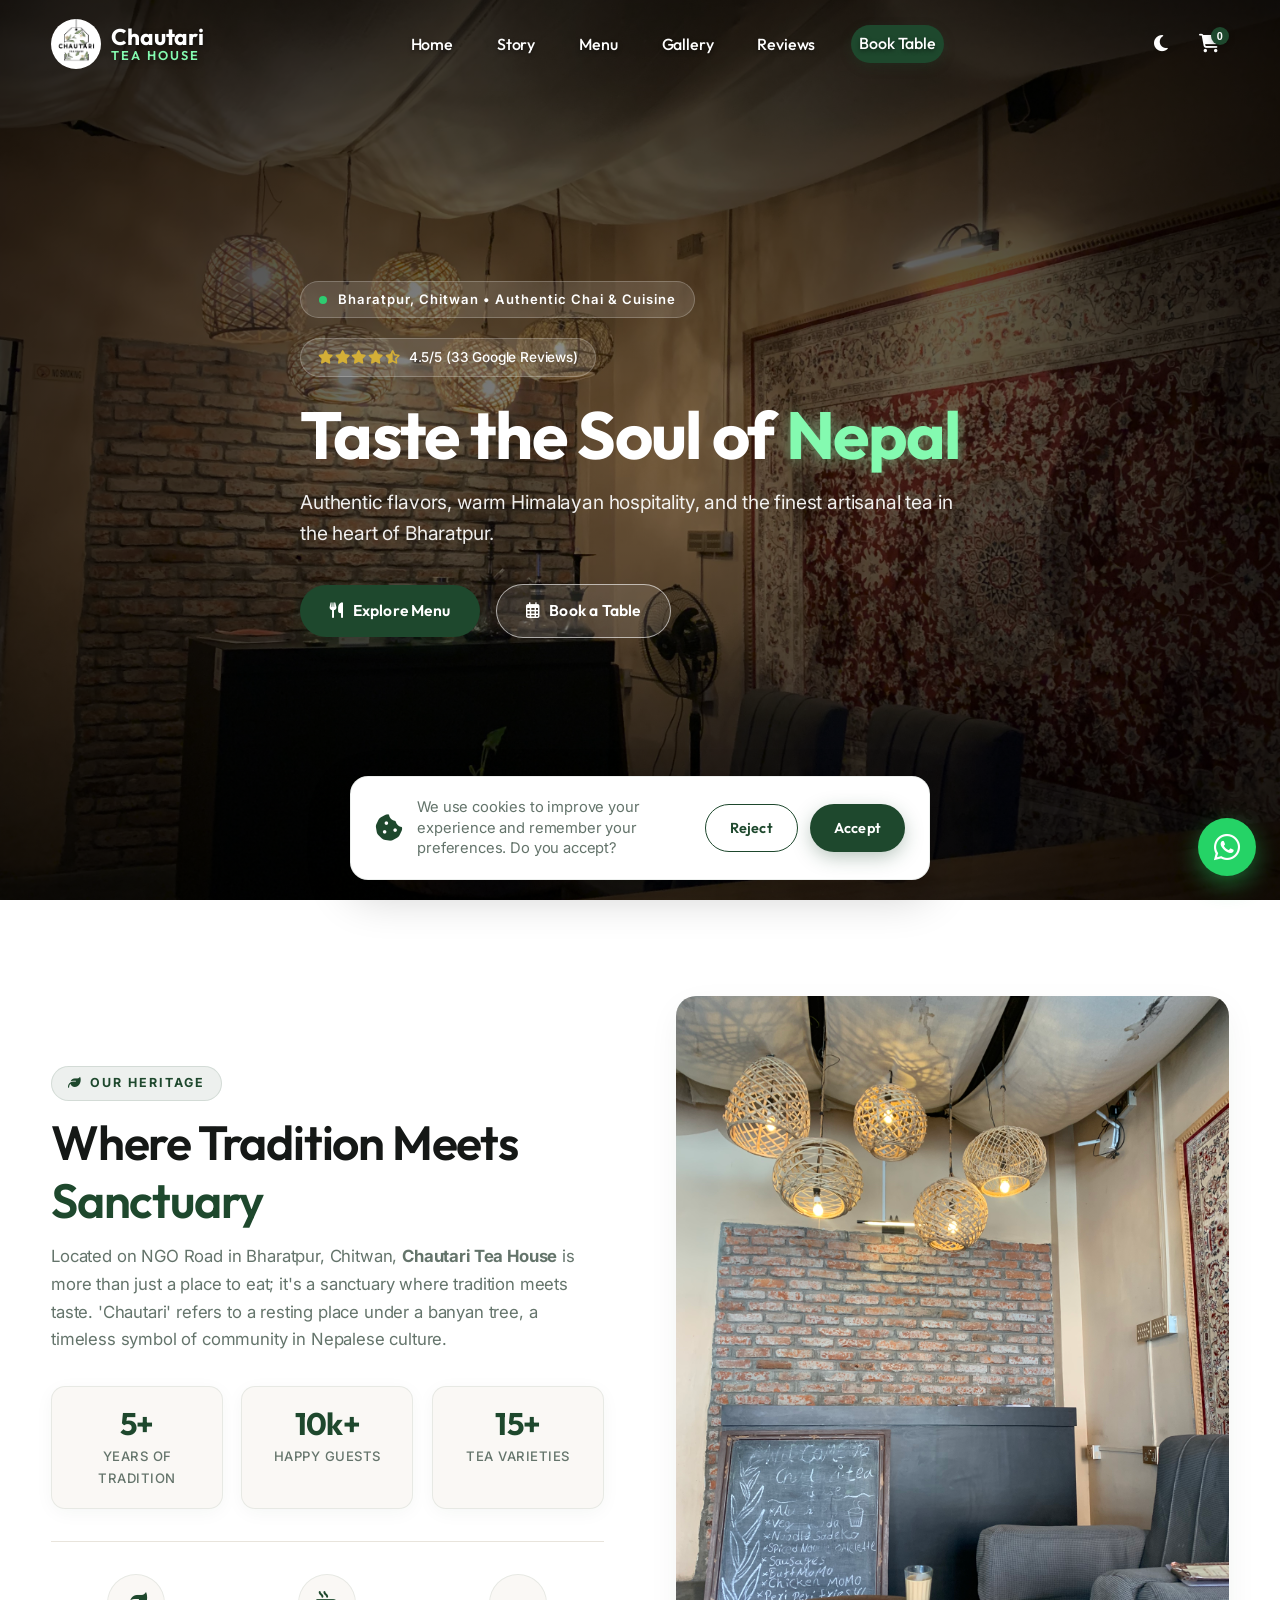
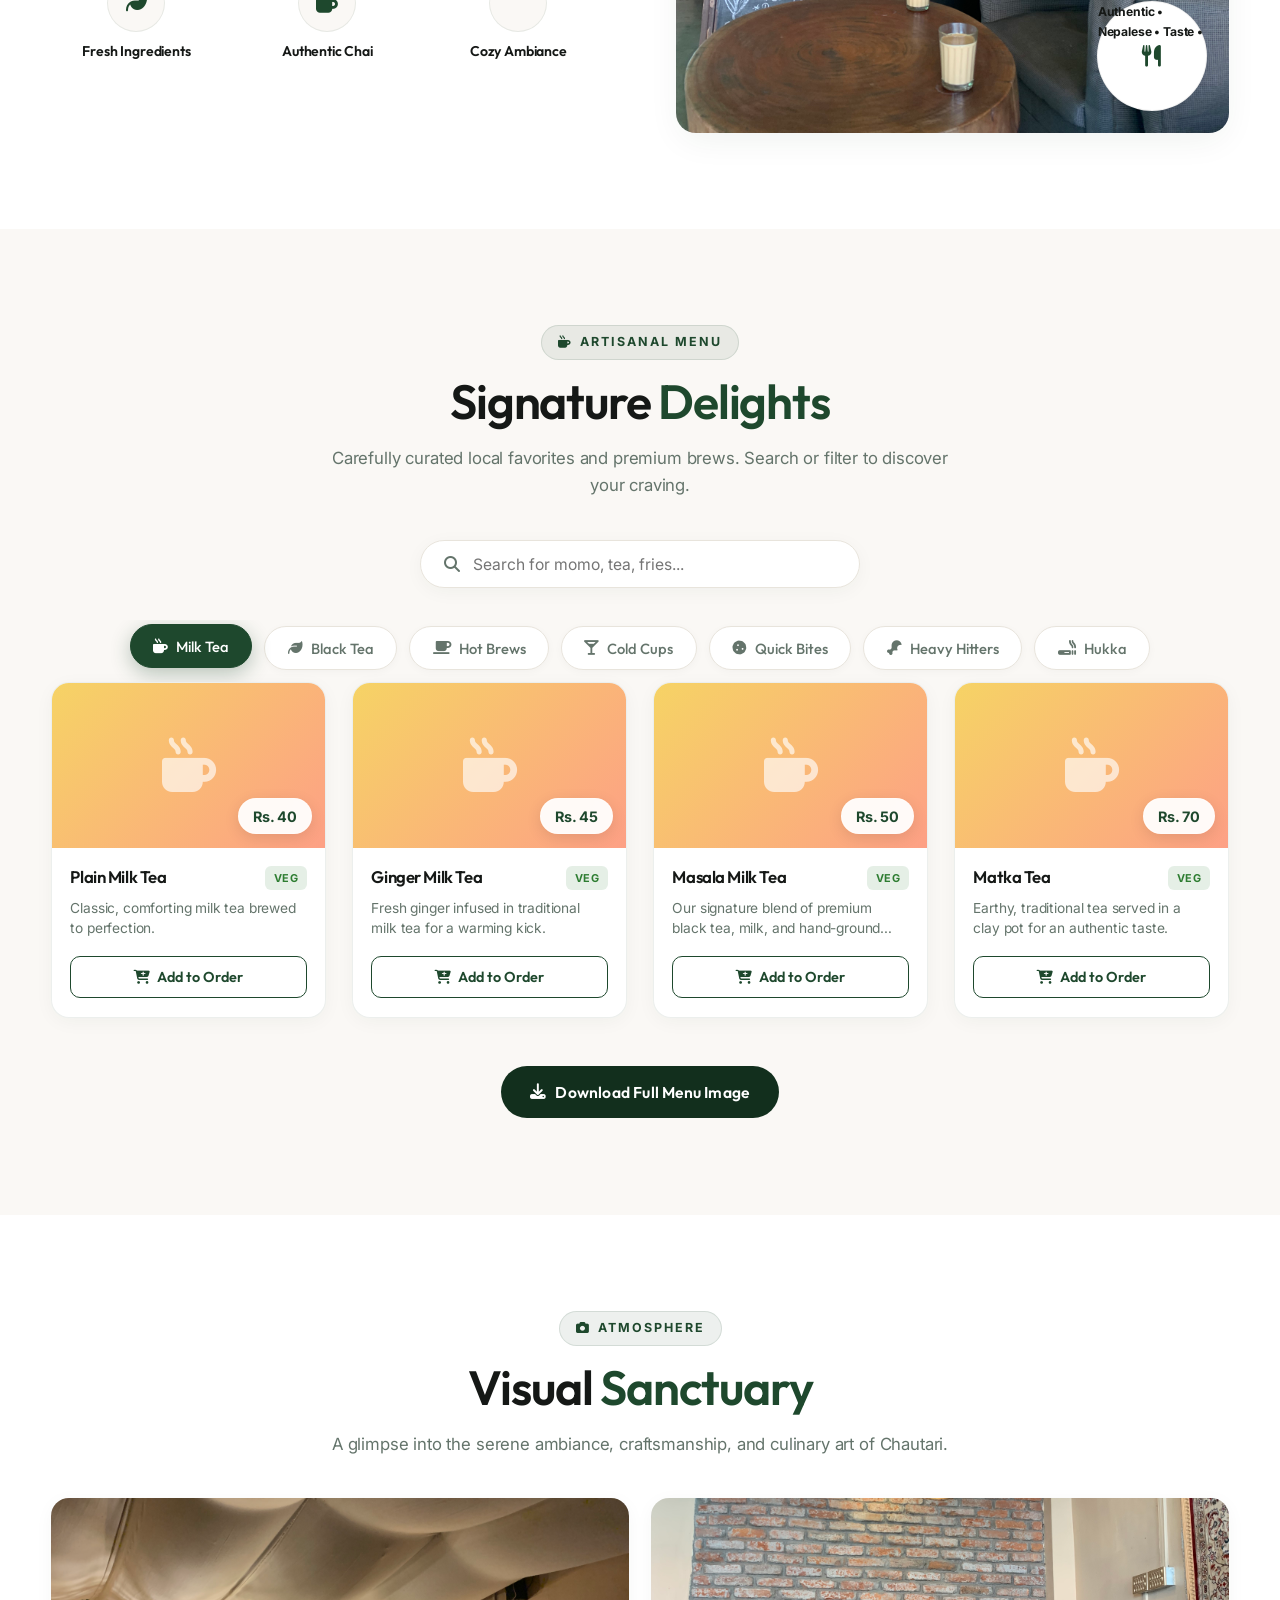
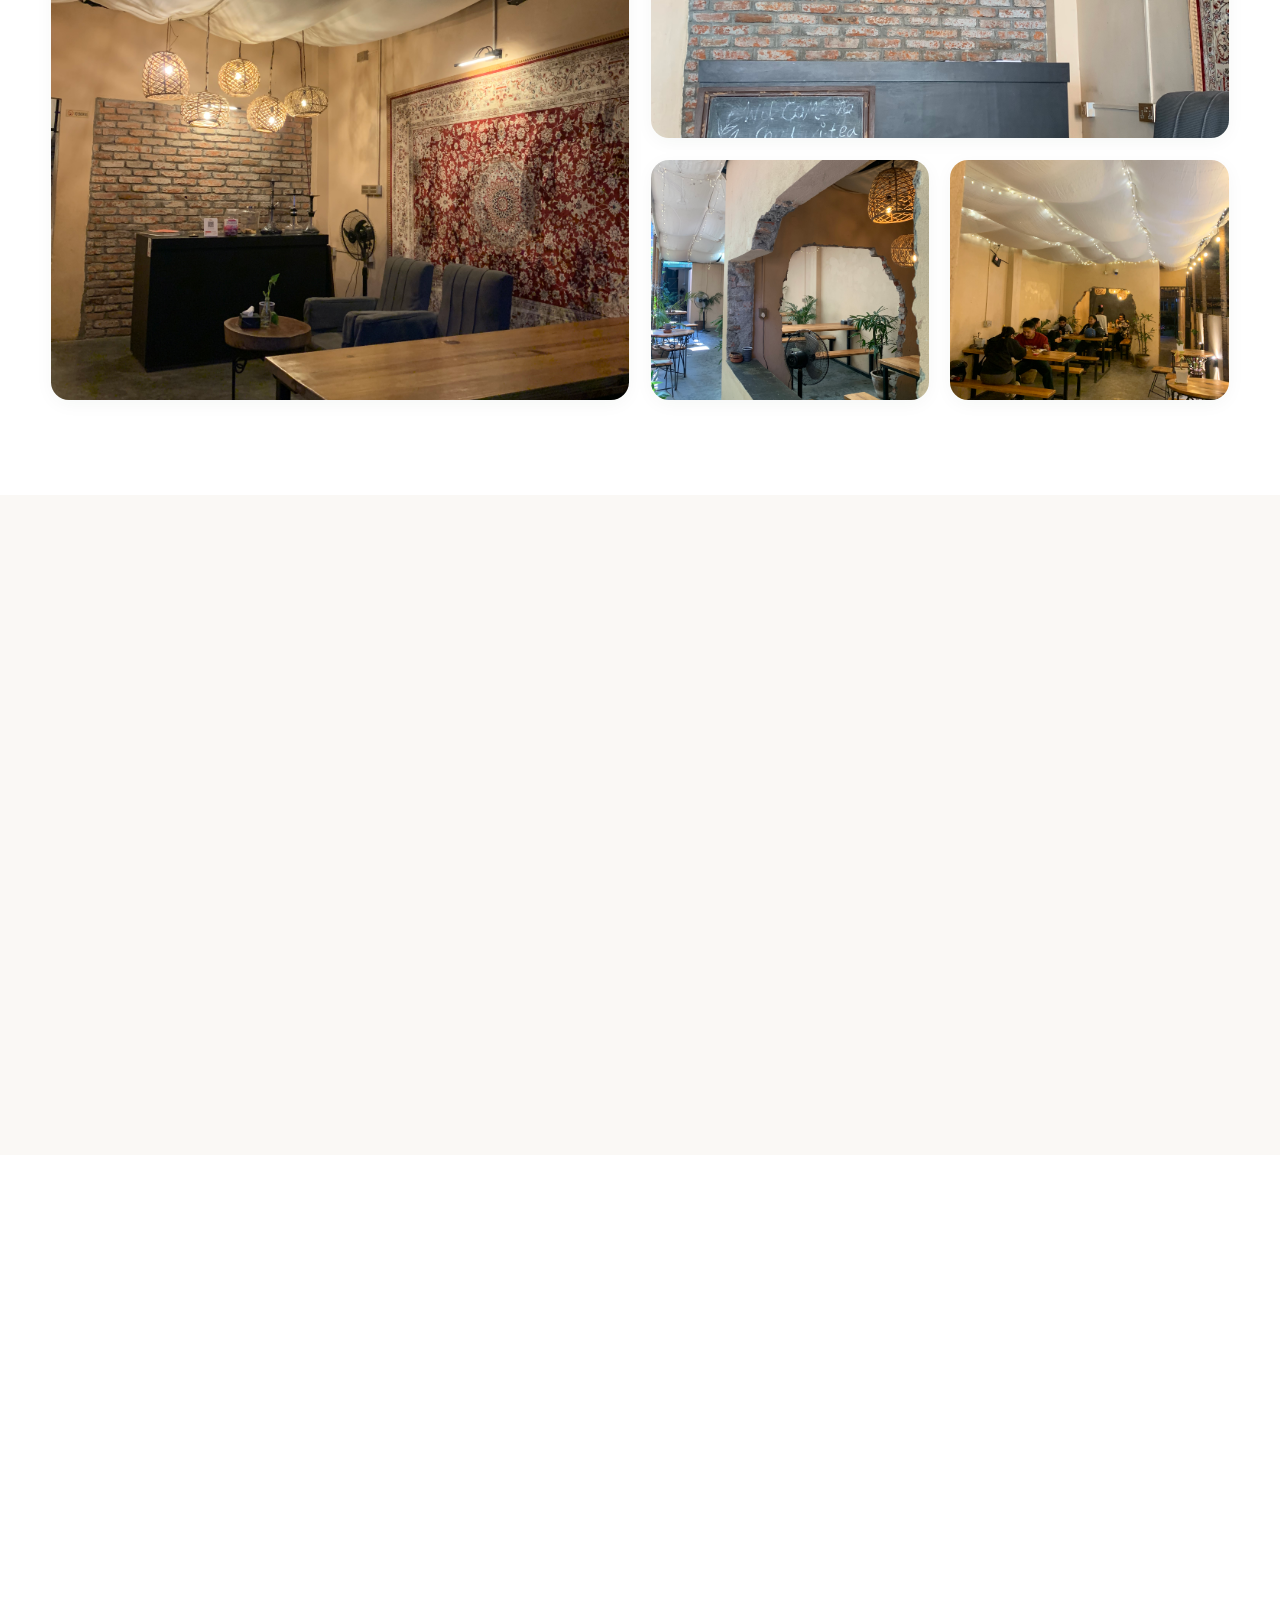
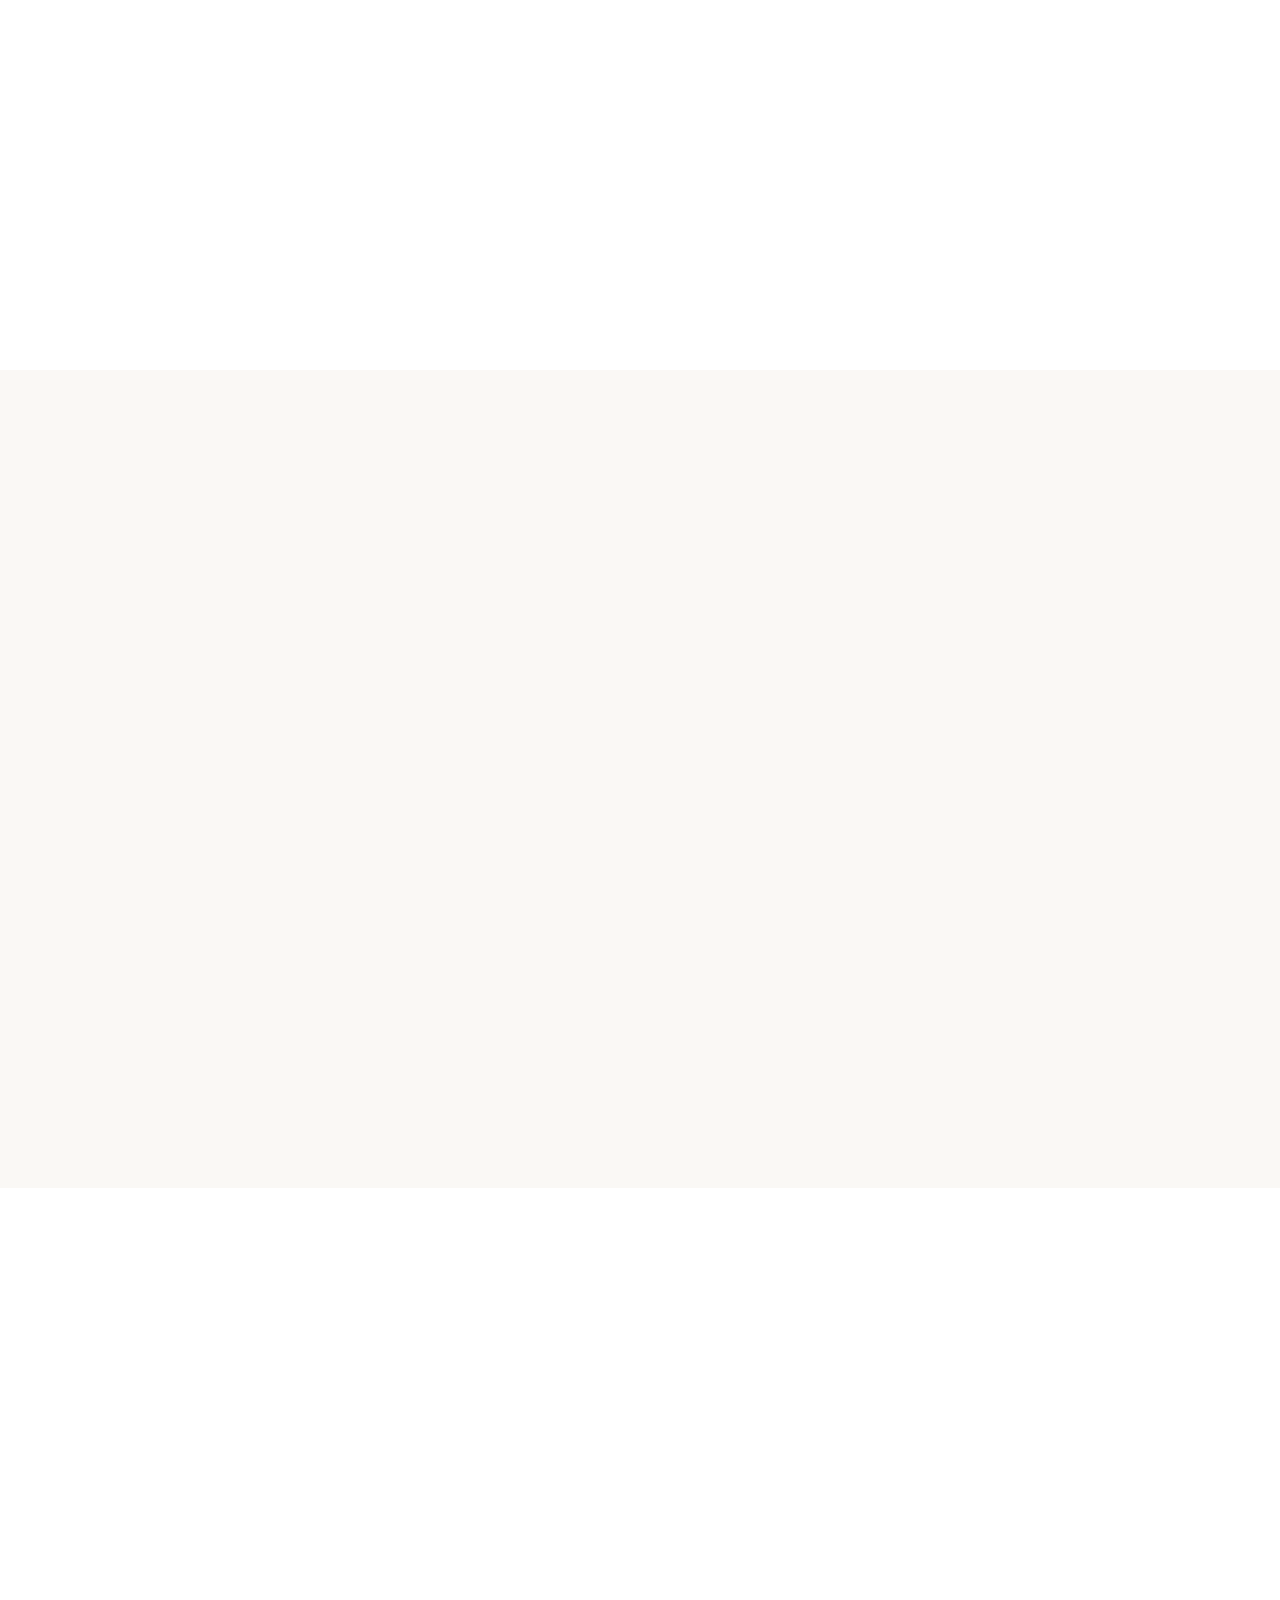
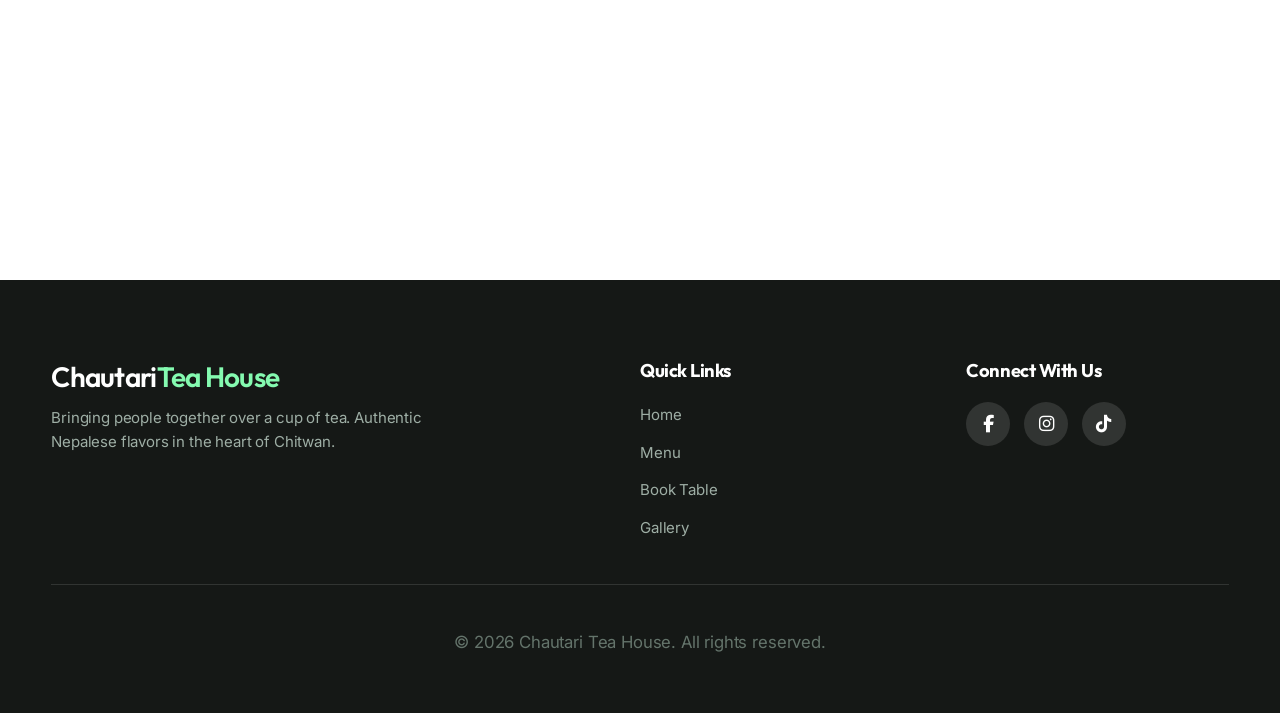
==== Chautari Tea House/index.html @ 8e4d843c "Add files via upload" ====
<!DOCTYPE html>
<html lang="en">
<head>
    <meta charset="UTF-8">
    <meta name="viewport" content="width=device-width, initial-scale=1.0">
    <meta name="description" content="Chautari Tea House - Authentic Nepalese flavors in Bharatpur, Chitwan. Experience the finest Masala Chai, Momos, and a serene ambiance at NGO Road.">
    <title>Chautari Tea House | Bharatpur, Chitwan</title>
    <link rel="preconnect" href="https://fonts.googleapis.com">
    <link rel="preconnect" href="https://fonts.gstatic.com" crossorigin>
    <link href="https://fonts.googleapis.com/css2?family=Inter:wght@300;400;500&family=Outfit:wght@400;500;600;700&display=swap" rel="stylesheet">
    <link rel="stylesheet" href="https://cdnjs.cloudflare.com/ajax/libs/font-awesome/6.4.0/css/all.min.css">
    <link rel="stylesheet" href="style.css">
</head>
<body>
    <!-- Preloader -->
    <div id="preloader">
        <div class="loader">
            <i class="fas fa-mug-hot"></i>
        </div>
    </div>
    <!-- Floating Action Button -->
    <a href="https://wa.me/9779821878239" target="_blank" class="floating-btn" aria-label="Chat on WhatsApp">
        <i class="fab fa-whatsapp"></i>
    </a>

    <!-- Toast Notification -->
    <div id="toast" class="toast"><i class="fas fa-check-circle"></i> <span id="toast-msg">Success!</span></div>

    <header class="navbar">
        <div class="container nav-container">
            <div class="logo">
                <a href="#home" style="display: flex; align-items: center; gap: 10px;">
                    <img src="images/logo.JPG" alt="Logo" style="height: 50px; width: 50px; border-radius: 50%; object-fit: cover;">
                    <div style="display: flex; flex-direction: column; line-height: 1;">Chautari<span>Tea House</span></div>
                </a>
            </div>
            <nav>
                <ul class="nav-links">
                    <li><a href="#home">Home</a></li>
                    <li><a href="#about">Story</a></li>
                    <li><a href="#menu">Menu</a></li>
                    <li><a href="#gallery">Gallery</a></li>
                    <li><a href="#reviews">Reviews</a></li>
                    <li><a href="#reservation" class="btn-nav">Book Table</a></li>
                </ul>
            </nav>
            <div class="header-actions">
                <div class="nav-icons">
                    <button id="theme-toggle" aria-label="Toggle Dark Mode"><i class="fas fa-moon"></i></button>
                    <button id="cart-toggle" aria-label="Open Cart">
                        <i class="fas fa-shopping-cart"></i>
                        <span id="cart-badge" class="badge">0</span>
                    </button>
                </div>
                <div class="mobile-toggle">
                    <div class="bar"></div>
                    <div class="bar"></div>
                    <div class="bar"></div>
                </div>
            </div>
        </div>
    </header>

    <main>
        <section id="home" class="hero">
            <div class="hero-overlay"></div>
            <div class="container hero-content reveal">
                <div class="hero-eyebrow">
                    <span class="live-dot-pulse"></span>
                    <span>Bharatpur, Chitwan • Authentic Chai & Cuisine</span>
                </div>
                <div class="trust-badge">
                    <div class="stars">
                        <i class="fas fa-star"></i><i class="fas fa-star"></i><i class="fas fa-star"></i><i class="fas fa-star"></i><i class="fas fa-star-half-alt"></i>
                    </div>
                    <span>4.5/5 (33 Google Reviews)</span>
                </div>
                <h1>Taste the Soul of <span class="highlight">Nepal</span></h1>
                <p>Authentic flavors, warm Himalayan hospitality, and the finest artisanal tea in the heart of Bharatpur.</p>
                <div class="hero-buttons">
                    <a href="#menu" class="btn btn-primary"><i class="fas fa-utensils"></i> Explore Menu</a>
                    <a href="#reservation" class="btn btn-outline-white"><i class="far fa-calendar-alt"></i> Book a Table</a>
                </div>
            </div>
        </section>

        <section id="about" class="about section-padding">
            <div class="container about-container">
                <div class="about-text reveal">
                    <span class="section-eyebrow"><i class="fas fa-leaf"></i> Our Heritage</span>
                    <h2>Where Tradition Meets <span class="highlight">Sanctuary</span></h2>
                    <p>Located on NGO Road in Bharatpur, Chitwan, <strong>Chautari Tea House</strong> is more than just a place to eat; it's a sanctuary where tradition meets taste. 'Chautari' refers to a resting place under a banyan tree, a timeless symbol of community in Nepalese culture.</p>
                    
                    <div class="stats-grid">
                        <div class="stat-item">
                            <h3>5+</h3>
                            <p>Years of Tradition</p>
                        </div>
                        <div class="stat-item">
                            <h3>10k+</h3>
                            <p>Happy Guests</p>
                        </div>
                        <div class="stat-item">
                            <h3>15+</h3>
                            <p>Tea Varieties</p>
                        </div>
                    </div>

                    <div class="features">
                        <div class="feature-item">
                            <span class="icon"><i class="fas fa-leaf"></i></span>
                            <span>Fresh Ingredients</span>
                        </div>
                        <div class="feature-item">
                            <span class="icon"><i class="fas fa-mug-hot"></i></span>
                            <span>Authentic Chai</span>
                        </div>
                        <div class="feature-item">
                            <span class="icon"><i class="fas fa-sparkles"></i></span>
                            <span>Cozy Ambiance</span>
                        </div>
                    </div>
                </div>
                <div class="about-image reveal">
                    <div class="image-wrapper">
                        <img src="images/IMG_0792.jpg" alt="Chautari Tea House Interior">
                        <div class="experience-badge">
                            <div class="circle-text">Authentic • Nepalese • Taste •</div>
                            <div class="center-icon"><i class="fas fa-utensils"></i></div>
                        </div>
                    </div>
                </div>
            </div>
        </section>

        <section id="menu" class="menu section-padding bg-light">
            <div class="container">
                <div class="section-header reveal">
                    <span class="section-eyebrow"><i class="fas fa-mug-hot"></i> Artisanal Menu</span>
                    <h2>Signature <span class="highlight">Delights</span></h2>
                    <p>Carefully curated local favorites and premium brews. Search or filter to discover your craving.</p>
                </div>

                <div class="menu-search-wrapper reveal">
                    <div class="search-bar">
                        <i class="fas fa-search"></i>
                        <input type="text" id="menu-search" placeholder="Search for momo, tea, fries...">
                    </div>
                </div>
                
                <div class="menu-filters reveal">
                    <button class="filter-btn active" data-filter="milk-tea"><i class="fas fa-mug-hot"></i> Milk Tea</button>
                    <button class="filter-btn" data-filter="black-tea"><i class="fas fa-leaf"></i> Black Tea</button>
                    <button class="filter-btn" data-filter="hot-brews"><i class="fas fa-coffee"></i> Hot Brews</button>
                    <button class="filter-btn" data-filter="cold-cups"><i class="fas fa-glass-martini-alt"></i> Cold Cups</button>
                    <button class="filter-btn" data-filter="quick-bites"><i class="fas fa-cookie"></i> Quick Bites</button>
                    <button class="filter-btn" data-filter="heavy-hitters"><i class="fas fa-drumstick-bite"></i> Heavy Hitters</button>
                    <button class="filter-btn" data-filter="hukka"><i class="fas fa-smoking"></i> Hukka</button>
                </div>

                <div class="menu-grid">
                    <!-- MILK TEA -->
                    <div class="menu-card reveal" data-category="milk-tea">
                        <div class="card-image"><div class="placeholder-img gradient-1"><i class="fas fa-mug-hot placeholder-icon"></i></div><div class="price-tag">Rs. 40</div></div>
                        <div class="card-content">
                            <div class="card-header"><h3>Plain Milk Tea</h3><span class="diet-tag veg">Veg</span></div>
                            <p>Classic, comforting milk tea brewed to perfection.</p>
                        </div>
                    </div>
                    <div class="menu-card reveal" data-category="milk-tea">
                        <div class="card-image"><div class="placeholder-img gradient-1"><i class="fas fa-mug-hot placeholder-icon"></i></div><div class="price-tag">Rs. 45</div></div>
                        <div class="card-content">
                            <div class="card-header"><h3>Ginger Milk Tea</h3><span class="diet-tag veg">Veg</span></div>
                            <p>Fresh ginger infused in traditional milk tea for a warming kick.</p>
                        </div>
                    </div>
                    <div class="menu-card reveal" data-category="milk-tea">
                        <div class="card-image"><div class="placeholder-img gradient-1"><i class="fas fa-mug-hot placeholder-icon"></i></div><div class="price-tag">Rs. 50</div></div>
                        <div class="card-content">
                            <div class="card-header"><h3>Masala Milk Tea</h3><span class="diet-tag veg">Veg</span></div>
                            <p>Our signature blend of premium black tea, milk, and hand-ground spices.</p>
                        </div>
                    </div>
                    <div class="menu-card reveal" data-category="milk-tea">
                        <div class="card-image"><div class="placeholder-img gradient-1"><i class="fas fa-mug-hot placeholder-icon"></i></div><div class="price-tag">Rs. 70</div></div>
                        <div class="card-content">
                            <div class="card-header"><h3>Matka Tea</h3><span class="diet-tag veg">Veg</span></div>
                            <p>Earthy, traditional tea served in a clay pot for an authentic taste.</p>
                        </div>
                    </div>

                    <!-- BLACK TEA -->
                    <div class="menu-card reveal" data-category="black-tea">
                        <div class="card-image"><div class="placeholder-img gradient-2"><i class="fas fa-leaf placeholder-icon"></i></div><div class="price-tag">Rs. 30</div></div>
                        <div class="card-content">
                            <div class="card-header"><h3>Plain Black Tea</h3><span class="diet-tag veg">Veg</span></div>
                            <p>Simple and refreshing traditional black tea.</p>
                        </div>
                    </div>
                    <div class="menu-card reveal" data-category="black-tea">
                        <div class="card-image"><div class="placeholder-img gradient-2"><i class="fas fa-leaf placeholder-icon"></i></div><div class="price-tag">Rs. 35</div></div>
                        <div class="card-content">
                            <div class="card-header"><h3>Ginger Black Tea</h3><span class="diet-tag veg">Veg</span></div>
                            <p>Black tea perfectly balanced with fresh crushed ginger.</p>
                        </div>
                    </div>
                    <div class="menu-card reveal" data-category="black-tea">
                        <div class="card-image"><div class="placeholder-img gradient-2"><i class="fas fa-lemon placeholder-icon"></i></div><div class="price-tag">Rs. 40</div></div>
                        <div class="card-content">
                            <div class="card-header"><h3>Lemon Black Tea</h3><span class="diet-tag veg">Veg</span></div>
                            <p>Zesty black tea with a fresh squeeze of lemon.</p>
                        </div>
                    </div>
                    <div class="menu-card reveal" data-category="black-tea">
                        <div class="card-image"><div class="placeholder-img gradient-2"><i class="fas fa-leaf placeholder-icon"></i></div><div class="price-tag">Rs. 40</div></div>
                        <div class="card-content">
                            <div class="card-header"><h3>Masala Black Tea</h3><span class="diet-tag veg">Veg</span></div>
                            <p>Aromatic black tea infused with our special spice mix.</p>
                        </div>
                    </div>
                    <div class="menu-card reveal" data-category="black-tea">
                        <div class="card-image"><div class="placeholder-img gradient-2"><i class="fas fa-lemon placeholder-icon"></i></div><div class="price-tag">Rs. 45</div></div>
                        <div class="card-content">
                            <div class="card-header"><h3>Ginger Lemon Black Tea</h3><span class="diet-tag veg">Veg</span></div>
                            <p>The perfect blend of soothing ginger and citrusy lemon.</p>
                        </div>
                    </div>

                    <!-- HOT BREWS -->
                    <div class="menu-card reveal" data-category="hot-brews">
                        <div class="card-image"><div class="placeholder-img gradient-3"><i class="fas fa-coffee placeholder-icon"></i></div><div class="price-tag">Rs. 60</div></div>
                        <div class="card-content">
                            <div class="card-header"><h3>Green Tea</h3><span class="diet-tag veg">Veg</span></div>
                            <p>Light, healthy, and rich in antioxidants.</p>
                        </div>
                    </div>
                    <div class="menu-card reveal" data-category="hot-brews">
                        <div class="card-image"><div class="placeholder-img gradient-3"><i class="fas fa-spa placeholder-icon"></i></div><div class="price-tag">Rs. 80</div></div>
                        <div class="card-content">
                            <div class="card-header"><h3>Chamomile Tea</h3><span class="diet-tag veg">Veg</span></div>
                            <p>Soothing floral notes for ultimate relaxation.</p>
                        </div>
                    </div>
                    <div class="menu-card reveal" data-category="hot-brews">
                        <div class="card-image"><div class="placeholder-img gradient-3"><i class="fas fa-leaf placeholder-icon"></i></div><div class="price-tag">Rs. 80</div></div>
                        <div class="card-content">
                            <div class="card-header"><h3>Peach Tea (Hot)</h3><span class="diet-tag veg">Veg</span></div>
                            <p>Warm and fruity tea infused with delicate peach flavors.</p>
                        </div>
                    </div>
                    <div class="menu-card reveal" data-category="hot-brews">
                        <div class="card-image"><div class="placeholder-img gradient-3"><i class="fas fa-spa placeholder-icon"></i></div><div class="price-tag">Rs. 80</div></div>
                        <div class="card-content">
                            <div class="card-header"><h3>Jasmine Tea</h3><span class="diet-tag veg">Veg</span></div>
                            <p>Delicate green tea scented with fragrant jasmine blossoms.</p>
                        </div>
                    </div>
                    <div class="menu-card reveal" data-category="hot-brews">
                        <div class="card-image"><div class="placeholder-img gradient-3"><i class="fas fa-fan placeholder-icon"></i></div><div class="price-tag">Rs. 80</div></div>
                        <div class="card-content">
                            <div class="card-header"><h3>Hibiscus Tea</h3><span class="diet-tag veg">Veg</span></div>
                            <p>Tart and vibrant herbal tea made from hibiscus flowers.</p>
                        </div>
                    </div>
                    <div class="menu-card reveal" data-category="hot-brews">
                        <div class="card-image"><div class="placeholder-img gradient-3"><i class="fas fa-lemon placeholder-icon"></i></div><div class="price-tag">Rs. 60</div></div>
                        <div class="card-content">
                            <div class="card-header"><h3>Hot Lemon</h3><span class="diet-tag veg">Veg</span></div>
                            <p>Fresh, zesty, and warming classic hot lemon water.</p>
                        </div>
                    </div>
                    <div class="menu-card reveal" data-category="hot-brews">
                        <div class="card-image"><div class="placeholder-img gradient-3"><i class="fas fa-mug-hot placeholder-icon"></i></div><div class="price-tag">Rs. 120</div></div>
                        <div class="card-content">
                            <div class="card-header"><h3>Hot Lemon With Honey</h3><span class="diet-tag veg">Veg</span></div>
                            <p>A comforting classic to soothe the soul and throat.</p>
                        </div>
                    </div>

                    <!-- COLD CUPS -->
                    <div class="menu-card reveal" data-category="cold-cups">
                        <div class="card-image"><div class="placeholder-img gradient-4"><i class="fas fa-glass-martini-alt placeholder-icon"></i></div><div class="price-tag">Rs. 70</div></div>
                        <div class="card-content">
                            <div class="card-header"><h3>Lemonade</h3><span class="diet-tag veg">Veg</span></div>
                            <p>Classic, sweet, and perfectly tart chilled refreshment.</p>
                        </div>
                    </div>
                    <div class="menu-card reveal" data-category="cold-cups">
                        <div class="card-image"><div class="placeholder-img gradient-4"><i class="fas fa-glass-whiskey placeholder-icon"></i></div><div class="price-tag">Rs. 90</div></div>
                        <div class="card-content">
                            <div class="card-header"><h3>Cold Lemon</h3><span class="diet-tag veg">Veg</span></div>
                            <p>Icy citrus cooler to beat the summer heat.</p>
                        </div>
                    </div>
                    <div class="menu-card reveal" data-category="cold-cups">
                        <div class="card-image"><div class="placeholder-img gradient-4"><i class="fas fa-glass-whiskey placeholder-icon"></i></div><div class="price-tag">Rs. 100</div></div>
                        <div class="card-content">
                            <div class="card-header"><h3>Plain Lassi</h3><span class="diet-tag veg">Veg</span></div>
                            <p>Traditional, creamy, and refreshing yogurt-based drink.</p>
                        </div>
                    </div>
                    <div class="menu-card reveal" data-category="cold-cups">
                        <div class="card-image"><div class="placeholder-img gradient-4"><i class="fas fa-glass-whiskey placeholder-icon"></i></div><div class="price-tag">Rs. 150</div></div>
                        <div class="card-content">
                            <div class="card-header"><h3>Iced Peach Tea</h3><span class="diet-tag veg">Veg</span></div>
                            <p>Refreshing iced tea infused with natural peach flavors.</p>
                        </div>
                    </div>
                    
                    <div class="menu-card reveal" data-category="cold-cups">
                        <div class="card-image"><div class="placeholder-img gradient-4"><i class="fas fa-coffee placeholder-icon"></i></div><div class="price-tag">Rs. 150</div></div>
                        <div class="card-content">
                            <div class="card-header"><h3>Iced Coffee</h3><span class="diet-tag veg">Veg</span></div>
                            <p>Chilled, bold coffee over ice for the ultimate pick-me-up.</p>
                        </div>
                    </div>

                    <!-- QUICK BITES -->
                    <div class="menu-card reveal" data-category="quick-bites">
                        <div class="card-image"><div class="placeholder-img gradient-1"><i class="fas fa-cookie placeholder-icon"></i></div><div class="price-tag">Rs. 100</div></div>
                        <div class="card-content">
                            <div class="card-header"><h3>Cookies</h3><span class="diet-tag veg">Veg</span></div>
                            <p>Freshly baked cookies, the perfect companion for your tea.</p>
                        </div>
                    </div>
                    <div class="menu-card reveal" data-category="quick-bites">
                        <div class="card-image"><div class="placeholder-img gradient-1"><i class="fas fa-leaf placeholder-icon"></i></div><div class="price-tag">Rs. 100</div></div>
                        <div class="card-content">
                            <div class="card-header"><h3>Veg Pakoda</h3><span class="diet-tag veg">Veg</span></div>
                            <p>Crispy, deep-fried fritters made with mixed vegetables and gram flour.</p>
                        </div>
                    </div>
                    <div class="menu-card reveal" data-category="quick-bites">
                        <div class="card-image"><div class="placeholder-img gradient-1"><i class="fas fa-fire placeholder-icon"></i></div><div class="price-tag">Rs. 110</div></div>
                        <div class="card-content">
                            <div class="card-header"><h3>Noodle Sadeko</h3><span class="diet-tag spicy">Spicy</span></div>
                            <p>Spicy and tangy tossed dry noodles with fresh herbs and spices.</p>
                        </div>
                    </div>
                    
                    <div class="menu-card reveal" data-category="quick-bites">
                        <div class="card-image"><div class="placeholder-img gradient-1"><i class="fas fa-pepper-hot placeholder-icon"></i></div><div class="price-tag">Rs. 150</div></div>
                        <div class="card-content">
                            <div class="card-header"><h3>PeriPeri Fries</h3><span class="diet-tag spicy">Spicy</span></div>
                            <p>Crispy fries tossed in our fiery Peri Peri seasoning.</p>
                        </div>
                    </div>
                    <div class="menu-card reveal" data-category="quick-bites">
                        <div class="card-image"><div class="placeholder-img gradient-1"><i class="fas fa-fire-alt placeholder-icon"></i></div><div class="price-tag">Rs. 150</div></div>
                        <div class="card-content">
                            <div class="card-header"><h3>Spicy Spiral Fries</h3><span class="diet-tag spicy">Spicy</span></div>
                            <p>Fun, curly spiral fries with a spicy kick.</p>
                        </div>
                    </div>

                    <!-- HEAVY HITTERS -->
                    <div class="menu-card reveal" data-category="heavy-hitters">
                        <div class="card-image"><div class="placeholder-img gradient-2"><i class="fas fa-circle placeholder-icon"></i></div><div class="price-tag">Rs. 120</div></div>
                        <div class="card-content">
                            <div class="card-header"><h3>Aalu Chop</h3><span class="diet-tag veg">Veg</span></div>
                            <p>Flavorful, spiced mashed potato patties, fried to golden perfection.</p>
                        </div>
                    </div>
                    <div class="menu-card reveal" data-category="heavy-hitters">
                        <div class="card-image"><div class="placeholder-img gradient-2"><i class="fas fa-seedling placeholder-icon"></i></div><div class="price-tag">Rs. 130</div></div>
                        <div class="card-content">
                            <div class="card-header"><h3>Peanuts Sadeko</h3><span class="diet-tag veg">Veg</span></div>
                            <p>Roasted peanuts mixed with onions, tomatoes, green chilies, and tangy spices.</p>
                        </div>
                    </div>
                    <div class="menu-card reveal" data-category="heavy-hitters">
                        <div class="card-image"><div class="placeholder-img gradient-2"><i class="fas fa-dumpling placeholder-icon"></i></div><div class="price-tag">Rs. 130</div></div>
                        <div class="card-content">
                            <div class="card-header"><h3>Buff Momo</h3><span class="diet-tag non-veg">Non-Veg</span></div>
                            <p>Steamed dumplings filled with juicy minced buffalo meat, served with achar.</p>
                        </div>
                    </div>
                    <div class="menu-card reveal" data-category="heavy-hitters">
                        <div class="card-image"><div class="placeholder-img gradient-2"><i class="fas fa-drumstick-bite placeholder-icon"></i></div><div class="price-tag">Rs. 140</div></div>
                        <div class="card-content">
                            <div class="card-header"><h3>Chicken Momo</h3><span class="diet-tag non-veg">Non-Veg</span></div>
                            <p>Hand-wrapped steamed chicken dumplings served with our vibrant tomato achar.</p>
                        </div>
                    </div>
                    <div class="menu-card reveal" data-category="heavy-hitters">
                        <div class="card-image"><div class="placeholder-img gradient-2"><i class="fas fa-bacon placeholder-icon"></i></div><div class="price-tag">Rs. 200</div></div>
                        <div class="card-content">
                            <div class="card-header"><h3>Fried Sausages</h3><span class="diet-tag non-veg">Non-Veg</span></div>
                            <p>Crispy fried sausages served hot with our signature dipping sauces.</p>
                        </div>
                    </div>

                    <!-- HUKKA AND SMOKE -->
                    <div class="menu-card reveal" data-category="hukka">
                        <div class="card-image"><div class="placeholder-img gradient-3"><i class="fas fa-smoking placeholder-icon"></i></div><div class="price-tag">Rs. 25</div></div>
                        <div class="card-content">
                            <div class="card-header"><h3>Shikar Ice</h3></div>
                            <p>Classic menthol cigarette option.</p>
                        </div>
                    </div>
                    <div class="menu-card reveal" data-category="hukka">
                        <div class="card-image"><div class="placeholder-img gradient-3"><i class="fas fa-smoking placeholder-icon"></i></div><div class="price-tag">Rs. 30</div></div>
                        <div class="card-content">
                            <div class="card-header"><h3>Surya</h3></div>
                            <p>Premium local cigarette option.</p>
                        </div>
                    </div>
                    <div class="menu-card reveal" data-category="hukka">
                        <div class="card-image"><div class="placeholder-img gradient-3"><i class="fas fa-fire placeholder-icon"></i></div><div class="price-tag">Rs. 50</div></div>
                        <div class="card-content">
                            <div class="card-header"><h3>Additional Coal Normal</h3></div>
                            <p>Extra standard coal for your hukka session.</p>
                        </div>
                    </div>
                    <div class="menu-card reveal" data-category="hukka">
                        <div class="card-image"><div class="placeholder-img gradient-3"><i class="fas fa-fire-alt placeholder-icon"></i></div><div class="price-tag">Rs. 80</div></div>
                        <div class="card-content">
                            <div class="card-header"><h3>Additional Coal Kaloud</h3></div>
                            <p>Extra premium Kaloud coal for a smoother burn.</p>
                        </div>
                    </div>
                    <div class="menu-card reveal" data-category="hukka">
                        <div class="card-image"><div class="placeholder-img gradient-3"><i class="fas fa-smoking placeholder-icon"></i></div><div class="price-tag">Rs. 350</div></div>
                        <div class="card-content">
                            <div class="card-header"><h3>Normal Hukka</h3></div>
                            <p>Traditional hookah setup with your choice of standard flavors.</p>
                        </div>
                    </div>
                    <div class="menu-card reveal" data-category="hukka">
                        <div class="card-image"><div class="placeholder-img gradient-3"><i class="fas fa-smoking placeholder-icon"></i></div><div class="price-tag">Rs. 499</div></div>
                        <div class="card-content">
                            <div class="card-header"><h3>Kaloud Hukka</h3></div>
                            <p>Premium hookah experience with quality flavors and Kaloud setup.</p>
                        </div>
                    </div>
                </div>
                <div class="text-center reveal" style="margin-top: 3rem;">
                    <a href="images/menue.JPG" download class="btn btn-secondary"><i class="fas fa-download"></i> Download Full Menu Image</a>
                </div>
            </div>
        </section>

        <!-- Gallery Section -->
        <section id="gallery" class="gallery section-padding">
            <div class="container">
                <div class="section-header reveal">
                    <span class="section-eyebrow"><i class="fas fa-camera"></i> Atmosphere</span>
                    <h2>Visual <span class="highlight">Sanctuary</span></h2>
                    <p>A glimpse into the serene ambiance, craftsmanship, and culinary art of Chautari.</p>
                </div>
                <div class="gallery-grid reveal">
                    <div class="gallery-item"><img src="images/IMG_1399.jpg" alt="Cozy Interior"></div>
                    <div class="gallery-item"><img src="images/IMG_0792.jpg" alt="Chalkboard Menu"></div>
                    <div class="gallery-item"><img src="images/IMG_0793.jpg" alt="Ambiance"></div>
                    <div class="gallery-item"><img src="images/IMG_1400.jpg" alt="Food"></div>
                </div>
            </div>
        </section>

        <!-- Reviews/Testimonials Section -->
        <section id="reviews" class="reviews section-padding bg-light">
            <div class="container">
                <div class="section-header reveal">
                    <span class="section-eyebrow"><i class="fab fa-google"></i> Verified Google Reviews</span>
                    <h2>What Our Guests <span class="highlight">Say</span></h2>
                    <p>Real experiences from our community. Rated 4.5/5 on Google with authentic stories.</p>
                </div>
                
                <div class="reviews-carousel reveal">
                    <div class="review-card">
                        <div class="review-header">
                            <div class="reviewer-avatar">S</div>
                            <div class="reviewer-info">
                                <h4>Sujan Shrestha</h4>
                                <div class="stars"><i class="fas fa-star"></i><i class="fas fa-star"></i><i class="fas fa-star"></i><i class="fas fa-star"></i><i class="fas fa-star"></i></div>
                            </div>
                            <i class="fab fa-google google-icon"></i>
                        </div>
                        <p class="review-text">"Best Masala Chai in Bharatpur! The ambiance is so peaceful and perfect for evening hangouts. Highly recommend their momos too."</p>
                    </div>

                    <div class="review-card">
                        <div class="review-header">
                            <div class="reviewer-avatar" style="background: var(--clr-secondary);">A</div>
                            <div class="reviewer-info">
                                <h4>Aarati Thapa</h4>
                                <div class="stars"><i class="fas fa-star"></i><i class="fas fa-star"></i><i class="fas fa-star"></i><i class="fas fa-star"></i><i class="fas fa-star-half-alt"></i></div>
                            </div>
                            <i class="fab fa-google google-icon"></i>
                        </div>
                        <p class="review-text">"Very authentic taste and reasonable prices. The staff is extremely polite. Finding parking can sometimes be tricky on NGO road, but it's worth it."</p>
                    </div>

                    <div class="review-card">
                        <div class="review-header">
                            <div class="reviewer-avatar" style="background: #e74c3c;">R</div>
                            <div class="reviewer-info">
                                <h4>Ramesh Gurung</h4>
                                <div class="stars"><i class="fas fa-star"></i><i class="fas fa-star"></i><i class="fas fa-star"></i><i class="fas fa-star"></i><i class="fas fa-star"></i></div>
                            </div>
                            <i class="fab fa-google google-icon"></i>
                        </div>
                        <p class="review-text">"A hidden gem in Chitwan. The Newari Khaja set is phenomenal. It truly feels like a traditional chautari. Will definitely return."</p>
                    </div>
                </div>
            </div>
        </section>

        <!-- Reservation Section -->
        <section id="reservation" class="reservation section-padding">
            <div class="container reservation-container reveal">
                <div class="reservation-info">
                    <span class="section-eyebrow eyebrow-light"><i class="far fa-calendar-check"></i> Bookings</span>
                    <h2>Reserve a <span class="highlight">Table</span></h2>
                    <p>Secure your spot at Chautari Tea House. Whether it's a romantic evening, family gathering, or a casual tea break, we have the ideal setting for you.</p>
                    <ul class="reservation-perks">
                        <li><i class="fas fa-check-circle"></i> Zero booking fees</li>
                        <li><i class="fas fa-check-circle"></i> Instant SMS / WhatsApp confirmation</li>
                        <li><i class="fas fa-check-circle"></i> Special dietary requests welcomed</li>
                    </ul>
                </div>
                <div class="reservation-form-wrapper">
                    <form id="booking-form" class="reservation-form">
                        <div class="form-row">
                            <div class="form-group">
                                <label for="name">Full Name</label>
                                <input type="text" id="name" required placeholder="John Doe">
                            </div>
                            <div class="form-group">
                                <label for="phone">Phone Number</label>
                                <input type="tel" id="phone" required placeholder="+977 98XXXXXXXX">
                            </div>
                        </div>
                        <div class="form-row">
                            <div class="form-group">
                                <label for="date">Date</label>
                                <input type="date" id="date" required>
                            </div>
                            <div class="form-group">
                                <label for="time">Time</label>
                                <input type="time" id="time" required>
                            </div>
                            <div class="form-group">
                                <label for="guests">Guests</label>
                                <select id="guests" required>
                                    <option value="1">1 Guest</option>
                                    <option value="2" selected>2 Guests</option>
                                    <option value="3">3 Guests</option>
                                    <option value="4">4 Guests</option>
                                    <option value="5+">5+ Guests</option>
                                </select>
                            </div>
                        </div>
                        <div class="form-group">
                            <label for="message">Special Requests (Optional)</label>
                            <textarea id="message" rows="3" placeholder="Anniversary, Window seat, etc."></textarea>
                        </div>
                        <button type="submit" class="btn btn-primary btn-block"><i class="fas fa-calendar-check"></i> Confirm Reservation</button>
                    </form>
                </div>
            </div>
        </section>

        <!-- Location Section -->
        <section id="visit" class="location section-padding bg-light">
            <div class="container">
                <div class="location-wrapper reveal">
                    <div class="location-info">
                        <span class="section-eyebrow"><i class="fas fa-map-marked-alt"></i> Find Us</span>
                        <h2>Visit Our <span class="highlight">Chautari</span></h2>
                        <div class="live-status-pill">
                            <span class="live-dot-pulse green"></span>
                            <span>Open Daily: 7:00 AM – 9:00 PM</span>
                        </div>
                        <p>We are conveniently located on NGO Road in Bharatpur. Drop by for a soothing cup of tea or a hearty traditional meal.</p>
                        
                        <div class="info-card">
                            <div class="icon-box"><i class="fas fa-map-marker-alt"></i></div>
                            <div>
                                <h4>Address</h4>
                                <p>NGO Rd, Bharatpur 44200, Chitwan, Nepal</p>
                            </div>
                        </div>

                        <div class="info-card">
                            <div class="icon-box"><i class="fas fa-clock"></i></div>
                            <div>
                                <h4>Operating Hours</h4>
                                <p>Every Day: 7:00 AM - 9:00 PM</p>
                            </div>
                        </div>

                        <div class="info-card">
                            <div class="icon-box"><i class="fas fa-phone-alt"></i></div>
                            <div>
                                <h4>Direct Line</h4>
                                <p><a href="tel:+9779821878239" style="color: inherit;">+977 9821878239</a><br><a href="mailto:chautaritea@gmail.com" style="color: inherit;">chautaritea@gmail.com</a></p>
                            </div>
                        </div>
                    </div>
                    <div class="location-map">
                        <div class="map-placeholder">
                            <div class="map-inner">
                                <i class="fas fa-map-marked-alt" style="font-size: 3rem; color: var(--clr-primary); margin-bottom: 1rem;"></i>
                                <h3>Interactive Map</h3>
                                <p>NGO Road, Bharatpur, Nepal</p>
                                <a href="https://maps.google.com/?q=Chautari+Tea+House,+NGO+Road,+Bharatpur,+Chitwan,+Nepal" target="_blank" class="btn btn-outline"><i class="fas fa-directions"></i> Open in Google Maps</a>
                            </div>
                        </div>
                    </div>
                </div>
            </div>
        </section>

        <!-- FAQ Section -->
        <section id="faq" class="faq section-padding">
            <div class="container">
                <div class="section-header reveal">
                    <span class="section-eyebrow"><i class="fas fa-question-circle"></i> Answers</span>
                    <h2>Frequently Asked <span class="highlight">Questions</span></h2>
                    <p>Everything you need to know about our tea house, reservations, and takeout.</p>
                </div>
                <div class="faq-container reveal">
                    <div class="faq-item">
                        <button class="faq-question">Do you offer home delivery? <i class="fas fa-chevron-down"></i></button>
                        <div class="faq-answer">
                            <p>Currently, we focus on providing the best dine-in and takeaway experiences. You can pre-order via WhatsApp for quick pickup!</p>
                        </div>
                    </div>
                    <div class="faq-item">
                        <button class="faq-question">Is parking available? <i class="fas fa-chevron-down"></i></button>
                        <div class="faq-answer">
                            <p>Yes, street parking is available along NGO Road. We recommend arriving a bit early during peak evening hours.</p>
                        </div>
                    </div>
                    <div class="faq-item">
                        <button class="faq-question">Do you have vegan options? <i class="fas fa-chevron-down"></i></button>
                        <div class="faq-answer">
                            <p>Absolutely! We have several vegan-friendly items including our black teas, fries, and certain quick bites. Just ask our staff for recommendations.</p>
                        </div>
                    </div>
                    <div class="faq-item">
                        <button class="faq-question">Can I book the venue for a private event? <i class="fas fa-chevron-down"></i></button>
                        <div class="faq-answer">
                            <p>Yes, we accept bookings for small parties and gatherings. Please contact us directly via phone or WhatsApp to discuss arrangements.</p>
                        </div>
                    </div>
                </div>
            </div>
        </section>
    </main>

    <!-- Cart Sidebar -->
    <div class="cart-overlay" id="cart-overlay"></div>
    <div class="cart-sidebar" id="cart-sidebar">
        <div class="cart-header">
            <h3>Your Order</h3>
            <button id="close-cart"><i class="fas fa-times"></i></button>
        </div>
        <div class="cart-items" id="cart-items">
            <!-- Items injected here by JS -->
            <div class="empty-cart-msg">Your cart is empty. Add some delicious items!</div>
        </div>
        <div class="cart-footer">
            <div class="cart-total">
                <span>Total:</span>
                <span id="cart-total-price">Rs. 0</span>
            </div>
            <button id="checkout-btn" class="btn btn-primary btn-block"><i class="fab fa-whatsapp"></i> Order via WhatsApp</button>
        </div>
    </div>

    <!-- Scroll to Top Button -->
    <button id="scroll-top" class="scroll-top" aria-label="Scroll to top"><i class="fas fa-arrow-up"></i></button>

    <!-- Cookie Consent Banner -->
    <div id="cookie-banner" class="cookie-banner">
        <div class="cookie-content">
            <i class="fas fa-cookie-bite"></i>
            <p>We use cookies to improve your experience and remember your preferences. Do you accept?</p>
        </div>
        <div class="cookie-buttons">
            <button id="reject-cookies" class="btn btn-outline" style="padding: 0.5rem 1.5rem; font-size: 0.9rem;">Reject</button>
            <button id="accept-cookies" class="btn btn-primary" style="padding: 0.5rem 1.5rem; font-size: 0.9rem;">Accept</button>
        </div>
    </div>

    <footer>
        <div class="container footer-container">
            <div class="footer-brand">
                <h3>Chautari<span>Tea House</span></h3>
                <p>Bringing people together over a cup of tea. Authentic Nepalese flavors in the heart of Chitwan.</p>
            </div>
            <div class="footer-links">
                <h4>Quick Links</h4>
                <ul>
                    <li><a href="#home">Home</a></li>
                    <li><a href="#menu">Menu</a></li>
                    <li><a href="#reservation">Book Table</a></li>
                    <li><a href="#gallery">Gallery</a></li>
                </ul>
            </div>
            <div class="footer-social-wrapper">
                <h4>Connect With Us</h4>
                <div class="footer-social">
                    <a href="https://www.facebook.com/chautariteahouse" target="_blank" aria-label="Facebook"><i class="fab fa-facebook-f"></i></a>
                    <a href="https://www.instagram.com/chautariteahouse/" target="_blank" aria-label="Instagram"><i class="fab fa-instagram"></i></a>
                    <a href="https://www.tiktok.com/@chautariteahouse" target="_blank" aria-label="TikTok"><i class="fab fa-tiktok"></i></a>
                </div>
            </div>
        </div>
        <div class="footer-bottom">
            <p>&copy; 2026 Chautari Tea House. All rights reserved.</p>
        </div>
    </footer>

    <!-- Lightbox for Gallery -->
    <div id="lightbox" class="lightbox">
        <span class="lightbox-close">&times;</span>
        <img src="" alt="Full Screen Image" id="lightbox-img">
    </div>

    <script src="script.js"></script>
</body>
</html>
---- Chautari Tea House/style.css ----
:root {
    /* Big Brand Luxury Hospitality Color Palette */
    --clr-primary: #1E482D; /* Royal Himalayan Emerald */
    --clr-primary-dark: #122F1D;
    --clr-primary-light: #2A633E;
    --clr-secondary: #122F1D; /* Deep Forest Black-Green */
    --clr-accent: #D4AF37; /* Warm Amber Gold */
    --clr-accent-mint: #84fab0;
    --clr-dark: #151816; /* Obsidian Charcoal */
    --clr-dark-light: #242925;
    --clr-light: #FAF8F5; /* Warm Silk Off-White */
    --clr-white: #FFFFFF;
    --clr-gray: #64746B; /* Refined Forest Slate */
    --clr-gray-light: #ECE8E1;
    --clr-border: #E8E4DC;
    --clr-input-bg: #FCFBF9;
    --clr-card-bg: #FFFFFF;
    --clr-card-border: rgba(20, 51, 31, 0.08);
    --clr-map-bg: linear-gradient(135deg, #FDFBF8 0%, #EFEBE4 100%);
    --navbar-scrolled-bg: rgba(255, 255, 255, 0.9);
    
    /* Typography */
    --font-heading: 'Outfit', -apple-system, BlinkMacSystemFont, sans-serif;
    --font-body: 'Inter', -apple-system, BlinkMacSystemFont, sans-serif;
    
    /* Professional Smooth Transitions & Shadows */
    --transition: all 0.3s cubic-bezier(0.16, 1, 0.3, 1);
    --shadow: 0 10px 35px -5px rgba(20, 51, 31, 0.07);
    --shadow-hover: 0 20px 45px -8px rgba(20, 51, 31, 0.14);
    --shadow-card: 0 4px 20px -2px rgba(20, 51, 31, 0.05);

    /* Safe Area Insets for Notch & Dynamic Island */
    --sat: env(safe-area-inset-top, 0px);
    --sab: env(safe-area-inset-bottom, 0px);
    --sal: env(safe-area-inset-left, 0px);
    --sar: env(safe-area-inset-right, 0px);

    --header-height: 74px;
}

[data-theme="dark"] {
    --clr-dark: #F7F5F0;
    --clr-dark-light: #FFFFFF;
    --clr-light: #121614;
    --clr-white: #0D100E;
    --clr-gray: #9EAEA5;
    --clr-gray-light: #252D28;
    --clr-border: #232B26;
    --clr-input-bg: #161C18;
    --clr-card-bg: #141A16;
    --clr-card-border: rgba(255, 255, 255, 0.08);
    --clr-map-bg: linear-gradient(135deg, #1C231E 0%, #111613 100%);
    --navbar-scrolled-bg: rgba(14, 18, 15, 0.92);
    --shadow: 0 12px 40px rgba(0, 0, 0, 0.5);
    --shadow-hover: 0 24px 50px rgba(0, 0, 0, 0.7);
    --shadow-card: 0 4px 20px rgba(0, 0, 0, 0.4);
}

/* Base & Reset */
*, *::before, *::after {
    margin: 0;
    padding: 0;
    box-sizing: border-box;
    -webkit-tap-highlight-color: transparent;
}

html {
    scroll-behavior: smooth;
    text-size-adjust: 100%;
    -webkit-text-size-adjust: 100%;
}

body {
    font-family: var(--font-body);
    color: var(--clr-dark);
    background-color: var(--clr-white);
    line-height: 1.6;
    overflow-x: hidden;
    position: relative;
    width: 100%;
    min-height: 100%;
    letter-spacing: -0.01em;
    transition: background-color 0.35s ease, color 0.35s ease;
}

body.modal-open {
    overflow: hidden !important;
    touch-action: none;
}

/* Big Brand Typography Hierarchy */
h1, h2, h3, h4, h5, h6 {
    font-family: var(--font-heading);
    color: var(--clr-dark);
    line-height: 1.2;
    letter-spacing: -0.025em;
}

h1 {
    font-size: clamp(2.3rem, 5.2vw, 4.4rem);
    font-weight: 700;
    margin-bottom: 1rem;
    line-height: 1.12;
}

h2 {
    font-size: clamp(1.85rem, 3.8vw, 3rem);
    font-weight: 600;
    margin-bottom: 0.85rem;
    line-height: 1.2;
}

h3 {
    font-size: clamp(1.15rem, 2vw, 1.45rem);
    font-weight: 600;
}

.highlight {
    color: var(--clr-primary);
}

p {
    font-size: 1.05rem;
    color: var(--clr-gray);
    margin-bottom: 1.5rem;
    line-height: 1.65;
}

a {
    text-decoration: none;
    color: inherit;
    transition: var(--transition);
}

ul {
    list-style: none;
}

/* Utilities */
.container {
    width: 92%;
    max-width: 1200px;
    margin: 0 auto;
    padding-left: var(--sal);
    padding-right: var(--sar);
}

.section-padding {
    padding: 6rem 0;
}

.bg-light {
    background-color: var(--clr-light);
}

.text-center {
    text-align: center;
}

.btn-block {
    display: flex;
    width: 100%;
}

/* Big Brand Section Eyebrow Labels */
.section-eyebrow {
    display: inline-flex;
    align-items: center;
    gap: 0.5rem;
    font-size: 0.78rem;
    font-weight: 700;
    text-transform: uppercase;
    letter-spacing: 2px;
    color: var(--clr-primary);
    background: rgba(30, 72, 45, 0.08);
    padding: 0.4rem 1rem;
    border-radius: 50px;
    margin-bottom: 0.85rem;
    border: 1px solid rgba(30, 72, 45, 0.12);
}

.section-eyebrow.eyebrow-light {
    color: var(--clr-accent-mint);
    background: rgba(255, 255, 255, 0.12);
    border-color: rgba(255, 255, 255, 0.22);
}

.hero-eyebrow {
    display: inline-flex;
    align-items: center;
    gap: 0.65rem;
    font-size: 0.82rem;
    font-weight: 600;
    letter-spacing: 1px;
    color: #ffffff;
    background: rgba(255, 255, 255, 0.12);
    padding: 0.45rem 1.15rem;
    border-radius: 50px;
    backdrop-filter: blur(12px);
    -webkit-backdrop-filter: blur(12px);
    border: 1px solid rgba(255, 255, 255, 0.22);
    margin-bottom: 1.25rem;
}

.live-dot-pulse {
    width: 8px;
    height: 8px;
    border-radius: 50%;
    background: #2ecc71;
    display: inline-block;
    position: relative;
    box-shadow: 0 0 0 0 rgba(46, 204, 113, 0.7);
    animation: livePulse 2s infinite;
}

@keyframes livePulse {
    0% { transform: scale(0.95); box-shadow: 0 0 0 0 rgba(46, 204, 113, 0.7); }
    70% { transform: scale(1); box-shadow: 0 0 0 8px rgba(46, 204, 113, 0); }
    100% { transform: scale(0.95); box-shadow: 0 0 0 0 rgba(46, 204, 113, 0); }
}

.live-status-pill {
    display: inline-flex;
    align-items: center;
    gap: 0.5rem;
    font-size: 0.82rem;
    font-weight: 600;
    color: #1b5e20;
    background: rgba(46, 125, 50, 0.1);
    padding: 0.35rem 0.85rem;
    border-radius: 50px;
    margin-bottom: 1.25rem;
    border: 1px solid rgba(46, 125, 50, 0.2);
}

/* Buttons - Big Brand Tactile Micro-Interactions */
.btn {
    display: inline-flex;
    align-items: center;
    justify-content: center;
    gap: 0.55rem;
    padding: 0.85rem 1.85rem;
    border-radius: 50px;
    font-weight: 600;
    font-family: var(--font-heading);
    cursor: pointer;
    transition: var(--transition);
    border: none;
    font-size: 0.98rem;
    min-height: 48px;
    user-select: none;
    touch-action: manipulation;
    letter-spacing: 0.2px;
}

.btn-primary {
    background-color: var(--clr-primary);
    color: #ffffff;
    box-shadow: 0 6px 20px -2px rgba(30, 72, 45, 0.35);
}

.btn-primary:hover,
.btn-primary:active {
    background-color: var(--clr-primary-dark);
    transform: translateY(-2px);
    box-shadow: 0 10px 25px -4px rgba(30, 72, 45, 0.45);
}

.btn-secondary {
    background-color: var(--clr-secondary);
    color: #ffffff;
}

.btn-secondary:hover,
.btn-secondary:active {
    background-color: #0d2215;
    transform: translateY(-2px);
}

.btn-outline {
    background-color: transparent;
    border: 1.5px solid var(--clr-primary);
    color: var(--clr-primary);
}

.btn-outline:hover,
.btn-outline:active {
    background-color: var(--clr-primary);
    color: #ffffff;
}

.btn-outline-white {
    background-color: rgba(255, 255, 255, 0.1);
    backdrop-filter: blur(10px);
    -webkit-backdrop-filter: blur(10px);
    border: 1.5px solid rgba(255, 255, 255, 0.6);
    color: #ffffff;
}

.btn-outline-white:hover,
.btn-outline-white:active {
    background-color: #ffffff;
    color: var(--clr-dark);
    border-color: #ffffff;
    transform: translateY(-2px);
}

.btn-nav {
    background-color: var(--clr-primary);
    color: #ffffff !important;
    padding: 0.55rem 1.35rem;
    border-radius: 50px;
    min-height: 38px;
    display: inline-flex;
    align-items: center;
    box-shadow: 0 4px 12px rgba(30, 72, 45, 0.25);
}

.btn-nav::after {
    display: none !important;
}

/* Header & Frosted Navbar (Apple / Starbucks Reserve Style) */
.navbar {
    position: fixed;
    top: 0;
    left: 0;
    width: 100%;
    z-index: 1000;
    padding: 1.2rem 0;
    padding-top: calc(1.2rem + var(--sat));
    transition: all 0.35s cubic-bezier(0.16, 1, 0.3, 1);
}

.navbar.scrolled {
    padding: 0.65rem 0;
    padding-top: calc(0.65rem + var(--sat));
    background: var(--navbar-scrolled-bg);
    backdrop-filter: blur(20px) saturate(180%);
    -webkit-backdrop-filter: blur(20px) saturate(180%);
    border-bottom: 1px solid rgba(0, 0, 0, 0.06);
    box-shadow: 0 4px 30px rgba(0, 0, 0, 0.03);
}

[data-theme="dark"] .navbar.scrolled {
    border-bottom-color: rgba(255, 255, 255, 0.06);
}

.nav-container {
    display: flex;
    justify-content: space-between;
    align-items: center;
}

.logo a {
    font-family: var(--font-heading);
    font-size: 1.42rem;
    font-weight: 700;
    display: flex;
    align-items: center;
    gap: 10px;
    transition: var(--transition);
}

.navbar:not(.scrolled) .logo a {
    color: #ffffff;
    text-shadow: 0 2px 6px rgba(0, 0, 0, 0.5);
}

.navbar:not(.scrolled) .logo span {
    color: var(--clr-accent-mint);
}

.navbar.scrolled .logo a {
    color: var(--clr-dark);
}

.navbar.scrolled .logo span {
    color: var(--clr-primary);
}

.logo span {
    font-size: 0.8rem;
    font-weight: 600;
    letter-spacing: 2px;
    text-transform: uppercase;
}

.nav-links {
    display: flex;
    gap: 1.75rem;
    align-items: center;
}

.nav-links a {
    font-family: var(--font-heading);
    font-weight: 500;
    font-size: 1rem;
    position: relative;
    color: #ffffff;
    text-shadow: 0 2px 4px rgba(0,0,0,0.5);
    padding: 0.35rem 0.5rem;
}

.navbar.scrolled .nav-links a:not(.btn-nav) {
    color: var(--clr-dark);
    text-shadow: none;
}

.nav-links a:not(.btn-nav)::after {
    content: '';
    position: absolute;
    bottom: -2px;
    left: 50%;
    transform: translateX(-50%);
    width: 0;
    height: 2px;
    background-color: var(--clr-primary);
    transition: var(--transition);
    border-radius: 2px;
}

.nav-links a:not(.btn-nav):hover::after {
    width: 80%;
}

.header-actions {
    display: flex;
    align-items: center;
    gap: 0.85rem;
}

.nav-icons {
    display: flex;
    gap: 0.65rem;
    align-items: center;
}

.nav-icons button {
    background: none;
    border: none;
    color: #ffffff;
    font-size: 1.15rem;
    cursor: pointer;
    transition: var(--transition);
    position: relative;
    width: 38px;
    height: 38px;
    border-radius: 50%;
    display: flex;
    align-items: center;
    justify-content: center;
    touch-action: manipulation;
}

.navbar.scrolled .nav-icons button {
    color: var(--clr-dark);
}

.nav-icons button:hover,
.nav-icons button:active {
    color: var(--clr-primary);
    background: rgba(255, 255, 255, 0.12);
    transform: scale(1.05);
}

.navbar.scrolled .nav-icons button:hover {
    background: var(--clr-light);
}

.badge {
    position: absolute;
    top: 2px;
    right: 0px;
    background: var(--clr-primary);
    color: white;
    font-size: 0.68rem;
    font-weight: bold;
    width: 18px;
    height: 18px;
    border-radius: 50%;
    display: flex;
    align-items: center;
    justify-content: center;
    box-shadow: 0 2px 6px rgba(0,0,0,0.25);
    transition: transform 0.2s cubic-bezier(0.175, 0.885, 0.32, 1.275);
}

.badge.bounce {
    transform: scale(1.3);
}

.mobile-toggle {
    display: none;
}

/* Hero Section (Cinematic Luxury) */
.hero {
    position: relative;
    min-height: 100svh;
    min-height: 100vh;
    display: flex;
    align-items: center;
    background: url('images/IMG_1399.jpg') center/cover no-repeat;
    background-attachment: scroll;
    padding-top: calc(var(--header-height) + var(--sat));
    padding-bottom: 3.5rem;
}

.hero-overlay {
    position: absolute;
    top: 0;
    left: 0;
    width: 100%;
    height: 100%;
    background: radial-gradient(ellipse at center, rgba(0,0,0,0.45) 0%, rgba(0,0,0,0.85) 100%);
    z-index: 1;
}

.hero-content {
    position: relative;
    z-index: 2;
    max-width: 680px;
}

.hero-content h1 {
    color: #ffffff;
}

.hero .highlight {
    color: var(--clr-accent-mint);
    text-shadow: 0 2px 14px rgba(132, 250, 176, 0.4);
}

.hero-content p {
    color: rgba(255, 255, 255, 0.92);
    font-size: 1.2rem;
    margin-bottom: 2.2rem;
    line-height: 1.6;
}

.hero-buttons {
    display: flex;
    gap: 1rem;
    align-items: center;
}

.trust-badge {
    display: inline-flex;
    align-items: center;
    gap: 0.55rem;
    background: rgba(255, 255, 255, 0.12);
    padding: 0.45rem 1.05rem;
    border-radius: 50px;
    backdrop-filter: blur(12px);
    -webkit-backdrop-filter: blur(12px);
    margin-bottom: 1.25rem;
    border: 1px solid rgba(255, 255, 255, 0.22);
}

.trust-badge .stars {
    color: var(--clr-accent);
    font-size: 0.85rem;
    display: flex;
    gap: 2px;
}

.trust-badge span {
    color: #ffffff;
    font-weight: 500;
    font-size: 0.85rem;
}

/* About Section (Editorial Luxury) */
.about-container {
    display: grid;
    grid-template-columns: 1fr 1fr;
    gap: 4.5rem;
    align-items: center;
}

.stats-grid {
    display: grid;
    grid-template-columns: repeat(3, 1fr);
    gap: 1.15rem;
    margin: 2rem 0;
    padding-bottom: 2rem;
    border-bottom: 1px solid var(--clr-border);
}

.stat-item {
    background: var(--clr-light);
    border-radius: 14px;
    padding: 1.15rem 0.65rem;
    text-align: center;
    border: 1px solid var(--clr-card-border);
    box-shadow: var(--shadow-card);
    transition: var(--transition);
}

.stat-item:hover {
    transform: translateY(-3px);
    box-shadow: var(--shadow);
}

.stat-item h3 {
    color: var(--clr-primary);
    font-size: 1.95rem;
    font-weight: 700;
    margin-bottom: 0.2rem;
}

.stat-item p {
    font-size: 0.82rem;
    margin-bottom: 0;
    color: var(--clr-gray);
    font-weight: 500;
    text-transform: uppercase;
    letter-spacing: 0.5px;
}

.features {
    display: flex;
    gap: 1.25rem;
    justify-content: space-between;
}

.feature-item {
    display: flex;
    flex-direction: column;
    align-items: center;
    gap: 0.55rem;
    font-family: var(--font-heading);
    font-weight: 500;
    text-align: center;
    flex: 1;
}

.feature-item .icon {
    font-size: 1.35rem;
    background: var(--clr-light);
    color: var(--clr-primary);
    width: 58px;
    height: 58px;
    display: flex;
    align-items: center;
    justify-content: center;
    border-radius: 50%;
    transition: var(--transition);
    border: 1px solid var(--clr-card-border);
}

.feature-item:hover .icon {
    background: var(--clr-primary);
    color: #ffffff;
    transform: translateY(-4px);
    box-shadow: 0 8px 20px rgba(30, 72, 45, 0.25);
}

.feature-item span:not(.icon) {
    font-size: 0.88rem;
    font-weight: 600;
}

.image-wrapper {
    position: relative;
    border-radius: 20px;
    overflow: hidden;
    box-shadow: var(--shadow);
}

.image-wrapper img {
    width: 100%;
    height: auto;
    display: block;
    object-fit: cover;
    transition: var(--transition);
}

.experience-badge {
    position: absolute;
    bottom: 22px;
    right: 22px;
    background: var(--clr-white);
    width: 110px;
    height: 110px;
    border-radius: 50%;
    display: flex;
    align-items: center;
    justify-content: center;
    box-shadow: 0 12px 30px rgba(0,0,0,0.18);
    animation: spin 15s linear infinite;
    pointer-events: none;
    border: 1px solid rgba(0,0,0,0.06);
}

.experience-badge .circle-text {
    position: absolute;
    width: 100%;
    height: 100%;
    font-size: 0.76rem;
    font-weight: 700;
    color: var(--clr-dark);
}

.experience-badge .center-icon {
    font-size: 1.35rem;
    color: var(--clr-primary);
    animation: spin-reverse 15s linear infinite;
}

@keyframes spin { 100% { transform: rotate(360deg); } }
@keyframes spin-reverse { 100% { transform: rotate(-360deg); } }

/* Menu Section (Starbucks Reserve / Michelin Bistro Standard) */
.section-header {
    text-align: center;
    max-width: 620px;
    margin: 0 auto 2.5rem;
}

.menu-search-wrapper {
    display: flex;
    justify-content: center;
    margin-bottom: 2rem;
}

.search-bar {
    display: flex;
    align-items: center;
    background: var(--clr-card-bg);
    border: 1.5px solid var(--clr-border);
    border-radius: 50px;
    padding: 0.65rem 1.45rem;
    width: 100%;
    max-width: 440px;
    box-shadow: var(--shadow-card);
    transition: var(--transition);
    min-height: 48px;
}

.search-bar:focus-within {
    border-color: var(--clr-primary);
    box-shadow: 0 4px 20px rgba(30, 72, 45, 0.15);
}

.search-bar i {
    color: var(--clr-gray);
    margin-right: 0.85rem;
    font-size: 1rem;
}

.search-bar input {
    border: none;
    outline: none;
    background: transparent;
    width: 100%;
    font-family: var(--font-body);
    font-size: 0.98rem;
    color: var(--clr-dark);
}

.menu-filters-wrapper {
    margin-bottom: 2.5rem;
    width: 100%;
}

.menu-filters {
    display: flex;
    gap: 0.75rem;
    overflow-x: auto;
    -webkit-overflow-scrolling: touch;
    scrollbar-width: none;
    padding: 0.4rem 0.25rem 0.75rem;
    justify-content: center;
    flex-wrap: wrap;
}

.menu-filters::-webkit-scrollbar {
    display: none;
}

.filter-btn {
    flex-shrink: 0;
    white-space: nowrap;
    background: var(--clr-card-bg);
    border: 1.5px solid var(--clr-border);
    padding: 0.7rem 1.4rem;
    border-radius: 50px;
    font-family: var(--font-heading);
    font-weight: 500;
    cursor: pointer;
    transition: var(--transition);
    display: flex;
    align-items: center;
    gap: 0.5rem;
    font-size: 0.92rem;
    color: var(--clr-gray);
    min-height: 44px;
    user-select: none;
    touch-action: manipulation;
    box-shadow: 0 2px 8px rgba(0,0,0,0.03);
}

.filter-btn:hover,
.filter-btn.active {
    background: var(--clr-primary);
    color: #ffffff !important;
    border-color: var(--clr-primary);
    box-shadow: 0 6px 20px rgba(30, 72, 45, 0.3);
    transform: translateY(-2px);
}

/* Menu Grid */
.menu-grid {
    display: grid;
    grid-template-columns: repeat(auto-fill, minmax(265px, 1fr));
    gap: 1.6rem;
}

.menu-card {
    background: var(--clr-card-bg);
    border-radius: 18px;
    overflow: hidden;
    box-shadow: var(--shadow-card);
    transition: var(--transition);
    border: 1px solid var(--clr-card-border);
    display: flex;
    flex-direction: column;
}

.menu-card:hover {
    transform: translateY(-6px);
    box-shadow: var(--shadow-hover);
    border-color: rgba(30, 72, 45, 0.25);
}

.card-image {
    position: relative;
    height: 165px;
    overflow: hidden;
}

.card-image img {
    width: 100%;
    height: 100%;
    object-fit: cover;
    transition: transform 0.5s ease;
}

.menu-card:hover .card-image img {
    transform: scale(1.08);
}

.placeholder-img {
    width: 100%;
    height: 100%;
    display: flex;
    align-items: center;
    justify-content: center;
}

.placeholder-icon {
    font-size: 3.4rem;
    color: rgba(255,255,255,0.65);
}

.gradient-1 { background: linear-gradient(135deg, #f6d365 0%, #fda085 100%); }
.gradient-2 { background: linear-gradient(135deg, #84fab0 0%, #8fd3f4 100%); }
.gradient-3 { background: linear-gradient(135deg, #a1c4fd 0%, #c2e9fb 100%); }
.gradient-4 { background: linear-gradient(135deg, #ff9a9e 0%, #fecfef 100%); }

.price-tag {
    position: absolute;
    bottom: 0.85rem;
    right: 0.85rem;
    background: rgba(255, 255, 255, 0.94);
    backdrop-filter: blur(10px);
    -webkit-backdrop-filter: blur(10px);
    color: var(--clr-primary);
    font-weight: 700;
    padding: 0.35rem 0.85rem;
    border-radius: 50px;
    box-shadow: 0 4px 15px rgba(0, 0, 0, 0.1);
    font-size: 0.9rem;
    border: 1px solid rgba(255, 255, 255, 0.4);
}

[data-theme="dark"] .price-tag {
    background: rgba(20, 26, 22, 0.94);
    color: var(--clr-accent-mint);
    border-color: rgba(255, 255, 255, 0.1);
}

.card-content {
    padding: 1.15rem;
    display: flex;
    flex-direction: column;
    flex-grow: 1;
    justify-content: space-between;
}

.card-header {
    display: flex;
    justify-content: space-between;
    align-items: flex-start;
    gap: 0.4rem;
    margin-bottom: 0.55rem;
}

.card-header h3 {
    font-size: 1.05rem;
    font-weight: 600;
    margin: 0;
    color: var(--clr-dark);
    line-height: 1.25;
}

.diet-tag {
    padding: 0.2rem 0.55rem;
    border-radius: 6px;
    font-size: 0.68rem;
    font-weight: 700;
    text-transform: uppercase;
    letter-spacing: 0.5px;
    flex-shrink: 0;
}

.diet-tag.veg { background: rgba(46, 125, 50, 0.12); color: #2e7d32; }
.diet-tag.non-veg { background: rgba(198, 40, 40, 0.12); color: #c62828; }
.diet-tag.spicy { background: rgba(239, 108, 0, 0.12); color: #ef6c00; }

[data-theme="dark"] .diet-tag.veg { color: #81c784; background: rgba(129, 199, 132, 0.18); }
[data-theme="dark"] .diet-tag.non-veg { color: #e57373; background: rgba(229, 115, 115, 0.18); }
[data-theme="dark"] .diet-tag.spicy { color: #ffb74d; background: rgba(255, 183, 77, 0.18); }

.card-content p {
    font-size: 0.86rem;
    color: var(--clr-gray);
    margin-bottom: 1.1rem;
    line-height: 1.45;
    flex-grow: 1;
    display: -webkit-box;
    -webkit-line-clamp: 2;
    -webkit-box-orient: vertical;
    overflow: hidden;
}

.add-to-cart-btn {
    width: 100%;
    min-height: 42px;
    padding: 0.6rem 1rem;
    border: 1.5px solid var(--clr-primary);
    background: transparent;
    color: var(--clr-primary);
    border-radius: 10px;
    font-family: var(--font-heading);
    font-size: 0.9rem;
    font-weight: 600;
    cursor: pointer;
    transition: var(--transition);
    display: flex;
    align-items: center;
    justify-content: center;
    gap: 0.45rem;
    touch-action: manipulation;
    user-select: none;
}

.add-to-cart-btn:hover,
.add-to-cart-btn:active,
.add-to-cart-btn.added {
    background: var(--clr-primary);
    color: #ffffff;
    box-shadow: 0 4px 15px rgba(30, 72, 45, 0.35);
    transform: translateY(-1px);
}

/* Gallery Section (Asymmetric Architectural Showcase) */
.gallery-grid {
    display: grid;
    grid-template-columns: repeat(4, 1fr);
    grid-auto-rows: 240px;
    gap: 1.35rem;
}

.gallery-item {
    border-radius: 18px;
    overflow: hidden;
    position: relative;
    box-shadow: var(--shadow-card);
    cursor: zoom-in;
    touch-action: manipulation;
}

.gallery-item:nth-child(1) { grid-column: span 2; grid-row: span 2; }
.gallery-item:nth-child(2) { grid-column: span 2; grid-row: span 1; }
.gallery-item:nth-child(3) { grid-column: span 1; grid-row: span 1; }
.gallery-item:nth-child(4) { grid-column: span 1; grid-row: span 1; }

.gallery-item img {
    width: 100%;
    height: 100%;
    object-fit: cover;
    transition: transform 0.5s cubic-bezier(0.16, 1, 0.3, 1);
    display: block;
}

.gallery-item:hover img {
    transform: scale(1.08);
}

/* Lightbox Modal */
.lightbox {
    position: fixed;
    top: 0;
    left: 0;
    width: 100%;
    height: 100%;
    background: rgba(10, 14, 11, 0.96);
    backdrop-filter: blur(14px);
    -webkit-backdrop-filter: blur(14px);
    z-index: 3000;
    display: flex;
    align-items: center;
    justify-content: center;
    padding: 1.5rem;
    opacity: 0;
    pointer-events: none;
    transition: opacity 0.35s ease;
}

.lightbox.active {
    opacity: 1;
    pointer-events: auto;
}

.lightbox img {
    max-width: 92vw;
    max-height: 85vh;
    object-fit: contain;
    border-radius: 14px;
    box-shadow: 0 25px 60px rgba(0, 0, 0, 0.7);
    transform: scale(0.94);
    transition: transform 0.35s cubic-bezier(0.16, 1, 0.3, 1);
}

.lightbox.active img {
    transform: scale(1);
}

.lightbox-close {
    position: absolute;
    top: calc(20px + var(--sat));
    right: calc(20px + var(--sar));
    width: 46px;
    height: 46px;
    border-radius: 50%;
    background: rgba(255, 255, 255, 0.2);
    color: #ffffff;
    border: none;
    font-size: 2.2rem;
    display: flex;
    align-items: center;
    justify-content: center;
    cursor: pointer;
    transition: var(--transition);
    touch-action: manipulation;
    z-index: 3010;
    line-height: 1;
}

.lightbox-close:hover,
.lightbox-close:active {
    background: var(--clr-primary);
    transform: scale(1.08);
}

/* Reviews / Testimonials Section (Verified Social Proof) */
.reviews-carousel {
    display: grid;
    grid-template-columns: repeat(3, 1fr);
    gap: 1.6rem;
}

.review-card {
    background: var(--clr-card-bg);
    border-radius: 20px;
    padding: 2rem;
    box-shadow: var(--shadow-card);
    border: 1px solid var(--clr-card-border);
    position: relative;
    display: flex;
    flex-direction: column;
    justify-content: space-between;
    transition: var(--transition);
}

.review-card:hover {
    transform: translateY(-5px);
    box-shadow: var(--shadow-hover);
    border-color: rgba(30, 72, 45, 0.2);
}

.review-header {
    display: flex;
    align-items: center;
    gap: 1rem;
    margin-bottom: 1.25rem;
}

.reviewer-avatar {
    width: 46px;
    height: 46px;
    background: var(--clr-primary);
    color: white;
    border-radius: 50%;
    display: flex;
    align-items: center;
    justify-content: center;
    font-family: var(--font-heading);
    font-size: 1.15rem;
    font-weight: 600;
    flex-shrink: 0;
    box-shadow: 0 4px 10px rgba(30, 72, 45, 0.25);
}

.reviewer-info h4 {
    margin-bottom: 0.15rem;
    font-size: 1.05rem;
}

.reviewer-info .stars {
    color: var(--clr-accent);
    font-size: 0.82rem;
    display: flex;
    gap: 2px;
}

.google-icon {
    position: absolute;
    top: 1.75rem;
    right: 1.75rem;
    color: #4285F4;
    font-size: 1.4rem;
}

.review-text {
    font-style: italic;
    color: var(--clr-gray);
    line-height: 1.6;
    font-size: 0.94rem;
}

.carousel-controls {
    display: none;
}

/* Reservation Section (OpenTable / Resy Luxury Split Card) */
.reservation-container {
    display: grid;
    grid-template-columns: 1fr 1.25fr;
    gap: 0;
    background: var(--clr-card-bg);
    border-radius: 26px;
    overflow: hidden;
    box-shadow: 0 20px 60px -10px rgba(20, 51, 31, 0.12);
    border: 1px solid var(--clr-card-border);
}

.reservation-info {
    background: linear-gradient(145deg, #183C25 0%, #102819 100%);
    color: #ffffff;
    padding: 3.75rem 3.25rem;
    display: flex;
    flex-direction: column;
    justify-content: center;
    position: relative;
}

.reservation-info::after {
    content: '';
    position: absolute;
    top: 0;
    right: 0;
    bottom: 0;
    left: 0;
    background: radial-gradient(circle at top right, rgba(212, 175, 55, 0.12) 0%, transparent 60%);
    pointer-events: none;
}

.reservation-info h2,
.reservation-info p {
    color: #ffffff;
}

.reservation-perks {
    margin-top: 1.65rem;
}

.reservation-perks li {
    display: flex;
    align-items: center;
    gap: 0.85rem;
    margin-bottom: 0.85rem;
    font-size: 0.95rem;
}

.reservation-perks li i {
    color: var(--clr-accent-mint);
    font-size: 1.1rem;
}

.reservation-form-wrapper {
    padding: 3.75rem 3.25rem;
}

.form-row {
    display: grid;
    grid-template-columns: repeat(2, 1fr);
    gap: 1.25rem;
}

.form-row.form-row-3 {
    display: grid;
    grid-template-columns: repeat(3, 1fr);
}

.form-group {
    margin-bottom: 1.2rem;
}

.form-group label {
    display: block;
    margin-bottom: 0.45rem;
    font-weight: 500;
    color: var(--clr-dark);
    font-size: 0.88rem;
    letter-spacing: 0.2px;
}

.form-group input,
.form-group select,
.form-group textarea {
    width: 100%;
    min-height: 48px;
    padding: 0.8rem 1rem;
    border: 1.5px solid var(--clr-border);
    border-radius: 12px;
    font-family: var(--font-body);
    font-size: 0.96rem;
    color: var(--clr-dark);
    background-color: var(--clr-input-bg);
    transition: var(--transition);
    -webkit-appearance: none;
    appearance: none;
}

.form-group input:focus,
.form-group select:focus,
.form-group textarea:focus {
    outline: none;
    border-color: var(--clr-primary);
    background-color: var(--clr-card-bg);
    box-shadow: 0 0 0 4px rgba(30, 72, 45, 0.12);
}

.select-wrapper {
    position: relative;
    width: 100%;
}

.select-wrapper select {
    padding-right: 2.2rem;
    cursor: pointer;
}

.select-arrow {
    position: absolute;
    right: 1rem;
    top: 50%;
    transform: translateY(-50%);
    pointer-events: none;
    color: var(--clr-gray);
    font-size: 0.85rem;
}

/* Location Section (Boutique Presentation) */
.location-wrapper {
    display: grid;
    grid-template-columns: 1fr 1fr;
    background: var(--clr-card-bg);
    border-radius: 26px;
    overflow: hidden;
    box-shadow: var(--shadow);
    border: 1px solid var(--clr-card-border);
}

.location-info {
    padding: 3.75rem 3.25rem;
}

.info-card {
    display: flex;
    align-items: flex-start;
    gap: 1.25rem;
    margin-bottom: 1.65rem;
}

.icon-box {
    width: 46px;
    height: 46px;
    background: rgba(30, 72, 45, 0.1);
    color: var(--clr-primary);
    border-radius: 50%;
    display: flex;
    align-items: center;
    justify-content: center;
    font-size: 1.2rem;
    flex-shrink: 0;
}

.info-card h4 {
    margin-bottom: 0.25rem;
    font-size: 1.05rem;
}

.info-card p {
    margin-bottom: 0;
    font-size: 0.94rem;
}

.contact-link {
    color: inherit;
    transition: var(--transition);
}

.contact-link:hover,
.contact-link:active {
    color: var(--clr-primary);
    text-decoration: underline;
}

.location-quick-actions {
    display: flex;
    gap: 0.75rem;
    flex-wrap: wrap;
    margin-top: 1.5rem;
}

.btn-compact {
    padding: 0.65rem 1.35rem;
    font-size: 0.9rem;
    border-radius: 50px;
    min-height: 42px;
}

.location-map {
    width: 100%;
    height: 100%;
    min-height: 380px;
}

.map-placeholder {
    width: 100%;
    height: 100%;
    background: var(--clr-map-bg);
    display: flex;
    align-items: center;
    justify-content: center;
    text-align: center;
    padding: 2.5rem;
    border-left: 1px solid var(--clr-border);
}

/* FAQ Section (Stripe / Apple Support Style) */
.faq-container {
    max-width: 820px;
    margin: 0 auto;
}

.faq-item {
    margin-bottom: 0.95rem;
    border-radius: 14px;
    overflow: hidden;
    box-shadow: var(--shadow-card);
    background: var(--clr-card-bg);
    border: 1px solid var(--clr-card-border);
    transition: var(--transition);
}

.faq-item:hover {
    border-color: rgba(30, 72, 45, 0.2);
}

.faq-question {
    width: 100%;
    background: transparent;
    border: none;
    padding: 1.25rem 1.5rem;
    text-align: left;
    font-family: var(--font-heading);
    font-weight: 600;
    font-size: 1.05rem;
    color: var(--clr-dark);
    cursor: pointer;
    display: flex;
    justify-content: space-between;
    align-items: center;
    transition: var(--transition);
    min-height: 52px;
    touch-action: manipulation;
}

.faq-question:hover,
.faq-question.active {
    color: var(--clr-primary);
}

.faq-question i {
    transition: transform 0.3s ease;
    color: var(--clr-primary);
    font-size: 0.92rem;
}

.faq-question.active i {
    transform: rotate(180deg);
}

.faq-answer {
    max-height: 0;
    overflow: hidden;
    transition: max-height 0.4s ease;
    background: var(--clr-card-bg);
}

.faq-answer p {
    padding: 0 1.5rem 1.25rem;
    margin: 0;
    color: var(--clr-gray);
    line-height: 1.6;
    font-size: 0.94rem;
}

/* Cart Sidebar (Drawer) */
.cart-overlay {
    position: fixed;
    top: 0;
    left: 0;
    width: 100%;
    height: 100%;
    background: rgba(0, 0, 0, 0.6);
    z-index: 2000;
    opacity: 0;
    pointer-events: none;
    transition: opacity 0.3s ease;
    backdrop-filter: blur(6px);
    -webkit-backdrop-filter: blur(6px);
}

.cart-overlay.active {
    opacity: 1;
    pointer-events: all;
}

.cart-sidebar {
    position: fixed;
    top: 0;
    right: -100%;
    width: 100%;
    max-width: 410px;
    height: 100vh;
    height: 100dvh;
    background: var(--clr-card-bg);
    z-index: 2001;
    box-shadow: -12px 0 45px rgba(0, 0, 0, 0.22);
    transition: right 0.35s cubic-bezier(0.16, 1, 0.3, 1);
    display: flex;
    flex-direction: column;
}

.cart-sidebar.active {
    right: 0;
}

.cart-header {
    padding: 1.35rem 1.6rem;
    padding-top: calc(1.35rem + var(--sat));
    display: flex;
    justify-content: space-between;
    align-items: center;
    border-bottom: 1px solid var(--clr-border);
}

.cart-header h3 {
    margin: 0;
    font-size: 1.35rem;
}

.cart-header button {
    width: 36px;
    height: 36px;
    border-radius: 50%;
    border: none;
    background: var(--clr-light);
    color: var(--clr-dark);
    font-size: 1.1rem;
    cursor: pointer;
    display: flex;
    align-items: center;
    justify-content: center;
    transition: var(--transition);
    touch-action: manipulation;
}

.cart-items {
    padding: 1.5rem;
    flex-grow: 1;
    overflow-y: auto;
    -webkit-overflow-scrolling: touch;
    display: flex;
    flex-direction: column;
    gap: 1rem;
}

.empty-cart-msg {
    text-align: center;
    color: var(--clr-gray);
    font-style: italic;
    margin-top: 3rem;
}

.cart-item {
    display: flex;
    justify-content: space-between;
    align-items: center;
    border-bottom: 1px solid var(--clr-border);
    padding-bottom: 1rem;
    gap: 0.85rem;
}

.cart-item-info h4 {
    font-size: 0.98rem;
    margin-bottom: 0.2rem;
}

.cart-item-price {
    color: var(--clr-primary);
    font-weight: 700;
    font-size: 0.9rem;
}

.cart-item-controls {
    display: flex;
    align-items: center;
    gap: 0.55rem;
}

.cart-item-controls button {
    width: 32px;
    height: 32px;
    border-radius: 8px;
    border: none;
    background: var(--clr-light);
    color: var(--clr-dark);
    font-size: 1.05rem;
    font-weight: 700;
    cursor: pointer;
    display: flex;
    align-items: center;
    justify-content: center;
    touch-action: manipulation;
    transition: var(--transition);
}

.cart-item-controls button:hover {
    background: var(--clr-primary);
    color: #ffffff;
}

.cart-footer {
    padding: 1.35rem 1.6rem;
    padding-bottom: calc(1.35rem + var(--sab));
    border-top: 1px solid var(--clr-border);
    background: var(--clr-light);
}

.cart-total {
    display: flex;
    justify-content: space-between;
    align-items: center;
    margin-bottom: 1rem;
    font-size: 1.25rem;
    font-weight: 700;
    color: var(--clr-dark);
}

/* Floating Action Button (WhatsApp) */
.floating-btn {
    position: fixed;
    bottom: calc(24px + var(--sab));
    right: calc(24px + var(--sar));
    width: 58px;
    height: 58px;
    background-color: #25D366;
    color: #ffffff;
    border-radius: 50%;
    display: flex;
    align-items: center;
    justify-content: center;
    font-size: 1.85rem;
    box-shadow: 0 8px 24px rgba(37, 211, 102, 0.45);
    z-index: 998;
    transition: var(--transition);
    touch-action: manipulation;
}

.floating-btn:hover,
.floating-btn:active {
    transform: scale(1.08);
    background-color: #128C7E;
}

/* Scroll to Top Button */
.scroll-top {
    position: fixed;
    bottom: calc(92px + var(--sab));
    right: calc(28px + var(--sar));
    width: 46px;
    height: 46px;
    background-color: var(--clr-primary);
    color: #ffffff;
    border: none;
    border-radius: 50%;
    font-size: 1.1rem;
    cursor: pointer;
    box-shadow: var(--shadow);
    z-index: 997;
    opacity: 0;
    pointer-events: none;
    transition: var(--transition);
    transform: translateY(12px);
    display: flex;
    align-items: center;
    justify-content: center;
    touch-action: manipulation;
}

.scroll-top.visible {
    opacity: 1;
    pointer-events: auto;
    transform: translateY(0);
}

/* Toast Notification (Top banner with notch safe-area offset) */
.toast {
    position: fixed;
    top: -120px;
    left: 50%;
    transform: translateX(-50%);
    width: max-content;
    max-width: 90%;
    background: var(--clr-dark);
    color: var(--clr-white);
    padding: 0.85rem 1.65rem;
    border-radius: 50px;
    font-family: var(--font-heading);
    font-size: 0.92rem;
    font-weight: 500;
    z-index: 3500;
    transition: top 0.4s cubic-bezier(0.16, 1, 0.3, 1);
    display: flex;
    align-items: center;
    gap: 0.65rem;
    box-shadow: 0 12px 35px rgba(0, 0, 0, 0.28);
    pointer-events: none;
}

.toast.show {
    top: calc(20px + var(--sat));
}

.toast i {
    color: #2ecc71;
    font-size: 1.15rem;
}

/* Cookie Consent Banner */
.cookie-banner {
    position: fixed;
    bottom: -250px;
    left: 50%;
    transform: translateX(-50%);
    width: calc(100% - 2rem);
    max-width: 580px;
    background: var(--clr-card-bg);
    border: 1px solid var(--clr-card-border);
    border-radius: 18px;
    padding: 1.25rem 1.5rem;
    z-index: 2500;
    display: flex;
    align-items: center;
    justify-content: space-between;
    gap: 1.25rem;
    box-shadow: 0 16px 45px rgba(0, 0, 0, 0.2);
    transition: bottom 0.45s cubic-bezier(0.16, 1, 0.3, 1);
    flex-wrap: wrap;
}

.cookie-banner.show {
    bottom: calc(20px + var(--sab));
}

.cookie-content {
    display: flex;
    align-items: center;
    gap: 0.9rem;
    flex: 1;
    min-width: 250px;
}

.cookie-content i {
    font-size: 1.75rem;
    color: var(--clr-primary);
}

.cookie-content p {
    margin: 0;
    font-size: 0.92rem;
    color: var(--clr-gray);
    line-height: 1.4;
}

.cookie-buttons {
    display: flex;
    gap: 0.75rem;
}

/* Preloader */
#preloader {
    position: fixed;
    top: 0;
    left: 0;
    width: 100%;
    height: 100%;
    background: var(--clr-white);
    z-index: 9999;
    display: flex;
    align-items: center;
    justify-content: center;
    transition: opacity 0.4s ease;
}

.loader {
    font-size: 3.5rem;
    color: var(--clr-primary);
    animation: pulse 1.4s infinite;
}

@keyframes pulse {
    0% { transform: scale(1); opacity: 1; }
    50% { transform: scale(1.15); opacity: 0.7; }
    100% { transform: scale(1); opacity: 1; }
}

/* Footer (Fortune-500 Brand Multi-Column) */
footer {
    background-color: var(--clr-dark);
    color: #ffffff;
    padding: 5rem 0 2rem;
}

.footer-container {
    display: grid;
    grid-template-columns: 2fr 1fr 1fr;
    gap: 4rem;
    margin-bottom: 2.75rem;
    border-bottom: 1px solid rgba(255, 255, 255, 0.12);
    padding-bottom: 2.75rem;
}

.footer-brand h3 {
    color: #ffffff;
    font-size: 1.75rem;
    margin-bottom: 0.75rem;
}

.footer-brand span {
    color: var(--clr-accent-mint);
}

.footer-brand p {
    color: #9EAEA5;
    max-width: 400px;
    font-size: 0.94rem;
    line-height: 1.6;
}

.footer-links h4,
.footer-social-wrapper h4 {
    color: #ffffff;
    margin-bottom: 1.25rem;
    font-size: 1.15rem;
}

.footer-links ul {
    display: flex;
    flex-direction: column;
    gap: 0.75rem;
}

.footer-links a {
    color: #9EAEA5;
    font-size: 0.94rem;
}

.footer-links a:hover,
.footer-links a:active {
    color: var(--clr-accent-mint);
    padding-left: 5px;
}

.footer-social {
    display: flex;
    gap: 0.85rem;
}

.footer-social a {
    width: 44px;
    height: 44px;
    border-radius: 50%;
    background: rgba(255, 255, 255, 0.12);
    display: flex;
    align-items: center;
    justify-content: center;
    transition: var(--transition);
    color: #ffffff;
    font-size: 1.1rem;
    touch-action: manipulation;
}

.footer-social a:hover,
.footer-social a:active {
    background: var(--clr-primary);
    transform: translateY(-3px);
}

.footer-bottom {
    text-align: center;
    color: #7D8F85;
    font-size: 0.88rem;
    padding-bottom: var(--sab);
}

/* Scroll Animations */
.reveal {
    opacity: 0;
    transform: translateY(28px);
    transition: opacity 0.7s cubic-bezier(0.16, 1, 0.3, 1), transform 0.7s cubic-bezier(0.16, 1, 0.3, 1);
    will-change: opacity, transform;
}

.reveal.active {
    opacity: 1;
    transform: translateY(0);
}


/* ========================================================
   MOBILE & TABLET: EXACT DESKTOP ARCHITECTURE SCALED DOWN
   Big-Company Precision, High-Density Luxury, Zero Overflow
   ======================================================== */

@media (max-width: 768px) {
    /* Section Spacing */
    .section-padding {
        padding: 3rem 0;
    }

    /* Container */
    .container {
        width: 93%;
    }

    /* Headings & Text */
    h1 {
        font-size: 1.95rem;
        line-height: 1.15;
        margin-bottom: 0.65rem;
    }
    h2 {
        font-size: 1.5rem;
        line-height: 1.2;
        margin-bottom: 0.5rem;
    }
    h3 {
        font-size: 1.05rem;
    }
    p {
        font-size: 0.84rem;
        line-height: 1.5;
        margin-bottom: 0.95rem;
    }

    /* 1. Header - Desktop-Style Visible Navigation */
    .navbar {
        padding: 0.5rem 0;
    }
    .nav-container {
        display: flex;
        flex-wrap: wrap;
        justify-content: space-between;
        align-items: center;
        gap: 0.35rem;
    }
    .logo {
        order: 1;
    }
    .logo a {
        font-size: 1.18rem;
        gap: 8px;
    }
    .logo a img {
        width: 36px !important;
        height: 36px !important;
    }
    .logo span {
        font-size: 0.68rem;
        letter-spacing: 1px;
    }
    .header-actions {
        order: 2;
        gap: 0.45rem;
    }
    .nav-icons {
        gap: 0.45rem;
    }
    .nav-icons button {
        width: 36px;
        height: 36px;
        font-size: 1.08rem;
    }
    .mobile-toggle {
        display: none !important;
    }
    nav {
        order: 3;
        width: 100%;
        display: flex;
        justify-content: center;
    }
    .nav-links {
        display: flex;
        align-items: center;
        justify-content: center;
        gap: 0.55rem;
        overflow-x: auto;
        white-space: nowrap;
        scrollbar-width: none;
        -webkit-overflow-scrolling: touch;
        padding: 0.2rem 0;
        width: 100%;
    }
    .nav-links::-webkit-scrollbar {
        display: none;
    }
    .nav-links a {
        font-size: 0.8rem;
        font-weight: 500;
        padding: 0.2rem 0.4rem;
        color: #ffffff;
        text-shadow: 0 1px 3px rgba(0,0,0,0.6);
    }
    .navbar.scrolled .nav-links a:not(.btn-nav) {
        color: var(--clr-dark);
        text-shadow: none;
    }
    .nav-links .btn-nav {
        font-size: 0.74rem;
        padding: 0.35rem 0.8rem;
        border-radius: 50px;
        min-height: 30px;
    }

    /* 2. Hero - Side-by-Side Action Buttons like Desktop */
    .hero {
        min-height: calc(100svh - 10px);
        padding-top: 90px;
        padding-bottom: 2.25rem;
    }
    .hero-content {
        max-width: 100%;
    }
    .hero-eyebrow {
        font-size: 0.72rem;
        padding: 0.35rem 0.85rem;
        margin-bottom: 0.75rem;
    }
    .trust-badge {
        font-size: 0.75rem;
        padding: 0.35rem 0.8rem;
        margin-bottom: 0.95rem;
        gap: 0.4rem;
    }
    .trust-badge .stars {
        font-size: 0.75rem;
    }
    .hero-buttons {
        display: flex;
        flex-direction: row;
        align-items: center;
        gap: 0.65rem;
        width: 100%;
    }
    .hero-buttons .btn {
        flex: 1;
        padding: 0.7rem 0.9rem;
        font-size: 0.84rem;
        min-height: 44px;
        border-radius: 50px;
        white-space: nowrap;
    }

    /* 3. About Section - Desktop Scaled */
    .about-container {
        display: flex;
        flex-direction: column;
        gap: 1.75rem;
    }
    .about-text h2 {
        font-size: 1.5rem;
        margin-bottom: 0.55rem;
    }
    .about-text p {
        font-size: 0.84rem;
        line-height: 1.5;
        margin-bottom: 0.95rem;
    }
    .stats-grid {
        display: grid;
        grid-template-columns: repeat(3, 1fr);
        gap: 0.5rem;
        margin: 1.15rem 0;
        padding-bottom: 1.15rem;
    }
    .stat-item {
        padding: 0.65rem 0.35rem;
        border-radius: 12px;
    }
    .stat-item h3 {
        font-size: 1.35rem;
    }
    .stat-item p {
        font-size: 0.65rem;
    }
    .features {
        display: flex;
        justify-content: space-between;
        gap: 0.5rem;
    }
    .feature-item {
        flex: 1;
        gap: 0.4rem;
    }
    .feature-item .icon {
        width: 44px;
        height: 44px;
        font-size: 1.15rem;
    }
    .feature-item span:not(.icon) {
        font-size: 0.74rem;
    }
    .image-wrapper {
        border-radius: 16px;
    }
    .experience-badge {
        width: 80px;
        height: 80px;
        bottom: 14px;
        right: 14px;
    }
    .experience-badge .circle-text {
        font-size: 0.58rem;
    }
    .experience-badge .center-icon {
        font-size: 1.05rem;
    }

    /* 4. Menu Section - EXACT 2-COLUMN DESKTOP CARDS */
    .section-header {
        margin-bottom: 1.6rem;
    }
    .section-header h2 {
        font-size: 1.5rem;
    }
    .section-header p {
        font-size: 0.84rem;
    }
    .menu-search-wrapper {
        margin-bottom: 1.35rem;
    }
    .search-bar {
        padding: 0.5rem 1.15rem;
        min-height: 44px;
    }
    .search-bar input {
        font-size: 0.9rem;
    }
    .menu-filters {
        gap: 0.55rem;
        padding-bottom: 0.85rem;
    }
    .filter-btn {
        padding: 0.55rem 1.05rem;
        font-size: 0.84rem;
        min-height: 40px;
    }
    .menu-grid {
        display: grid;
        grid-template-columns: repeat(2, 1fr);
        gap: 0.75rem;
    }
    .menu-card {
        border-radius: 14px;
        display: flex;
        flex-direction: column;
    }
    .card-image {
        height: 115px;
    }
    .placeholder-icon {
        font-size: 2.4rem;
    }
    .price-tag {
        font-size: 0.78rem;
        padding: 0.22rem 0.6rem;
        bottom: 0.5rem;
        right: 0.5rem;
    }
    .card-content {
        padding: 0.75rem;
        flex-grow: 1;
        display: flex;
        flex-direction: column;
        justify-content: space-between;
    }
    .card-header {
        display: flex;
        align-items: flex-start;
        justify-content: space-between;
        gap: 0.3rem;
        margin-bottom: 0.4rem;
    }
    .card-header h3 {
        font-size: 0.88rem;
        line-height: 1.25;
        font-weight: 600;
    }
    .diet-tag {
        padding: 0.15rem 0.4rem;
        font-size: 0.58rem;
        border-radius: 4px;
    }
    .card-content p {
        font-size: 0.72rem;
        line-height: 1.38;
        margin-bottom: 0.65rem;
        display: -webkit-box;
        -webkit-line-clamp: 2;
        -webkit-box-orient: vertical;
        overflow: hidden;
    }
    .add-to-cart-btn {
        min-height: 36px;
        padding: 0.5rem 0.6rem;
        font-size: 0.78rem;
        border-radius: 8px;
        font-weight: 600;
        gap: 0.35rem;
    }

    /* 5. Gallery - EXACT DESKTOP ASYMMETRICAL MOSAIC */
    .gallery-grid {
        display: grid;
        grid-template-columns: repeat(4, 1fr);
        grid-auto-rows: 85px;
        gap: 0.55rem;
    }
    .gallery-item:nth-child(1) { grid-column: span 2; grid-row: span 2; }
    .gallery-item:nth-child(2) { grid-column: span 2; grid-row: span 1; }
    .gallery-item:nth-child(3) { grid-column: span 1; grid-row: span 1; }
    .gallery-item:nth-child(4) { grid-column: span 1; grid-row: span 1; }
    .gallery-item {
        border-radius: 12px;
    }

    /* 6. Reviews - Desktop Card Presentation */
    .reviews-carousel {
        display: flex;
        flex-direction: column;
        gap: 0.95rem;
    }
    .review-card {
        border-radius: 16px;
        padding: 1.25rem;
    }
    .review-header {
        margin-bottom: 0.85rem;
        gap: 0.85rem;
    }
    .reviewer-avatar {
        width: 40px;
        height: 40px;
        font-size: 1.05rem;
    }
    .reviewer-info h4 {
        font-size: 0.95rem;
    }
    .reviewer-info .stars {
        font-size: 0.74rem;
    }
    .google-icon {
        top: 1.25rem;
        right: 1.25rem;
        font-size: 1.2rem;
    }
    .review-text {
        font-size: 0.84rem;
        line-height: 1.5;
    }
    .carousel-controls {
        display: none !important;
    }

    /* 7. Reservation - Desktop Split-Card Style */
    .reservation-container {
        border-radius: 18px;
        display: flex;
        flex-direction: column;
    }
    .reservation-info {
        padding: 1.65rem 1.35rem;
    }
    .reservation-info h2 {
        font-size: 1.45rem;
        margin-bottom: 0.35rem;
    }
    .reservation-info p {
        font-size: 0.82rem;
        margin-bottom: 0.85rem;
    }
    .reservation-perks {
        display: flex;
        flex-direction: row;
        flex-wrap: wrap;
        gap: 0.5rem 1rem;
        margin-top: 0.35rem;
    }
    .reservation-perks li {
        font-size: 0.78rem;
        margin-bottom: 0;
        gap: 0.45rem;
    }
    .reservation-form-wrapper {
        padding: 1.65rem 1.35rem;
    }
    .form-row {
        display: grid;
        grid-template-columns: 1fr 1fr;
        gap: 0.65rem;
    }
    .form-row.form-row-3 {
        display: grid;
        grid-template-columns: 1fr 1fr;
        gap: 0.65rem;
    }
    .form-row.form-row-3 .form-group:last-child {
        grid-column: span 2;
    }
    .form-group {
        margin-bottom: 0.9rem;
    }
    .form-group label {
        font-size: 0.82rem;
        margin-bottom: 0.3rem;
    }
    .form-group input,
    .form-group select,
    .form-group textarea {
        min-height: 44px;
        padding: 0.6rem 0.8rem;
        font-size: 0.9rem;
        border-radius: 9px;
    }
    .btn-block {
        min-height: 44px;
        font-size: 0.9rem;
    }

    /* 8. Location - Desktop Scaled */
    .location-wrapper {
        border-radius: 18px;
        display: flex;
        flex-direction: column;
    }
    .location-info {
        padding: 1.65rem 1.35rem;
    }
    .location-info h2 {
        font-size: 1.45rem;
        margin-bottom: 0.35rem;
    }
    .location-info p {
        font-size: 0.84rem;
        margin-bottom: 1.1rem;
    }
    .info-card {
        gap: 0.85rem;
        margin-bottom: 0.95rem;
    }
    .icon-box {
        width: 38px;
        height: 38px;
        font-size: 1rem;
    }
    .info-card h4 {
        font-size: 0.94rem;
        margin-bottom: 0.15rem;
    }
    .info-card p {
        font-size: 0.82rem;
    }
    .location-quick-actions {
        margin-top: 1.15rem;
        gap: 0.55rem;
    }
    .btn-compact {
        padding: 0.55rem 1.1rem;
        font-size: 0.84rem;
        min-height: 40px;
    }
    .location-map {
        min-height: 230px;
    }
    .map-placeholder {
        padding: 1.35rem;
        border-left: none;
        border-top: 1px solid var(--clr-border);
    }
    .map-inner i {
        font-size: 2.2rem !important;
        margin-bottom: 0.45rem !important;
    }
    .map-inner h3 {
        font-size: 1.05rem;
        margin-bottom: 0.2rem;
    }
    .map-inner p {
        font-size: 0.8rem;
        margin-bottom: 0.75rem;
    }

    /* 9. Footer - Multi-Column Desktop Layout */
    footer {
        padding: 3rem 0 1.5rem;
    }
    .footer-container {
        display: grid;
        grid-template-columns: 1fr 1fr;
        gap: 1.6rem;
        text-align: left;
        margin-bottom: 1.6rem;
        padding-bottom: 1.6rem;
    }
    .footer-brand {
        grid-column: span 2;
    }
    .footer-brand h3 {
        font-size: 1.5rem;
        margin-bottom: 0.55rem;
    }
    .footer-brand p {
        font-size: 0.84rem;
        max-width: 100%;
        margin: 0;
    }
    .footer-links h4,
    .footer-social-wrapper h4 {
        font-size: 0.98rem;
        margin-bottom: 0.7rem;
    }
    .footer-links ul {
        gap: 0.55rem;
    }
    .footer-links a {
        font-size: 0.84rem;
    }
    .footer-social {
        justify-content: flex-start;
        gap: 0.7rem;
    }
    .footer-social a {
        width: 38px;
        height: 38px;
        font-size: 1rem;
    }
    .footer-bottom {
        font-size: 0.78rem;
    }

    /* 10. Floating Actions */
    .floating-btn {
        width: 50px;
        height: 50px;
        font-size: 1.55rem;
        bottom: calc(20px + var(--sab));
        right: calc(20px + var(--sar));
    }
    .scroll-top {
        width: 42px;
        height: 42px;
        font-size: 1.05rem;
        bottom: calc(80px + var(--sab));
        right: calc(24px + var(--sar));
    }
}

/* Tablet Screens (769px - 1024px) */
@media (min-width: 769px) and (max-width: 1024px) {
    .about-container {
        grid-template-columns: 1fr 1fr;
        gap: 2.5rem;
    }
    .menu-grid {
        grid-template-columns: repeat(3, 1fr);
        gap: 1.15rem;
    }
    .reservation-container,
    .location-wrapper {
        grid-template-columns: 1fr 1.15fr;
    }
    .reviews-carousel {
        grid-template-columns: repeat(3, 1fr);
        gap: 1.15rem;
    }
    .gallery-grid {
        grid-template-columns: repeat(4, 1fr);
        grid-auto-rows: 160px;
        gap: 0.95rem;
    }
}
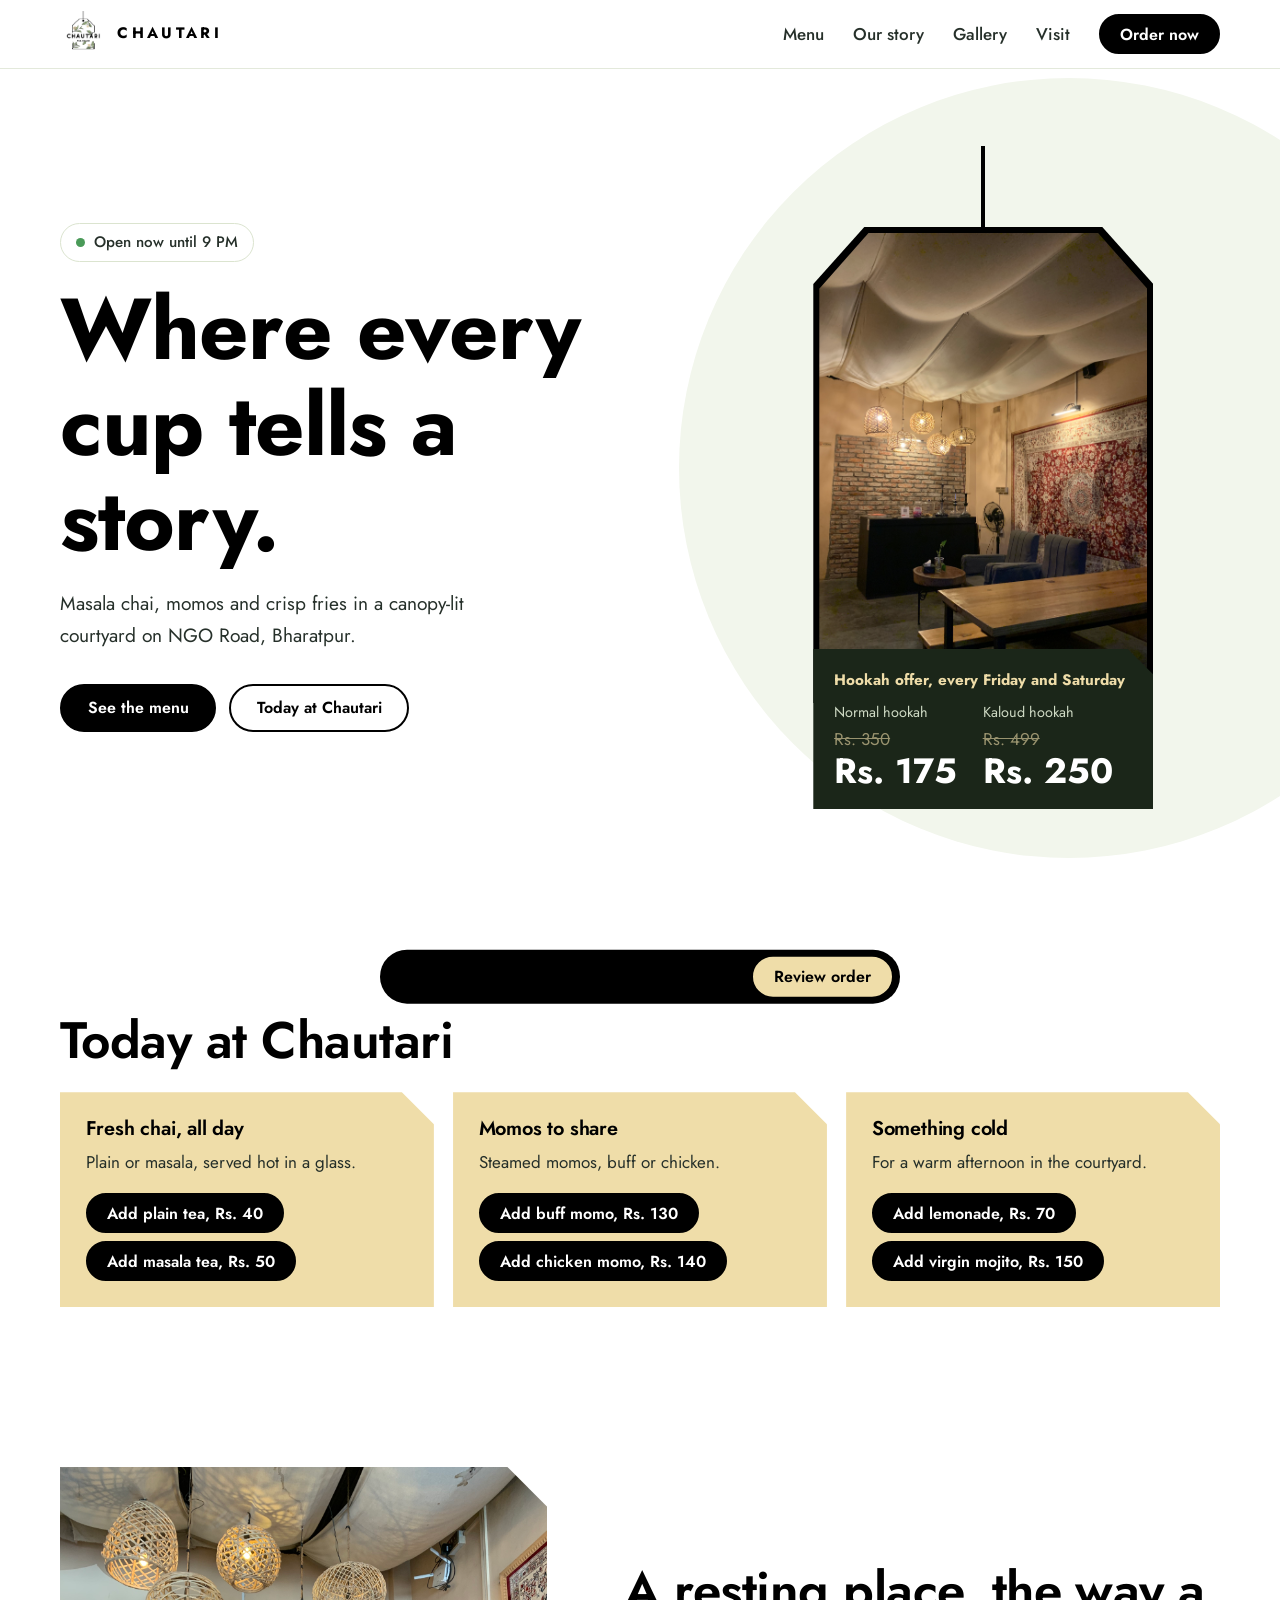
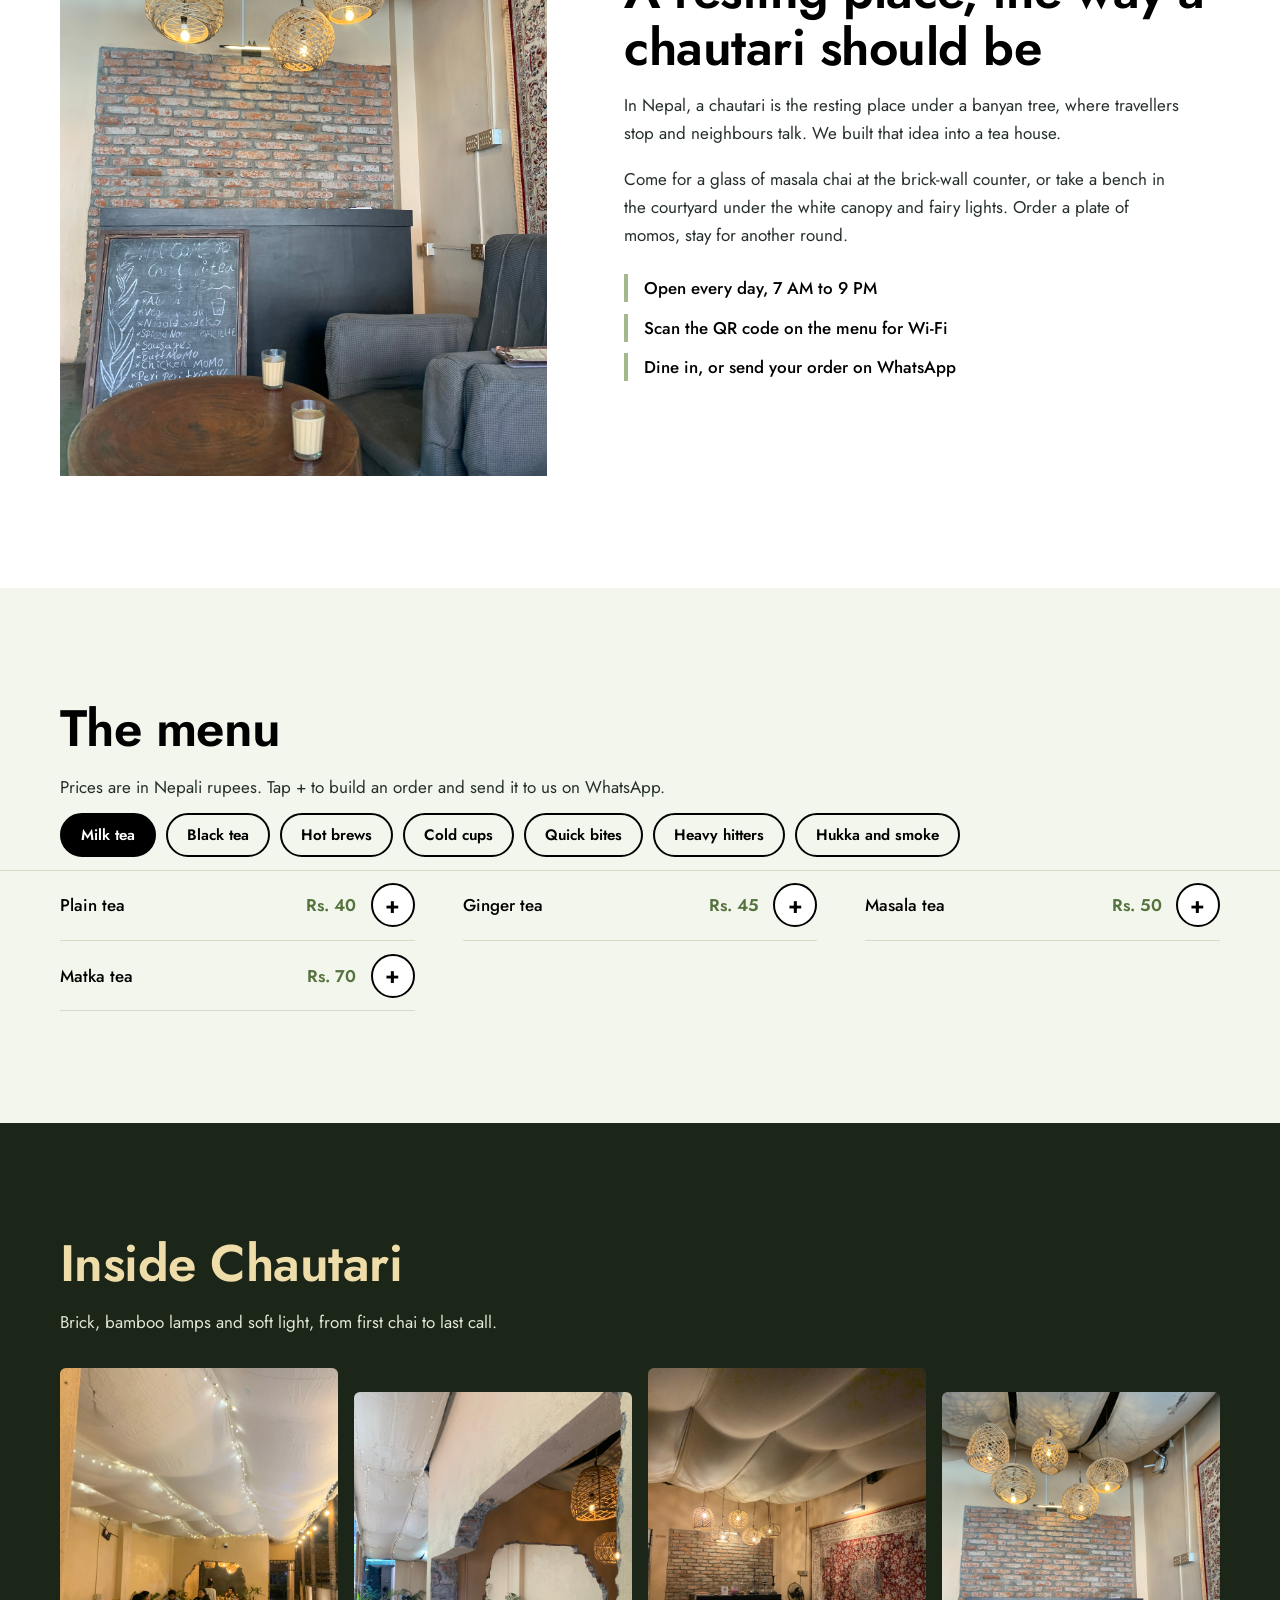
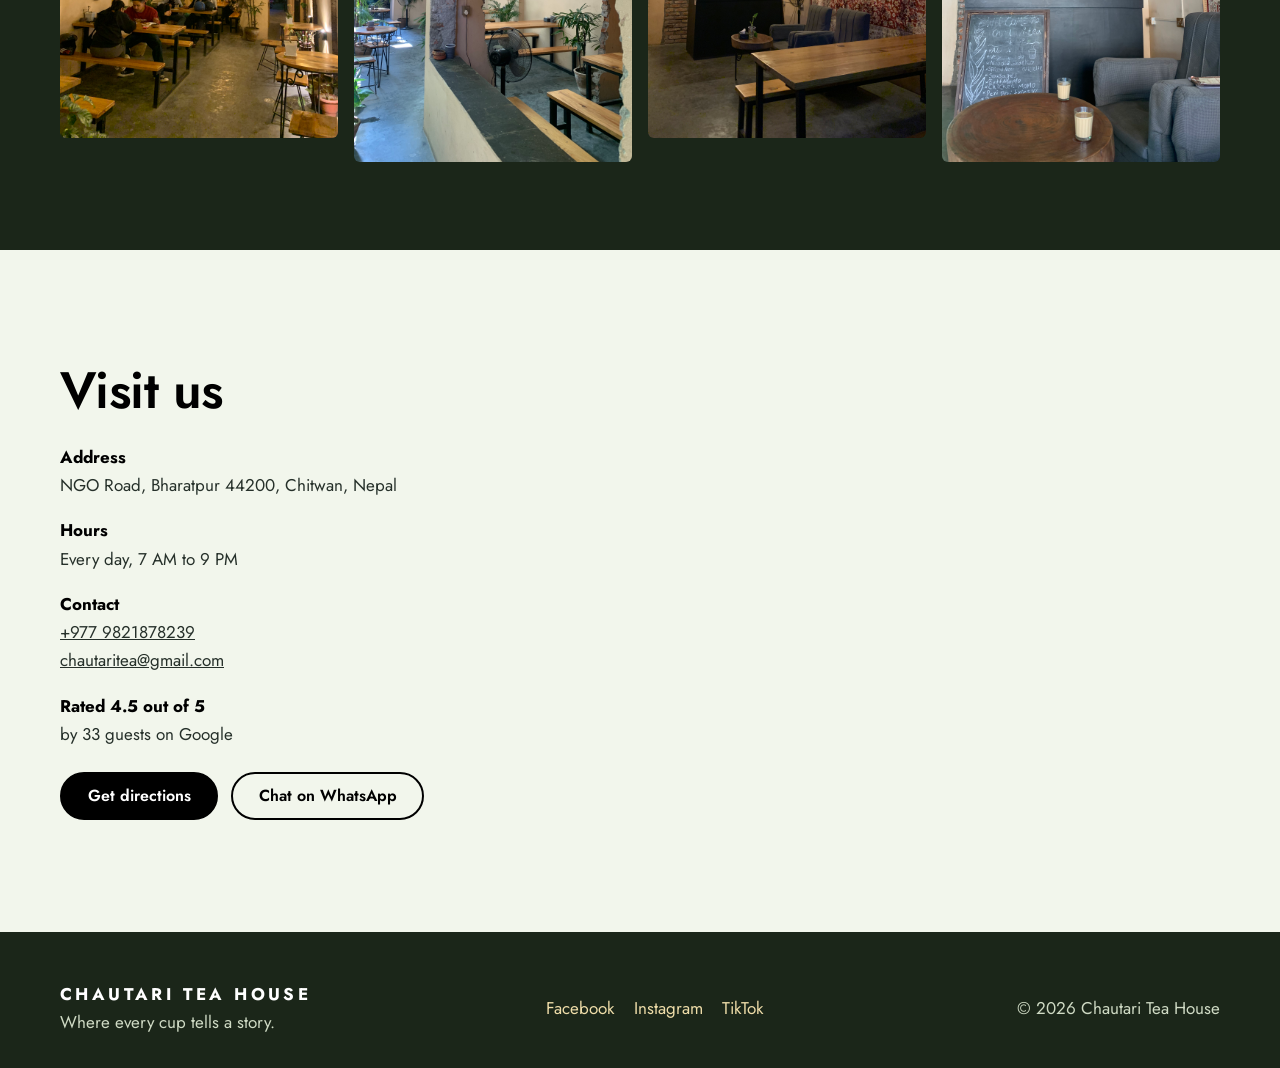
==== commit 6517f00e: "Add files via upload" ====
--- a/Chautari Tea House/index.html
+++ b/Chautari Tea House/index.html
@@ -1,725 +1,177 @@
-<!DOCTYPE html>
+<!doctype html>
 <html lang="en">
 <head>
-    <meta charset="UTF-8">
-    <meta name="viewport" content="width=device-width, initial-scale=1.0">
-    <meta name="description" content="Chautari Tea House - Authentic Nepalese flavors in Bharatpur, Chitwan. Experience the finest Masala Chai, Momos, and a serene ambiance at NGO Road.">
-    <title>Chautari Tea House | Bharatpur, Chitwan</title>
-    <link rel="preconnect" href="https://fonts.googleapis.com">
-    <link rel="preconnect" href="https://fonts.gstatic.com" crossorigin>
-    <link href="https://fonts.googleapis.com/css2?family=Inter:wght@300;400;500&family=Outfit:wght@400;500;600;700&display=swap" rel="stylesheet">
-    <link rel="stylesheet" href="https://cdnjs.cloudflare.com/ajax/libs/font-awesome/6.4.0/css/all.min.css">
-    <link rel="stylesheet" href="style.css">
+<meta charset="utf-8">
+<meta name="viewport" content="width=device-width,initial-scale=1,viewport-fit=cover">
+<title>Chautari Tea House | Bharatpur, Chitwan</title>
+<meta name="description" content="Masala chai, momos and a calm courtyard on NGO Road, Bharatpur. Open daily 7 AM to 9 PM.">
+<meta name="theme-color" content="#A3B88C">
+<meta property="og:title" content="Chautari Tea House | Bharatpur, Chitwan">
+<meta property="og:description" content="Where every cup tells a story. Tea, momos and fries on NGO Road, Bharatpur.">
+<meta property="og:image" content="https://www.chautariteahouse.com.np/images/IMG_1399.jpg">
+<link rel="icon" href="images/logo.JPG">
+<link rel="preconnect" href="https://fonts.googleapis.com"><link rel="preconnect" href="https://fonts.gstatic.com" crossorigin>
+<link href="https://fonts.googleapis.com/css2?family=Jost:wght@400;500;600;700&display=swap" rel="stylesheet">
+<script type="application/ld+json">{"@context":"https://schema.org","@type":"CafeOrCoffeeShop","name":"Chautari Tea House","url":"https://www.chautariteahouse.com.np","telephone":"+9779821878239","image":"https://www.chautariteahouse.com.np/images/IMG_1399.jpg","address":{"@type":"PostalAddress","streetAddress":"NGO Road","addressLocality":"Bharatpur","addressRegion":"Chitwan","postalCode":"44200","addressCountry":"NP"},"openingHours":"Mo-Su 07:00-21:00"}</script>
+<link rel="stylesheet" href="style.css">
 </head>
-<body>
-    <!-- Preloader -->
-    <div id="preloader">
-        <div class="loader">
-            <i class="fas fa-mug-hot"></i>
-        </div>
-    </div>
-    <!-- Floating Action Button -->
-    <a href="https://wa.me/9779821878239" target="_blank" class="floating-btn" aria-label="Chat on WhatsApp">
-        <i class="fab fa-whatsapp"></i>
-    </a>
+<body id="top">
+<header class="nav"><div class="wrap">
+<a class="brand" href="#top"><img src="images/logo.JPG" alt="Chautari Tea House logo" width="46" height="46"><span>Chautari</span></a>
+<nav id="links"><a href="#menu">Menu</a><a href="#story">Our story</a><a href="#gallery">Gallery</a><a href="#visit">Visit</a><a class="btn sm" href="#menu">Order now</a></nav>
+<a class="btn sm navmenu" href="#menu">Menu</a>
+<button id="burger" aria-label="Open navigation" aria-expanded="false"><i></i><i></i><i></i></button>
+</div></header>
 
-    <!-- Toast Notification -->
-    <div id="toast" class="toast"><i class="fas fa-check-circle"></i> <span id="toast-msg">Success!</span></div>
+<main>
+<section class="hero"><div class="wrap">
+<div>
+<div class="status" id="status"><i></i><span>Open daily 7 AM to 9 PM</span></div>
+<h1>Where every cup tells a story.</h1>
+<p class="lead">Masala chai, momos and crisp fries in a canopy-lit courtyard on NGO Road, Bharatpur.</p>
+<div class="cta"><a class="btn" href="#menu">See the menu</a><a class="btn ghost" href="#today">Today at Chautari</a></div>
+</div>
+<div class="tagwrap"><div class="tag"><img src="images/IMG_1399.jpg" alt="Lounge corner with brick wall, wicker lamps and a Persian rug" fetchpriority="high"></div><a class="deal" href="#menu" id="deal"><span class="dk" id="dk">Hookah offer, every Friday and Saturday</span><div class="dp"><div><small>Normal hookah</small><s>Rs. 350</s><b>Rs. 175</b></div><div><small>Kaloud hookah</small><s>Rs. 499</s><b>Rs. 250</b></div></div></a></div>
+</div></section>
 
-    <header class="navbar">
-        <div class="container nav-container">
-            <div class="logo">
-                <a href="#home" style="display: flex; align-items: center; gap: 10px;">
-                    <img src="images/logo.JPG" alt="Logo" style="height: 50px; width: 50px; border-radius: 50%; object-fit: cover;">
-                    <div style="display: flex; flex-direction: column; line-height: 1;">Chautari<span>Tea House</span></div>
-                </a>
-            </div>
-            <nav>
-                <ul class="nav-links">
-                    <li><a href="#home">Home</a></li>
-                    <li><a href="#about">Story</a></li>
-                    <li><a href="#menu">Menu</a></li>
-                    <li><a href="#gallery">Gallery</a></li>
-                    <li><a href="#reviews">Reviews</a></li>
-                    <li><a href="#reservation" class="btn-nav">Book Table</a></li>
-                </ul>
-            </nav>
-            <div class="header-actions">
-                <div class="nav-icons">
-                    <button id="theme-toggle" aria-label="Toggle Dark Mode"><i class="fas fa-moon"></i></button>
-                    <button id="cart-toggle" aria-label="Open Cart">
-                        <i class="fas fa-shopping-cart"></i>
-                        <span id="cart-badge" class="badge">0</span>
-                    </button>
-                </div>
-                <div class="mobile-toggle">
-                    <div class="bar"></div>
-                    <div class="bar"></div>
-                    <div class="bar"></div>
-                </div>
-            </div>
-        </div>
-    </header>
+<section class="today" id="today"><div class="wrap">
+<h2>Today at Chautari</h2>
+<div class="note" id="note" hidden></div>
+<div class="tcards" id="tcards"></div>
+</div></section>
 
-    <main>
-        <section id="home" class="hero">
-            <div class="hero-overlay"></div>
-            <div class="container hero-content reveal">
-                <div class="hero-eyebrow">
-                    <span class="live-dot-pulse"></span>
-                    <span>Bharatpur, Chitwan • Authentic Chai & Cuisine</span>
-                </div>
-                <div class="trust-badge">
-                    <div class="stars">
-                        <i class="fas fa-star"></i><i class="fas fa-star"></i><i class="fas fa-star"></i><i class="fas fa-star"></i><i class="fas fa-star-half-alt"></i>
-                    </div>
-                    <span>4.5/5 (33 Google Reviews)</span>
-                </div>
-                <h1>Taste the Soul of <span class="highlight">Nepal</span></h1>
-                <p>Authentic flavors, warm Himalayan hospitality, and the finest artisanal tea in the heart of Bharatpur.</p>
-                <div class="hero-buttons">
-                    <a href="#menu" class="btn btn-primary"><i class="fas fa-utensils"></i> Explore Menu</a>
-                    <a href="#reservation" class="btn btn-outline-white"><i class="far fa-calendar-alt"></i> Book a Table</a>
-                </div>
-            </div>
-        </section>
+<section class="story" id="story"><div class="wrap">
+<img class="cut" src="images/IMG_0792.jpg" alt="Two glasses of chai beside the chalkboard menu" loading="lazy">
+<div>
+<h2>A resting place, the way a chautari should be</h2>
+<p>In Nepal, a chautari is the resting place under a banyan tree, where travellers stop and neighbours talk. We built that idea into a tea house.</p>
+<p>Come for a glass of masala chai at the brick-wall counter, or take a bench in the courtyard under the white canopy and fairy lights. Order a plate of momos, stay for another round.</p>
+<ul class="facts"><li>Open every day, 7 AM to 9 PM</li><li>Scan the QR code on the menu for Wi-Fi</li><li>Dine in, or send your order on WhatsApp</li></ul>
+</div></div></section>
 
-        <section id="about" class="about section-padding">
-            <div class="container about-container">
-                <div class="about-text reveal">
-                    <span class="section-eyebrow"><i class="fas fa-leaf"></i> Our Heritage</span>
-                    <h2>Where Tradition Meets <span class="highlight">Sanctuary</span></h2>
-                    <p>Located on NGO Road in Bharatpur, Chitwan, <strong>Chautari Tea House</strong> is more than just a place to eat; it's a sanctuary where tradition meets taste. 'Chautari' refers to a resting place under a banyan tree, a timeless symbol of community in Nepalese culture.</p>
-                    
-                    <div class="stats-grid">
-                        <div class="stat-item">
-                            <h3>5+</h3>
-                            <p>Years of Tradition</p>
-                        </div>
-                        <div class="stat-item">
-                            <h3>10k+</h3>
-                            <p>Happy Guests</p>
-                        </div>
-                        <div class="stat-item">
-                            <h3>15+</h3>
-                            <p>Tea Varieties</p>
-                        </div>
-                    </div>
+<section class="menu" id="menu"><div class="wrap">
+<h2>The menu</h2>
+<p>Prices are in Nepali rupees. Tap + to build an order and send it to us on WhatsApp.</p>
+<div class="tabs" id="tabs" role="tablist"></div>
+<div class="note" id="hknote" hidden></div>
+<div class="list" id="list"></div>
+</div></section>
 
-                    <div class="features">
-                        <div class="feature-item">
-                            <span class="icon"><i class="fas fa-leaf"></i></span>
-                            <span>Fresh Ingredients</span>
-                        </div>
-                        <div class="feature-item">
-                            <span class="icon"><i class="fas fa-mug-hot"></i></span>
-                            <span>Authentic Chai</span>
-                        </div>
-                        <div class="feature-item">
-                            <span class="icon"><i class="fas fa-sparkles"></i></span>
-                            <span>Cozy Ambiance</span>
-                        </div>
-                    </div>
-                </div>
-                <div class="about-image reveal">
-                    <div class="image-wrapper">
-                        <img src="images/IMG_0792.jpg" alt="Chautari Tea House Interior">
-                        <div class="experience-badge">
-                            <div class="circle-text">Authentic • Nepalese • Taste •</div>
-                            <div class="center-icon"><i class="fas fa-utensils"></i></div>
-                        </div>
-                    </div>
-                </div>
-            </div>
-        </section>
+<section class="gallery" id="gallery"><div class="wrap">
+<h2>Inside Chautari</h2>
+<p>Brick, bamboo lamps and soft light, from first chai to last call.</p>
+<div class="gal">
+<button class="g"><img src="images/IMG_1400.jpg" alt="Guests at wooden tables on the fairy-lit patio at night" loading="lazy"></button>
+<button class="g"><img src="images/IMG_0793.jpg" alt="Sunlit patio seen through the arched wall opening" loading="lazy"></button>
+<button class="g"><img src="images/IMG_1399.jpg" alt="Lounge corner with brick wall, wicker lamps and a Persian rug" loading="lazy"></button>
+<button class="g"><img src="images/IMG_0792.jpg" alt="Two glasses of chai beside the chalkboard menu" loading="lazy"></button>
+</div></div></section>
 
-        <section id="menu" class="menu section-padding bg-light">
-            <div class="container">
-                <div class="section-header reveal">
-                    <span class="section-eyebrow"><i class="fas fa-mug-hot"></i> Artisanal Menu</span>
-                    <h2>Signature <span class="highlight">Delights</span></h2>
-                    <p>Carefully curated local favorites and premium brews. Search or filter to discover your craving.</p>
-                </div>
 
-                <div class="menu-search-wrapper reveal">
-                    <div class="search-bar">
-                        <i class="fas fa-search"></i>
-                        <input type="text" id="menu-search" placeholder="Search for momo, tea, fries...">
-                    </div>
-                </div>
-                
-                <div class="menu-filters reveal">
-                    <button class="filter-btn active" data-filter="milk-tea"><i class="fas fa-mug-hot"></i> Milk Tea</button>
-                    <button class="filter-btn" data-filter="black-tea"><i class="fas fa-leaf"></i> Black Tea</button>
-                    <button class="filter-btn" data-filter="hot-brews"><i class="fas fa-coffee"></i> Hot Brews</button>
-                    <button class="filter-btn" data-filter="cold-cups"><i class="fas fa-glass-martini-alt"></i> Cold Cups</button>
-                    <button class="filter-btn" data-filter="quick-bites"><i class="fas fa-cookie"></i> Quick Bites</button>
-                    <button class="filter-btn" data-filter="heavy-hitters"><i class="fas fa-drumstick-bite"></i> Heavy Hitters</button>
-                    <button class="filter-btn" data-filter="hukka"><i class="fas fa-smoking"></i> Hukka</button>
-                </div>
+<section class="visit" id="visit"><div class="wrap">
+<div>
+<h2>Visit us</h2>
+<div class="info">
+<div><b>Address</b>NGO Road, Bharatpur 44200, Chitwan, Nepal</div>
+<div><b>Hours</b>Every day, 7 AM to 9 PM</div>
+<div><b>Contact</b><a href="tel:+9779821878239">+977 9821878239</a><br><a href="mailto:chautaritea@gmail.com">chautaritea@gmail.com</a></div>
+<div><b>Rated 4.5 out of 5</b>by 33 guests on Google</div>
+</div>
+<div class="cta"><a class="btn" target="_blank" rel="noopener" href="https://maps.google.com/?q=Chautari+Tea+House,+NGO+Road,+Bharatpur,+Chitwan,+Nepal">Get directions</a><a class="btn ghost" target="_blank" rel="noopener" href="https://wa.me/9779821878239">Chat on WhatsApp</a></div>
+</div>
+<div class="map"><iframe title="Map to Chautari Tea House" loading="lazy" referrerpolicy="no-referrer-when-downgrade" src="https://www.google.com/maps?q=Chautari+Tea+House,+NGO+Road,+Bharatpur,+Chitwan,+Nepal&output=embed"></iframe></div>
+</div></section>
+</main>
 
-                <div class="menu-grid">
-                    <!-- MILK TEA -->
-                    <div class="menu-card reveal" data-category="milk-tea">
-                        <div class="card-image"><div class="placeholder-img gradient-1"><i class="fas fa-mug-hot placeholder-icon"></i></div><div class="price-tag">Rs. 40</div></div>
-                        <div class="card-content">
-                            <div class="card-header"><h3>Plain Milk Tea</h3><span class="diet-tag veg">Veg</span></div>
-                            <p>Classic, comforting milk tea brewed to perfection.</p>
-                        </div>
-                    </div>
-                    <div class="menu-card reveal" data-category="milk-tea">
-                        <div class="card-image"><div class="placeholder-img gradient-1"><i class="fas fa-mug-hot placeholder-icon"></i></div><div class="price-tag">Rs. 45</div></div>
-                        <div class="card-content">
-                            <div class="card-header"><h3>Ginger Milk Tea</h3><span class="diet-tag veg">Veg</span></div>
-                            <p>Fresh ginger infused in traditional milk tea for a warming kick.</p>
-                        </div>
-                    </div>
-                    <div class="menu-card reveal" data-category="milk-tea">
-                        <div class="card-image"><div class="placeholder-img gradient-1"><i class="fas fa-mug-hot placeholder-icon"></i></div><div class="price-tag">Rs. 50</div></div>
-                        <div class="card-content">
-                            <div class="card-header"><h3>Masala Milk Tea</h3><span class="diet-tag veg">Veg</span></div>
-                            <p>Our signature blend of premium black tea, milk, and hand-ground spices.</p>
-                        </div>
-                    </div>
-                    <div class="menu-card reveal" data-category="milk-tea">
-                        <div class="card-image"><div class="placeholder-img gradient-1"><i class="fas fa-mug-hot placeholder-icon"></i></div><div class="price-tag">Rs. 70</div></div>
-                        <div class="card-content">
-                            <div class="card-header"><h3>Matka Tea</h3><span class="diet-tag veg">Veg</span></div>
-                            <p>Earthy, traditional tea served in a clay pot for an authentic taste.</p>
-                        </div>
-                    </div>
+<footer><div class="wrap">
+<div><b style="color:#fff;letter-spacing:.2em;text-transform:uppercase">Chautari Tea House</b><br>Where every cup tells a story.</div>
+<div><a href="https://www.facebook.com/chautariteahouse" target="_blank" rel="noopener">Facebook</a><a href="https://www.instagram.com/chautariteahouse/" target="_blank" rel="noopener">Instagram</a><a href="https://www.tiktok.com/@chautariteahouse" target="_blank" rel="noopener">TikTok</a></div>
+<div>&copy; 2026 Chautari Tea House</div>
+</div></footer>
 
-                    <!-- BLACK TEA -->
-                    <div class="menu-card reveal" data-category="black-tea">
-                        <div class="card-image"><div class="placeholder-img gradient-2"><i class="fas fa-leaf placeholder-icon"></i></div><div class="price-tag">Rs. 30</div></div>
-                        <div class="card-content">
-                            <div class="card-header"><h3>Plain Black Tea</h3><span class="diet-tag veg">Veg</span></div>
-                            <p>Simple and refreshing traditional black tea.</p>
-                        </div>
-                    </div>
-                    <div class="menu-card reveal" data-category="black-tea">
-                        <div class="card-image"><div class="placeholder-img gradient-2"><i class="fas fa-leaf placeholder-icon"></i></div><div class="price-tag">Rs. 35</div></div>
-                        <div class="card-content">
-                            <div class="card-header"><h3>Ginger Black Tea</h3><span class="diet-tag veg">Veg</span></div>
-                            <p>Black tea perfectly balanced with fresh crushed ginger.</p>
-                        </div>
-                    </div>
-                    <div class="menu-card reveal" data-category="black-tea">
-                        <div class="card-image"><div class="placeholder-img gradient-2"><i class="fas fa-lemon placeholder-icon"></i></div><div class="price-tag">Rs. 40</div></div>
-                        <div class="card-content">
-                            <div class="card-header"><h3>Lemon Black Tea</h3><span class="diet-tag veg">Veg</span></div>
-                            <p>Zesty black tea with a fresh squeeze of lemon.</p>
-                        </div>
-                    </div>
-                    <div class="menu-card reveal" data-category="black-tea">
-                        <div class="card-image"><div class="placeholder-img gradient-2"><i class="fas fa-leaf placeholder-icon"></i></div><div class="price-tag">Rs. 40</div></div>
-                        <div class="card-content">
-                            <div class="card-header"><h3>Masala Black Tea</h3><span class="diet-tag veg">Veg</span></div>
-                            <p>Aromatic black tea infused with our special spice mix.</p>
-                        </div>
-                    </div>
-                    <div class="menu-card reveal" data-category="black-tea">
-                        <div class="card-image"><div class="placeholder-img gradient-2"><i class="fas fa-lemon placeholder-icon"></i></div><div class="price-tag">Rs. 45</div></div>
-                        <div class="card-content">
-                            <div class="card-header"><h3>Ginger Lemon Black Tea</h3><span class="diet-tag veg">Veg</span></div>
-                            <p>The perfect blend of soothing ginger and citrusy lemon.</p>
-                        </div>
-                    </div>
+<div class="bar" id="bar"><span id="bt"></span><button class="btn sm" id="bo">Review order</button></div>
+<dialog id="sheet"><h3 style="margin-bottom:.5rem">Your order</h3><div id="lines"></div><div style="display:grid;gap:.8rem;margin-top:1rem">
+<div class="mode"><label><input type="radio" name="mode" value="Dine-in" checked> Dine-in</label><label><input type="radio" name="mode" value="Pickup"> Pickup</label></div>
+<label>Your name<input id="on" autocomplete="name"></label>
+<label><span id="tl">Table number (optional)</span><input id="tn"></label>
+<label>Note (optional)<input id="nt" placeholder="Less sugar, no onion"></label>
+</div>
+<div class="tot"><span>Total</span><span id="sum"></span></div>
+<button class="btn" id="send" style="width:100%">Send order on WhatsApp</button><button class="btn ghost" id="cl" style="width:100%;margin-top:.6rem">Keep browsing</button></dialog>
+<dialog id="lb"><img alt=""></dialog>
 
-                    <!-- HOT BREWS -->
-                    <div class="menu-card reveal" data-category="hot-brews">
-                        <div class="card-image"><div class="placeholder-img gradient-3"><i class="fas fa-coffee placeholder-icon"></i></div><div class="price-tag">Rs. 60</div></div>
-                        <div class="card-content">
-                            <div class="card-header"><h3>Green Tea</h3><span class="diet-tag veg">Veg</span></div>
-                            <p>Light, healthy, and rich in antioxidants.</p>
-                        </div>
-                    </div>
-                    <div class="menu-card reveal" data-category="hot-brews">
-                        <div class="card-image"><div class="placeholder-img gradient-3"><i class="fas fa-spa placeholder-icon"></i></div><div class="price-tag">Rs. 80</div></div>
-                        <div class="card-content">
-                            <div class="card-header"><h3>Chamomile Tea</h3><span class="diet-tag veg">Veg</span></div>
-                            <p>Soothing floral notes for ultimate relaxation.</p>
-                        </div>
-                    </div>
-                    <div class="menu-card reveal" data-category="hot-brews">
-                        <div class="card-image"><div class="placeholder-img gradient-3"><i class="fas fa-leaf placeholder-icon"></i></div><div class="price-tag">Rs. 80</div></div>
-                        <div class="card-content">
-                            <div class="card-header"><h3>Peach Tea (Hot)</h3><span class="diet-tag veg">Veg</span></div>
-                            <p>Warm and fruity tea infused with delicate peach flavors.</p>
-                        </div>
-                    </div>
-                    <div class="menu-card reveal" data-category="hot-brews">
-                        <div class="card-image"><div class="placeholder-img gradient-3"><i class="fas fa-spa placeholder-icon"></i></div><div class="price-tag">Rs. 80</div></div>
-                        <div class="card-content">
-                            <div class="card-header"><h3>Jasmine Tea</h3><span class="diet-tag veg">Veg</span></div>
-                            <p>Delicate green tea scented with fragrant jasmine blossoms.</p>
-                        </div>
-                    </div>
-                    <div class="menu-card reveal" data-category="hot-brews">
-                        <div class="card-image"><div class="placeholder-img gradient-3"><i class="fas fa-fan placeholder-icon"></i></div><div class="price-tag">Rs. 80</div></div>
-                        <div class="card-content">
-                            <div class="card-header"><h3>Hibiscus Tea</h3><span class="diet-tag veg">Veg</span></div>
-                            <p>Tart and vibrant herbal tea made from hibiscus flowers.</p>
-                        </div>
-                    </div>
-                    <div class="menu-card reveal" data-category="hot-brews">
-                        <div class="card-image"><div class="placeholder-img gradient-3"><i class="fas fa-lemon placeholder-icon"></i></div><div class="price-tag">Rs. 60</div></div>
-                        <div class="card-content">
-                            <div class="card-header"><h3>Hot Lemon</h3><span class="diet-tag veg">Veg</span></div>
-                            <p>Fresh, zesty, and warming classic hot lemon water.</p>
-                        </div>
-                    </div>
-                    <div class="menu-card reveal" data-category="hot-brews">
-                        <div class="card-image"><div class="placeholder-img gradient-3"><i class="fas fa-mug-hot placeholder-icon"></i></div><div class="price-tag">Rs. 120</div></div>
-                        <div class="card-content">
-                            <div class="card-header"><h3>Hot Lemon With Honey</h3><span class="diet-tag veg">Veg</span></div>
-                            <p>A comforting classic to soothe the soul and throat.</p>
-                        </div>
-                    </div>
-
-                    <!-- COLD CUPS -->
-                    <div class="menu-card reveal" data-category="cold-cups">
-                        <div class="card-image"><div class="placeholder-img gradient-4"><i class="fas fa-glass-martini-alt placeholder-icon"></i></div><div class="price-tag">Rs. 70</div></div>
-                        <div class="card-content">
-                            <div class="card-header"><h3>Lemonade</h3><span class="diet-tag veg">Veg</span></div>
-                            <p>Classic, sweet, and perfectly tart chilled refreshment.</p>
-                        </div>
-                    </div>
-                    <div class="menu-card reveal" data-category="cold-cups">
-                        <div class="card-image"><div class="placeholder-img gradient-4"><i class="fas fa-glass-whiskey placeholder-icon"></i></div><div class="price-tag">Rs. 90</div></div>
-                        <div class="card-content">
-                            <div class="card-header"><h3>Cold Lemon</h3><span class="diet-tag veg">Veg</span></div>
-                            <p>Icy citrus cooler to beat the summer heat.</p>
-                        </div>
-                    </div>
-                    <div class="menu-card reveal" data-category="cold-cups">
-                        <div class="card-image"><div class="placeholder-img gradient-4"><i class="fas fa-glass-whiskey placeholder-icon"></i></div><div class="price-tag">Rs. 100</div></div>
-                        <div class="card-content">
-                            <div class="card-header"><h3>Plain Lassi</h3><span class="diet-tag veg">Veg</span></div>
-                            <p>Traditional, creamy, and refreshing yogurt-based drink.</p>
-                        </div>
-                    </div>
-                    <div class="menu-card reveal" data-category="cold-cups">
-                        <div class="card-image"><div class="placeholder-img gradient-4"><i class="fas fa-glass-whiskey placeholder-icon"></i></div><div class="price-tag">Rs. 150</div></div>
-                        <div class="card-content">
-                            <div class="card-header"><h3>Iced Peach Tea</h3><span class="diet-tag veg">Veg</span></div>
-                            <p>Refreshing iced tea infused with natural peach flavors.</p>
-                        </div>
-                    </div>
-                    
-                    <div class="menu-card reveal" data-category="cold-cups">
-                        <div class="card-image"><div class="placeholder-img gradient-4"><i class="fas fa-coffee placeholder-icon"></i></div><div class="price-tag">Rs. 150</div></div>
-                        <div class="card-content">
-                            <div class="card-header"><h3>Iced Coffee</h3><span class="diet-tag veg">Veg</span></div>
-                            <p>Chilled, bold coffee over ice for the ultimate pick-me-up.</p>
-                        </div>
-                    </div>
-
-                    <!-- QUICK BITES -->
-                    <div class="menu-card reveal" data-category="quick-bites">
-                        <div class="card-image"><div class="placeholder-img gradient-1"><i class="fas fa-cookie placeholder-icon"></i></div><div class="price-tag">Rs. 100</div></div>
-                        <div class="card-content">
-                            <div class="card-header"><h3>Cookies</h3><span class="diet-tag veg">Veg</span></div>
-                            <p>Freshly baked cookies, the perfect companion for your tea.</p>
-                        </div>
-                    </div>
-                    <div class="menu-card reveal" data-category="quick-bites">
-                        <div class="card-image"><div class="placeholder-img gradient-1"><i class="fas fa-leaf placeholder-icon"></i></div><div class="price-tag">Rs. 100</div></div>
-                        <div class="card-content">
-                            <div class="card-header"><h3>Veg Pakoda</h3><span class="diet-tag veg">Veg</span></div>
-                            <p>Crispy, deep-fried fritters made with mixed vegetables and gram flour.</p>
-                        </div>
-                    </div>
-                    <div class="menu-card reveal" data-category="quick-bites">
-                        <div class="card-image"><div class="placeholder-img gradient-1"><i class="fas fa-fire placeholder-icon"></i></div><div class="price-tag">Rs. 110</div></div>
-                        <div class="card-content">
-                            <div class="card-header"><h3>Noodle Sadeko</h3><span class="diet-tag spicy">Spicy</span></div>
-                            <p>Spicy and tangy tossed dry noodles with fresh herbs and spices.</p>
-                        </div>
-                    </div>
-                    
-                    <div class="menu-card reveal" data-category="quick-bites">
-                        <div class="card-image"><div class="placeholder-img gradient-1"><i class="fas fa-pepper-hot placeholder-icon"></i></div><div class="price-tag">Rs. 150</div></div>
-                        <div class="card-content">
-                            <div class="card-header"><h3>PeriPeri Fries</h3><span class="diet-tag spicy">Spicy</span></div>
-                            <p>Crispy fries tossed in our fiery Peri Peri seasoning.</p>
-                        </div>
-                    </div>
-                    <div class="menu-card reveal" data-category="quick-bites">
-                        <div class="card-image"><div class="placeholder-img gradient-1"><i class="fas fa-fire-alt placeholder-icon"></i></div><div class="price-tag">Rs. 150</div></div>
-                        <div class="card-content">
-                            <div class="card-header"><h3>Spicy Spiral Fries</h3><span class="diet-tag spicy">Spicy</span></div>
-                            <p>Fun, curly spiral fries with a spicy kick.</p>
-                        </div>
-                    </div>
-
-                    <!-- HEAVY HITTERS -->
-                    <div class="menu-card reveal" data-category="heavy-hitters">
-                        <div class="card-image"><div class="placeholder-img gradient-2"><i class="fas fa-circle placeholder-icon"></i></div><div class="price-tag">Rs. 120</div></div>
-                        <div class="card-content">
-                            <div class="card-header"><h3>Aalu Chop</h3><span class="diet-tag veg">Veg</span></div>
-                            <p>Flavorful, spiced mashed potato patties, fried to golden perfection.</p>
-                        </div>
-                    </div>
-                    <div class="menu-card reveal" data-category="heavy-hitters">
-                        <div class="card-image"><div class="placeholder-img gradient-2"><i class="fas fa-seedling placeholder-icon"></i></div><div class="price-tag">Rs. 130</div></div>
-                        <div class="card-content">
-                            <div class="card-header"><h3>Peanuts Sadeko</h3><span class="diet-tag veg">Veg</span></div>
-                            <p>Roasted peanuts mixed with onions, tomatoes, green chilies, and tangy spices.</p>
-                        </div>
-                    </div>
-                    <div class="menu-card reveal" data-category="heavy-hitters">
-                        <div class="card-image"><div class="placeholder-img gradient-2"><i class="fas fa-dumpling placeholder-icon"></i></div><div class="price-tag">Rs. 130</div></div>
-                        <div class="card-content">
-                            <div class="card-header"><h3>Buff Momo</h3><span class="diet-tag non-veg">Non-Veg</span></div>
-                            <p>Steamed dumplings filled with juicy minced buffalo meat, served with achar.</p>
-                        </div>
-                    </div>
-                    <div class="menu-card reveal" data-category="heavy-hitters">
-                        <div class="card-image"><div class="placeholder-img gradient-2"><i class="fas fa-drumstick-bite placeholder-icon"></i></div><div class="price-tag">Rs. 140</div></div>
-                        <div class="card-content">
-                            <div class="card-header"><h3>Chicken Momo</h3><span class="diet-tag non-veg">Non-Veg</span></div>
-                            <p>Hand-wrapped steamed chicken dumplings served with our vibrant tomato achar.</p>
-                        </div>
-                    </div>
-                    <div class="menu-card reveal" data-category="heavy-hitters">
-                        <div class="card-image"><div class="placeholder-img gradient-2"><i class="fas fa-bacon placeholder-icon"></i></div><div class="price-tag">Rs. 200</div></div>
-                        <div class="card-content">
-                            <div class="card-header"><h3>Fried Sausages</h3><span class="diet-tag non-veg">Non-Veg</span></div>
-                            <p>Crispy fried sausages served hot with our signature dipping sauces.</p>
-                        </div>
-                    </div>
-
-                    <!-- HUKKA AND SMOKE -->
-                    <div class="menu-card reveal" data-category="hukka">
-                        <div class="card-image"><div class="placeholder-img gradient-3"><i class="fas fa-smoking placeholder-icon"></i></div><div class="price-tag">Rs. 25</div></div>
-                        <div class="card-content">
-                            <div class="card-header"><h3>Shikar Ice</h3></div>
-                            <p>Classic menthol cigarette option.</p>
-                        </div>
-                    </div>
-                    <div class="menu-card reveal" data-category="hukka">
-                        <div class="card-image"><div class="placeholder-img gradient-3"><i class="fas fa-smoking placeholder-icon"></i></div><div class="price-tag">Rs. 30</div></div>
-                        <div class="card-content">
-                            <div class="card-header"><h3>Surya</h3></div>
-                            <p>Premium local cigarette option.</p>
-                        </div>
-                    </div>
-                    <div class="menu-card reveal" data-category="hukka">
-                        <div class="card-image"><div class="placeholder-img gradient-3"><i class="fas fa-fire placeholder-icon"></i></div><div class="price-tag">Rs. 50</div></div>
-                        <div class="card-content">
-                            <div class="card-header"><h3>Additional Coal Normal</h3></div>
-                            <p>Extra standard coal for your hukka session.</p>
-                        </div>
-                    </div>
-                    <div class="menu-card reveal" data-category="hukka">
-                        <div class="card-image"><div class="placeholder-img gradient-3"><i class="fas fa-fire-alt placeholder-icon"></i></div><div class="price-tag">Rs. 80</div></div>
-                        <div class="card-content">
-                            <div class="card-header"><h3>Additional Coal Kaloud</h3></div>
-                            <p>Extra premium Kaloud coal for a smoother burn.</p>
-                        </div>
-                    </div>
-                    <div class="menu-card reveal" data-category="hukka">
-                        <div class="card-image"><div class="placeholder-img gradient-3"><i class="fas fa-smoking placeholder-icon"></i></div><div class="price-tag">Rs. 350</div></div>
-                        <div class="card-content">
-                            <div class="card-header"><h3>Normal Hukka</h3></div>
-                            <p>Traditional hookah setup with your choice of standard flavors.</p>
-                        </div>
-                    </div>
-                    <div class="menu-card reveal" data-category="hukka">
-                        <div class="card-image"><div class="placeholder-img gradient-3"><i class="fas fa-smoking placeholder-icon"></i></div><div class="price-tag">Rs. 499</div></div>
-                        <div class="card-content">
-                            <div class="card-header"><h3>Kaloud Hukka</h3></div>
-                            <p>Premium hookah experience with quality flavors and Kaloud setup.</p>
-                        </div>
-                    </div>
-                </div>
-                <div class="text-center reveal" style="margin-top: 3rem;">
-                    <a href="images/menue.JPG" download class="btn btn-secondary"><i class="fas fa-download"></i> Download Full Menu Image</a>
-                </div>
-            </div>
-        </section>
-
-        <!-- Gallery Section -->
-        <section id="gallery" class="gallery section-padding">
-            <div class="container">
-                <div class="section-header reveal">
-                    <span class="section-eyebrow"><i class="fas fa-camera"></i> Atmosphere</span>
-                    <h2>Visual <span class="highlight">Sanctuary</span></h2>
-                    <p>A glimpse into the serene ambiance, craftsmanship, and culinary art of Chautari.</p>
-                </div>
-                <div class="gallery-grid reveal">
-                    <div class="gallery-item"><img src="images/IMG_1399.jpg" alt="Cozy Interior"></div>
-                    <div class="gallery-item"><img src="images/IMG_0792.jpg" alt="Chalkboard Menu"></div>
-                    <div class="gallery-item"><img src="images/IMG_0793.jpg" alt="Ambiance"></div>
-                    <div class="gallery-item"><img src="images/IMG_1400.jpg" alt="Food"></div>
-                </div>
-            </div>
-        </section>
-
-        <!-- Reviews/Testimonials Section -->
-        <section id="reviews" class="reviews section-padding bg-light">
-            <div class="container">
-                <div class="section-header reveal">
-                    <span class="section-eyebrow"><i class="fab fa-google"></i> Verified Google Reviews</span>
-                    <h2>What Our Guests <span class="highlight">Say</span></h2>
-                    <p>Real experiences from our community. Rated 4.5/5 on Google with authentic stories.</p>
-                </div>
-                
-                <div class="reviews-carousel reveal">
-                    <div class="review-card">
-                        <div class="review-header">
-                            <div class="reviewer-avatar">S</div>
-                            <div class="reviewer-info">
-                                <h4>Sujan Shrestha</h4>
-                                <div class="stars"><i class="fas fa-star"></i><i class="fas fa-star"></i><i class="fas fa-star"></i><i class="fas fa-star"></i><i class="fas fa-star"></i></div>
-                            </div>
-                            <i class="fab fa-google google-icon"></i>
-                        </div>
-                        <p class="review-text">"Best Masala Chai in Bharatpur! The ambiance is so peaceful and perfect for evening hangouts. Highly recommend their momos too."</p>
-                    </div>
-
-                    <div class="review-card">
-                        <div class="review-header">
-                            <div class="reviewer-avatar" style="background: var(--clr-secondary);">A</div>
-                            <div class="reviewer-info">
-                                <h4>Aarati Thapa</h4>
-                                <div class="stars"><i class="fas fa-star"></i><i class="fas fa-star"></i><i class="fas fa-star"></i><i class="fas fa-star"></i><i class="fas fa-star-half-alt"></i></div>
-                            </div>
-                            <i class="fab fa-google google-icon"></i>
-                        </div>
-                        <p class="review-text">"Very authentic taste and reasonable prices. The staff is extremely polite. Finding parking can sometimes be tricky on NGO road, but it's worth it."</p>
-                    </div>
-
-                    <div class="review-card">
-                        <div class="review-header">
-                            <div class="reviewer-avatar" style="background: #e74c3c;">R</div>
-                            <div class="reviewer-info">
-                                <h4>Ramesh Gurung</h4>
-                                <div class="stars"><i class="fas fa-star"></i><i class="fas fa-star"></i><i class="fas fa-star"></i><i class="fas fa-star"></i><i class="fas fa-star"></i></div>
-                            </div>
-                            <i class="fab fa-google google-icon"></i>
-                        </div>
-                        <p class="review-text">"A hidden gem in Chitwan. The Newari Khaja set is phenomenal. It truly feels like a traditional chautari. Will definitely return."</p>
-                    </div>
-                </div>
-            </div>
-        </section>
-
-        <!-- Reservation Section -->
-        <section id="reservation" class="reservation section-padding">
-            <div class="container reservation-container reveal">
-                <div class="reservation-info">
-                    <span class="section-eyebrow eyebrow-light"><i class="far fa-calendar-check"></i> Bookings</span>
-                    <h2>Reserve a <span class="highlight">Table</span></h2>
-                    <p>Secure your spot at Chautari Tea House. Whether it's a romantic evening, family gathering, or a casual tea break, we have the ideal setting for you.</p>
-                    <ul class="reservation-perks">
-                        <li><i class="fas fa-check-circle"></i> Zero booking fees</li>
-                        <li><i class="fas fa-check-circle"></i> Instant SMS / WhatsApp confirmation</li>
-                        <li><i class="fas fa-check-circle"></i> Special dietary requests welcomed</li>
-                    </ul>
-                </div>
-                <div class="reservation-form-wrapper">
-                    <form id="booking-form" class="reservation-form">
-                        <div class="form-row">
-                            <div class="form-group">
-                                <label for="name">Full Name</label>
-                                <input type="text" id="name" required placeholder="John Doe">
-                            </div>
-                            <div class="form-group">
-                                <label for="phone">Phone Number</label>
-                                <input type="tel" id="phone" required placeholder="+977 98XXXXXXXX">
-                            </div>
-                        </div>
-                        <div class="form-row">
-                            <div class="form-group">
-                                <label for="date">Date</label>
-                                <input type="date" id="date" required>
-                            </div>
-                            <div class="form-group">
-                                <label for="time">Time</label>
-                                <input type="time" id="time" required>
-                            </div>
-                            <div class="form-group">
-                                <label for="guests">Guests</label>
-                                <select id="guests" required>
-                                    <option value="1">1 Guest</option>
-                                    <option value="2" selected>2 Guests</option>
-                                    <option value="3">3 Guests</option>
-                                    <option value="4">4 Guests</option>
-                                    <option value="5+">5+ Guests</option>
-                                </select>
-                            </div>
-                        </div>
-                        <div class="form-group">
-                            <label for="message">Special Requests (Optional)</label>
-                            <textarea id="message" rows="3" placeholder="Anniversary, Window seat, etc."></textarea>
-                        </div>
-                        <button type="submit" class="btn btn-primary btn-block"><i class="fas fa-calendar-check"></i> Confirm Reservation</button>
-                    </form>
-                </div>
-            </div>
-        </section>
-
-        <!-- Location Section -->
-        <section id="visit" class="location section-padding bg-light">
-            <div class="container">
-                <div class="location-wrapper reveal">
-                    <div class="location-info">
-                        <span class="section-eyebrow"><i class="fas fa-map-marked-alt"></i> Find Us</span>
-                        <h2>Visit Our <span class="highlight">Chautari</span></h2>
-                        <div class="live-status-pill">
-                            <span class="live-dot-pulse green"></span>
-                            <span>Open Daily: 7:00 AM – 9:00 PM</span>
-                        </div>
-                        <p>We are conveniently located on NGO Road in Bharatpur. Drop by for a soothing cup of tea or a hearty traditional meal.</p>
-                        
-                        <div class="info-card">
-                            <div class="icon-box"><i class="fas fa-map-marker-alt"></i></div>
-                            <div>
-                                <h4>Address</h4>
-                                <p>NGO Rd, Bharatpur 44200, Chitwan, Nepal</p>
-                            </div>
-                        </div>
-
-                        <div class="info-card">
-                            <div class="icon-box"><i class="fas fa-clock"></i></div>
-                            <div>
-                                <h4>Operating Hours</h4>
-                                <p>Every Day: 7:00 AM - 9:00 PM</p>
-                            </div>
-                        </div>
-
-                        <div class="info-card">
-                            <div class="icon-box"><i class="fas fa-phone-alt"></i></div>
-                            <div>
-                                <h4>Direct Line</h4>
-                                <p><a href="tel:+9779821878239" style="color: inherit;">+977 9821878239</a><br><a href="mailto:chautaritea@gmail.com" style="color: inherit;">chautaritea@gmail.com</a></p>
-                            </div>
-                        </div>
-                    </div>
-                    <div class="location-map">
-                        <div class="map-placeholder">
-                            <div class="map-inner">
-                                <i class="fas fa-map-marked-alt" style="font-size: 3rem; color: var(--clr-primary); margin-bottom: 1rem;"></i>
-                                <h3>Interactive Map</h3>
-                                <p>NGO Road, Bharatpur, Nepal</p>
-                                <a href="https://maps.google.com/?q=Chautari+Tea+House,+NGO+Road,+Bharatpur,+Chitwan,+Nepal" target="_blank" class="btn btn-outline"><i class="fas fa-directions"></i> Open in Google Maps</a>
-                            </div>
-                        </div>
-                    </div>
-                </div>
-            </div>
-        </section>
-
-        <!-- FAQ Section -->
-        <section id="faq" class="faq section-padding">
-            <div class="container">
-                <div class="section-header reveal">
-                    <span class="section-eyebrow"><i class="fas fa-question-circle"></i> Answers</span>
-                    <h2>Frequently Asked <span class="highlight">Questions</span></h2>
-                    <p>Everything you need to know about our tea house, reservations, and takeout.</p>
-                </div>
-                <div class="faq-container reveal">
-                    <div class="faq-item">
-                        <button class="faq-question">Do you offer home delivery? <i class="fas fa-chevron-down"></i></button>
-                        <div class="faq-answer">
-                            <p>Currently, we focus on providing the best dine-in and takeaway experiences. You can pre-order via WhatsApp for quick pickup!</p>
-                        </div>
-                    </div>
-                    <div class="faq-item">
-                        <button class="faq-question">Is parking available? <i class="fas fa-chevron-down"></i></button>
-                        <div class="faq-answer">
-                            <p>Yes, street parking is available along NGO Road. We recommend arriving a bit early during peak evening hours.</p>
-                        </div>
-                    </div>
-                    <div class="faq-item">
-                        <button class="faq-question">Do you have vegan options? <i class="fas fa-chevron-down"></i></button>
-                        <div class="faq-answer">
-                            <p>Absolutely! We have several vegan-friendly items including our black teas, fries, and certain quick bites. Just ask our staff for recommendations.</p>
-                        </div>
-                    </div>
-                    <div class="faq-item">
-                        <button class="faq-question">Can I book the venue for a private event? <i class="fas fa-chevron-down"></i></button>
-                        <div class="faq-answer">
-                            <p>Yes, we accept bookings for small parties and gatherings. Please contact us directly via phone or WhatsApp to discuss arrangements.</p>
-                        </div>
-                    </div>
-                </div>
-            </div>
-        </section>
-    </main>
-
-    <!-- Cart Sidebar -->
-    <div class="cart-overlay" id="cart-overlay"></div>
-    <div class="cart-sidebar" id="cart-sidebar">
-        <div class="cart-header">
-            <h3>Your Order</h3>
-            <button id="close-cart"><i class="fas fa-times"></i></button>
-        </div>
-        <div class="cart-items" id="cart-items">
-            <!-- Items injected here by JS -->
-            <div class="empty-cart-msg">Your cart is empty. Add some delicious items!</div>
-        </div>
-        <div class="cart-footer">
-            <div class="cart-total">
-                <span>Total:</span>
-                <span id="cart-total-price">Rs. 0</span>
-            </div>
-            <button id="checkout-btn" class="btn btn-primary btn-block"><i class="fab fa-whatsapp"></i> Order via WhatsApp</button>
-        </div>
-    </div>
-
-    <!-- Scroll to Top Button -->
-    <button id="scroll-top" class="scroll-top" aria-label="Scroll to top"><i class="fas fa-arrow-up"></i></button>
-
-    <!-- Cookie Consent Banner -->
-    <div id="cookie-banner" class="cookie-banner">
-        <div class="cookie-content">
-            <i class="fas fa-cookie-bite"></i>
-            <p>We use cookies to improve your experience and remember your preferences. Do you accept?</p>
-        </div>
-        <div class="cookie-buttons">
-            <button id="reject-cookies" class="btn btn-outline" style="padding: 0.5rem 1.5rem; font-size: 0.9rem;">Reject</button>
-            <button id="accept-cookies" class="btn btn-primary" style="padding: 0.5rem 1.5rem; font-size: 0.9rem;">Accept</button>
-        </div>
-    </div>
-
-    <footer>
-        <div class="container footer-container">
-            <div class="footer-brand">
-                <h3>Chautari<span>Tea House</span></h3>
-                <p>Bringing people together over a cup of tea. Authentic Nepalese flavors in the heart of Chitwan.</p>
-            </div>
-            <div class="footer-links">
-                <h4>Quick Links</h4>
-                <ul>
-                    <li><a href="#home">Home</a></li>
-                    <li><a href="#menu">Menu</a></li>
-                    <li><a href="#reservation">Book Table</a></li>
-                    <li><a href="#gallery">Gallery</a></li>
-                </ul>
-            </div>
-            <div class="footer-social-wrapper">
-                <h4>Connect With Us</h4>
-                <div class="footer-social">
-                    <a href="https://www.facebook.com/chautariteahouse" target="_blank" aria-label="Facebook"><i class="fab fa-facebook-f"></i></a>
-                    <a href="https://www.instagram.com/chautariteahouse/" target="_blank" aria-label="Instagram"><i class="fab fa-instagram"></i></a>
-                    <a href="https://www.tiktok.com/@chautariteahouse" target="_blank" aria-label="TikTok"><i class="fab fa-tiktok"></i></a>
-                </div>
-            </div>
-        </div>
-        <div class="footer-bottom">
-            <p>&copy; 2026 Chautari Tea House. All rights reserved.</p>
-        </div>
-    </footer>
-
-    <!-- Lightbox for Gallery -->
-    <div id="lightbox" class="lightbox">
-        <span class="lightbox-close">&times;</span>
-        <img src="" alt="Full Screen Image" id="lightbox-img">
-    </div>
-
-    <script src="script.js"></script>
+<script>
+const $=s=>document.querySelector(s),WA='9779821878239',R=n=>'Rs. '+(Number.isInteger(n)?n:n.toFixed(2));
+const M={"Milk tea":[["Plain tea",40],["Ginger tea",45],["Masala tea",50],["Matka tea",70]],"Black tea":[["Plain tea",30],["Ginger tea",35],["Lemon tea",40],["Masala tea",40],["Ginger lemon tea",45]],"Hot brews":[["Green tea",60],["Chamomile tea",80],["Peach tea",80],["Jasmine tea",80],["Hibiscus tea",80],["Hot lemon with honey",120]],"Cold cups":[["Lemonade",70],["Cold lemon",90],["Plain lassi",100],["Iced peach tea",150],["Virgin mojito",150],["Iced coffee",150]],"Quick bites":[["Cookies",100],["Veg pakoda",100],["Noodle sadeko",110],["Cheese fries",150],["PeriPeri fries",150],["Spicy spiral fries",150]],"Heavy hitters":[["Aalu chop",120],["Peanuts sadeko",130],["Buff momo",130],["Chicken momo",140],["Fried sausages",200]],"Hukka and smoke":[["Shikar Ice",25],["Surya",30],["Additional coal normal",50],["Additional coal Kaloud",80],["Normal hukka",350],["Kaloud hukka",499]]};
+// Hookah offer every Friday and Saturday (Nepal time): Normal Rs. 175, Kaloud Rs. 250
+const FRI=['Fri','Sat'].includes(new Intl.DateTimeFormat('en-US',{timeZone:'Asia/Kathmandu',weekday:'short'}).format(new Date())),HK=['Normal hukka','Kaloud hukka'];
+const px=(c,n,p)=>FRI&&c==='Hukka and smoke'&&HK.includes(n)?{'Normal hukka':175,'Kaloud hukka':250}[n]:p;
+const sl=s=>s.toLowerCase().replace(/[^a-z0-9]+/g,'-').replace(/^-|-$/g,'');
+// open status (Nepal time)
+(()=>{const h=+new Intl.DateTimeFormat('en-GB',{timeZone:'Asia/Kathmandu',hour:'numeric',hour12:false}).format(new Date())%24,on=h>=7&&h<21,s=$('#status');
+s.classList.toggle('on',on);s.lastElementChild.textContent=on?'Open now until 9 PM':'Closed now, opens at 7 AM'})();
+// nav
+$('#burger').onclick=e=>{const o=$('#links').classList.toggle('open');e.currentTarget.setAttribute('aria-expanded',o)};
+document.querySelectorAll('#links a').forEach(a=>a.onclick=()=>$('#links').classList.remove('open'));
+// menu
+const C={};
+function show(cat){
+  document.querySelectorAll('.tab').forEach(t=>t.setAttribute('aria-selected',t.dataset.c===cat));
+  const a=document.querySelector('.tab[aria-selected=true]'),T=$('#tabs');if(a)T.scrollTo({left:a.offsetLeft-(T.clientWidth-a.offsetWidth)/2,behavior:'smooth'});
+  const L=$('#list');L.innerHTML='';
+  $('#hknote').hidden=!(FRI&&cat==='Hukka and smoke');$('#hknote').textContent='Hookah offer on now: Normal Rs. 175, Kaloud Rs. 250. Prices below are already the offer prices.';
+  M[cat].forEach(([n,p0])=>{const p=px(cat,n,p0),hk=p!==p0;
+    const r=document.createElement('div');r.className='row'+(hk?' hot':'');
+    r.innerHTML=`<b>${n}</b><span>${hk?`<s>${R(p0)}</s>`:''}${R(p)}</span><button class="add" aria-label="Add ${n} to order">+</button>`;
+    r.querySelector('.add').onclick=()=>add(cat,n,p);
+    const im=new Image();im.alt=n;im.loading='lazy';im.onload=()=>r.prepend(im);im.src=`images/menu/${sl(cat)}-${sl(n)}.jpg`;
+    L.append(r);
+  });
+}
+Object.keys(M).forEach((c,i)=>{const b=document.createElement('button');b.className='tab';b.role='tab';b.dataset.c=c;b.textContent=c;b.onclick=()=>{show(c);const r=$('#list').getBoundingClientRect();if(r.top<0||r.top>innerHeight*.6)$('#list').scrollIntoView({behavior:'smooth'})};$('#tabs').append(b)});
+show('Milk tea');
+// order
+const label=(c,n)=>/^(Milk|Black) tea$/.test(c)?`${c}: ${n}`:n+(FRI&&c==='Hukka and smoke'&&HK.includes(n)?' (Fri/Sat offer)':'');
+function add(c,n,p){const k=c+'|'+n;(C[k]=C[k]||{l:label(c,n),p,q:0}).q++;draw()}
+function draw(){
+  const v=Object.values(C).filter(x=>x.q>0),q=v.reduce((a,x)=>a+x.q,0),s=v.reduce((a,x)=>a+x.q*x.p,0);
+  $('#bar').classList.toggle('show',q>0);$('#bt').textContent=`${q} item${q>1?'s':''}, ${R(s)}`;$('#sum').textContent=R(s);
+  $('#lines').innerHTML='';
+  Object.entries(C).filter(([,x])=>x.q>0).forEach(([k,x])=>{
+    const d=document.createElement('div');d.className='ln';
+    d.innerHTML=`<b>${x.l}</b><button class="q" aria-label="Remove one">-</button><span>${x.q}</span><button class="q" aria-label="Add one">+</button>`;
+    const [m,a]=d.querySelectorAll('.q');m.onclick=()=>{x.q--;draw()};a.onclick=()=>{x.q++;draw()};
+    $('#lines').append(d);
+  });
+  if(!q&&$('#sheet').open)$('#sheet').close();
+}
+$('#bo').onclick=()=>$('#sheet').showModal();$('#cl').onclick=()=>$('#sheet').close();
+document.querySelectorAll('[name=mode]').forEach(r=>r.onchange=()=>{$('#tl').textContent=r.value==='Pickup'?'Pickup time (optional)':'Table number (optional)';$('#tn').placeholder=r.value==='Pickup'?'e.g. 6:30 PM':''});
+$('#send').onclick=()=>{
+  const v=Object.values(C).filter(x=>x.q>0),mode=document.querySelector('[name=mode]:checked').value,nm=$('#on').value.trim(),tn=$('#tn').value.trim(),nt=$('#nt').value.trim();
+  const t="Hello Chautari Tea House! I'd like to order ("+mode+"):\n\n"+v.map(x=>`${x.q}x ${x.l} - ${R(x.q*x.p)}`).join('\n')+`\n\nTotal: ${R(v.reduce((a,x)=>a+x.q*x.p,0))}`+(nm?`\nName: ${nm}`:'')+(tn?`\n${mode==='Pickup'?'Pickup time':'Table'}: ${tn}`:'')+(nt?`\nNote: ${nt}`:'');
+  window.open(`https://wa.me/${WA}?text=${encodeURIComponent(t)}`,'_blank');
+};
+// Edit this list to change "Today at Chautari". Each item is [category, name] from the menu. Set NOTICE for a banner, e.g. "Live music this Friday, 6 PM".
+const NOTICE='';
+const TODAY=[
+ ...(FRI?[{t:'Hookah offer is on today',d:'Normal hookah Rs. 175, Kaloud hookah Rs. 250.',i:[['Hukka and smoke','Normal hukka'],['Hukka and smoke','Kaloud hukka']]}]:[]),
+ {t:'Fresh chai, all day',d:'Plain or masala, served hot in a glass.',i:[['Milk tea','Plain tea'],['Milk tea','Masala tea']]},
+ {t:'Momos to share',d:'Steamed momos, buff or chicken.',i:[['Heavy hitters','Buff momo'],['Heavy hitters','Chicken momo']]},
+ {t:'Something cold',d:'For a warm afternoon in the courtyard.',i:[['Cold cups','Lemonade'],['Cold cups','Virgin mojito']]}
+];
+if(NOTICE){$('#note').hidden=false;$('#note').textContent=NOTICE}
+if(!TODAY.length&&!NOTICE)$('#today').hidden=true;
+TODAY.forEach(x=>{
+  const d=document.createElement('div');d.className='tc';d.innerHTML=`<h3>${x.t}</h3><p>${x.d}</p>`;
+  x.i.forEach(([c,n])=>{const p=px(c,n,M[c].find(m=>m[0]===n)[1]),b=document.createElement('button');b.className='btn sm';b.textContent=`Add ${n.toLowerCase()}, ${R(p)}`;b.onclick=()=>add(c,n,p);d.append(b)});
+  $('#tcards').append(d);
+});
+$('#deal').addEventListener('click',()=>show('Hukka and smoke'));
+if(FRI)document.body.classList.add('offer-day');
+// lightbox + dialog backdrop close
+document.querySelectorAll('.g').forEach(b=>b.onclick=()=>{$('#lb img').src=b.firstElementChild.src;$('#lb img').alt=b.firstElementChild.alt;$('#lb').showModal()});
+$('#lb').onclick=()=>$('#lb').close();$('#sheet').onclick=e=>{if(e.target===$('#sheet'))$('#sheet').close()};
+</script>
 </body>
 </html>
--- a/Chautari Tea House/style.css
+++ b/Chautari Tea House/style.css
@@ -1,2451 +1,127 @@
-:root {
-    /* Big Brand Luxury Hospitality Color Palette */
-    --clr-primary: #1E482D; /* Royal Himalayan Emerald */
-    --clr-primary-dark: #122F1D;
-    --clr-primary-light: #2A633E;
-    --clr-secondary: #122F1D; /* Deep Forest Black-Green */
-    --clr-accent: #D4AF37; /* Warm Amber Gold */
-    --clr-accent-mint: #84fab0;
-    --clr-dark: #151816; /* Obsidian Charcoal */
-    --clr-dark-light: #242925;
-    --clr-light: #FAF8F5; /* Warm Silk Off-White */
-    --clr-white: #FFFFFF;
-    --clr-gray: #64746B; /* Refined Forest Slate */
-    --clr-gray-light: #ECE8E1;
-    --clr-border: #E8E4DC;
-    --clr-input-bg: #FCFBF9;
-    --clr-card-bg: #FFFFFF;
-    --clr-card-border: rgba(20, 51, 31, 0.08);
-    --clr-map-bg: linear-gradient(135deg, #FDFBF8 0%, #EFEBE4 100%);
-    --navbar-scrolled-bg: rgba(255, 255, 255, 0.9);
-    
-    /* Typography */
-    --font-heading: 'Outfit', -apple-system, BlinkMacSystemFont, sans-serif;
-    --font-body: 'Inter', -apple-system, BlinkMacSystemFont, sans-serif;
-    
-    /* Professional Smooth Transitions & Shadows */
-    --transition: all 0.3s cubic-bezier(0.16, 1, 0.3, 1);
-    --shadow: 0 10px 35px -5px rgba(20, 51, 31, 0.07);
-    --shadow-hover: 0 20px 45px -8px rgba(20, 51, 31, 0.14);
-    --shadow-card: 0 4px 20px -2px rgba(20, 51, 31, 0.05);
+:root{--leaf:#A3B88C;--leaf-deep:#56733F;--butter:#EFDDA9;--mist:#F2F6EC;--night:#1B2619;--nav:68px;--promo:44px}
+*{box-sizing:border-box;margin:0}
+html{scroll-behavior:smooth;scroll-padding-top:130px;-webkit-text-size-adjust:100%}
+body{font:400 1.0625rem/1.65 Jost,system-ui,sans-serif;color:#26302A;background:#fff;overflow-x:hidden}
+img{display:block;max-width:100%}
+.wrap{width:min(92%,1160px);margin:auto}
+h1,h2,h3{font-weight:600;line-height:1.1;letter-spacing:-.01em;color:#000}
+h1{font-size:clamp(2.7rem,7.2vw,5.4rem);font-weight:700}
+h2{font-size:clamp(2rem,4.5vw,3.2rem);margin-bottom:1rem}
+section{padding:clamp(4rem,9vw,7rem) 0}
+:focus-visible{outline:3px solid var(--leaf-deep);outline-offset:3px}
+.btn{display:inline-flex;align-items:center;justify-content:center;gap:.5rem;min-height:48px;padding:0 1.6rem;border-radius:99px;background:#000;color:#fff;font:600 1rem Jost,sans-serif;border:2px solid #000;cursor:pointer;transition:.2s;text-decoration:none}
+.btn:hover{background:var(--leaf);border-color:var(--leaf);color:#000}
+.btn.ghost{background:transparent;color:#000}.btn.ghost:hover{background:#000;color:#fff;border-color:#000}
+.btn.sm{min-height:40px;padding:0 1.2rem}
+.nav{position:fixed;inset:0 0 auto;z-index:50;background:rgba(255,255,255,.93);backdrop-filter:blur(10px);border-bottom:1px solid #e3e9db;padding-top:env(safe-area-inset-top)}
+.nav .wrap{display:flex;align-items:center;justify-content:space-between;height:var(--nav)}
+.brand{display:flex;align-items:center;gap:.7rem;color:#000;text-decoration:none;font-weight:700;letter-spacing:.22em;text-transform:uppercase;font-size:.95rem}
+.brand img{width:46px;height:46px;border-radius:50%}
+#links{display:flex;gap:1.8rem;align-items:center}
+#links a:not(.btn){color:#26302A;text-decoration:none;font-weight:500}#links a:not(.btn):hover{color:var(--leaf-deep)}
+#burger{display:none;width:44px;height:44px;border:0;background:none;flex-direction:column;justify-content:center;gap:6px;align-items:center;cursor:pointer}
+#burger i{width:24px;height:2px;background:#000}
+@media(max-width:780px){#burger{display:flex}#links{display:none;position:absolute;top:calc(var(--nav) + var(--promo) + env(safe-area-inset-top));left:0;right:0;flex-direction:column;align-items:stretch;gap:1rem;background:#fff;padding:1.2rem 4% 1.6rem;border-bottom:1px solid #e3e9db}#links.open{display:flex}}
+.hero{position:relative;overflow:hidden;min-height:100vh;min-height:100svh;display:flex;align-items:center;padding:calc(var(--nav) + var(--promo) + clamp(2rem,5vw,4rem)) 0 clamp(3rem,6vw,5rem)}
+.hero::before{content:"";position:absolute;right:-14vw;top:52%;width:min(64vw,780px);aspect-ratio:1;border-radius:50%;background:var(--mist);transform:translateY(-50%)}
+.hero .wrap{position:relative;display:grid;grid-template-columns:1.15fr .85fr;gap:3rem;align-items:center}
+@media(max-width:860px){.hero .wrap{grid-template-columns:1fr;gap:2rem}}
+.status{display:inline-flex;gap:.55rem;align-items:center;font-weight:500;font-size:.95rem;margin-bottom:1.3rem;background:#fff;border:1px solid #dbe4cf;border-radius:99px;padding:.35rem .95rem}
+.status i{width:9px;height:9px;border-radius:50%;background:#b5b5b5}.status.on i{background:#4a9a58}
+.lead{font-size:1.2rem;max-width:34ch;margin:1.3rem 0 2rem}
+.cta{display:flex;flex-wrap:wrap;gap:.8rem}
+.tagwrap{display:grid;justify-items:center;transform-origin:50% 0;animation:swing 2.6s ease-out .4s 1 both}
+.tagwrap::before{content:"";width:4px;height:clamp(44px,9vh,90px);background:#000}
+.tag{--c:polygon(15% 0,85% 0,100% 12%,100% 100%,0 100%,0 12%);width:min(340px,76vw);aspect-ratio:5/7;background:#000;clip-path:var(--c);padding:6px}
+.tag img{width:100%;height:100%;object-fit:cover;clip-path:var(--c)}
+@keyframes swing{0%{transform:rotate(4deg)}30%{transform:rotate(-3deg)}60%{transform:rotate(1.5deg)}100%{transform:rotate(0)}}
+.story .wrap{display:grid;grid-template-columns:.9fr 1.1fr;gap:clamp(2rem,6vw,5rem);align-items:center}
+@media(max-width:860px){.story .wrap{grid-template-columns:1fr}}
+.cut{clip-path:polygon(0 0,calc(100% - 40px) 0,100% 40px,100% 100%,0 100%);width:100%;aspect-ratio:4/5;object-fit:cover}
+.story p{margin-bottom:1.1rem;max-width:56ch}
+.facts{list-style:none;padding:0;margin-top:1.6rem;display:grid;gap:.7rem}
+.facts li{padding-left:1rem;border-left:4px solid var(--leaf);font-weight:500;color:#000}
+.menu{background:var(--mist)}
+.tabs{display:flex;gap:.6rem;overflow-x:auto;padding:1.4rem 0 1.2rem;scrollbar-width:none}.tabs::-webkit-scrollbar{display:none}
+.tab{flex:none;min-height:44px;padding:0 1.2rem;border-radius:99px;border:2px solid #000;background:transparent;color:#000;font:600 .95rem Jost,sans-serif;cursor:pointer}
+.tab[aria-selected=true]{background:#000;color:#fff}
+.list{display:grid;grid-template-columns:repeat(auto-fill,minmax(min(100%,340px),1fr));gap:0 3rem}
+.row{display:flex;align-items:center;gap:.9rem;padding:.8rem 0;border-bottom:1px solid #d3dcc6}
+.row img{width:58px;height:58px;object-fit:cover;border-radius:10px;flex:none}
+.row b{font-weight:500;color:#000;flex:1}
+.row span{font-weight:600;color:var(--leaf-deep);white-space:nowrap}
+.add,.q{width:44px;height:44px;border-radius:50%;border:2px solid #000;background:#fff;color:#000;font:600 1.4rem/1 Jost,sans-serif;cursor:pointer;flex:none}.add:hover,.q:hover{background:var(--leaf)}
+.bar{position:fixed;left:50%;bottom:calc(1rem + env(safe-area-inset-bottom));transform:translate(-50%,220%);width:min(92%,520px);background:#000;color:#fff;border-radius:99px;padding:.45rem .5rem .45rem 1.4rem;display:flex;justify-content:space-between;align-items:center;gap:1rem;z-index:40;transition:transform .35s}
+.bar.show{transform:translate(-50%,0)}.bar .btn{background:var(--butter);border-color:var(--butter);color:#000}
+dialog{border:0;border-radius:20px;padding:1.5rem;width:min(92%,460px);max-height:86vh;color:#26302A}
+dialog::backdrop{background:rgba(0,0,0,.55)}
+.ln{display:flex;align-items:center;gap:.6rem;padding:.6rem 0;border-bottom:1px solid #e3e9db}.ln b{flex:1;font-weight:500}.q{width:36px;height:36px;font-size:1.1rem}
+.tot{display:flex;justify-content:space-between;font-weight:700;color:#000;margin:1rem 0}
+.gallery{background:var(--night);color:#dfe8d6}.gallery h2{color:var(--butter)}
+.gal{display:grid;grid-template-columns:repeat(auto-fit,minmax(min(46%,260px),1fr));gap:1rem;margin-top:2rem}
+.g{border:0;padding:0;background:none;cursor:zoom-in;aspect-ratio:3/4;overflow:hidden;border-radius:6px}
+.g:nth-child(even){transform:translateY(1.5rem)}
+.g img{width:100%;height:100%;object-fit:cover;transition:transform .6s}.g:hover img{transform:scale(1.05)}
+@media(max-width:600px){.g:nth-child(even){transform:none}}
+#lb{width:min(94%,900px);background:none;padding:0}#lb img{max-height:88vh;margin:auto;border-radius:8px}
+.reserve .wrap{display:grid;grid-template-columns:.8fr 1.2fr;gap:clamp(2rem,6vw,5rem);align-items:start}
+@media(max-width:860px){.reserve .wrap{grid-template-columns:1fr}}
+form{background:var(--mist);padding:clamp(1.3rem,4vw,2.2rem);border-radius:20px;display:grid;grid-template-columns:1fr 1fr;gap:1rem}
+form .full{grid-column:1/-1}@media(max-width:520px){form{grid-template-columns:1fr}}
+label{display:grid;gap:.35rem;font-weight:500;color:#000;font-size:.95rem}
+input,select,textarea{font:inherit;min-height:48px;padding:.6rem .9rem;border:1.5px solid #c9d5bb;border-radius:12px;background:#fff;width:100%}
+textarea{min-height:90px}
+.visit{background:var(--mist)}
+.visit .wrap{display:grid;grid-template-columns:1fr 1.1fr;gap:clamp(2rem,6vw,4rem);align-items:stretch}
+@media(max-width:860px){.visit .wrap{grid-template-columns:1fr}}
+.info{display:grid;gap:1.1rem;margin:1.5rem 0}.info b{display:block;color:#000}.info a{color:inherit}
+.map{border-radius:20px;overflow:hidden;min-height:340px;height:100%}.map iframe{width:100%;height:100%;min-height:340px;border:0}
+footer{background:var(--night);color:#cfdac4;padding:3rem 0 calc(2rem + env(safe-area-inset-bottom))}
+footer .wrap{display:flex;flex-wrap:wrap;gap:1.5rem 3rem;justify-content:space-between;align-items:center}
+footer a{color:var(--butter);text-decoration:none;margin-right:1.2rem}
+.wa{position:fixed;right:1rem;bottom:calc(1rem + env(safe-area-inset-bottom));z-index:30}
+@media(prefers-reduced-motion:reduce){*{animation:none!important;transition:none!important;scroll-behavior:auto!important}}
 
-    /* Safe Area Insets for Notch & Dynamic Island */
-    --sat: env(safe-area-inset-top, 0px);
-    --sab: env(safe-area-inset-bottom, 0px);
-    --sal: env(safe-area-inset-left, 0px);
-    --sar: env(safe-area-inset-right, 0px);
+.today{padding-bottom:clamp(2rem,5vw,3rem)}
+.note{background:#000;color:var(--butter);padding:.9rem 1.2rem;border-radius:12px;margin:1rem 0;font-weight:500}
+.tcards{display:grid;grid-template-columns:repeat(auto-fit,minmax(min(100%,300px),1fr));gap:1.2rem;margin-top:1.5rem}
+.tc{background:var(--butter);padding:1.6rem;display:flex;flex-direction:column;align-items:flex-start;gap:.5rem;clip-path:polygon(0 0,calc(100% - 32px) 0,100% 32px,100% 100%,0 100%)}
+.tc p{margin:0 0 .6rem;color:#26302A}.tc .btn.sm{background:#000;color:#fff}.tc .btn.sm:hover{background:#fff;color:#000;border-color:#fff}
+.mode{display:flex;gap:.6rem}
+.mode label{flex:1;display:flex;flex-direction:row;align-items:center;justify-content:center;gap:.5rem;border:2px solid #000;border-radius:99px;min-height:44px;cursor:pointer}
+.mode input{width:auto;min-height:0}
+.mode label:has(input:checked){background:#000;color:#fff}
 
-    --header-height: 74px;
-}
+.row s{opacity:.5;margin-right:.4rem;font-weight:400}
 
-[data-theme="dark"] {
-    --clr-dark: #F7F5F0;
-    --clr-dark-light: #FFFFFF;
-    --clr-light: #121614;
-    --clr-white: #0D100E;
-    --clr-gray: #9EAEA5;
-    --clr-gray-light: #252D28;
-    --clr-border: #232B26;
-    --clr-input-bg: #161C18;
-    --clr-card-bg: #141A16;
-    --clr-card-border: rgba(255, 255, 255, 0.08);
-    --clr-map-bg: linear-gradient(135deg, #1C231E 0%, #111613 100%);
-    --navbar-scrolled-bg: rgba(14, 18, 15, 0.92);
-    --shadow: 0 12px 40px rgba(0, 0, 0, 0.5);
-    --shadow-hover: 0 24px 50px rgba(0, 0, 0, 0.7);
-    --shadow-card: 0 4px 20px rgba(0, 0, 0, 0.4);
-}
+.promo{height:var(--promo);display:flex;align-items:center;justify-content:center;background:#000;color:var(--butter);font-weight:600;font-size:clamp(.76rem,3.5vw,.98rem);padding:0 .8rem;text-decoration:none;white-space:nowrap;overflow:hidden}
+.promo:hover{background:var(--leaf-deep);color:#fff}
+.deal{display:block;max-width:30rem;margin:0 0 1.8rem;padding:1.1rem 1.5rem 1.25rem;background:var(--butter);color:#000;text-decoration:none;clip-path:polygon(0 0,calc(100% - 30px) 0,100% 30px,100% 100%,0 100%)}
+.dk{font-weight:700}
+.dp{display:flex;gap:2rem;margin-top:.5rem}.dp div{display:grid}.dp small{font-size:.9rem}.dp s{opacity:.5}
+.dp b{font-size:clamp(1.9rem,6vw,2.6rem);line-height:1.05;font-weight:700}
+.deal:hover{background:#e4d08f}
 
-/* Base & Reset */
-*, *::before, *::after {
-    margin: 0;
-    padding: 0;
-    box-sizing: border-box;
-    -webkit-tap-highlight-color: transparent;
-}
+.row.hot{background:var(--butter);border-radius:12px;padding-left:.9rem;padding-right:.7rem;border-bottom-color:transparent}
 
-html {
-    scroll-behavior: smooth;
-    text-size-adjust: 100%;
-    -webkit-text-size-adjust: 100%;
-}
+.offer-day .promo{background:var(--butter);color:#000}
+.offer-day .promo:hover{background:#e4d08f;color:#000}
+.offer-day .promo::before,.offer-day .dk::before{content:"";display:inline-block;width:9px;height:9px;margin-right:.55rem;border-radius:50%;background:#d93a2b;animation:live 1.6s ease-in-out infinite}
+@keyframes live{0%,100%{opacity:1;transform:scale(1)}50%{opacity:.35;transform:scale(1.5)}}
 
-body {
-    font-family: var(--font-body);
-    color: var(--clr-dark);
-    background-color: var(--clr-white);
-    line-height: 1.6;
-    overflow-x: hidden;
-    position: relative;
-    width: 100%;
-    min-height: 100%;
-    letter-spacing: -0.01em;
-    transition: background-color 0.35s ease, color 0.35s ease;
-}
+:root{--promo:0px}
+.deal{position:relative;z-index:2;width:min(340px,88vw);max-width:none;margin:-3.4rem 0 0;padding:1.05rem 1.3rem 1.2rem;background:var(--night);color:var(--butter);clip-path:polygon(0 0,calc(100% - 26px) 0,100% 26px,100% 100%,0 100%)}
+.deal:hover{background:#26361f}
+.deal .dk{color:var(--butter);font-size:.95rem}
+.deal .dp{gap:1.6rem}
+.deal .dp small{color:#cfdac4}
+.deal .dp s{opacity:.6}
+.deal .dp b{color:#fff;font-size:clamp(1.7rem,5vw,2.2rem)}
+@media(max-width:860px){.tagwrap{order:-1}.tag{width:min(240px,62vw)}}
 
-body.modal-open {
-    overflow: hidden !important;
-    touch-action: none;
-}
-
-/* Big Brand Typography Hierarchy */
-h1, h2, h3, h4, h5, h6 {
-    font-family: var(--font-heading);
-    color: var(--clr-dark);
-    line-height: 1.2;
-    letter-spacing: -0.025em;
-}
-
-h1 {
-    font-size: clamp(2.3rem, 5.2vw, 4.4rem);
-    font-weight: 700;
-    margin-bottom: 1rem;
-    line-height: 1.12;
-}
-
-h2 {
-    font-size: clamp(1.85rem, 3.8vw, 3rem);
-    font-weight: 600;
-    margin-bottom: 0.85rem;
-    line-height: 1.2;
-}
-
-h3 {
-    font-size: clamp(1.15rem, 2vw, 1.45rem);
-    font-weight: 600;
-}
-
-.highlight {
-    color: var(--clr-primary);
-}
-
-p {
-    font-size: 1.05rem;
-    color: var(--clr-gray);
-    margin-bottom: 1.5rem;
-    line-height: 1.65;
-}
-
-a {
-    text-decoration: none;
-    color: inherit;
-    transition: var(--transition);
-}
-
-ul {
-    list-style: none;
-}
-
-/* Utilities */
-.container {
-    width: 92%;
-    max-width: 1200px;
-    margin: 0 auto;
-    padding-left: var(--sal);
-    padding-right: var(--sar);
-}
-
-.section-padding {
-    padding: 6rem 0;
-}
-
-.bg-light {
-    background-color: var(--clr-light);
-}
-
-.text-center {
-    text-align: center;
-}
-
-.btn-block {
-    display: flex;
-    width: 100%;
-}
-
-/* Big Brand Section Eyebrow Labels */
-.section-eyebrow {
-    display: inline-flex;
-    align-items: center;
-    gap: 0.5rem;
-    font-size: 0.78rem;
-    font-weight: 700;
-    text-transform: uppercase;
-    letter-spacing: 2px;
-    color: var(--clr-primary);
-    background: rgba(30, 72, 45, 0.08);
-    padding: 0.4rem 1rem;
-    border-radius: 50px;
-    margin-bottom: 0.85rem;
-    border: 1px solid rgba(30, 72, 45, 0.12);
-}
-
-.section-eyebrow.eyebrow-light {
-    color: var(--clr-accent-mint);
-    background: rgba(255, 255, 255, 0.12);
-    border-color: rgba(255, 255, 255, 0.22);
-}
-
-.hero-eyebrow {
-    display: inline-flex;
-    align-items: center;
-    gap: 0.65rem;
-    font-size: 0.82rem;
-    font-weight: 600;
-    letter-spacing: 1px;
-    color: #ffffff;
-    background: rgba(255, 255, 255, 0.12);
-    padding: 0.45rem 1.15rem;
-    border-radius: 50px;
-    backdrop-filter: blur(12px);
-    -webkit-backdrop-filter: blur(12px);
-    border: 1px solid rgba(255, 255, 255, 0.22);
-    margin-bottom: 1.25rem;
-}
-
-.live-dot-pulse {
-    width: 8px;
-    height: 8px;
-    border-radius: 50%;
-    background: #2ecc71;
-    display: inline-block;
-    position: relative;
-    box-shadow: 0 0 0 0 rgba(46, 204, 113, 0.7);
-    animation: livePulse 2s infinite;
-}
-
-@keyframes livePulse {
-    0% { transform: scale(0.95); box-shadow: 0 0 0 0 rgba(46, 204, 113, 0.7); }
-    70% { transform: scale(1); box-shadow: 0 0 0 8px rgba(46, 204, 113, 0); }
-    100% { transform: scale(0.95); box-shadow: 0 0 0 0 rgba(46, 204, 113, 0); }
-}
-
-.live-status-pill {
-    display: inline-flex;
-    align-items: center;
-    gap: 0.5rem;
-    font-size: 0.82rem;
-    font-weight: 600;
-    color: #1b5e20;
-    background: rgba(46, 125, 50, 0.1);
-    padding: 0.35rem 0.85rem;
-    border-radius: 50px;
-    margin-bottom: 1.25rem;
-    border: 1px solid rgba(46, 125, 50, 0.2);
-}
-
-/* Buttons - Big Brand Tactile Micro-Interactions */
-.btn {
-    display: inline-flex;
-    align-items: center;
-    justify-content: center;
-    gap: 0.55rem;
-    padding: 0.85rem 1.85rem;
-    border-radius: 50px;
-    font-weight: 600;
-    font-family: var(--font-heading);
-    cursor: pointer;
-    transition: var(--transition);
-    border: none;
-    font-size: 0.98rem;
-    min-height: 48px;
-    user-select: none;
-    touch-action: manipulation;
-    letter-spacing: 0.2px;
-}
-
-.btn-primary {
-    background-color: var(--clr-primary);
-    color: #ffffff;
-    box-shadow: 0 6px 20px -2px rgba(30, 72, 45, 0.35);
-}
-
-.btn-primary:hover,
-.btn-primary:active {
-    background-color: var(--clr-primary-dark);
-    transform: translateY(-2px);
-    box-shadow: 0 10px 25px -4px rgba(30, 72, 45, 0.45);
-}
-
-.btn-secondary {
-    background-color: var(--clr-secondary);
-    color: #ffffff;
-}
-
-.btn-secondary:hover,
-.btn-secondary:active {
-    background-color: #0d2215;
-    transform: translateY(-2px);
-}
-
-.btn-outline {
-    background-color: transparent;
-    border: 1.5px solid var(--clr-primary);
-    color: var(--clr-primary);
-}
-
-.btn-outline:hover,
-.btn-outline:active {
-    background-color: var(--clr-primary);
-    color: #ffffff;
-}
-
-.btn-outline-white {
-    background-color: rgba(255, 255, 255, 0.1);
-    backdrop-filter: blur(10px);
-    -webkit-backdrop-filter: blur(10px);
-    border: 1.5px solid rgba(255, 255, 255, 0.6);
-    color: #ffffff;
-}
-
-.btn-outline-white:hover,
-.btn-outline-white:active {
-    background-color: #ffffff;
-    color: var(--clr-dark);
-    border-color: #ffffff;
-    transform: translateY(-2px);
-}
-
-.btn-nav {
-    background-color: var(--clr-primary);
-    color: #ffffff !important;
-    padding: 0.55rem 1.35rem;
-    border-radius: 50px;
-    min-height: 38px;
-    display: inline-flex;
-    align-items: center;
-    box-shadow: 0 4px 12px rgba(30, 72, 45, 0.25);
-}
-
-.btn-nav::after {
-    display: none !important;
-}
-
-/* Header & Frosted Navbar (Apple / Starbucks Reserve Style) */
-.navbar {
-    position: fixed;
-    top: 0;
-    left: 0;
-    width: 100%;
-    z-index: 1000;
-    padding: 1.2rem 0;
-    padding-top: calc(1.2rem + var(--sat));
-    transition: all 0.35s cubic-bezier(0.16, 1, 0.3, 1);
-}
-
-.navbar.scrolled {
-    padding: 0.65rem 0;
-    padding-top: calc(0.65rem + var(--sat));
-    background: var(--navbar-scrolled-bg);
-    backdrop-filter: blur(20px) saturate(180%);
-    -webkit-backdrop-filter: blur(20px) saturate(180%);
-    border-bottom: 1px solid rgba(0, 0, 0, 0.06);
-    box-shadow: 0 4px 30px rgba(0, 0, 0, 0.03);
-}
-
-[data-theme="dark"] .navbar.scrolled {
-    border-bottom-color: rgba(255, 255, 255, 0.06);
-}
-
-.nav-container {
-    display: flex;
-    justify-content: space-between;
-    align-items: center;
-}
-
-.logo a {
-    font-family: var(--font-heading);
-    font-size: 1.42rem;
-    font-weight: 700;
-    display: flex;
-    align-items: center;
-    gap: 10px;
-    transition: var(--transition);
-}
-
-.navbar:not(.scrolled) .logo a {
-    color: #ffffff;
-    text-shadow: 0 2px 6px rgba(0, 0, 0, 0.5);
-}
-
-.navbar:not(.scrolled) .logo span {
-    color: var(--clr-accent-mint);
-}
-
-.navbar.scrolled .logo a {
-    color: var(--clr-dark);
-}
-
-.navbar.scrolled .logo span {
-    color: var(--clr-primary);
-}
-
-.logo span {
-    font-size: 0.8rem;
-    font-weight: 600;
-    letter-spacing: 2px;
-    text-transform: uppercase;
-}
-
-.nav-links {
-    display: flex;
-    gap: 1.75rem;
-    align-items: center;
-}
-
-.nav-links a {
-    font-family: var(--font-heading);
-    font-weight: 500;
-    font-size: 1rem;
-    position: relative;
-    color: #ffffff;
-    text-shadow: 0 2px 4px rgba(0,0,0,0.5);
-    padding: 0.35rem 0.5rem;
-}
-
-.navbar.scrolled .nav-links a:not(.btn-nav) {
-    color: var(--clr-dark);
-    text-shadow: none;
-}
-
-.nav-links a:not(.btn-nav)::after {
-    content: '';
-    position: absolute;
-    bottom: -2px;
-    left: 50%;
-    transform: translateX(-50%);
-    width: 0;
-    height: 2px;
-    background-color: var(--clr-primary);
-    transition: var(--transition);
-    border-radius: 2px;
-}
-
-.nav-links a:not(.btn-nav):hover::after {
-    width: 80%;
-}
-
-.header-actions {
-    display: flex;
-    align-items: center;
-    gap: 0.85rem;
-}
-
-.nav-icons {
-    display: flex;
-    gap: 0.65rem;
-    align-items: center;
-}
-
-.nav-icons button {
-    background: none;
-    border: none;
-    color: #ffffff;
-    font-size: 1.15rem;
-    cursor: pointer;
-    transition: var(--transition);
-    position: relative;
-    width: 38px;
-    height: 38px;
-    border-radius: 50%;
-    display: flex;
-    align-items: center;
-    justify-content: center;
-    touch-action: manipulation;
-}
-
-.navbar.scrolled .nav-icons button {
-    color: var(--clr-dark);
-}
-
-.nav-icons button:hover,
-.nav-icons button:active {
-    color: var(--clr-primary);
-    background: rgba(255, 255, 255, 0.12);
-    transform: scale(1.05);
-}
-
-.navbar.scrolled .nav-icons button:hover {
-    background: var(--clr-light);
-}
-
-.badge {
-    position: absolute;
-    top: 2px;
-    right: 0px;
-    background: var(--clr-primary);
-    color: white;
-    font-size: 0.68rem;
-    font-weight: bold;
-    width: 18px;
-    height: 18px;
-    border-radius: 50%;
-    display: flex;
-    align-items: center;
-    justify-content: center;
-    box-shadow: 0 2px 6px rgba(0,0,0,0.25);
-    transition: transform 0.2s cubic-bezier(0.175, 0.885, 0.32, 1.275);
-}
-
-.badge.bounce {
-    transform: scale(1.3);
-}
-
-.mobile-toggle {
-    display: none;
-}
-
-/* Hero Section (Cinematic Luxury) */
-.hero {
-    position: relative;
-    min-height: 100svh;
-    min-height: 100vh;
-    display: flex;
-    align-items: center;
-    background: url('images/IMG_1399.jpg') center/cover no-repeat;
-    background-attachment: scroll;
-    padding-top: calc(var(--header-height) + var(--sat));
-    padding-bottom: 3.5rem;
-}
-
-.hero-overlay {
-    position: absolute;
-    top: 0;
-    left: 0;
-    width: 100%;
-    height: 100%;
-    background: radial-gradient(ellipse at center, rgba(0,0,0,0.45) 0%, rgba(0,0,0,0.85) 100%);
-    z-index: 1;
-}
-
-.hero-content {
-    position: relative;
-    z-index: 2;
-    max-width: 680px;
-}
-
-.hero-content h1 {
-    color: #ffffff;
-}
-
-.hero .highlight {
-    color: var(--clr-accent-mint);
-    text-shadow: 0 2px 14px rgba(132, 250, 176, 0.4);
-}
-
-.hero-content p {
-    color: rgba(255, 255, 255, 0.92);
-    font-size: 1.2rem;
-    margin-bottom: 2.2rem;
-    line-height: 1.6;
-}
-
-.hero-buttons {
-    display: flex;
-    gap: 1rem;
-    align-items: center;
-}
-
-.trust-badge {
-    display: inline-flex;
-    align-items: center;
-    gap: 0.55rem;
-    background: rgba(255, 255, 255, 0.12);
-    padding: 0.45rem 1.05rem;
-    border-radius: 50px;
-    backdrop-filter: blur(12px);
-    -webkit-backdrop-filter: blur(12px);
-    margin-bottom: 1.25rem;
-    border: 1px solid rgba(255, 255, 255, 0.22);
-}
-
-.trust-badge .stars {
-    color: var(--clr-accent);
-    font-size: 0.85rem;
-    display: flex;
-    gap: 2px;
-}
-
-.trust-badge span {
-    color: #ffffff;
-    font-weight: 500;
-    font-size: 0.85rem;
-}
-
-/* About Section (Editorial Luxury) */
-.about-container {
-    display: grid;
-    grid-template-columns: 1fr 1fr;
-    gap: 4.5rem;
-    align-items: center;
-}
-
-.stats-grid {
-    display: grid;
-    grid-template-columns: repeat(3, 1fr);
-    gap: 1.15rem;
-    margin: 2rem 0;
-    padding-bottom: 2rem;
-    border-bottom: 1px solid var(--clr-border);
-}
-
-.stat-item {
-    background: var(--clr-light);
-    border-radius: 14px;
-    padding: 1.15rem 0.65rem;
-    text-align: center;
-    border: 1px solid var(--clr-card-border);
-    box-shadow: var(--shadow-card);
-    transition: var(--transition);
-}
-
-.stat-item:hover {
-    transform: translateY(-3px);
-    box-shadow: var(--shadow);
-}
-
-.stat-item h3 {
-    color: var(--clr-primary);
-    font-size: 1.95rem;
-    font-weight: 700;
-    margin-bottom: 0.2rem;
-}
-
-.stat-item p {
-    font-size: 0.82rem;
-    margin-bottom: 0;
-    color: var(--clr-gray);
-    font-weight: 500;
-    text-transform: uppercase;
-    letter-spacing: 0.5px;
-}
-
-.features {
-    display: flex;
-    gap: 1.25rem;
-    justify-content: space-between;
-}
-
-.feature-item {
-    display: flex;
-    flex-direction: column;
-    align-items: center;
-    gap: 0.55rem;
-    font-family: var(--font-heading);
-    font-weight: 500;
-    text-align: center;
-    flex: 1;
-}
-
-.feature-item .icon {
-    font-size: 1.35rem;
-    background: var(--clr-light);
-    color: var(--clr-primary);
-    width: 58px;
-    height: 58px;
-    display: flex;
-    align-items: center;
-    justify-content: center;
-    border-radius: 50%;
-    transition: var(--transition);
-    border: 1px solid var(--clr-card-border);
-}
-
-.feature-item:hover .icon {
-    background: var(--clr-primary);
-    color: #ffffff;
-    transform: translateY(-4px);
-    box-shadow: 0 8px 20px rgba(30, 72, 45, 0.25);
-}
-
-.feature-item span:not(.icon) {
-    font-size: 0.88rem;
-    font-weight: 600;
-}
-
-.image-wrapper {
-    position: relative;
-    border-radius: 20px;
-    overflow: hidden;
-    box-shadow: var(--shadow);
-}
-
-.image-wrapper img {
-    width: 100%;
-    height: auto;
-    display: block;
-    object-fit: cover;
-    transition: var(--transition);
-}
-
-.experience-badge {
-    position: absolute;
-    bottom: 22px;
-    right: 22px;
-    background: var(--clr-white);
-    width: 110px;
-    height: 110px;
-    border-radius: 50%;
-    display: flex;
-    align-items: center;
-    justify-content: center;
-    box-shadow: 0 12px 30px rgba(0,0,0,0.18);
-    animation: spin 15s linear infinite;
-    pointer-events: none;
-    border: 1px solid rgba(0,0,0,0.06);
-}
-
-.experience-badge .circle-text {
-    position: absolute;
-    width: 100%;
-    height: 100%;
-    font-size: 0.76rem;
-    font-weight: 700;
-    color: var(--clr-dark);
-}
-
-.experience-badge .center-icon {
-    font-size: 1.35rem;
-    color: var(--clr-primary);
-    animation: spin-reverse 15s linear infinite;
-}
-
-@keyframes spin { 100% { transform: rotate(360deg); } }
-@keyframes spin-reverse { 100% { transform: rotate(-360deg); } }
-
-/* Menu Section (Starbucks Reserve / Michelin Bistro Standard) */
-.section-header {
-    text-align: center;
-    max-width: 620px;
-    margin: 0 auto 2.5rem;
-}
-
-.menu-search-wrapper {
-    display: flex;
-    justify-content: center;
-    margin-bottom: 2rem;
-}
-
-.search-bar {
-    display: flex;
-    align-items: center;
-    background: var(--clr-card-bg);
-    border: 1.5px solid var(--clr-border);
-    border-radius: 50px;
-    padding: 0.65rem 1.45rem;
-    width: 100%;
-    max-width: 440px;
-    box-shadow: var(--shadow-card);
-    transition: var(--transition);
-    min-height: 48px;
-}
-
-.search-bar:focus-within {
-    border-color: var(--clr-primary);
-    box-shadow: 0 4px 20px rgba(30, 72, 45, 0.15);
-}
-
-.search-bar i {
-    color: var(--clr-gray);
-    margin-right: 0.85rem;
-    font-size: 1rem;
-}
-
-.search-bar input {
-    border: none;
-    outline: none;
-    background: transparent;
-    width: 100%;
-    font-family: var(--font-body);
-    font-size: 0.98rem;
-    color: var(--clr-dark);
-}
-
-.menu-filters-wrapper {
-    margin-bottom: 2.5rem;
-    width: 100%;
-}
-
-.menu-filters {
-    display: flex;
-    gap: 0.75rem;
-    overflow-x: auto;
-    -webkit-overflow-scrolling: touch;
-    scrollbar-width: none;
-    padding: 0.4rem 0.25rem 0.75rem;
-    justify-content: center;
-    flex-wrap: wrap;
-}
-
-.menu-filters::-webkit-scrollbar {
-    display: none;
-}
-
-.filter-btn {
-    flex-shrink: 0;
-    white-space: nowrap;
-    background: var(--clr-card-bg);
-    border: 1.5px solid var(--clr-border);
-    padding: 0.7rem 1.4rem;
-    border-radius: 50px;
-    font-family: var(--font-heading);
-    font-weight: 500;
-    cursor: pointer;
-    transition: var(--transition);
-    display: flex;
-    align-items: center;
-    gap: 0.5rem;
-    font-size: 0.92rem;
-    color: var(--clr-gray);
-    min-height: 44px;
-    user-select: none;
-    touch-action: manipulation;
-    box-shadow: 0 2px 8px rgba(0,0,0,0.03);
-}
-
-.filter-btn:hover,
-.filter-btn.active {
-    background: var(--clr-primary);
-    color: #ffffff !important;
-    border-color: var(--clr-primary);
-    box-shadow: 0 6px 20px rgba(30, 72, 45, 0.3);
-    transform: translateY(-2px);
-}
-
-/* Menu Grid */
-.menu-grid {
-    display: grid;
-    grid-template-columns: repeat(auto-fill, minmax(265px, 1fr));
-    gap: 1.6rem;
-}
-
-.menu-card {
-    background: var(--clr-card-bg);
-    border-radius: 18px;
-    overflow: hidden;
-    box-shadow: var(--shadow-card);
-    transition: var(--transition);
-    border: 1px solid var(--clr-card-border);
-    display: flex;
-    flex-direction: column;
-}
-
-.menu-card:hover {
-    transform: translateY(-6px);
-    box-shadow: var(--shadow-hover);
-    border-color: rgba(30, 72, 45, 0.25);
-}
-
-.card-image {
-    position: relative;
-    height: 165px;
-    overflow: hidden;
-}
-
-.card-image img {
-    width: 100%;
-    height: 100%;
-    object-fit: cover;
-    transition: transform 0.5s ease;
-}
-
-.menu-card:hover .card-image img {
-    transform: scale(1.08);
-}
-
-.placeholder-img {
-    width: 100%;
-    height: 100%;
-    display: flex;
-    align-items: center;
-    justify-content: center;
-}
-
-.placeholder-icon {
-    font-size: 3.4rem;
-    color: rgba(255,255,255,0.65);
-}
-
-.gradient-1 { background: linear-gradient(135deg, #f6d365 0%, #fda085 100%); }
-.gradient-2 { background: linear-gradient(135deg, #84fab0 0%, #8fd3f4 100%); }
-.gradient-3 { background: linear-gradient(135deg, #a1c4fd 0%, #c2e9fb 100%); }
-.gradient-4 { background: linear-gradient(135deg, #ff9a9e 0%, #fecfef 100%); }
-
-.price-tag {
-    position: absolute;
-    bottom: 0.85rem;
-    right: 0.85rem;
-    background: rgba(255, 255, 255, 0.94);
-    backdrop-filter: blur(10px);
-    -webkit-backdrop-filter: blur(10px);
-    color: var(--clr-primary);
-    font-weight: 700;
-    padding: 0.35rem 0.85rem;
-    border-radius: 50px;
-    box-shadow: 0 4px 15px rgba(0, 0, 0, 0.1);
-    font-size: 0.9rem;
-    border: 1px solid rgba(255, 255, 255, 0.4);
-}
-
-[data-theme="dark"] .price-tag {
-    background: rgba(20, 26, 22, 0.94);
-    color: var(--clr-accent-mint);
-    border-color: rgba(255, 255, 255, 0.1);
-}
-
-.card-content {
-    padding: 1.15rem;
-    display: flex;
-    flex-direction: column;
-    flex-grow: 1;
-    justify-content: space-between;
-}
-
-.card-header {
-    display: flex;
-    justify-content: space-between;
-    align-items: flex-start;
-    gap: 0.4rem;
-    margin-bottom: 0.55rem;
-}
-
-.card-header h3 {
-    font-size: 1.05rem;
-    font-weight: 600;
-    margin: 0;
-    color: var(--clr-dark);
-    line-height: 1.25;
-}
-
-.diet-tag {
-    padding: 0.2rem 0.55rem;
-    border-radius: 6px;
-    font-size: 0.68rem;
-    font-weight: 700;
-    text-transform: uppercase;
-    letter-spacing: 0.5px;
-    flex-shrink: 0;
-}
-
-.diet-tag.veg { background: rgba(46, 125, 50, 0.12); color: #2e7d32; }
-.diet-tag.non-veg { background: rgba(198, 40, 40, 0.12); color: #c62828; }
-.diet-tag.spicy { background: rgba(239, 108, 0, 0.12); color: #ef6c00; }
-
-[data-theme="dark"] .diet-tag.veg { color: #81c784; background: rgba(129, 199, 132, 0.18); }
-[data-theme="dark"] .diet-tag.non-veg { color: #e57373; background: rgba(229, 115, 115, 0.18); }
-[data-theme="dark"] .diet-tag.spicy { color: #ffb74d; background: rgba(255, 183, 77, 0.18); }
-
-.card-content p {
-    font-size: 0.86rem;
-    color: var(--clr-gray);
-    margin-bottom: 1.1rem;
-    line-height: 1.45;
-    flex-grow: 1;
-    display: -webkit-box;
-    -webkit-line-clamp: 2;
-    -webkit-box-orient: vertical;
-    overflow: hidden;
-}
-
-.add-to-cart-btn {
-    width: 100%;
-    min-height: 42px;
-    padding: 0.6rem 1rem;
-    border: 1.5px solid var(--clr-primary);
-    background: transparent;
-    color: var(--clr-primary);
-    border-radius: 10px;
-    font-family: var(--font-heading);
-    font-size: 0.9rem;
-    font-weight: 600;
-    cursor: pointer;
-    transition: var(--transition);
-    display: flex;
-    align-items: center;
-    justify-content: center;
-    gap: 0.45rem;
-    touch-action: manipulation;
-    user-select: none;
-}
-
-.add-to-cart-btn:hover,
-.add-to-cart-btn:active,
-.add-to-cart-btn.added {
-    background: var(--clr-primary);
-    color: #ffffff;
-    box-shadow: 0 4px 15px rgba(30, 72, 45, 0.35);
-    transform: translateY(-1px);
-}
-
-/* Gallery Section (Asymmetric Architectural Showcase) */
-.gallery-grid {
-    display: grid;
-    grid-template-columns: repeat(4, 1fr);
-    grid-auto-rows: 240px;
-    gap: 1.35rem;
-}
-
-.gallery-item {
-    border-radius: 18px;
-    overflow: hidden;
-    position: relative;
-    box-shadow: var(--shadow-card);
-    cursor: zoom-in;
-    touch-action: manipulation;
-}
-
-.gallery-item:nth-child(1) { grid-column: span 2; grid-row: span 2; }
-.gallery-item:nth-child(2) { grid-column: span 2; grid-row: span 1; }
-.gallery-item:nth-child(3) { grid-column: span 1; grid-row: span 1; }
-.gallery-item:nth-child(4) { grid-column: span 1; grid-row: span 1; }
-
-.gallery-item img {
-    width: 100%;
-    height: 100%;
-    object-fit: cover;
-    transition: transform 0.5s cubic-bezier(0.16, 1, 0.3, 1);
-    display: block;
-}
-
-.gallery-item:hover img {
-    transform: scale(1.08);
-}
-
-/* Lightbox Modal */
-.lightbox {
-    position: fixed;
-    top: 0;
-    left: 0;
-    width: 100%;
-    height: 100%;
-    background: rgba(10, 14, 11, 0.96);
-    backdrop-filter: blur(14px);
-    -webkit-backdrop-filter: blur(14px);
-    z-index: 3000;
-    display: flex;
-    align-items: center;
-    justify-content: center;
-    padding: 1.5rem;
-    opacity: 0;
-    pointer-events: none;
-    transition: opacity 0.35s ease;
-}
-
-.lightbox.active {
-    opacity: 1;
-    pointer-events: auto;
-}
-
-.lightbox img {
-    max-width: 92vw;
-    max-height: 85vh;
-    object-fit: contain;
-    border-radius: 14px;
-    box-shadow: 0 25px 60px rgba(0, 0, 0, 0.7);
-    transform: scale(0.94);
-    transition: transform 0.35s cubic-bezier(0.16, 1, 0.3, 1);
-}
-
-.lightbox.active img {
-    transform: scale(1);
-}
-
-.lightbox-close {
-    position: absolute;
-    top: calc(20px + var(--sat));
-    right: calc(20px + var(--sar));
-    width: 46px;
-    height: 46px;
-    border-radius: 50%;
-    background: rgba(255, 255, 255, 0.2);
-    color: #ffffff;
-    border: none;
-    font-size: 2.2rem;
-    display: flex;
-    align-items: center;
-    justify-content: center;
-    cursor: pointer;
-    transition: var(--transition);
-    touch-action: manipulation;
-    z-index: 3010;
-    line-height: 1;
-}
-
-.lightbox-close:hover,
-.lightbox-close:active {
-    background: var(--clr-primary);
-    transform: scale(1.08);
-}
-
-/* Reviews / Testimonials Section (Verified Social Proof) */
-.reviews-carousel {
-    display: grid;
-    grid-template-columns: repeat(3, 1fr);
-    gap: 1.6rem;
-}
-
-.review-card {
-    background: var(--clr-card-bg);
-    border-radius: 20px;
-    padding: 2rem;
-    box-shadow: var(--shadow-card);
-    border: 1px solid var(--clr-card-border);
-    position: relative;
-    display: flex;
-    flex-direction: column;
-    justify-content: space-between;
-    transition: var(--transition);
-}
-
-.review-card:hover {
-    transform: translateY(-5px);
-    box-shadow: var(--shadow-hover);
-    border-color: rgba(30, 72, 45, 0.2);
-}
-
-.review-header {
-    display: flex;
-    align-items: center;
-    gap: 1rem;
-    margin-bottom: 1.25rem;
-}
-
-.reviewer-avatar {
-    width: 46px;
-    height: 46px;
-    background: var(--clr-primary);
-    color: white;
-    border-radius: 50%;
-    display: flex;
-    align-items: center;
-    justify-content: center;
-    font-family: var(--font-heading);
-    font-size: 1.15rem;
-    font-weight: 600;
-    flex-shrink: 0;
-    box-shadow: 0 4px 10px rgba(30, 72, 45, 0.25);
-}
-
-.reviewer-info h4 {
-    margin-bottom: 0.15rem;
-    font-size: 1.05rem;
-}
-
-.reviewer-info .stars {
-    color: var(--clr-accent);
-    font-size: 0.82rem;
-    display: flex;
-    gap: 2px;
-}
-
-.google-icon {
-    position: absolute;
-    top: 1.75rem;
-    right: 1.75rem;
-    color: #4285F4;
-    font-size: 1.4rem;
-}
-
-.review-text {
-    font-style: italic;
-    color: var(--clr-gray);
-    line-height: 1.6;
-    font-size: 0.94rem;
-}
-
-.carousel-controls {
-    display: none;
-}
-
-/* Reservation Section (OpenTable / Resy Luxury Split Card) */
-.reservation-container {
-    display: grid;
-    grid-template-columns: 1fr 1.25fr;
-    gap: 0;
-    background: var(--clr-card-bg);
-    border-radius: 26px;
-    overflow: hidden;
-    box-shadow: 0 20px 60px -10px rgba(20, 51, 31, 0.12);
-    border: 1px solid var(--clr-card-border);
-}
-
-.reservation-info {
-    background: linear-gradient(145deg, #183C25 0%, #102819 100%);
-    color: #ffffff;
-    padding: 3.75rem 3.25rem;
-    display: flex;
-    flex-direction: column;
-    justify-content: center;
-    position: relative;
-}
-
-.reservation-info::after {
-    content: '';
-    position: absolute;
-    top: 0;
-    right: 0;
-    bottom: 0;
-    left: 0;
-    background: radial-gradient(circle at top right, rgba(212, 175, 55, 0.12) 0%, transparent 60%);
-    pointer-events: none;
-}
-
-.reservation-info h2,
-.reservation-info p {
-    color: #ffffff;
-}
-
-.reservation-perks {
-    margin-top: 1.65rem;
-}
-
-.reservation-perks li {
-    display: flex;
-    align-items: center;
-    gap: 0.85rem;
-    margin-bottom: 0.85rem;
-    font-size: 0.95rem;
-}
-
-.reservation-perks li i {
-    color: var(--clr-accent-mint);
-    font-size: 1.1rem;
-}
-
-.reservation-form-wrapper {
-    padding: 3.75rem 3.25rem;
-}
-
-.form-row {
-    display: grid;
-    grid-template-columns: repeat(2, 1fr);
-    gap: 1.25rem;
-}
-
-.form-row.form-row-3 {
-    display: grid;
-    grid-template-columns: repeat(3, 1fr);
-}
-
-.form-group {
-    margin-bottom: 1.2rem;
-}
-
-.form-group label {
-    display: block;
-    margin-bottom: 0.45rem;
-    font-weight: 500;
-    color: var(--clr-dark);
-    font-size: 0.88rem;
-    letter-spacing: 0.2px;
-}
-
-.form-group input,
-.form-group select,
-.form-group textarea {
-    width: 100%;
-    min-height: 48px;
-    padding: 0.8rem 1rem;
-    border: 1.5px solid var(--clr-border);
-    border-radius: 12px;
-    font-family: var(--font-body);
-    font-size: 0.96rem;
-    color: var(--clr-dark);
-    background-color: var(--clr-input-bg);
-    transition: var(--transition);
-    -webkit-appearance: none;
-    appearance: none;
-}
-
-.form-group input:focus,
-.form-group select:focus,
-.form-group textarea:focus {
-    outline: none;
-    border-color: var(--clr-primary);
-    background-color: var(--clr-card-bg);
-    box-shadow: 0 0 0 4px rgba(30, 72, 45, 0.12);
-}
-
-.select-wrapper {
-    position: relative;
-    width: 100%;
-}
-
-.select-wrapper select {
-    padding-right: 2.2rem;
-    cursor: pointer;
-}
-
-.select-arrow {
-    position: absolute;
-    right: 1rem;
-    top: 50%;
-    transform: translateY(-50%);
-    pointer-events: none;
-    color: var(--clr-gray);
-    font-size: 0.85rem;
-}
-
-/* Location Section (Boutique Presentation) */
-.location-wrapper {
-    display: grid;
-    grid-template-columns: 1fr 1fr;
-    background: var(--clr-card-bg);
-    border-radius: 26px;
-    overflow: hidden;
-    box-shadow: var(--shadow);
-    border: 1px solid var(--clr-card-border);
-}
-
-.location-info {
-    padding: 3.75rem 3.25rem;
-}
-
-.info-card {
-    display: flex;
-    align-items: flex-start;
-    gap: 1.25rem;
-    margin-bottom: 1.65rem;
-}
-
-.icon-box {
-    width: 46px;
-    height: 46px;
-    background: rgba(30, 72, 45, 0.1);
-    color: var(--clr-primary);
-    border-radius: 50%;
-    display: flex;
-    align-items: center;
-    justify-content: center;
-    font-size: 1.2rem;
-    flex-shrink: 0;
-}
-
-.info-card h4 {
-    margin-bottom: 0.25rem;
-    font-size: 1.05rem;
-}
-
-.info-card p {
-    margin-bottom: 0;
-    font-size: 0.94rem;
-}
-
-.contact-link {
-    color: inherit;
-    transition: var(--transition);
-}
-
-.contact-link:hover,
-.contact-link:active {
-    color: var(--clr-primary);
-    text-decoration: underline;
-}
-
-.location-quick-actions {
-    display: flex;
-    gap: 0.75rem;
-    flex-wrap: wrap;
-    margin-top: 1.5rem;
-}
-
-.btn-compact {
-    padding: 0.65rem 1.35rem;
-    font-size: 0.9rem;
-    border-radius: 50px;
-    min-height: 42px;
-}
-
-.location-map {
-    width: 100%;
-    height: 100%;
-    min-height: 380px;
-}
-
-.map-placeholder {
-    width: 100%;
-    height: 100%;
-    background: var(--clr-map-bg);
-    display: flex;
-    align-items: center;
-    justify-content: center;
-    text-align: center;
-    padding: 2.5rem;
-    border-left: 1px solid var(--clr-border);
-}
-
-/* FAQ Section (Stripe / Apple Support Style) */
-.faq-container {
-    max-width: 820px;
-    margin: 0 auto;
-}
-
-.faq-item {
-    margin-bottom: 0.95rem;
-    border-radius: 14px;
-    overflow: hidden;
-    box-shadow: var(--shadow-card);
-    background: var(--clr-card-bg);
-    border: 1px solid var(--clr-card-border);
-    transition: var(--transition);
-}
-
-.faq-item:hover {
-    border-color: rgba(30, 72, 45, 0.2);
-}
-
-.faq-question {
-    width: 100%;
-    background: transparent;
-    border: none;
-    padding: 1.25rem 1.5rem;
-    text-align: left;
-    font-family: var(--font-heading);
-    font-weight: 600;
-    font-size: 1.05rem;
-    color: var(--clr-dark);
-    cursor: pointer;
-    display: flex;
-    justify-content: space-between;
-    align-items: center;
-    transition: var(--transition);
-    min-height: 52px;
-    touch-action: manipulation;
-}
-
-.faq-question:hover,
-.faq-question.active {
-    color: var(--clr-primary);
-}
-
-.faq-question i {
-    transition: transform 0.3s ease;
-    color: var(--clr-primary);
-    font-size: 0.92rem;
-}
-
-.faq-question.active i {
-    transform: rotate(180deg);
-}
-
-.faq-answer {
-    max-height: 0;
-    overflow: hidden;
-    transition: max-height 0.4s ease;
-    background: var(--clr-card-bg);
-}
-
-.faq-answer p {
-    padding: 0 1.5rem 1.25rem;
-    margin: 0;
-    color: var(--clr-gray);
-    line-height: 1.6;
-    font-size: 0.94rem;
-}
-
-/* Cart Sidebar (Drawer) */
-.cart-overlay {
-    position: fixed;
-    top: 0;
-    left: 0;
-    width: 100%;
-    height: 100%;
-    background: rgba(0, 0, 0, 0.6);
-    z-index: 2000;
-    opacity: 0;
-    pointer-events: none;
-    transition: opacity 0.3s ease;
-    backdrop-filter: blur(6px);
-    -webkit-backdrop-filter: blur(6px);
-}
-
-.cart-overlay.active {
-    opacity: 1;
-    pointer-events: all;
-}
-
-.cart-sidebar {
-    position: fixed;
-    top: 0;
-    right: -100%;
-    width: 100%;
-    max-width: 410px;
-    height: 100vh;
-    height: 100dvh;
-    background: var(--clr-card-bg);
-    z-index: 2001;
-    box-shadow: -12px 0 45px rgba(0, 0, 0, 0.22);
-    transition: right 0.35s cubic-bezier(0.16, 1, 0.3, 1);
-    display: flex;
-    flex-direction: column;
-}
-
-.cart-sidebar.active {
-    right: 0;
-}
-
-.cart-header {
-    padding: 1.35rem 1.6rem;
-    padding-top: calc(1.35rem + var(--sat));
-    display: flex;
-    justify-content: space-between;
-    align-items: center;
-    border-bottom: 1px solid var(--clr-border);
-}
-
-.cart-header h3 {
-    margin: 0;
-    font-size: 1.35rem;
-}
-
-.cart-header button {
-    width: 36px;
-    height: 36px;
-    border-radius: 50%;
-    border: none;
-    background: var(--clr-light);
-    color: var(--clr-dark);
-    font-size: 1.1rem;
-    cursor: pointer;
-    display: flex;
-    align-items: center;
-    justify-content: center;
-    transition: var(--transition);
-    touch-action: manipulation;
-}
-
-.cart-items {
-    padding: 1.5rem;
-    flex-grow: 1;
-    overflow-y: auto;
-    -webkit-overflow-scrolling: touch;
-    display: flex;
-    flex-direction: column;
-    gap: 1rem;
-}
-
-.empty-cart-msg {
-    text-align: center;
-    color: var(--clr-gray);
-    font-style: italic;
-    margin-top: 3rem;
-}
-
-.cart-item {
-    display: flex;
-    justify-content: space-between;
-    align-items: center;
-    border-bottom: 1px solid var(--clr-border);
-    padding-bottom: 1rem;
-    gap: 0.85rem;
-}
-
-.cart-item-info h4 {
-    font-size: 0.98rem;
-    margin-bottom: 0.2rem;
-}
-
-.cart-item-price {
-    color: var(--clr-primary);
-    font-weight: 700;
-    font-size: 0.9rem;
-}
-
-.cart-item-controls {
-    display: flex;
-    align-items: center;
-    gap: 0.55rem;
-}
-
-.cart-item-controls button {
-    width: 32px;
-    height: 32px;
-    border-radius: 8px;
-    border: none;
-    background: var(--clr-light);
-    color: var(--clr-dark);
-    font-size: 1.05rem;
-    font-weight: 700;
-    cursor: pointer;
-    display: flex;
-    align-items: center;
-    justify-content: center;
-    touch-action: manipulation;
-    transition: var(--transition);
-}
-
-.cart-item-controls button:hover {
-    background: var(--clr-primary);
-    color: #ffffff;
-}
-
-.cart-footer {
-    padding: 1.35rem 1.6rem;
-    padding-bottom: calc(1.35rem + var(--sab));
-    border-top: 1px solid var(--clr-border);
-    background: var(--clr-light);
-}
-
-.cart-total {
-    display: flex;
-    justify-content: space-between;
-    align-items: center;
-    margin-bottom: 1rem;
-    font-size: 1.25rem;
-    font-weight: 700;
-    color: var(--clr-dark);
-}
-
-/* Floating Action Button (WhatsApp) */
-.floating-btn {
-    position: fixed;
-    bottom: calc(24px + var(--sab));
-    right: calc(24px + var(--sar));
-    width: 58px;
-    height: 58px;
-    background-color: #25D366;
-    color: #ffffff;
-    border-radius: 50%;
-    display: flex;
-    align-items: center;
-    justify-content: center;
-    font-size: 1.85rem;
-    box-shadow: 0 8px 24px rgba(37, 211, 102, 0.45);
-    z-index: 998;
-    transition: var(--transition);
-    touch-action: manipulation;
-}
-
-.floating-btn:hover,
-.floating-btn:active {
-    transform: scale(1.08);
-    background-color: #128C7E;
-}
-
-/* Scroll to Top Button */
-.scroll-top {
-    position: fixed;
-    bottom: calc(92px + var(--sab));
-    right: calc(28px + var(--sar));
-    width: 46px;
-    height: 46px;
-    background-color: var(--clr-primary);
-    color: #ffffff;
-    border: none;
-    border-radius: 50%;
-    font-size: 1.1rem;
-    cursor: pointer;
-    box-shadow: var(--shadow);
-    z-index: 997;
-    opacity: 0;
-    pointer-events: none;
-    transition: var(--transition);
-    transform: translateY(12px);
-    display: flex;
-    align-items: center;
-    justify-content: center;
-    touch-action: manipulation;
-}
-
-.scroll-top.visible {
-    opacity: 1;
-    pointer-events: auto;
-    transform: translateY(0);
-}
-
-/* Toast Notification (Top banner with notch safe-area offset) */
-.toast {
-    position: fixed;
-    top: -120px;
-    left: 50%;
-    transform: translateX(-50%);
-    width: max-content;
-    max-width: 90%;
-    background: var(--clr-dark);
-    color: var(--clr-white);
-    padding: 0.85rem 1.65rem;
-    border-radius: 50px;
-    font-family: var(--font-heading);
-    font-size: 0.92rem;
-    font-weight: 500;
-    z-index: 3500;
-    transition: top 0.4s cubic-bezier(0.16, 1, 0.3, 1);
-    display: flex;
-    align-items: center;
-    gap: 0.65rem;
-    box-shadow: 0 12px 35px rgba(0, 0, 0, 0.28);
-    pointer-events: none;
-}
-
-.toast.show {
-    top: calc(20px + var(--sat));
-}
-
-.toast i {
-    color: #2ecc71;
-    font-size: 1.15rem;
-}
-
-/* Cookie Consent Banner */
-.cookie-banner {
-    position: fixed;
-    bottom: -250px;
-    left: 50%;
-    transform: translateX(-50%);
-    width: calc(100% - 2rem);
-    max-width: 580px;
-    background: var(--clr-card-bg);
-    border: 1px solid var(--clr-card-border);
-    border-radius: 18px;
-    padding: 1.25rem 1.5rem;
-    z-index: 2500;
-    display: flex;
-    align-items: center;
-    justify-content: space-between;
-    gap: 1.25rem;
-    box-shadow: 0 16px 45px rgba(0, 0, 0, 0.2);
-    transition: bottom 0.45s cubic-bezier(0.16, 1, 0.3, 1);
-    flex-wrap: wrap;
-}
-
-.cookie-banner.show {
-    bottom: calc(20px + var(--sab));
-}
-
-.cookie-content {
-    display: flex;
-    align-items: center;
-    gap: 0.9rem;
-    flex: 1;
-    min-width: 250px;
-}
-
-.cookie-content i {
-    font-size: 1.75rem;
-    color: var(--clr-primary);
-}
-
-.cookie-content p {
-    margin: 0;
-    font-size: 0.92rem;
-    color: var(--clr-gray);
-    line-height: 1.4;
-}
-
-.cookie-buttons {
-    display: flex;
-    gap: 0.75rem;
-}
-
-/* Preloader */
-#preloader {
-    position: fixed;
-    top: 0;
-    left: 0;
-    width: 100%;
-    height: 100%;
-    background: var(--clr-white);
-    z-index: 9999;
-    display: flex;
-    align-items: center;
-    justify-content: center;
-    transition: opacity 0.4s ease;
-}
-
-.loader {
-    font-size: 3.5rem;
-    color: var(--clr-primary);
-    animation: pulse 1.4s infinite;
-}
-
-@keyframes pulse {
-    0% { transform: scale(1); opacity: 1; }
-    50% { transform: scale(1.15); opacity: 0.7; }
-    100% { transform: scale(1); opacity: 1; }
-}
-
-/* Footer (Fortune-500 Brand Multi-Column) */
-footer {
-    background-color: var(--clr-dark);
-    color: #ffffff;
-    padding: 5rem 0 2rem;
-}
-
-.footer-container {
-    display: grid;
-    grid-template-columns: 2fr 1fr 1fr;
-    gap: 4rem;
-    margin-bottom: 2.75rem;
-    border-bottom: 1px solid rgba(255, 255, 255, 0.12);
-    padding-bottom: 2.75rem;
-}
-
-.footer-brand h3 {
-    color: #ffffff;
-    font-size: 1.75rem;
-    margin-bottom: 0.75rem;
-}
-
-.footer-brand span {
-    color: var(--clr-accent-mint);
-}
-
-.footer-brand p {
-    color: #9EAEA5;
-    max-width: 400px;
-    font-size: 0.94rem;
-    line-height: 1.6;
-}
-
-.footer-links h4,
-.footer-social-wrapper h4 {
-    color: #ffffff;
-    margin-bottom: 1.25rem;
-    font-size: 1.15rem;
-}
-
-.footer-links ul {
-    display: flex;
-    flex-direction: column;
-    gap: 0.75rem;
-}
-
-.footer-links a {
-    color: #9EAEA5;
-    font-size: 0.94rem;
-}
-
-.footer-links a:hover,
-.footer-links a:active {
-    color: var(--clr-accent-mint);
-    padding-left: 5px;
-}
-
-.footer-social {
-    display: flex;
-    gap: 0.85rem;
-}
-
-.footer-social a {
-    width: 44px;
-    height: 44px;
-    border-radius: 50%;
-    background: rgba(255, 255, 255, 0.12);
-    display: flex;
-    align-items: center;
-    justify-content: center;
-    transition: var(--transition);
-    color: #ffffff;
-    font-size: 1.1rem;
-    touch-action: manipulation;
-}
-
-.footer-social a:hover,
-.footer-social a:active {
-    background: var(--clr-primary);
-    transform: translateY(-3px);
-}
-
-.footer-bottom {
-    text-align: center;
-    color: #7D8F85;
-    font-size: 0.88rem;
-    padding-bottom: var(--sab);
-}
-
-/* Scroll Animations */
-.reveal {
-    opacity: 0;
-    transform: translateY(28px);
-    transition: opacity 0.7s cubic-bezier(0.16, 1, 0.3, 1), transform 0.7s cubic-bezier(0.16, 1, 0.3, 1);
-    will-change: opacity, transform;
-}
-
-.reveal.active {
-    opacity: 1;
-    transform: translateY(0);
-}
-
-
-/* ========================================================
-   MOBILE & TABLET: EXACT DESKTOP ARCHITECTURE SCALED DOWN
-   Big-Company Precision, High-Density Luxury, Zero Overflow
-   ======================================================== */
-
-@media (max-width: 768px) {
-    /* Section Spacing */
-    .section-padding {
-        padding: 3rem 0;
-    }
-
-    /* Container */
-    .container {
-        width: 93%;
-    }
-
-    /* Headings & Text */
-    h1 {
-        font-size: 1.95rem;
-        line-height: 1.15;
-        margin-bottom: 0.65rem;
-    }
-    h2 {
-        font-size: 1.5rem;
-        line-height: 1.2;
-        margin-bottom: 0.5rem;
-    }
-    h3 {
-        font-size: 1.05rem;
-    }
-    p {
-        font-size: 0.84rem;
-        line-height: 1.5;
-        margin-bottom: 0.95rem;
-    }
-
-    /* 1. Header - Desktop-Style Visible Navigation */
-    .navbar {
-        padding: 0.5rem 0;
-    }
-    .nav-container {
-        display: flex;
-        flex-wrap: wrap;
-        justify-content: space-between;
-        align-items: center;
-        gap: 0.35rem;
-    }
-    .logo {
-        order: 1;
-    }
-    .logo a {
-        font-size: 1.18rem;
-        gap: 8px;
-    }
-    .logo a img {
-        width: 36px !important;
-        height: 36px !important;
-    }
-    .logo span {
-        font-size: 0.68rem;
-        letter-spacing: 1px;
-    }
-    .header-actions {
-        order: 2;
-        gap: 0.45rem;
-    }
-    .nav-icons {
-        gap: 0.45rem;
-    }
-    .nav-icons button {
-        width: 36px;
-        height: 36px;
-        font-size: 1.08rem;
-    }
-    .mobile-toggle {
-        display: none !important;
-    }
-    nav {
-        order: 3;
-        width: 100%;
-        display: flex;
-        justify-content: center;
-    }
-    .nav-links {
-        display: flex;
-        align-items: center;
-        justify-content: center;
-        gap: 0.55rem;
-        overflow-x: auto;
-        white-space: nowrap;
-        scrollbar-width: none;
-        -webkit-overflow-scrolling: touch;
-        padding: 0.2rem 0;
-        width: 100%;
-    }
-    .nav-links::-webkit-scrollbar {
-        display: none;
-    }
-    .nav-links a {
-        font-size: 0.8rem;
-        font-weight: 500;
-        padding: 0.2rem 0.4rem;
-        color: #ffffff;
-        text-shadow: 0 1px 3px rgba(0,0,0,0.6);
-    }
-    .navbar.scrolled .nav-links a:not(.btn-nav) {
-        color: var(--clr-dark);
-        text-shadow: none;
-    }
-    .nav-links .btn-nav {
-        font-size: 0.74rem;
-        padding: 0.35rem 0.8rem;
-        border-radius: 50px;
-        min-height: 30px;
-    }
-
-    /* 2. Hero - Side-by-Side Action Buttons like Desktop */
-    .hero {
-        min-height: calc(100svh - 10px);
-        padding-top: 90px;
-        padding-bottom: 2.25rem;
-    }
-    .hero-content {
-        max-width: 100%;
-    }
-    .hero-eyebrow {
-        font-size: 0.72rem;
-        padding: 0.35rem 0.85rem;
-        margin-bottom: 0.75rem;
-    }
-    .trust-badge {
-        font-size: 0.75rem;
-        padding: 0.35rem 0.8rem;
-        margin-bottom: 0.95rem;
-        gap: 0.4rem;
-    }
-    .trust-badge .stars {
-        font-size: 0.75rem;
-    }
-    .hero-buttons {
-        display: flex;
-        flex-direction: row;
-        align-items: center;
-        gap: 0.65rem;
-        width: 100%;
-    }
-    .hero-buttons .btn {
-        flex: 1;
-        padding: 0.7rem 0.9rem;
-        font-size: 0.84rem;
-        min-height: 44px;
-        border-radius: 50px;
-        white-space: nowrap;
-    }
-
-    /* 3. About Section - Desktop Scaled */
-    .about-container {
-        display: flex;
-        flex-direction: column;
-        gap: 1.75rem;
-    }
-    .about-text h2 {
-        font-size: 1.5rem;
-        margin-bottom: 0.55rem;
-    }
-    .about-text p {
-        font-size: 0.84rem;
-        line-height: 1.5;
-        margin-bottom: 0.95rem;
-    }
-    .stats-grid {
-        display: grid;
-        grid-template-columns: repeat(3, 1fr);
-        gap: 0.5rem;
-        margin: 1.15rem 0;
-        padding-bottom: 1.15rem;
-    }
-    .stat-item {
-        padding: 0.65rem 0.35rem;
-        border-radius: 12px;
-    }
-    .stat-item h3 {
-        font-size: 1.35rem;
-    }
-    .stat-item p {
-        font-size: 0.65rem;
-    }
-    .features {
-        display: flex;
-        justify-content: space-between;
-        gap: 0.5rem;
-    }
-    .feature-item {
-        flex: 1;
-        gap: 0.4rem;
-    }
-    .feature-item .icon {
-        width: 44px;
-        height: 44px;
-        font-size: 1.15rem;
-    }
-    .feature-item span:not(.icon) {
-        font-size: 0.74rem;
-    }
-    .image-wrapper {
-        border-radius: 16px;
-    }
-    .experience-badge {
-        width: 80px;
-        height: 80px;
-        bottom: 14px;
-        right: 14px;
-    }
-    .experience-badge .circle-text {
-        font-size: 0.58rem;
-    }
-    .experience-badge .center-icon {
-        font-size: 1.05rem;
-    }
-
-    /* 4. Menu Section - EXACT 2-COLUMN DESKTOP CARDS */
-    .section-header {
-        margin-bottom: 1.6rem;
-    }
-    .section-header h2 {
-        font-size: 1.5rem;
-    }
-    .section-header p {
-        font-size: 0.84rem;
-    }
-    .menu-search-wrapper {
-        margin-bottom: 1.35rem;
-    }
-    .search-bar {
-        padding: 0.5rem 1.15rem;
-        min-height: 44px;
-    }
-    .search-bar input {
-        font-size: 0.9rem;
-    }
-    .menu-filters {
-        gap: 0.55rem;
-        padding-bottom: 0.85rem;
-    }
-    .filter-btn {
-        padding: 0.55rem 1.05rem;
-        font-size: 0.84rem;
-        min-height: 40px;
-    }
-    .menu-grid {
-        display: grid;
-        grid-template-columns: repeat(2, 1fr);
-        gap: 0.75rem;
-    }
-    .menu-card {
-        border-radius: 14px;
-        display: flex;
-        flex-direction: column;
-    }
-    .card-image {
-        height: 115px;
-    }
-    .placeholder-icon {
-        font-size: 2.4rem;
-    }
-    .price-tag {
-        font-size: 0.78rem;
-        padding: 0.22rem 0.6rem;
-        bottom: 0.5rem;
-        right: 0.5rem;
-    }
-    .card-content {
-        padding: 0.75rem;
-        flex-grow: 1;
-        display: flex;
-        flex-direction: column;
-        justify-content: space-between;
-    }
-    .card-header {
-        display: flex;
-        align-items: flex-start;
-        justify-content: space-between;
-        gap: 0.3rem;
-        margin-bottom: 0.4rem;
-    }
-    .card-header h3 {
-        font-size: 0.88rem;
-        line-height: 1.25;
-        font-weight: 600;
-    }
-    .diet-tag {
-        padding: 0.15rem 0.4rem;
-        font-size: 0.58rem;
-        border-radius: 4px;
-    }
-    .card-content p {
-        font-size: 0.72rem;
-        line-height: 1.38;
-        margin-bottom: 0.65rem;
-        display: -webkit-box;
-        -webkit-line-clamp: 2;
-        -webkit-box-orient: vertical;
-        overflow: hidden;
-    }
-    .add-to-cart-btn {
-        min-height: 36px;
-        padding: 0.5rem 0.6rem;
-        font-size: 0.78rem;
-        border-radius: 8px;
-        font-weight: 600;
-        gap: 0.35rem;
-    }
-
-    /* 5. Gallery - EXACT DESKTOP ASYMMETRICAL MOSAIC */
-    .gallery-grid {
-        display: grid;
-        grid-template-columns: repeat(4, 1fr);
-        grid-auto-rows: 85px;
-        gap: 0.55rem;
-    }
-    .gallery-item:nth-child(1) { grid-column: span 2; grid-row: span 2; }
-    .gallery-item:nth-child(2) { grid-column: span 2; grid-row: span 1; }
-    .gallery-item:nth-child(3) { grid-column: span 1; grid-row: span 1; }
-    .gallery-item:nth-child(4) { grid-column: span 1; grid-row: span 1; }
-    .gallery-item {
-        border-radius: 12px;
-    }
-
-    /* 6. Reviews - Desktop Card Presentation */
-    .reviews-carousel {
-        display: flex;
-        flex-direction: column;
-        gap: 0.95rem;
-    }
-    .review-card {
-        border-radius: 16px;
-        padding: 1.25rem;
-    }
-    .review-header {
-        margin-bottom: 0.85rem;
-        gap: 0.85rem;
-    }
-    .reviewer-avatar {
-        width: 40px;
-        height: 40px;
-        font-size: 1.05rem;
-    }
-    .reviewer-info h4 {
-        font-size: 0.95rem;
-    }
-    .reviewer-info .stars {
-        font-size: 0.74rem;
-    }
-    .google-icon {
-        top: 1.25rem;
-        right: 1.25rem;
-        font-size: 1.2rem;
-    }
-    .review-text {
-        font-size: 0.84rem;
-        line-height: 1.5;
-    }
-    .carousel-controls {
-        display: none !important;
-    }
-
-    /* 7. Reservation - Desktop Split-Card Style */
-    .reservation-container {
-        border-radius: 18px;
-        display: flex;
-        flex-direction: column;
-    }
-    .reservation-info {
-        padding: 1.65rem 1.35rem;
-    }
-    .reservation-info h2 {
-        font-size: 1.45rem;
-        margin-bottom: 0.35rem;
-    }
-    .reservation-info p {
-        font-size: 0.82rem;
-        margin-bottom: 0.85rem;
-    }
-    .reservation-perks {
-        display: flex;
-        flex-direction: row;
-        flex-wrap: wrap;
-        gap: 0.5rem 1rem;
-        margin-top: 0.35rem;
-    }
-    .reservation-perks li {
-        font-size: 0.78rem;
-        margin-bottom: 0;
-        gap: 0.45rem;
-    }
-    .reservation-form-wrapper {
-        padding: 1.65rem 1.35rem;
-    }
-    .form-row {
-        display: grid;
-        grid-template-columns: 1fr 1fr;
-        gap: 0.65rem;
-    }
-    .form-row.form-row-3 {
-        display: grid;
-        grid-template-columns: 1fr 1fr;
-        gap: 0.65rem;
-    }
-    .form-row.form-row-3 .form-group:last-child {
-        grid-column: span 2;
-    }
-    .form-group {
-        margin-bottom: 0.9rem;
-    }
-    .form-group label {
-        font-size: 0.82rem;
-        margin-bottom: 0.3rem;
-    }
-    .form-group input,
-    .form-group select,
-    .form-group textarea {
-        min-height: 44px;
-        padding: 0.6rem 0.8rem;
-        font-size: 0.9rem;
-        border-radius: 9px;
-    }
-    .btn-block {
-        min-height: 44px;
-        font-size: 0.9rem;
-    }
-
-    /* 8. Location - Desktop Scaled */
-    .location-wrapper {
-        border-radius: 18px;
-        display: flex;
-        flex-direction: column;
-    }
-    .location-info {
-        padding: 1.65rem 1.35rem;
-    }
-    .location-info h2 {
-        font-size: 1.45rem;
-        margin-bottom: 0.35rem;
-    }
-    .location-info p {
-        font-size: 0.84rem;
-        margin-bottom: 1.1rem;
-    }
-    .info-card {
-        gap: 0.85rem;
-        margin-bottom: 0.95rem;
-    }
-    .icon-box {
-        width: 38px;
-        height: 38px;
-        font-size: 1rem;
-    }
-    .info-card h4 {
-        font-size: 0.94rem;
-        margin-bottom: 0.15rem;
-    }
-    .info-card p {
-        font-size: 0.82rem;
-    }
-    .location-quick-actions {
-        margin-top: 1.15rem;
-        gap: 0.55rem;
-    }
-    .btn-compact {
-        padding: 0.55rem 1.1rem;
-        font-size: 0.84rem;
-        min-height: 40px;
-    }
-    .location-map {
-        min-height: 230px;
-    }
-    .map-placeholder {
-        padding: 1.35rem;
-        border-left: none;
-        border-top: 1px solid var(--clr-border);
-    }
-    .map-inner i {
-        font-size: 2.2rem !important;
-        margin-bottom: 0.45rem !important;
-    }
-    .map-inner h3 {
-        font-size: 1.05rem;
-        margin-bottom: 0.2rem;
-    }
-    .map-inner p {
-        font-size: 0.8rem;
-        margin-bottom: 0.75rem;
-    }
-
-    /* 9. Footer - Multi-Column Desktop Layout */
-    footer {
-        padding: 3rem 0 1.5rem;
-    }
-    .footer-container {
-        display: grid;
-        grid-template-columns: 1fr 1fr;
-        gap: 1.6rem;
-        text-align: left;
-        margin-bottom: 1.6rem;
-        padding-bottom: 1.6rem;
-    }
-    .footer-brand {
-        grid-column: span 2;
-    }
-    .footer-brand h3 {
-        font-size: 1.5rem;
-        margin-bottom: 0.55rem;
-    }
-    .footer-brand p {
-        font-size: 0.84rem;
-        max-width: 100%;
-        margin: 0;
-    }
-    .footer-links h4,
-    .footer-social-wrapper h4 {
-        font-size: 0.98rem;
-        margin-bottom: 0.7rem;
-    }
-    .footer-links ul {
-        gap: 0.55rem;
-    }
-    .footer-links a {
-        font-size: 0.84rem;
-    }
-    .footer-social {
-        justify-content: flex-start;
-        gap: 0.7rem;
-    }
-    .footer-social a {
-        width: 38px;
-        height: 38px;
-        font-size: 1rem;
-    }
-    .footer-bottom {
-        font-size: 0.78rem;
-    }
-
-    /* 10. Floating Actions */
-    .floating-btn {
-        width: 50px;
-        height: 50px;
-        font-size: 1.55rem;
-        bottom: calc(20px + var(--sab));
-        right: calc(20px + var(--sar));
-    }
-    .scroll-top {
-        width: 42px;
-        height: 42px;
-        font-size: 1.05rem;
-        bottom: calc(80px + var(--sab));
-        right: calc(24px + var(--sar));
-    }
-}
-
-/* Tablet Screens (769px - 1024px) */
-@media (min-width: 769px) and (max-width: 1024px) {
-    .about-container {
-        grid-template-columns: 1fr 1fr;
-        gap: 2.5rem;
-    }
-    .menu-grid {
-        grid-template-columns: repeat(3, 1fr);
-        gap: 1.15rem;
-    }
-    .reservation-container,
-    .location-wrapper {
-        grid-template-columns: 1fr 1.15fr;
-    }
-    .reviews-carousel {
-        grid-template-columns: repeat(3, 1fr);
-        gap: 1.15rem;
-    }
-    .gallery-grid {
-        grid-template-columns: repeat(4, 1fr);
-        grid-auto-rows: 160px;
-        gap: 0.95rem;
-    }
-}
+.tabs{position:sticky;top:calc(var(--nav) + env(safe-area-inset-top));z-index:20;background:var(--mist);margin-inline:calc(50% - 50vw);padding:.8rem calc(50vw - 50%);box-shadow:0 1px 0 #d3dcc6}
+#list{scroll-margin-top:calc(var(--nav) + env(safe-area-inset-top) + 76px)}
+.navmenu{display:none}
+@media(max-width:860px){.hero{min-height:auto}}
+@media(max-width:780px){.navmenu{display:inline-flex;margin-left:auto;margin-right:.5rem}}
+@media(max-width:600px){.tag{width:min(210px,56vw)}.menu{padding-top:2.5rem}.menu h2{margin-bottom:.4rem}.menu .wrap>p{font-size:.95rem;margin-bottom:0}.row{padding:1rem 0}.row b{font-size:1.06rem}.list{gap:0}}
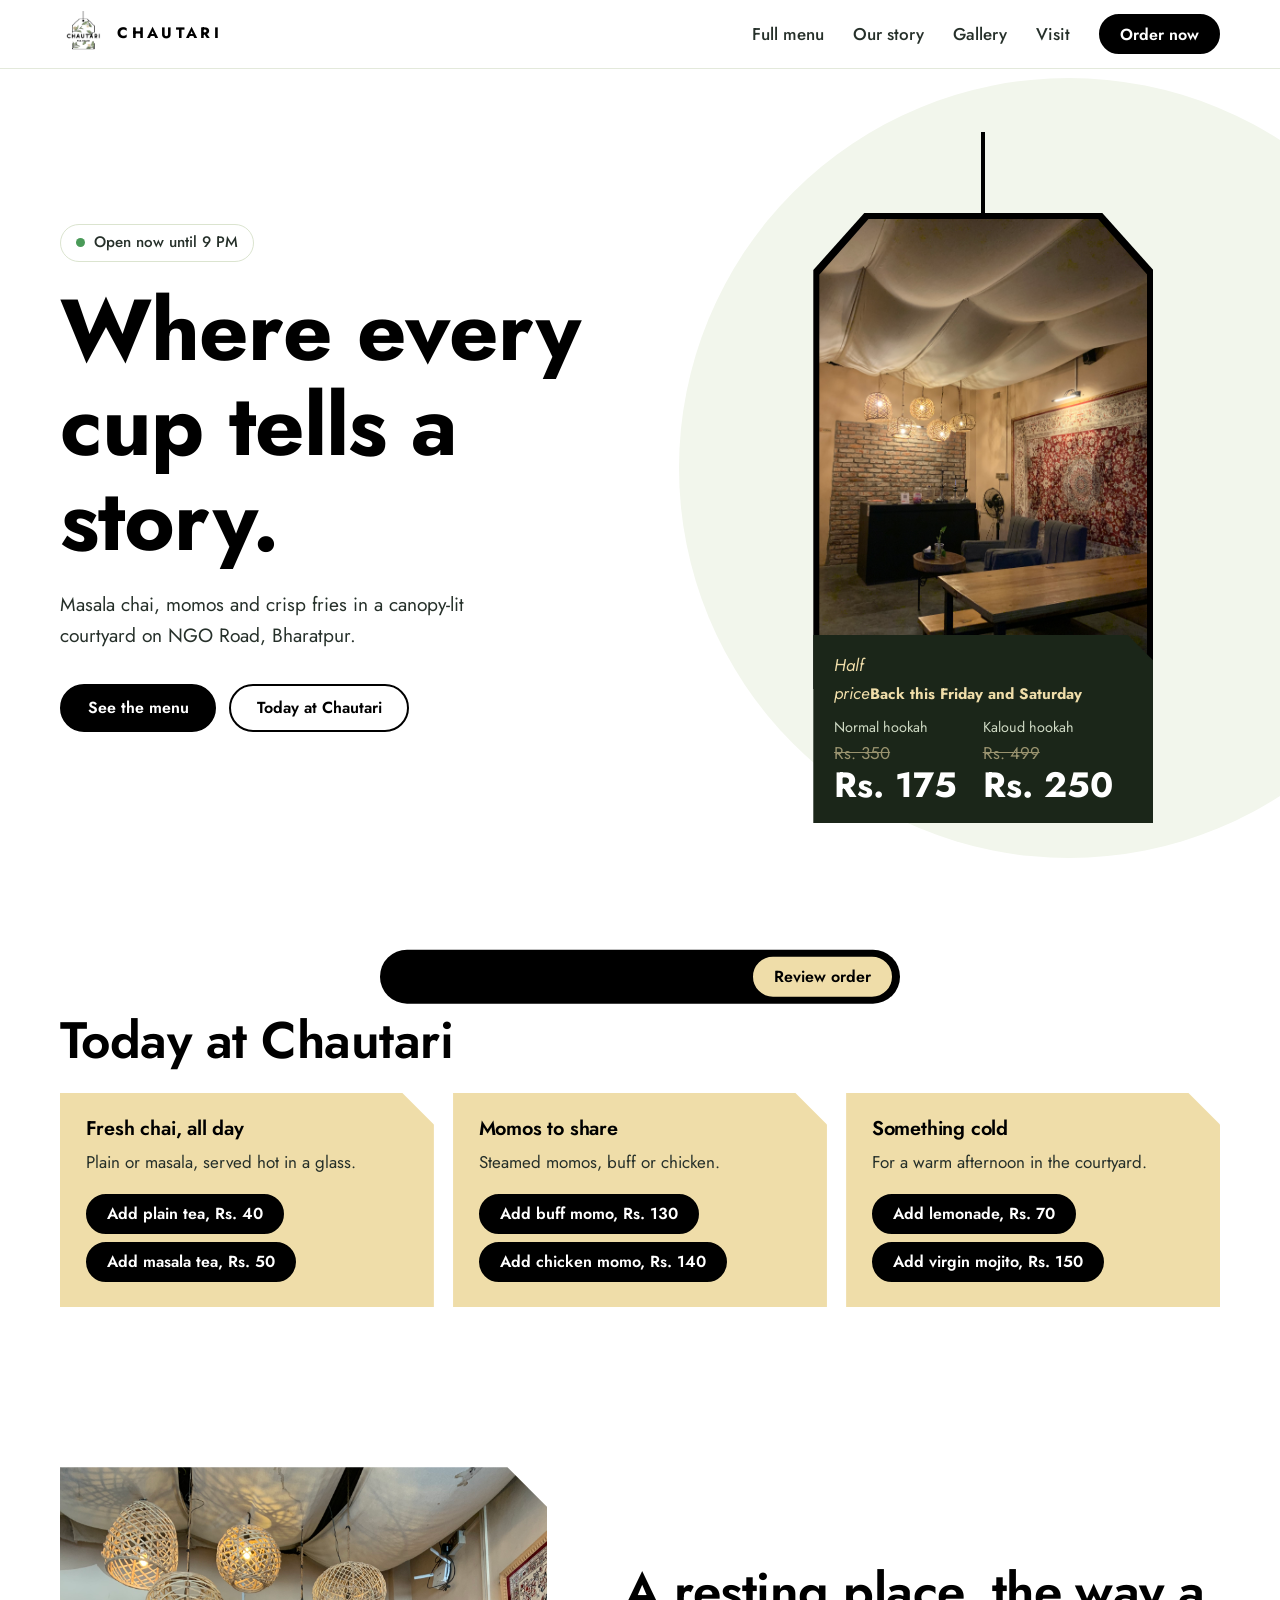
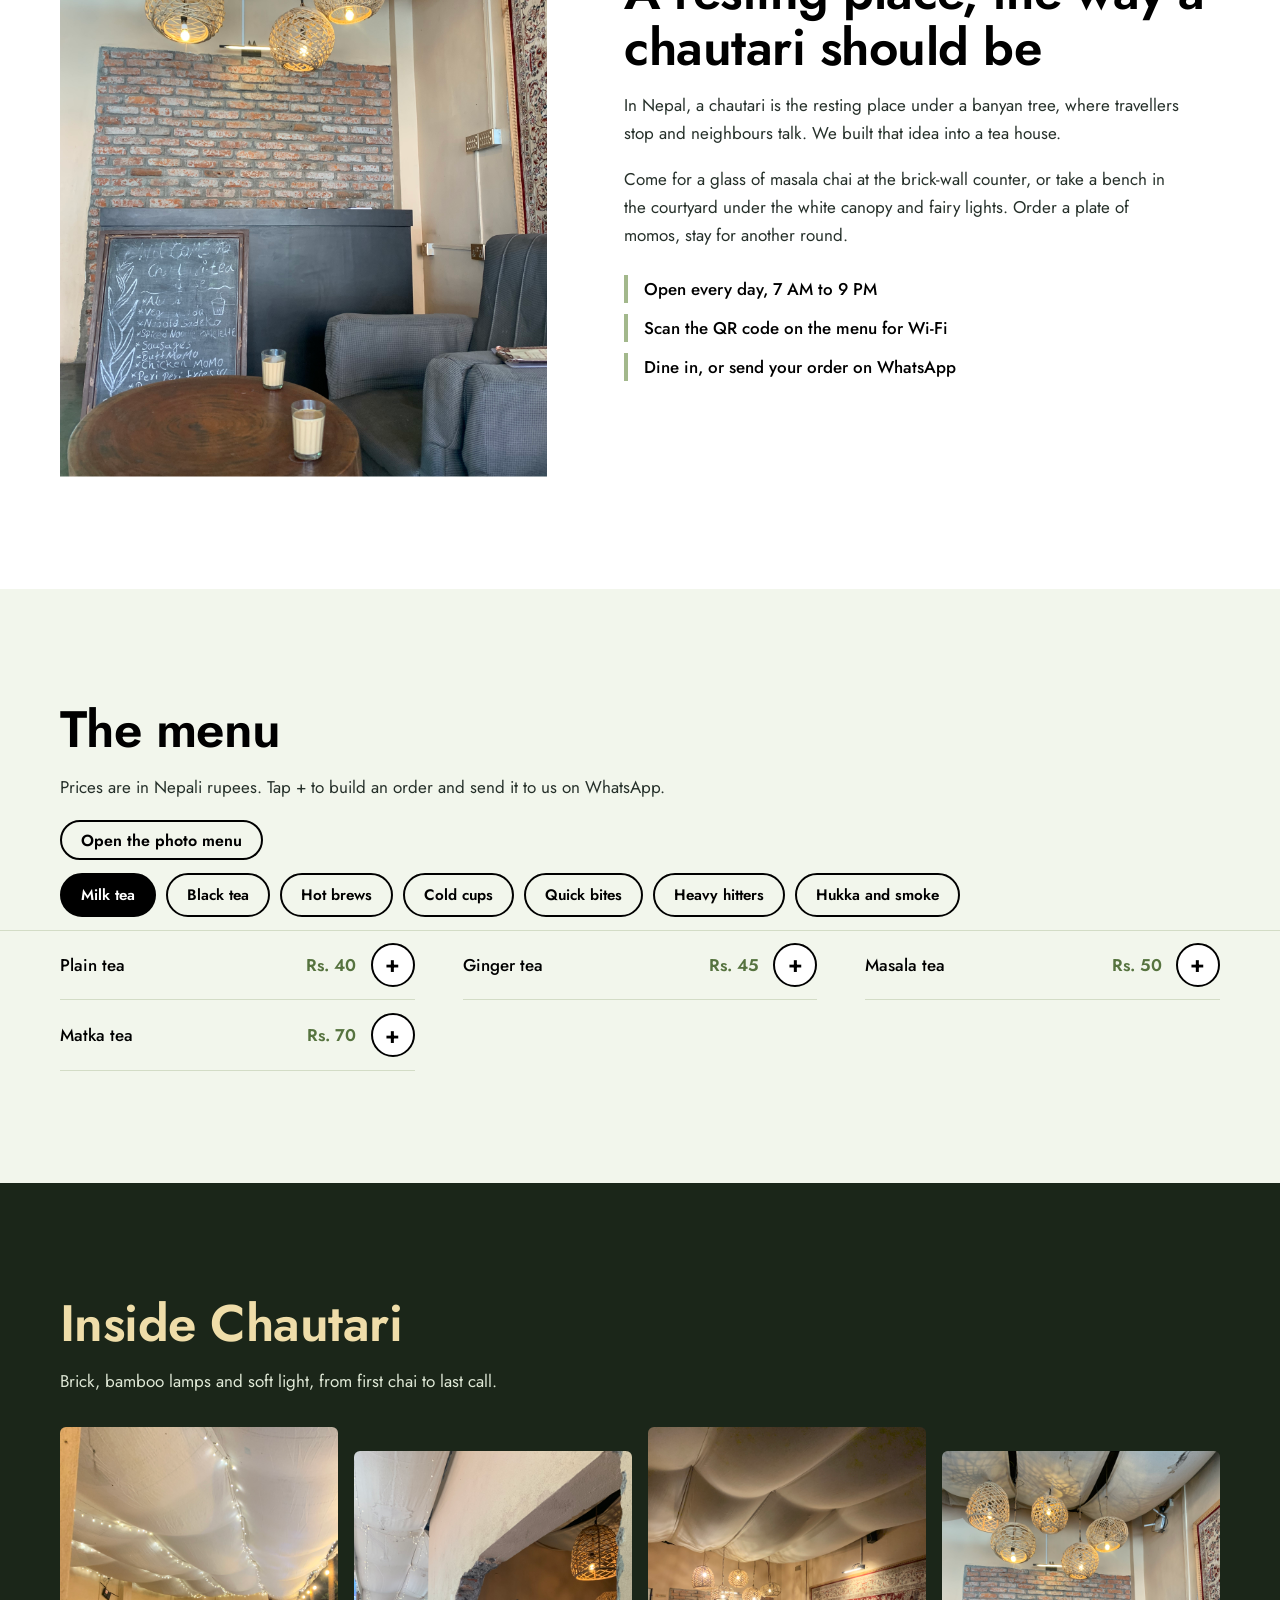
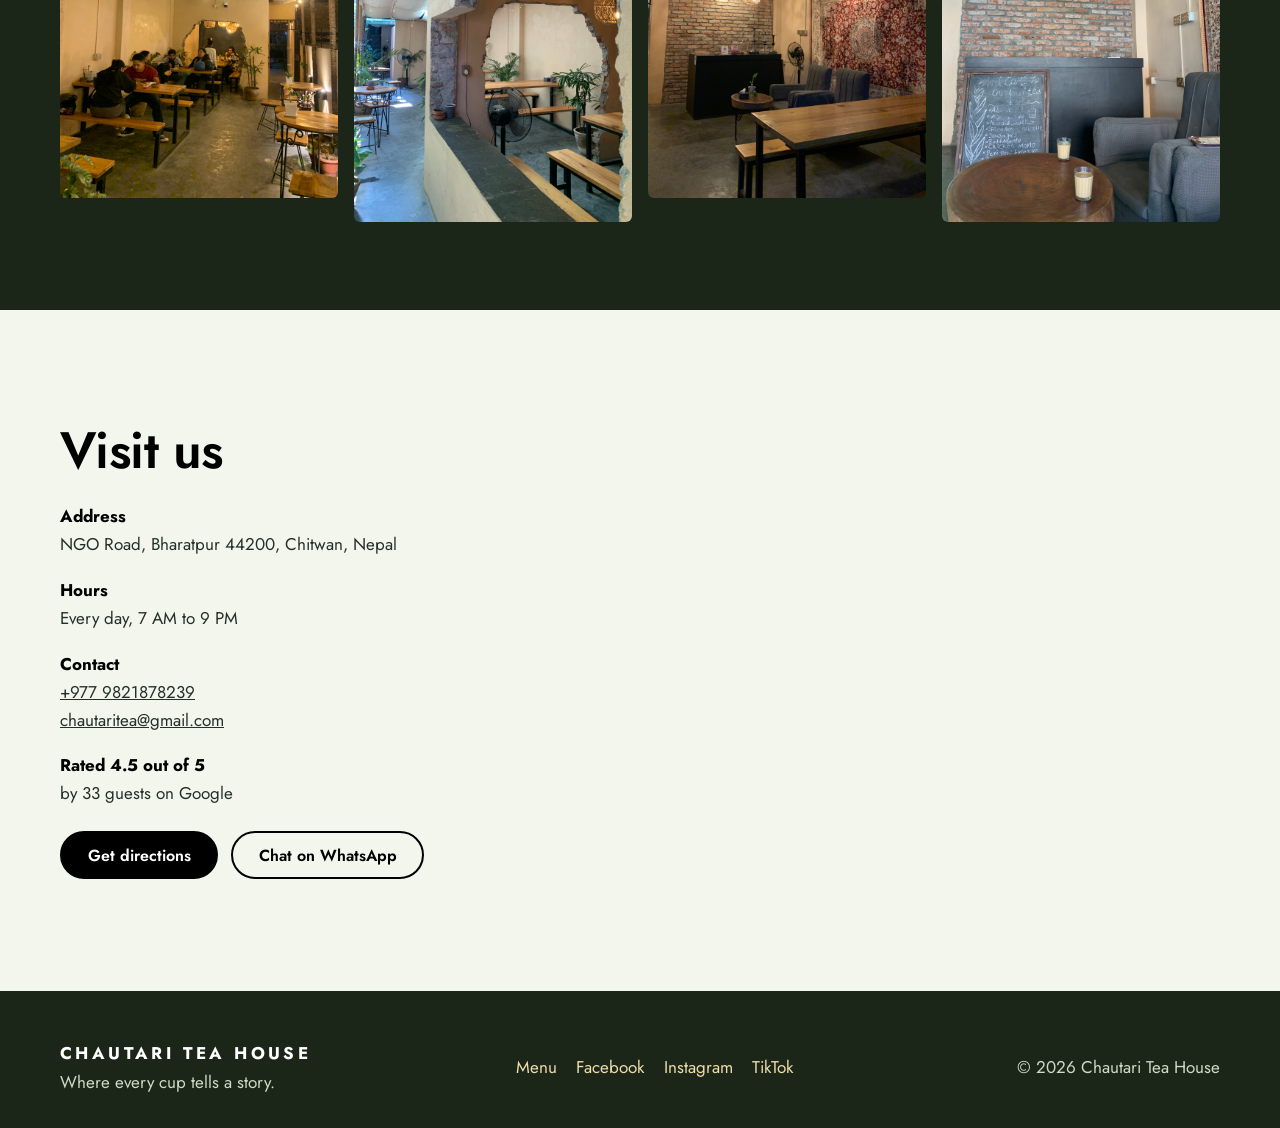
==== commit e5eb0807: "Add files via upload" ====
--- a/Chautari Tea House/index.html
+++ b/Chautari Tea House/index.html
@@ -18,8 +18,8 @@
 <body id="top">
 <header class="nav"><div class="wrap">
 <a class="brand" href="#top"><img src="images/logo.JPG" alt="Chautari Tea House logo" width="46" height="46"><span>Chautari</span></a>
-<nav id="links"><a href="#menu">Menu</a><a href="#story">Our story</a><a href="#gallery">Gallery</a><a href="#visit">Visit</a><a class="btn sm" href="#menu">Order now</a></nav>
-<a class="btn sm navmenu" href="#menu">Menu</a>
+<nav id="links"><a href="menu.html">Full menu</a><a href="#story">Our story</a><a href="#gallery">Gallery</a><a href="#visit">Visit</a><a class="btn sm" href="#menu">Order now</a></nav>
+<a class="btn sm navmenu" href="menu.html">Menu</a>
 <button id="burger" aria-label="Open navigation" aria-expanded="false"><i></i><i></i><i></i></button>
 </div></header>
 
@@ -31,7 +31,7 @@
 <p class="lead">Masala chai, momos and crisp fries in a canopy-lit courtyard on NGO Road, Bharatpur.</p>
 <div class="cta"><a class="btn" href="#menu">See the menu</a><a class="btn ghost" href="#today">Today at Chautari</a></div>
 </div>
-<div class="tagwrap"><div class="tag"><img src="images/IMG_1399.jpg" alt="Lounge corner with brick wall, wicker lamps and a Persian rug" fetchpriority="high"></div><a class="deal" href="#menu" id="deal"><span class="dk" id="dk">Hookah offer, every Friday and Saturday</span><div class="dp"><div><small>Normal hookah</small><s>Rs. 350</s><b>Rs. 175</b></div><div><small>Kaloud hookah</small><s>Rs. 499</s><b>Rs. 250</b></div></div></a></div>
+<div class="tagwrap"><div class="tag"><img src="images/IMG_1399.jpg" alt="Lounge corner with brick wall, wicker lamps and a Persian rug" fetchpriority="high"></div><a class="deal" href="#menu" id="deal"><i class="off" aria-hidden="true">Half<br>price</i><span class="dk" id="dk">Hookah offer, every Friday and Saturday</span><div class="dp"><div><small>Normal hookah</small><s>Rs. 350</s><b>Rs. 175</b></div><div><small>Kaloud hookah</small><s>Rs. 499</s><b>Rs. 250</b></div></div></a></div>
 </div></section>
 
 <section class="today" id="today"><div class="wrap">
@@ -52,6 +52,7 @@
 <section class="menu" id="menu"><div class="wrap">
 <h2>The menu</h2>
 <p>Prices are in Nepali rupees. Tap + to build an order and send it to us on WhatsApp.</p>
+<div class="cta" style="margin-top:1.2rem"><a class="btn ghost sm" href="menu.html">Open the photo menu</a></div>
 <div class="tabs" id="tabs" role="tablist"></div>
 <div class="note" id="hknote" hidden></div>
 <div class="list" id="list"></div>
@@ -85,7 +86,7 @@
 
 <footer><div class="wrap">
 <div><b style="color:#fff;letter-spacing:.2em;text-transform:uppercase">Chautari Tea House</b><br>Where every cup tells a story.</div>
-<div><a href="https://www.facebook.com/chautariteahouse" target="_blank" rel="noopener">Facebook</a><a href="https://www.instagram.com/chautariteahouse/" target="_blank" rel="noopener">Instagram</a><a href="https://www.tiktok.com/@chautariteahouse" target="_blank" rel="noopener">TikTok</a></div>
+<div><a href="menu.html">Menu</a><a href="https://www.facebook.com/chautariteahouse" target="_blank" rel="noopener">Facebook</a><a href="https://www.instagram.com/chautariteahouse/" target="_blank" rel="noopener">Instagram</a><a href="https://www.tiktok.com/@chautariteahouse" target="_blank" rel="noopener">TikTok</a></div>
 <div>&copy; 2026 Chautari Tea House</div>
 </div></footer>
 
@@ -168,6 +169,7 @@
   $('#tcards').append(d);
 });
 $('#deal').addEventListener('click',()=>show('Hukka and smoke'));
+if(!FRI){$('#dk').textContent='Back this Friday and Saturday';$('#deal').classList.add('idle')}
 if(FRI)document.body.classList.add('offer-day');
 // lightbox + dialog backdrop close
 document.querySelectorAll('.g').forEach(b=>b.onclick=()=>{$('#lb img').src=b.firstElementChild.src;$('#lb img').alt=b.firstElementChild.alt;$('#lb').showModal()});
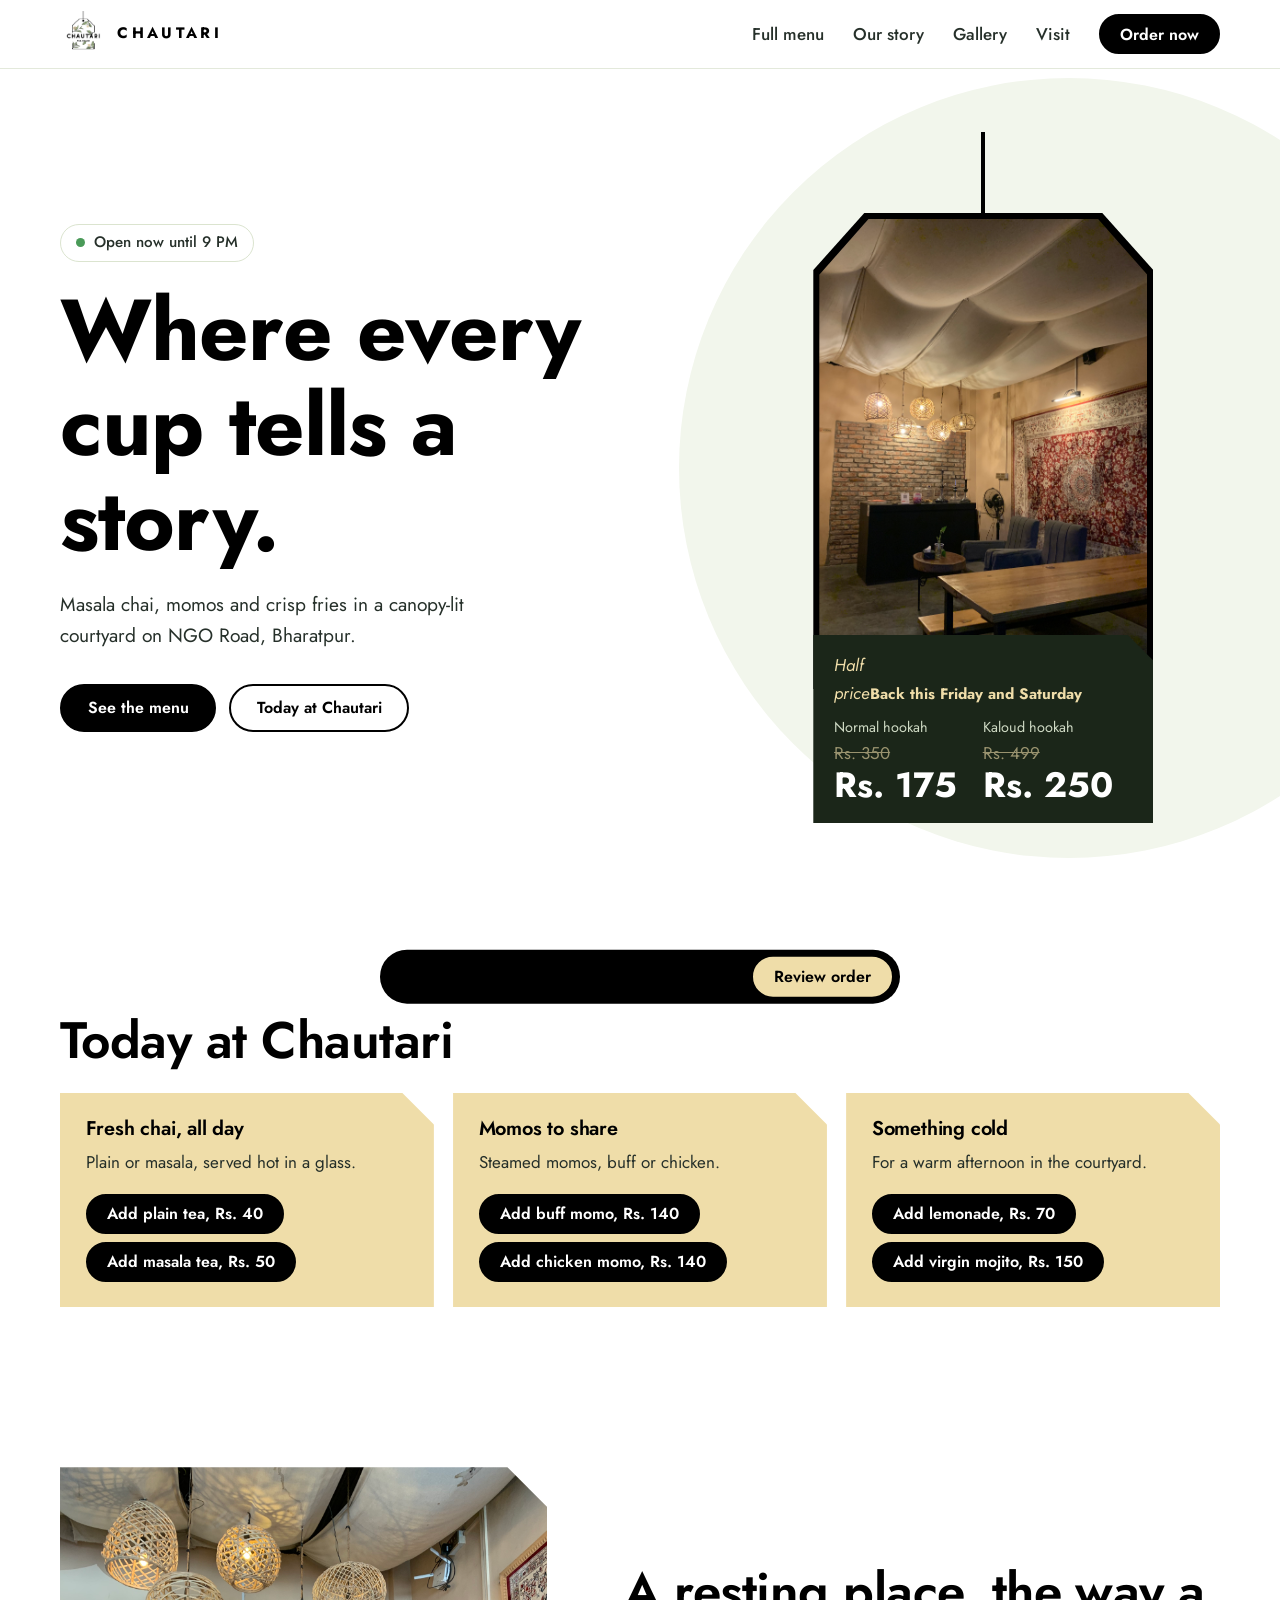
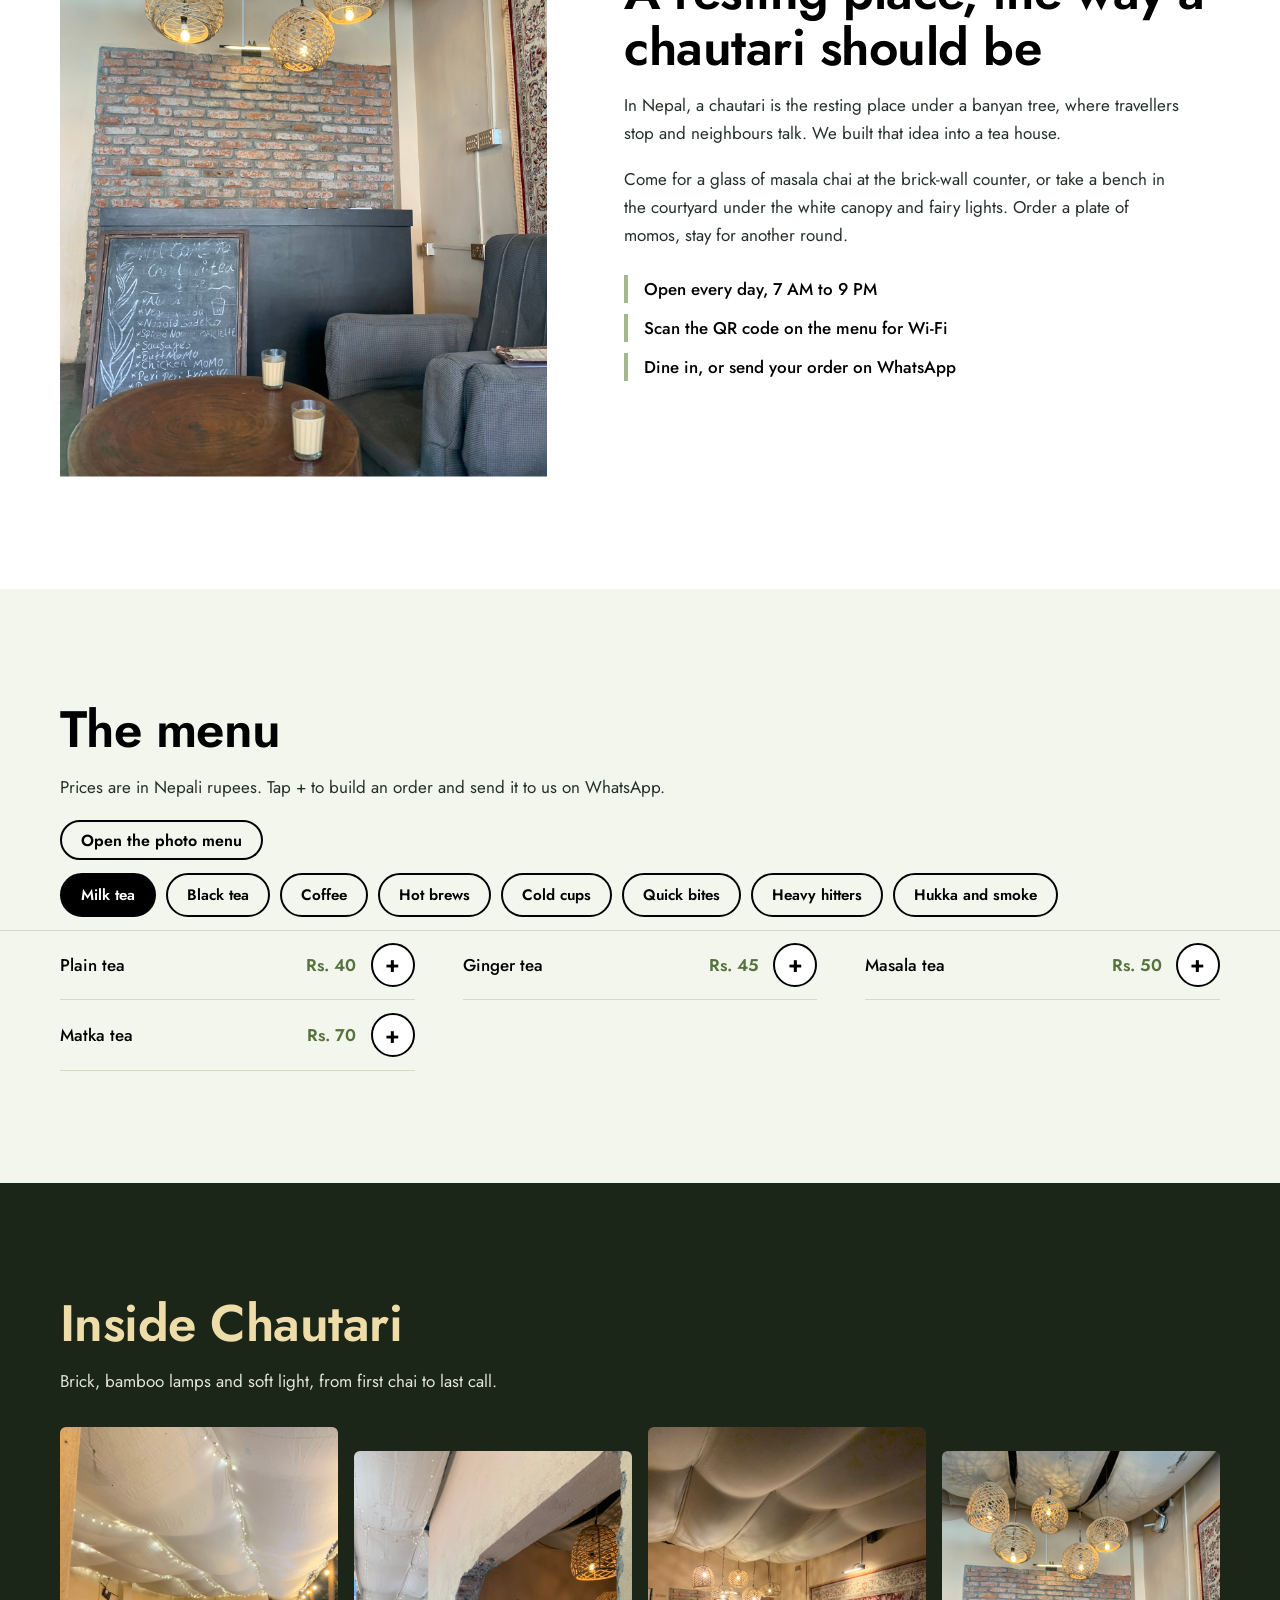
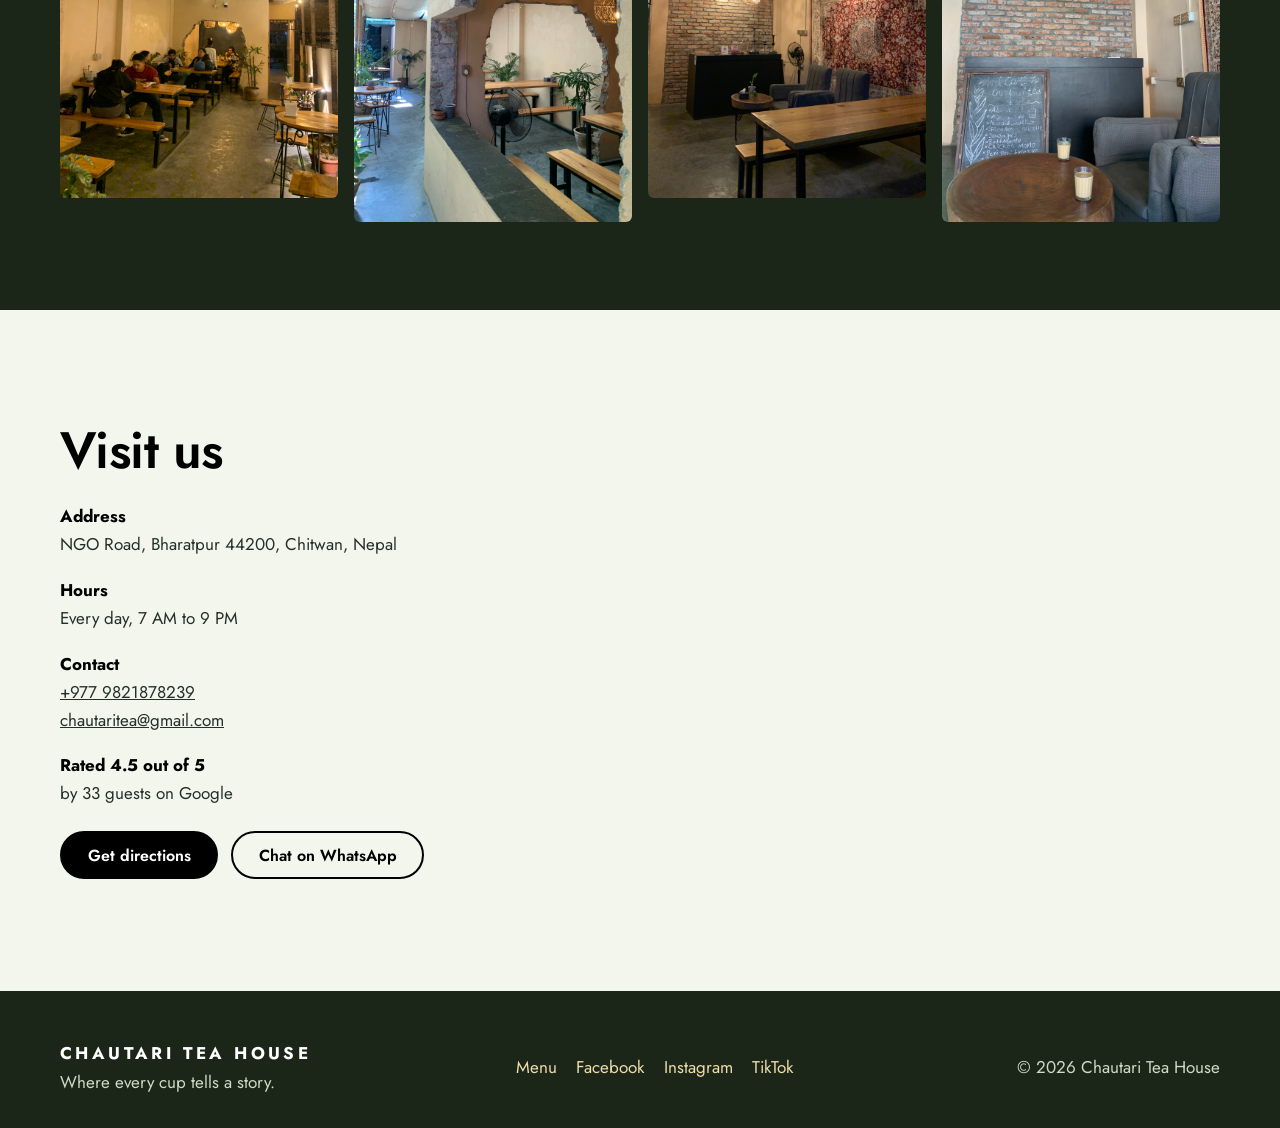
==== commit fbda2b19: "Add files via upload" ====
--- a/Chautari Tea House/index.html
+++ b/Chautari Tea House/index.html
@@ -103,7 +103,7 @@
 
 <script>
 const $=s=>document.querySelector(s),WA='9779821878239',R=n=>'Rs. '+(Number.isInteger(n)?n:n.toFixed(2));
-const M={"Milk tea":[["Plain tea",40],["Ginger tea",45],["Masala tea",50],["Matka tea",70]],"Black tea":[["Plain tea",30],["Ginger tea",35],["Lemon tea",40],["Masala tea",40],["Ginger lemon tea",45]],"Hot brews":[["Green tea",60],["Chamomile tea",80],["Peach tea",80],["Jasmine tea",80],["Hibiscus tea",80],["Hot lemon with honey",120]],"Cold cups":[["Lemonade",70],["Cold lemon",90],["Plain lassi",100],["Iced peach tea",150],["Virgin mojito",150],["Iced coffee",150]],"Quick bites":[["Cookies",100],["Veg pakoda",100],["Noodle sadeko",110],["Cheese fries",150],["PeriPeri fries",150],["Spicy spiral fries",150]],"Heavy hitters":[["Aalu chop",120],["Peanuts sadeko",130],["Buff momo",130],["Chicken momo",140],["Fried sausages",200]],"Hukka and smoke":[["Shikar Ice",25],["Surya",30],["Additional coal normal",50],["Additional coal Kaloud",80],["Normal hukka",350],["Kaloud hukka",499]]};
+const M={"Milk tea":[["Plain tea",40],["Ginger tea",45],["Masala tea",50],["Matka tea",70]],"Black tea":[["Plain tea",30],["Ginger tea",35],["Lemon tea",40],["Masala tea",40],["Ginger lemon tea",45]],"Coffee":[["Black coffee",70],["Milk coffee",90],["Iced black coffee",120],["Iced coffee",150]],"Hot brews":[["Green tea",60],["Chamomile tea",80],["Peach tea",80],["Jasmine tea",80],["Hibiscus tea",80],["Hot lemon with honey",120]],"Cold cups":[["Lemonade",70],["Cold lemon",100],["Plain lassi",100],["Iced peach tea",150],["Virgin mojito",150]],"Quick bites":[["Cookies",100],["Veg pakoda",100],["Noodle sadeko",110],["Cheese fries",150],["PeriPeri fries",150],["Spicy spiral fries",150]],"Heavy hitters":[["Aalu chop",120],["Peanuts sadeko",130],["Buff momo",140],["Chicken momo",140],["Fried sausages",200]],"Hukka and smoke":[["Shikar Ice",25],["Surya",30],["Additional coal normal",50],["Additional coal Kaloud",80],["Normal hukka",350],["Kaloud hukka",499]]};
 // Hookah offer every Friday and Saturday (Nepal time): Normal Rs. 175, Kaloud Rs. 250
 const FRI=['Fri','Sat'].includes(new Intl.DateTimeFormat('en-US',{timeZone:'Asia/Kathmandu',weekday:'short'}).format(new Date())),HK=['Normal hukka','Kaloud hukka'];
 const px=(c,n,p)=>FRI&&c==='Hukka and smoke'&&HK.includes(n)?{'Normal hukka':175,'Kaloud hukka':250}[n]:p;
@@ -120,7 +120,7 @@
   document.querySelectorAll('.tab').forEach(t=>t.setAttribute('aria-selected',t.dataset.c===cat));
   const a=document.querySelector('.tab[aria-selected=true]'),T=$('#tabs');if(a)T.scrollTo({left:a.offsetLeft-(T.clientWidth-a.offsetWidth)/2,behavior:'smooth'});
   const L=$('#list');L.innerHTML='';
-  $('#hknote').hidden=!(FRI&&cat==='Hukka and smoke');$('#hknote').textContent='Hookah offer on now: Normal Rs. 175, Kaloud Rs. 250. Prices below are already the offer prices.';
+  $('#hknote').hidden=cat!=='Hukka and smoke';$('#hknote').textContent=FRI?'Hookah offer on now: 50% off. Normal Rs. 175, Kaloud Rs. 250. Prices below are already the offer prices.':'Hookah is 50% off every Friday and Saturday: Normal Rs. 175, Kaloud Rs. 250.';
   M[cat].forEach(([n,p0])=>{const p=px(cat,n,p0),hk=p!==p0;
     const r=document.createElement('div');r.className='row'+(hk?' hot':'');
     r.innerHTML=`<b>${n}</b><span>${hk?`<s>${R(p0)}</s>`:''}${R(p)}</span><button class="add" aria-label="Add ${n} to order">+</button>`;
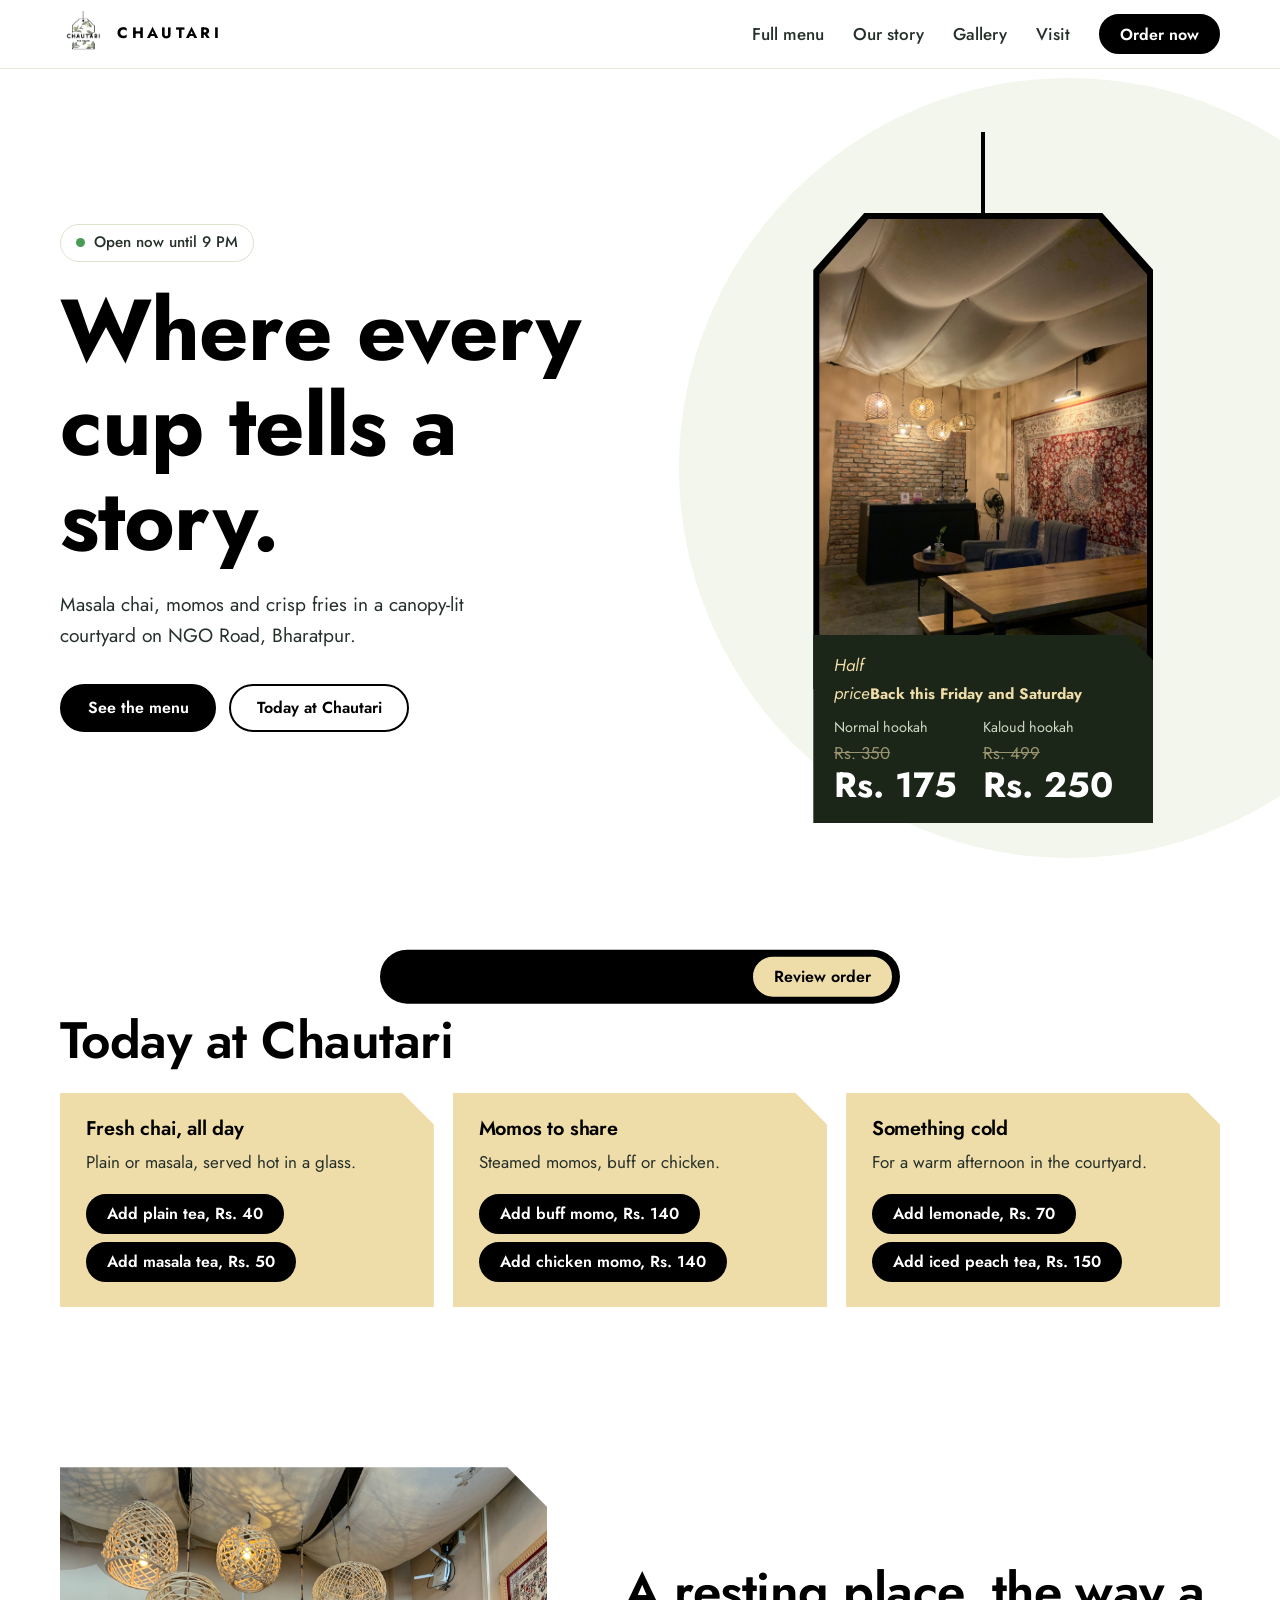
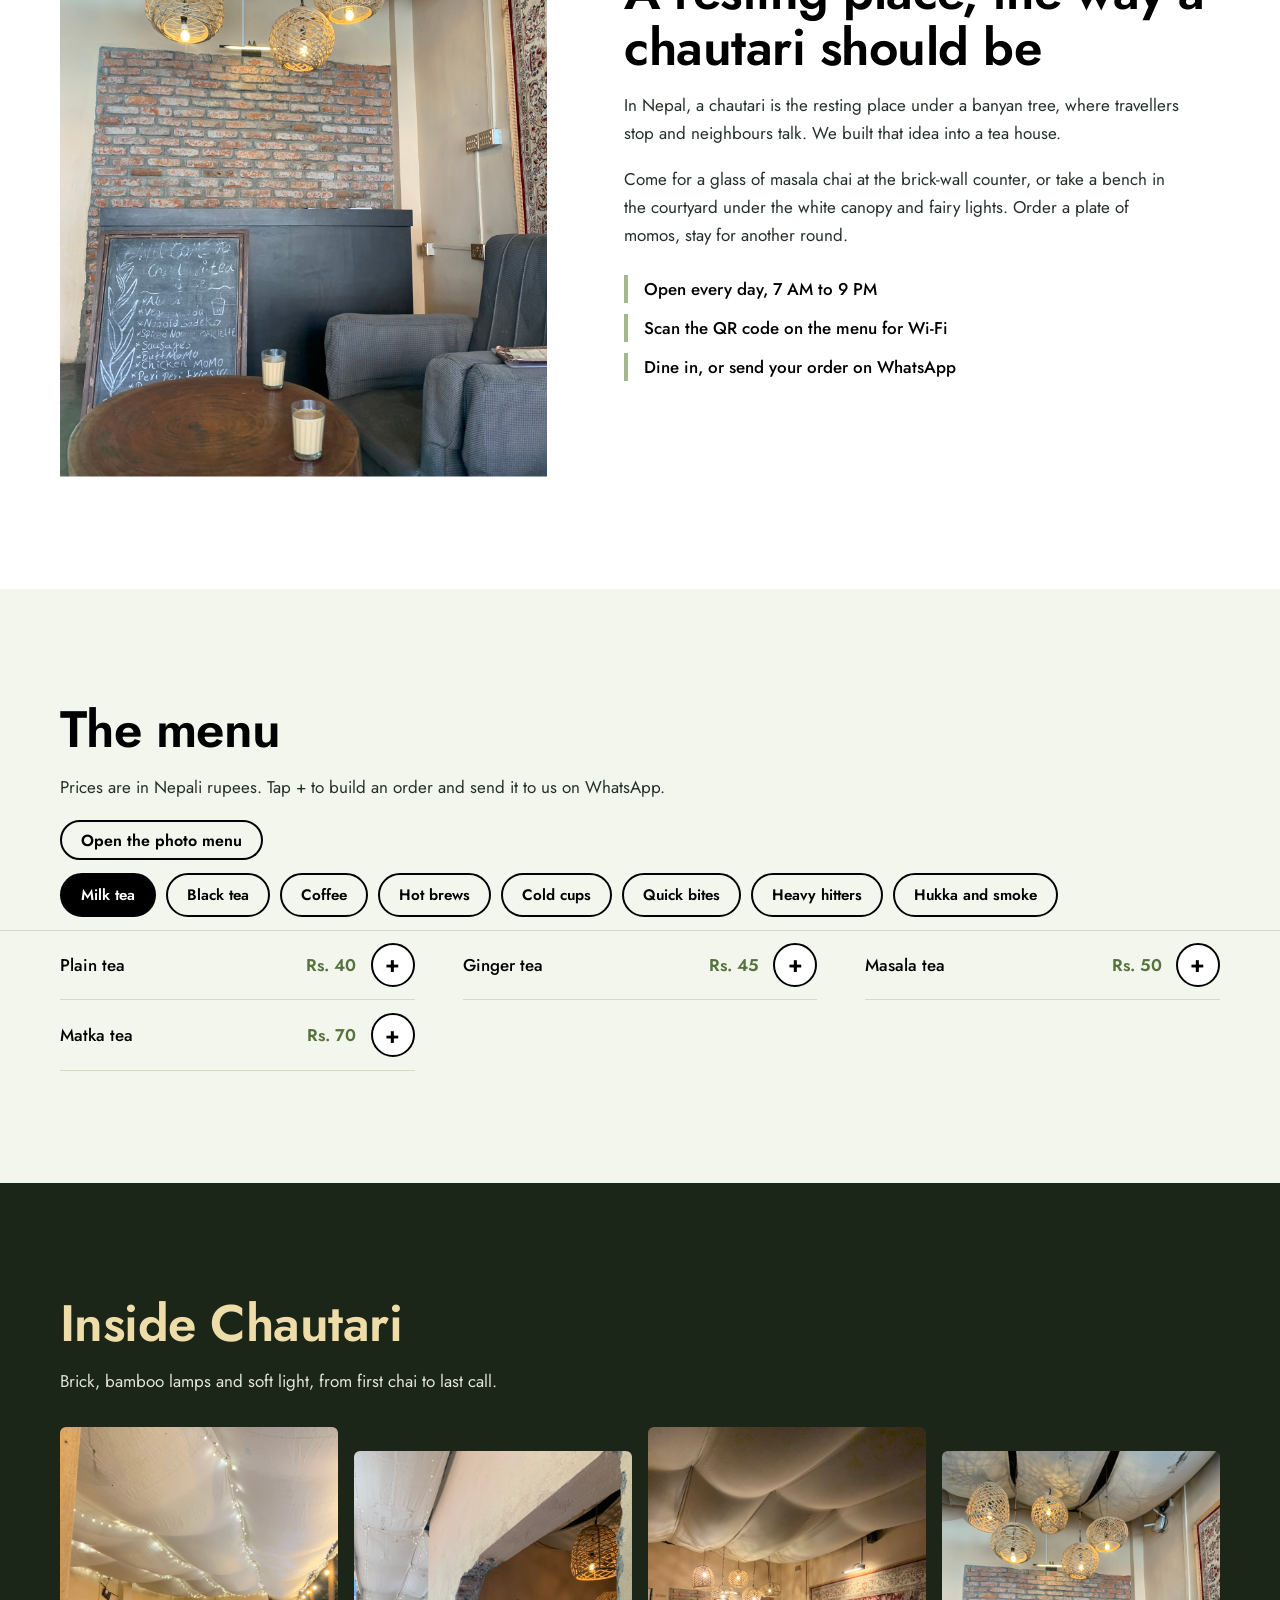
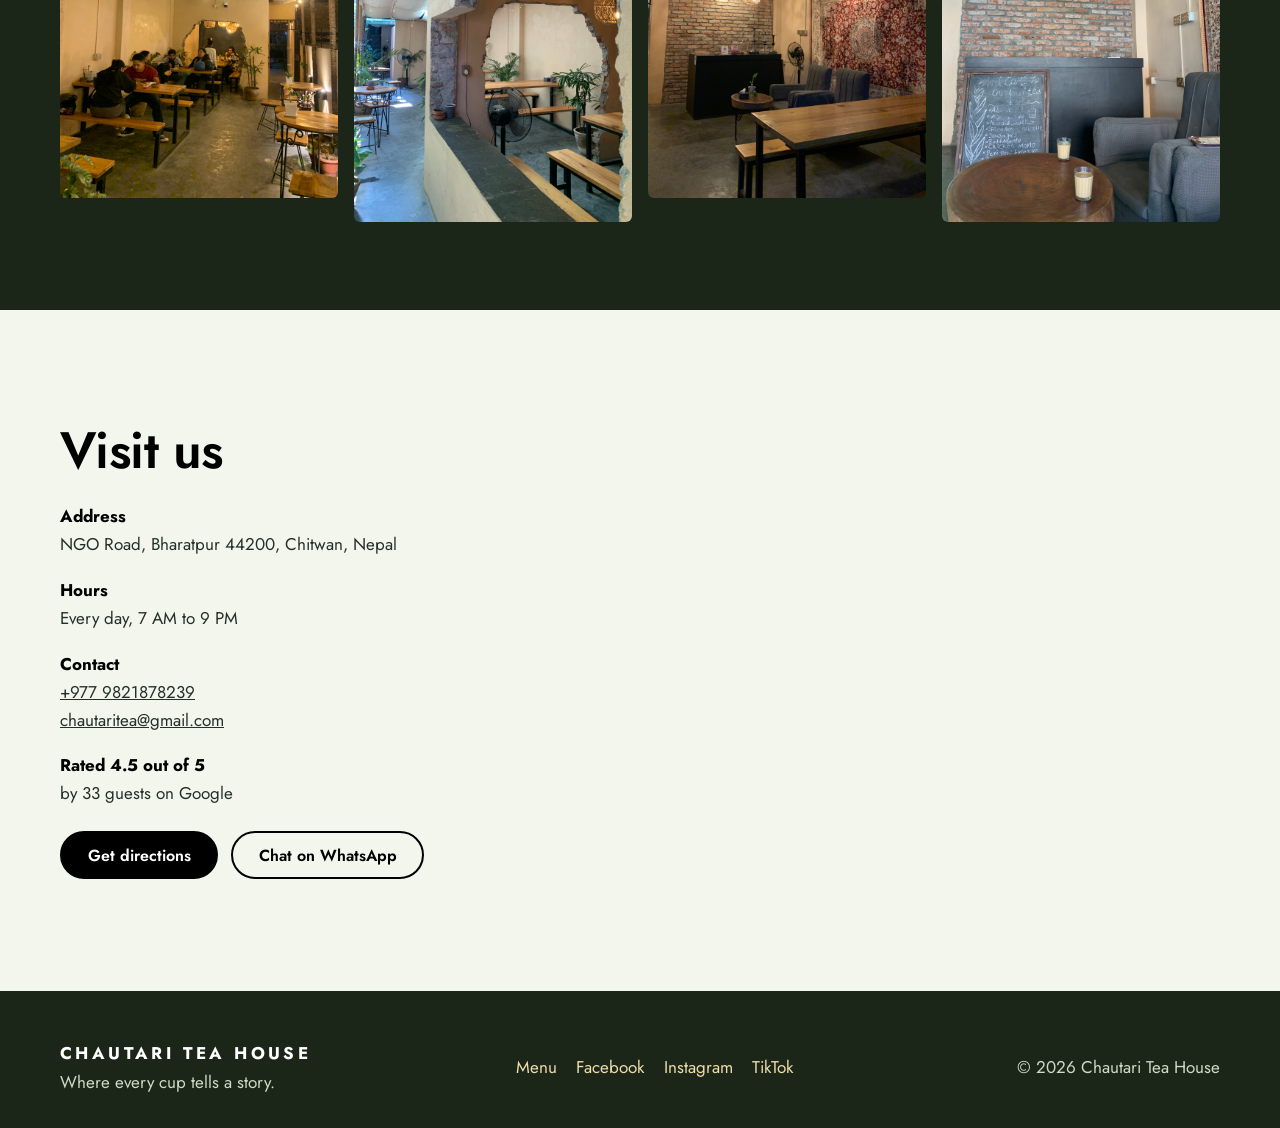
==== commit 97f5f71c: "Add files via upload" ====
--- a/Chautari Tea House/index.html
+++ b/Chautari Tea House/index.html
@@ -103,7 +103,7 @@
 
 <script>
 const $=s=>document.querySelector(s),WA='9779821878239',R=n=>'Rs. '+(Number.isInteger(n)?n:n.toFixed(2));
-const M={"Milk tea":[["Plain tea",40],["Ginger tea",45],["Masala tea",50],["Matka tea",70]],"Black tea":[["Plain tea",30],["Ginger tea",35],["Lemon tea",40],["Masala tea",40],["Ginger lemon tea",45]],"Coffee":[["Black coffee",70],["Milk coffee",90],["Iced black coffee",120],["Iced coffee",150]],"Hot brews":[["Green tea",60],["Chamomile tea",80],["Peach tea",80],["Jasmine tea",80],["Hibiscus tea",80],["Hot lemon with honey",120]],"Cold cups":[["Lemonade",70],["Cold lemon",100],["Plain lassi",100],["Iced peach tea",150],["Virgin mojito",150]],"Quick bites":[["Cookies",100],["Veg pakoda",100],["Noodle sadeko",110],["Cheese fries",150],["PeriPeri fries",150],["Spicy spiral fries",150]],"Heavy hitters":[["Aalu chop",120],["Peanuts sadeko",130],["Buff momo",140],["Chicken momo",140],["Fried sausages",200]],"Hukka and smoke":[["Shikar Ice",25],["Surya",30],["Additional coal normal",50],["Additional coal Kaloud",80],["Normal hukka",350],["Kaloud hukka",499]]};
+const M={"Milk tea":[["Plain tea",40],["Ginger tea",45],["Masala tea",50],["Matka tea",70]],"Black tea":[["Plain tea",30],["Ginger tea",35],["Lemon tea",40],["Masala tea",40],["Ginger lemon tea",45]],"Coffee":[["Black coffee",70],["Milk coffee",90],["Iced black coffee",120],["Iced coffee",150]],"Hot brews":[["Green tea",60],["Chamomile tea",80],["Peach tea",80],["Jasmine tea",80],["Hibiscus tea",80],["Hot lemon with honey",120]],"Cold cups":[["Lemonade",70],["Cold lemon",100],["Plain lassi",100],["Iced black coffee",120],["Iced coffee",150],["Iced peach tea",150]],"Quick bites":[["Cookies",100],["Veg pakoda",100],["Noodle sadeko",110],["PeriPeri fries",150],["Spicy spiral fries",150]],"Heavy hitters":[["Aalu chop",120],["Peanuts sadeko",130],["Buff momo",140],["Chicken momo",140],["Fried sausages",200]],"Hukka and smoke":[["Shikar Ice",25],["Surya",30],["Additional coal normal",50],["Additional coal Kaloud",80],["Normal hukka",350],["Kaloud hukka",499]]};
 // Hookah offer every Friday and Saturday (Nepal time): Normal Rs. 175, Kaloud Rs. 250
 const FRI=['Fri','Sat'].includes(new Intl.DateTimeFormat('en-US',{timeZone:'Asia/Kathmandu',weekday:'short'}).format(new Date())),HK=['Normal hukka','Kaloud hukka'];
 const px=(c,n,p)=>FRI&&c==='Hukka and smoke'&&HK.includes(n)?{'Normal hukka':175,'Kaloud hukka':250}[n]:p;
@@ -159,7 +159,7 @@
  ...(FRI?[{t:'Hookah offer is on today',d:'Normal hookah Rs. 175, Kaloud hookah Rs. 250.',i:[['Hukka and smoke','Normal hukka'],['Hukka and smoke','Kaloud hukka']]}]:[]),
  {t:'Fresh chai, all day',d:'Plain or masala, served hot in a glass.',i:[['Milk tea','Plain tea'],['Milk tea','Masala tea']]},
  {t:'Momos to share',d:'Steamed momos, buff or chicken.',i:[['Heavy hitters','Buff momo'],['Heavy hitters','Chicken momo']]},
- {t:'Something cold',d:'For a warm afternoon in the courtyard.',i:[['Cold cups','Lemonade'],['Cold cups','Virgin mojito']]}
+ {t:'Something cold',d:'For a warm afternoon in the courtyard.',i:[['Cold cups','Lemonade'],['Cold cups','Iced peach tea']]}
 ];
 if(NOTICE){$('#note').hidden=false;$('#note').textContent=NOTICE}
 if(!TODAY.length&&!NOTICE)$('#today').hidden=true;
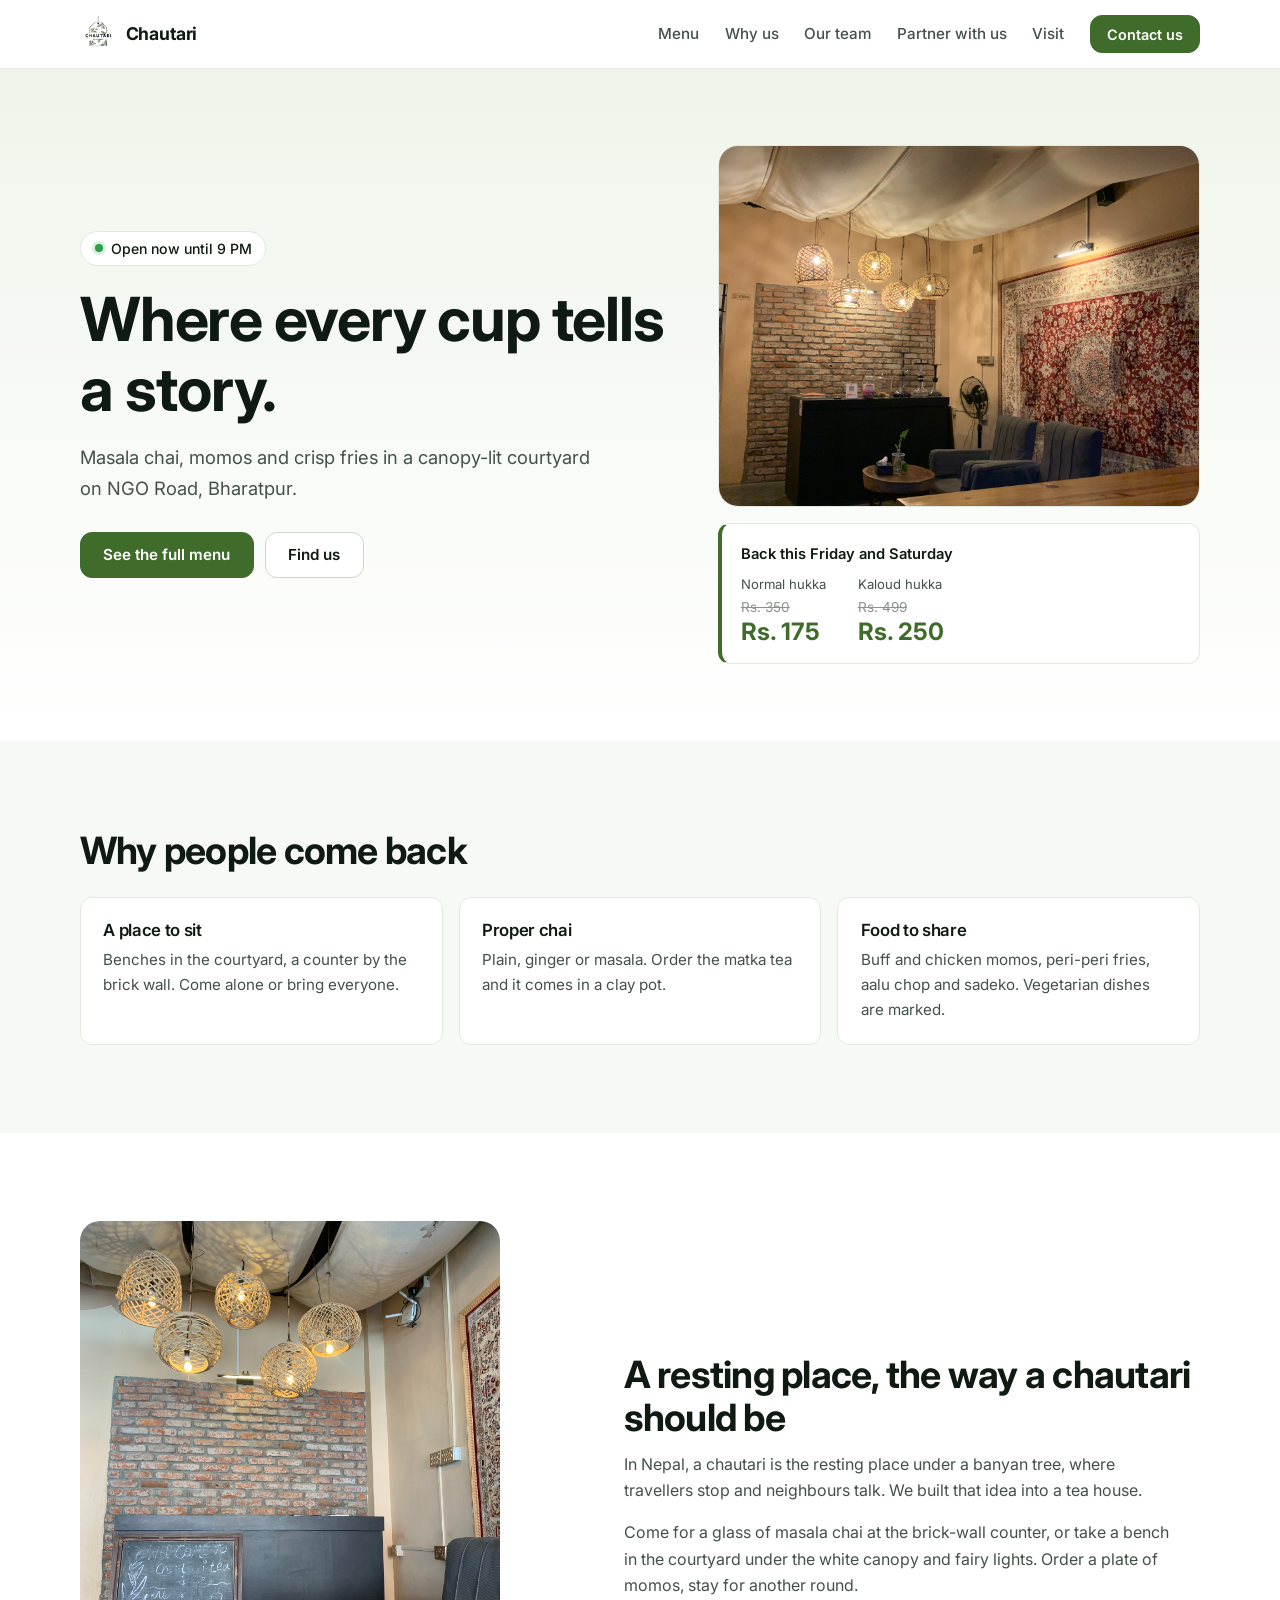
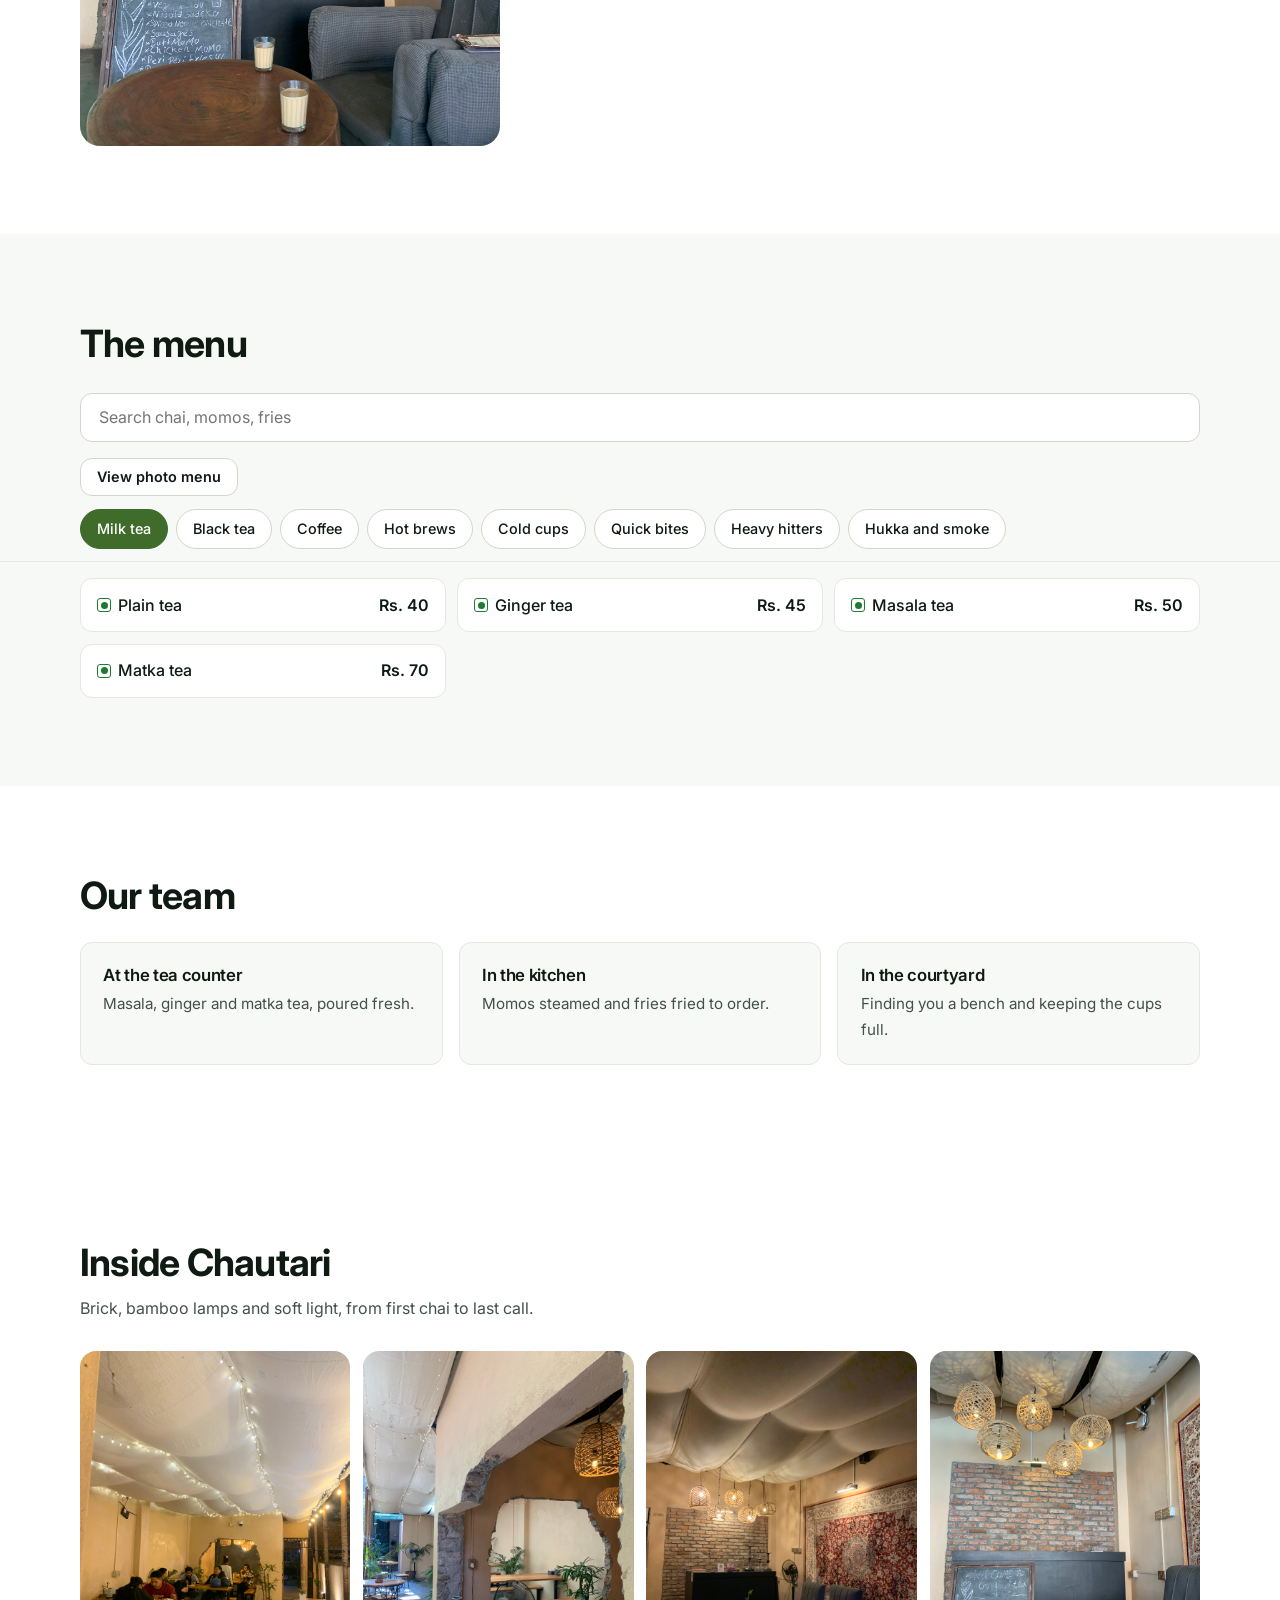
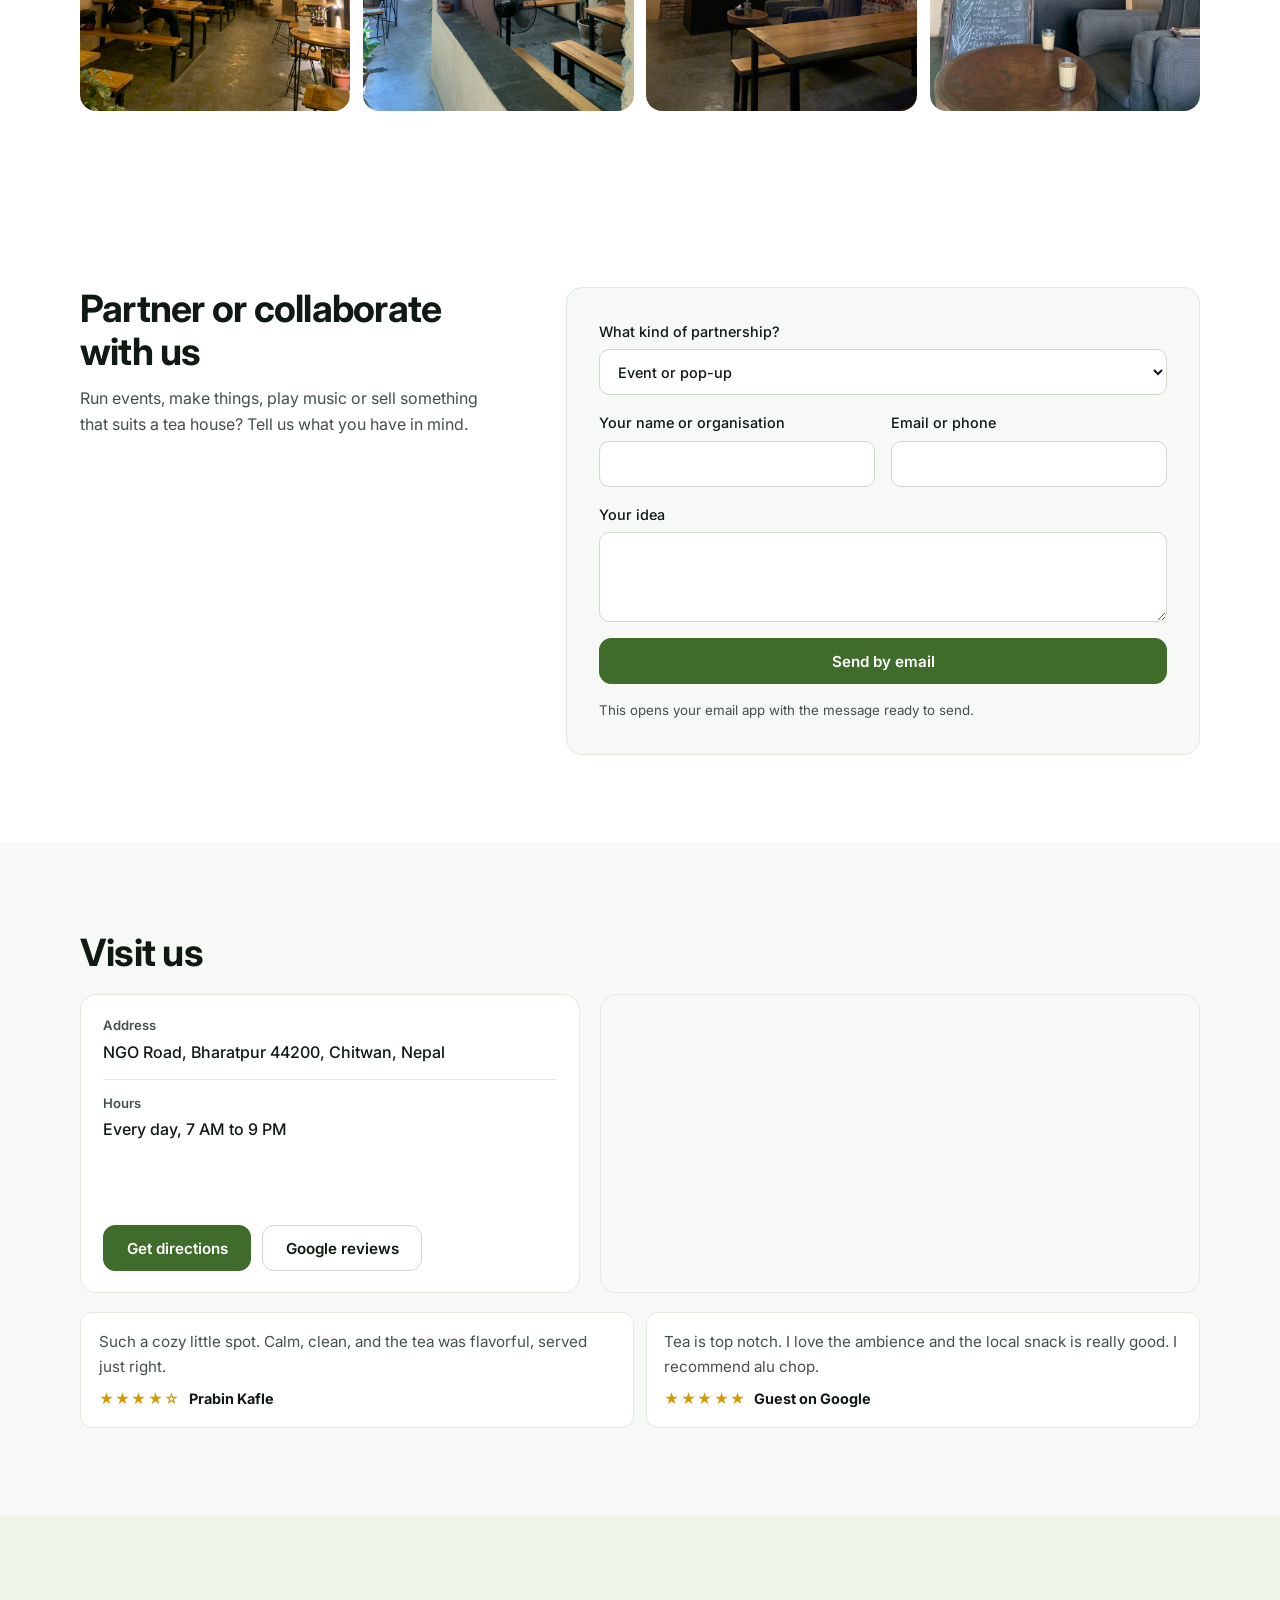
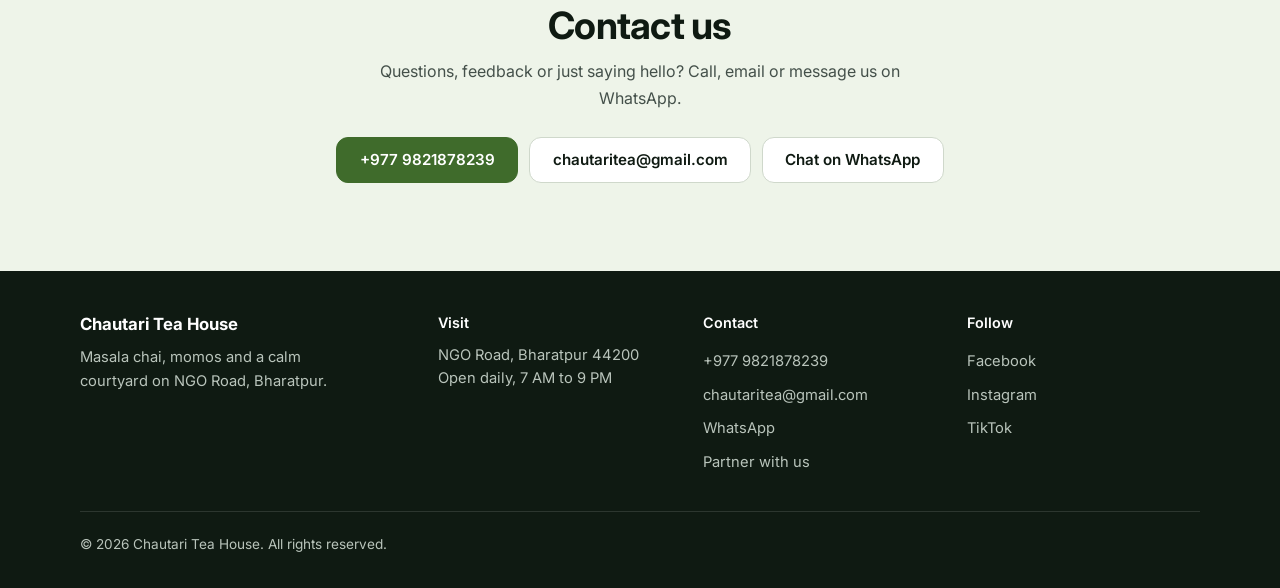
==== commit 9b686f81: "Add files via upload" ====
--- a/Chautari Tea House/index.html
+++ b/Chautari Tea House/index.html
@@ -6,22 +6,34 @@
 <title>Chautari Tea House | Bharatpur, Chitwan</title>
 <meta name="description" content="Masala chai, momos and a calm courtyard on NGO Road, Bharatpur. Open daily 7 AM to 9 PM.">
 <meta name="theme-color" content="#A3B88C">
+<link rel="canonical" href="https://www.chautariteahouse.com.np/">
 <meta property="og:title" content="Chautari Tea House | Bharatpur, Chitwan">
 <meta property="og:description" content="Where every cup tells a story. Tea, momos and fries on NGO Road, Bharatpur.">
+<meta property="og:url" content="https://www.chautariteahouse.com.np/">
 <meta property="og:image" content="https://www.chautariteahouse.com.np/images/IMG_1399.jpg">
+<link rel="manifest" href="manifest.json">
+<link rel="apple-touch-icon" href="images/icon-192.png">
 <link rel="icon" href="images/logo.JPG">
 <link rel="preconnect" href="https://fonts.googleapis.com"><link rel="preconnect" href="https://fonts.gstatic.com" crossorigin>
-<link href="https://fonts.googleapis.com/css2?family=Jost:wght@400;500;600;700&display=swap" rel="stylesheet">
-<script type="application/ld+json">{"@context":"https://schema.org","@type":"CafeOrCoffeeShop","name":"Chautari Tea House","url":"https://www.chautariteahouse.com.np","telephone":"+9779821878239","image":"https://www.chautariteahouse.com.np/images/IMG_1399.jpg","address":{"@type":"PostalAddress","streetAddress":"NGO Road","addressLocality":"Bharatpur","addressRegion":"Chitwan","postalCode":"44200","addressCountry":"NP"},"openingHours":"Mo-Su 07:00-21:00"}</script>
+<link href="https://fonts.googleapis.com/css2?family=Inter:wght@400;500;600;700&display=swap" rel="stylesheet">
 <link rel="stylesheet" href="style.css">
 </head>
 <body id="top">
 <header class="nav"><div class="wrap">
 <a class="brand" href="#top"><img src="images/logo.JPG" alt="Chautari Tea House logo" width="46" height="46"><span>Chautari</span></a>
-<nav id="links"><a href="menu.html">Full menu</a><a href="#story">Our story</a><a href="#gallery">Gallery</a><a href="#visit">Visit</a><a class="btn sm" href="#menu">Order now</a></nav>
-<a class="btn sm navmenu" href="menu.html">Menu</a>
+<div class="nav-end">
+<nav id="links">
+<a href="#menu">Menu</a>
+<a href="#why">Why us</a>
+<a href="#team">Our team</a>
+<a href="#partner">Partner with us</a>
+<a href="#visit">Visit</a>
+<a class="btn sm" href="#contact">Contact us</a>
+</nav>
 <button id="burger" aria-label="Open navigation" aria-expanded="false"><i></i><i></i><i></i></button>
+</div>
 </div></header>
+<a class="promo" id="promo" hidden></a>
 
 <main>
 <section class="hero"><div class="wrap">
@@ -29,16 +41,20 @@
 <div class="status" id="status"><i></i><span>Open daily 7 AM to 9 PM</span></div>
 <h1>Where every cup tells a story.</h1>
 <p class="lead">Masala chai, momos and crisp fries in a canopy-lit courtyard on NGO Road, Bharatpur.</p>
-<div class="cta"><a class="btn" href="#menu">See the menu</a><a class="btn ghost" href="#today">Today at Chautari</a></div>
-</div>
-<div class="tagwrap"><div class="tag"><img src="images/IMG_1399.jpg" alt="Lounge corner with brick wall, wicker lamps and a Persian rug" fetchpriority="high"></div><a class="deal" href="#menu" id="deal"><i class="off" aria-hidden="true">Half<br>price</i><span class="dk" id="dk">Hookah offer, every Friday and Saturday</span><div class="dp"><div><small>Normal hookah</small><s>Rs. 350</s><b>Rs. 175</b></div><div><small>Kaloud hookah</small><s>Rs. 499</s><b>Rs. 250</b></div></div></a></div>
-</div></section>
-
-<section class="today" id="today"><div class="wrap">
-<h2>Today at Chautari</h2>
-<div class="note" id="note" hidden></div>
-<div class="tcards" id="tcards"></div>
-</div></section>
+<div class="cta"><a class="btn" href="menu.html">See the full menu</a><a class="btn ghost" href="#visit">Find us</a></div>
+</div>
+<div class="tagwrap"><div class="tag"><img src="images/IMG_1399.jpg" alt="Lounge corner with brick wall, wicker lamps and a Persian rug" width="1200" height="1600" fetchpriority="high"></div>
+<a class="deal" href="#menu" id="deal"><i class="off">Half price</i><span class="dk" id="dk">Hookah offer, every Friday and Saturday</span>
+<div class="dp"><div><small id="dn1">Normal hukka</small><s id="ds1">Rs. 350</s><b id="dp1">Rs. 175</b></div><div><small id="dn2">Kaloud hukka</small><s id="ds2">Rs. 499</s><b id="dp2">Rs. 250</b></div></div></a></div>
+</div></section>
+
+<section class="why" id="why"><div class="wrap">
+<h2>Why people come back</h2>
+<div class="wgrid">
+<div class="wc"><h3>A place to sit</h3><p>Benches in the courtyard, a counter by the brick wall. Come alone or bring everyone.</p></div>
+<div class="wc"><h3>Proper chai</h3><p>Plain, ginger or masala. Order the matka tea and it comes in a clay pot.</p></div>
+<div class="wc"><h3>Food to share</h3><p>Buff and chicken momos, peri-peri fries, aalu chop and sadeko. Vegetarian dishes are marked.</p></div>
+</div></div></section>
 
 <section class="story" id="story"><div class="wrap">
 <img class="cut" src="images/IMG_0792.jpg" alt="Two glasses of chai beside the chalkboard menu" loading="lazy">
@@ -46,134 +62,144 @@
 <h2>A resting place, the way a chautari should be</h2>
 <p>In Nepal, a chautari is the resting place under a banyan tree, where travellers stop and neighbours talk. We built that idea into a tea house.</p>
 <p>Come for a glass of masala chai at the brick-wall counter, or take a bench in the courtyard under the white canopy and fairy lights. Order a plate of momos, stay for another round.</p>
-<ul class="facts"><li>Open every day, 7 AM to 9 PM</li><li>Scan the QR code on the menu for Wi-Fi</li><li>Dine in, or send your order on WhatsApp</li></ul>
 </div></div></section>
 
 <section class="menu" id="menu"><div class="wrap">
 <h2>The menu</h2>
-<p>Prices are in Nepali rupees. Tap + to build an order and send it to us on WhatsApp.</p>
-<div class="cta" style="margin-top:1.2rem"><a class="btn ghost sm" href="menu.html">Open the photo menu</a></div>
+<input class="find" id="find" type="search" placeholder="Search chai, momos, fries" aria-label="Search the menu" enterkeyhint="search" autocomplete="off">
+<div class="cta" style="margin-top:1rem"><a class="btn ghost sm" href="menu.html">View photo menu</a></div>
 <div class="tabs" id="tabs" role="tablist"></div>
 <div class="note" id="hknote" hidden></div>
 <div class="list" id="list"></div>
 </div></section>
+
+<section class="team" id="team"><div class="wrap">
+<h2>Our team</h2>
+<div class="wgrid">
+<div class="wc tm"><h3>At the tea counter</h3><p>Masala, ginger and matka tea, poured fresh.</p></div>
+<div class="wc tm"><h3>In the kitchen</h3><p>Momos steamed and fries fried to order.</p></div>
+<div class="wc tm"><h3>In the courtyard</h3><p>Finding you a bench and keeping the cups full.</p></div>
+</div></div></section>
 
 <section class="gallery" id="gallery"><div class="wrap">
 <h2>Inside Chautari</h2>
 <p>Brick, bamboo lamps and soft light, from first chai to last call.</p>
 <div class="gal">
-<button class="g"><img src="images/IMG_1400.jpg" alt="Guests at wooden tables on the fairy-lit patio at night" loading="lazy"></button>
-<button class="g"><img src="images/IMG_0793.jpg" alt="Sunlit patio seen through the arched wall opening" loading="lazy"></button>
-<button class="g"><img src="images/IMG_1399.jpg" alt="Lounge corner with brick wall, wicker lamps and a Persian rug" loading="lazy"></button>
-<button class="g"><img src="images/IMG_0792.jpg" alt="Two glasses of chai beside the chalkboard menu" loading="lazy"></button>
-</div></div></section>
-
+<button class="g" type="button" aria-label="Enlarge photo"><img src="images/IMG_1400.jpg" alt="Guests at wooden tables on the fairy-lit patio at night" width="1200" height="1600" loading="lazy"></button>
+<button class="g" type="button" aria-label="Enlarge photo"><img src="images/IMG_0793.jpg" alt="Sunlit patio seen through the arched wall opening" width="1200" height="1600" loading="lazy"></button>
+<button class="g" type="button" aria-label="Enlarge photo"><img src="images/IMG_1399.jpg" alt="Lounge corner with brick wall, wicker lamps and a Persian rug" width="1200" height="1600" loading="lazy"></button>
+<button class="g" type="button" aria-label="Enlarge photo"><img src="images/IMG_0792.jpg" alt="Two glasses of chai beside the chalkboard menu" width="1200" height="1500" loading="lazy"></button>
+</div></div></section>
+
+<section class="reserve" id="partner"><div class="wrap">
+<div>
+<h2>Partner or collaborate with us</h2>
+<p>Run events, make things, play music or sell something that suits a tea house? Tell us what you have in mind.</p>
+</div>
+<form id="pform">
+<label class="full"><span>What kind of partnership?</span><select id="ptype"><option>Event or pop-up</option><option>Supplier or local maker</option><option>Music, art or content</option><option>Brand or sponsor</option><option>Something else</option></select></label>
+<label><span>Your name or organisation</span><input id="po" required autocomplete="organization"></label>
+<label><span>Email or phone</span><input id="pc" required autocomplete="email"></label>
+<label class="full"><span>Your idea</span><textarea id="pm" required></textarea></label>
+<button class="btn full" type="submit">Send by email</button>
+<small class="full">This opens your email app with the message ready to send.</small>
+</form>
+</div></section>
 
 <section class="visit" id="visit"><div class="wrap">
-<div>
 <h2>Visit us</h2>
+<div class="vgrid">
+<div class="vinfo">
 <div class="info">
-<div><b>Address</b>NGO Road, Bharatpur 44200, Chitwan, Nepal</div>
-<div><b>Hours</b>Every day, 7 AM to 9 PM</div>
-<div><b>Contact</b><a href="tel:+9779821878239">+977 9821878239</a><br><a href="mailto:chautaritea@gmail.com">chautaritea@gmail.com</a></div>
-<div><b>Rated 4.5 out of 5</b>by 33 guests on Google</div>
-</div>
-<div class="cta"><a class="btn" target="_blank" rel="noopener" href="https://maps.google.com/?q=Chautari+Tea+House,+NGO+Road,+Bharatpur,+Chitwan,+Nepal">Get directions</a><a class="btn ghost" target="_blank" rel="noopener" href="https://wa.me/9779821878239">Chat on WhatsApp</a></div>
+<div><b>Address</b><span>NGO Road, Bharatpur 44200, Chitwan, Nepal</span></div>
+<div><b>Hours</b><span>Every day, 7 AM to 9 PM</span></div>
+</div>
+<div class="cta"><a class="btn" target="_blank" rel="noopener" href="https://maps.google.com/?q=Chautari+Tea+House,+NGO+Road,+Bharatpur,+Chitwan,+Nepal">Get directions</a><a class="btn ghost" target="_blank" rel="noopener" href="https://www.google.com/maps/search/?api=1&query=Chautari+Tea+House,+NGO+Road,+Bharatpur,+Chitwan,+Nepal">Google reviews</a></div>
 </div>
 <div class="map"><iframe title="Map to Chautari Tea House" loading="lazy" referrerpolicy="no-referrer-when-downgrade" src="https://www.google.com/maps?q=Chautari+Tea+House,+NGO+Road,+Bharatpur,+Chitwan,+Nepal&output=embed"></iframe></div>
+</div>
+<div class="quotes" id="quotes"></div>
+</div></section>
+
+<section class="contact" id="contact"><div class="wrap">
+<h2>Contact us</h2>
+<p>Questions, feedback or just saying hello? Call, email or message us on WhatsApp.</p>
+<div class="cta" style="margin-top:1.6rem"><a class="btn" href="tel:+9779821878239">+977 9821878239</a><a class="btn ghost" href="mailto:chautaritea@gmail.com">chautaritea@gmail.com</a><a class="btn ghost" target="_blank" rel="noopener" href="https://wa.me/9779821878239">Chat on WhatsApp</a></div>
 </div></section>
 </main>
 
-<footer><div class="wrap">
-<div><b style="color:#fff;letter-spacing:.2em;text-transform:uppercase">Chautari Tea House</b><br>Where every cup tells a story.</div>
-<div><a href="menu.html">Menu</a><a href="https://www.facebook.com/chautariteahouse" target="_blank" rel="noopener">Facebook</a><a href="https://www.instagram.com/chautariteahouse/" target="_blank" rel="noopener">Instagram</a><a href="https://www.tiktok.com/@chautariteahouse" target="_blank" rel="noopener">TikTok</a></div>
-<div>&copy; 2026 Chautari Tea House</div>
-</div></footer>
-
-<div class="bar" id="bar"><span id="bt"></span><button class="btn sm" id="bo">Review order</button></div>
-<dialog id="sheet"><h3 style="margin-bottom:.5rem">Your order</h3><div id="lines"></div><div style="display:grid;gap:.8rem;margin-top:1rem">
-<div class="mode"><label><input type="radio" name="mode" value="Dine-in" checked> Dine-in</label><label><input type="radio" name="mode" value="Pickup"> Pickup</label></div>
-<label>Your name<input id="on" autocomplete="name"></label>
-<label><span id="tl">Table number (optional)</span><input id="tn"></label>
-<label>Note (optional)<input id="nt" placeholder="Less sugar, no onion"></label>
-</div>
-<div class="tot"><span>Total</span><span id="sum"></span></div>
-<button class="btn" id="send" style="width:100%">Send order on WhatsApp</button><button class="btn ghost" id="cl" style="width:100%;margin-top:.6rem">Keep browsing</button></dialog>
+<footer><div class="wrap fgrid">
+<div><b class="fb">Chautari Tea House</b><p>Masala chai, momos and a calm courtyard on NGO Road, Bharatpur.</p><button type="button" class="btn sm" id="install" hidden>Add to home screen</button></div>
+<div><h4>Visit</h4><p>NGO Road, Bharatpur 44200<br>Open daily, 7 AM to 9 PM</p></div>
+<div><h4>Contact</h4><a href="tel:+9779821878239">+977 9821878239</a><a href="mailto:chautaritea@gmail.com">chautaritea@gmail.com</a><a target="_blank" rel="noopener" href="https://wa.me/9779821878239">WhatsApp</a><a href="#partner">Partner with us</a></div>
+<div><h4>Follow</h4><a href="https://www.facebook.com/chautariteahouse" target="_blank" rel="noopener">Facebook</a><a href="https://www.instagram.com/chautariteahouse/" target="_blank" rel="noopener">Instagram</a><a href="https://www.tiktok.com/@chautariteahouse" target="_blank" rel="noopener">TikTok</a></div>
+</div><div class="wrap legal">&copy; 2026 Chautari Tea House. All rights reserved.</div></footer>
+
 <dialog id="lb"><img alt=""></dialog>
 
+<script src="menu-data.js"></script>
 <script>
-const $=s=>document.querySelector(s),WA='9779821878239',R=n=>'Rs. '+(Number.isInteger(n)?n:n.toFixed(2));
-const M={"Milk tea":[["Plain tea",40],["Ginger tea",45],["Masala tea",50],["Matka tea",70]],"Black tea":[["Plain tea",30],["Ginger tea",35],["Lemon tea",40],["Masala tea",40],["Ginger lemon tea",45]],"Coffee":[["Black coffee",70],["Milk coffee",90],["Iced black coffee",120],["Iced coffee",150]],"Hot brews":[["Green tea",60],["Chamomile tea",80],["Peach tea",80],["Jasmine tea",80],["Hibiscus tea",80],["Hot lemon with honey",120]],"Cold cups":[["Lemonade",70],["Cold lemon",100],["Plain lassi",100],["Iced black coffee",120],["Iced coffee",150],["Iced peach tea",150]],"Quick bites":[["Cookies",100],["Veg pakoda",100],["Noodle sadeko",110],["PeriPeri fries",150],["Spicy spiral fries",150]],"Heavy hitters":[["Aalu chop",120],["Peanuts sadeko",130],["Buff momo",140],["Chicken momo",140],["Fried sausages",200]],"Hukka and smoke":[["Shikar Ice",25],["Surya",30],["Additional coal normal",50],["Additional coal Kaloud",80],["Normal hukka",350],["Kaloud hukka",499]]};
-// Hookah offer every Friday and Saturday (Nepal time): Normal Rs. 175, Kaloud Rs. 250
-const FRI=['Fri','Sat'].includes(new Intl.DateTimeFormat('en-US',{timeZone:'Asia/Kathmandu',weekday:'short'}).format(new Date())),HK=['Normal hukka','Kaloud hukka'];
-const px=(c,n,p)=>FRI&&c==='Hukka and smoke'&&HK.includes(n)?{'Normal hukka':175,'Kaloud hukka':250}[n]:p;
-const sl=s=>s.toLowerCase().replace(/[^a-z0-9]+/g,'-').replace(/^-|-$/g,'');
-// open status (Nepal time)
-(()=>{const h=+new Intl.DateTimeFormat('en-GB',{timeZone:'Asia/Kathmandu',hour:'numeric',hour12:false}).format(new Date())%24,on=h>=7&&h<21,s=$('#status');
-s.classList.toggle('on',on);s.lastElementChild.textContent=on?'Open now until 9 PM':'Closed now, opens at 7 AM'})();
-// nav
-$('#burger').onclick=e=>{const o=$('#links').classList.toggle('open');e.currentTarget.setAttribute('aria-expanded',o)};
-document.querySelectorAll('#links a').forEach(a=>a.onclick=()=>$('#links').classList.remove('open'));
-// menu
-const C={};
-function show(cat){
-  document.querySelectorAll('.tab').forEach(t=>t.setAttribute('aria-selected',t.dataset.c===cat));
-  const a=document.querySelector('.tab[aria-selected=true]'),T=$('#tabs');if(a)T.scrollTo({left:a.offsetLeft-(T.clientWidth-a.offsetWidth)/2,behavior:'smooth'});
-  const L=$('#list');L.innerHTML='';
-  $('#hknote').hidden=cat!=='Hukka and smoke';$('#hknote').textContent=FRI?'Hookah offer on now: 50% off. Normal Rs. 175, Kaloud Rs. 250. Prices below are already the offer prices.':'Hookah is 50% off every Friday and Saturday: Normal Rs. 175, Kaloud Rs. 250.';
-  M[cat].forEach(([n,p0])=>{const p=px(cat,n,p0),hk=p!==p0;
-    const r=document.createElement('div');r.className='row'+(hk?' hot':'');
-    r.innerHTML=`<b>${n}</b><span>${hk?`<s>${R(p0)}</s>`:''}${R(p)}</span><button class="add" aria-label="Add ${n} to order">+</button>`;
-    r.querySelector('.add').onclick=()=>add(cat,n,p);
-    const im=new Image();im.alt=n;im.loading='lazy';im.onload=()=>r.prepend(im);im.src=`images/menu/${sl(cat)}-${sl(n)}.jpg`;
-    L.append(r);
+const $=s=>document.querySelector(s);
+const esc=s=>String(s).replace(/[&<>"']/g,c=>({"&":"&amp;","<":"&lt;",">":"&gt;","\"":"&quot;","'":"&#39;"}[c]));
+let last="milk-tea";
+function diet(item){if(item.diet!=="veg"&&item.diet!=="nonveg")return "";const name=CH.ui(item.diet);return `<i class="diet ${item.diet}" title="${esc(name)}" aria-label="${esc(name)}"><i></i></i>`}
+function row(item,query){
+  const p=CH.price(item),hot=p!==item.price;
+  const r=document.createElement("div");
+  r.className="row"+(hot?" hot":"");
+  r.innerHTML=`<b>${diet(item)}${esc(item.en)}${query?`<small class="secname">${esc(CH.placeName(item))}</small>`:""}</b><span class="price">${hot?`<s>${CH.money(item.price)}</s>`:""}${CH.money(p)}</span>`;
+  const im=new Image(); im.alt=item.en; im.loading="lazy"; im.onload=()=>r.prepend(im); im.src=CH.photo(item);
+  return r;
+}
+function show(cat,q){
+  const query=(q||"").trim();
+  document.querySelectorAll(".tab").forEach(t=>t.setAttribute("aria-selected",!query&&t.dataset.c===cat?"true":"false"));
+  const a=document.querySelector(".tab[aria-selected=true]"),T=$("#tabs");
+  if(a)T.scrollTo({left:a.offsetLeft-(T.clientWidth-a.offsetWidth)/2,behavior:"smooth"});
+  const hookah=!query&&cat==="hukka-and-smoke";
+  $("#hknote").hidden=!hookah;
+  if(hookah)$("#hknote").textContent=CH.offerOn()?CH.ui("hkOn"):CH.ui("hkOff");
+  const L=$("#list"); L.innerHTML="";
+  const items=query?CH.search(query):(CH.sectionById(cat)||CH.sections[0]).items;
+  if(!items.length){const p=document.createElement("p");p.className="empty";p.textContent=CH.ui("nothing");L.append(p);return}
+  items.forEach(item=>L.append(row(item,!!query)));
+  if(!query)last=cat;
+}
+function buildTabs(){
+  const T=$("#tabs");
+  CH.sections.forEach(s=>{
+    const b=document.createElement("button");
+    b.type="button"; b.className="tab"; b.setAttribute("role","tab"); b.dataset.c=s.id; b.textContent=s.en;
+    b.onclick=()=>{$("#find").value="";show(s.id);const r=$("#list").getBoundingClientRect();if(r.top<0||r.top>innerHeight*.6)$("#list").scrollIntoView({behavior:"smooth"})};
+    T.append(b);
   });
 }
-Object.keys(M).forEach((c,i)=>{const b=document.createElement('button');b.className='tab';b.role='tab';b.dataset.c=c;b.textContent=c;b.onclick=()=>{show(c);const r=$('#list').getBoundingClientRect();if(r.top<0||r.top>innerHeight*.6)$('#list').scrollIntoView({behavior:'smooth'})};$('#tabs').append(b)});
-show('Milk tea');
-// order
-const label=(c,n)=>/^(Milk|Black) tea$/.test(c)?`${c}: ${n}`:n+(FRI&&c==='Hukka and smoke'&&HK.includes(n)?' (Fri/Sat offer)':'');
-function add(c,n,p){const k=c+'|'+n;(C[k]=C[k]||{l:label(c,n),p,q:0}).q++;draw()}
-function draw(){
-  const v=Object.values(C).filter(x=>x.q>0),q=v.reduce((a,x)=>a+x.q,0),s=v.reduce((a,x)=>a+x.q*x.p,0);
-  $('#bar').classList.toggle('show',q>0);$('#bt').textContent=`${q} item${q>1?'s':''}, ${R(s)}`;$('#sum').textContent=R(s);
-  $('#lines').innerHTML='';
-  Object.entries(C).filter(([,x])=>x.q>0).forEach(([k,x])=>{
-    const d=document.createElement('div');d.className='ln';
-    d.innerHTML=`<b>${x.l}</b><button class="q" aria-label="Remove one">-</button><span>${x.q}</span><button class="q" aria-label="Add one">+</button>`;
-    const [m,a]=d.querySelectorAll('.q');m.onclick=()=>{x.q--;draw()};a.onclick=()=>{x.q++;draw()};
-    $('#lines').append(d);
+function renderDeal(){
+  const on=CH.offerOn(); document.body.classList.toggle("offer-day",on); $("#deal").classList.toggle("idle",!on); $("#dk").textContent=on?CH.ui("offerOn"):CH.ui("offerOff");
+  [["hukka-normal","dn1","ds1","dp1"],["hukka-kaloud","dn2","ds2","dp2"]].forEach(([id,n,s,p])=>{const item=CH.find(id);$("#"+n).textContent=item.en;$("#"+s).textContent=CH.money(item.price);$("#"+p).textContent=CH.money(item.offer)});
+}
+function renderQuotes(){
+  const box=$("#quotes");
+  CH.reviews.forEach(r=>{
+    const d=document.createElement("blockquote"); d.className="quote";
+    const p=document.createElement("p"); p.textContent=r.text;
+    const who=document.createElement("b"); who.innerHTML=`<span class="stars">${"★★★★★☆☆☆☆☆".slice(5-r.stars,10-r.stars)}</span>`;
+    who.append(document.createTextNode(r.name)); d.append(p,who); box.append(d);
   });
-  if(!q&&$('#sheet').open)$('#sheet').close();
-}
-$('#bo').onclick=()=>$('#sheet').showModal();$('#cl').onclick=()=>$('#sheet').close();
-document.querySelectorAll('[name=mode]').forEach(r=>r.onchange=()=>{$('#tl').textContent=r.value==='Pickup'?'Pickup time (optional)':'Table number (optional)';$('#tn').placeholder=r.value==='Pickup'?'e.g. 6:30 PM':''});
-$('#send').onclick=()=>{
-  const v=Object.values(C).filter(x=>x.q>0),mode=document.querySelector('[name=mode]:checked').value,nm=$('#on').value.trim(),tn=$('#tn').value.trim(),nt=$('#nt').value.trim();
-  const t="Hello Chautari Tea House! I'd like to order ("+mode+"):\n\n"+v.map(x=>`${x.q}x ${x.l} - ${R(x.q*x.p)}`).join('\n')+`\n\nTotal: ${R(v.reduce((a,x)=>a+x.q*x.p,0))}`+(nm?`\nName: ${nm}`:'')+(tn?`\n${mode==='Pickup'?'Pickup time':'Table'}: ${tn}`:'')+(nt?`\nNote: ${nt}`:'');
-  window.open(`https://wa.me/${WA}?text=${encodeURIComponent(t)}`,'_blank');
+}
+buildTabs(); renderDeal(); renderQuotes(); show(last,"");
+$("#find").addEventListener("input",()=>show(last,$("#find").value));
+$("#deal").addEventListener("click",()=>{$("#find").value="";show("hukka-and-smoke")});
+$("#burger").onclick=e=>{const o=$("#links").classList.toggle("open");e.currentTarget.setAttribute("aria-expanded",o)};
+document.querySelectorAll("#links a").forEach(a=>a.addEventListener("click",()=>$("#links").classList.remove("open")));
+$("#pform").onsubmit=e=>{
+  e.preventDefault();
+  const type=$("#ptype").value;
+  const body=["Name or organisation: "+$("#po").value.trim(),"Contact: "+$("#pc").value.trim(),"Type: "+type,"","Idea:",$("#pm").value.trim()].join("\n");
+  location.href="mailto:"+CH.email+"?subject="+encodeURIComponent("Partnership enquiry: "+type)+"&body="+encodeURIComponent(body);
 };
-// Edit this list to change "Today at Chautari". Each item is [category, name] from the menu. Set NOTICE for a banner, e.g. "Live music this Friday, 6 PM".
-const NOTICE='';
-const TODAY=[
- ...(FRI?[{t:'Hookah offer is on today',d:'Normal hookah Rs. 175, Kaloud hookah Rs. 250.',i:[['Hukka and smoke','Normal hukka'],['Hukka and smoke','Kaloud hukka']]}]:[]),
- {t:'Fresh chai, all day',d:'Plain or masala, served hot in a glass.',i:[['Milk tea','Plain tea'],['Milk tea','Masala tea']]},
- {t:'Momos to share',d:'Steamed momos, buff or chicken.',i:[['Heavy hitters','Buff momo'],['Heavy hitters','Chicken momo']]},
- {t:'Something cold',d:'For a warm afternoon in the courtyard.',i:[['Cold cups','Lemonade'],['Cold cups','Iced peach tea']]}
-];
-if(NOTICE){$('#note').hidden=false;$('#note').textContent=NOTICE}
-if(!TODAY.length&&!NOTICE)$('#today').hidden=true;
-TODAY.forEach(x=>{
-  const d=document.createElement('div');d.className='tc';d.innerHTML=`<h3>${x.t}</h3><p>${x.d}</p>`;
-  x.i.forEach(([c,n])=>{const p=px(c,n,M[c].find(m=>m[0]===n)[1]),b=document.createElement('button');b.className='btn sm';b.textContent=`Add ${n.toLowerCase()}, ${R(p)}`;b.onclick=()=>add(c,n,p);d.append(b)});
-  $('#tcards').append(d);
-});
-$('#deal').addEventListener('click',()=>show('Hukka and smoke'));
-if(!FRI){$('#dk').textContent='Back this Friday and Saturday';$('#deal').classList.add('idle')}
-if(FRI)document.body.classList.add('offer-day');
-// lightbox + dialog backdrop close
-document.querySelectorAll('.g').forEach(b=>b.onclick=()=>{$('#lb img').src=b.firstElementChild.src;$('#lb img').alt=b.firstElementChild.alt;$('#lb').showModal()});
-$('#lb').onclick=()=>$('#lb').close();$('#sheet').onclick=e=>{if(e.target===$('#sheet'))$('#sheet').close()};
+document.querySelectorAll(".g").forEach(b=>b.onclick=()=>{const i=b.querySelector("img");$("#lb img").src=i.src;$("#lb img").alt=i.alt;$("#lb").showModal()});
+$("#lb").onclick=()=>$("#lb").close();
 </script>
 </body>
 </html>
--- a/Chautari Tea House/style.css
+++ b/Chautari Tea House/style.css
@@ -1,127 +1,206 @@
-:root{--leaf:#A3B88C;--leaf-deep:#56733F;--butter:#EFDDA9;--mist:#F2F6EC;--night:#1B2619;--nav:68px;--promo:44px}
+:root{--brand:#3F6B2B;--brand-d:#2F5220;--brand-l:#EEF4E9;--ink:#0F1A12;--text:#44504A;--line:#E3E8E1;--bg:#fff;--soft:#F7F9F6;--amber:#F5E3A6;--nav:68px;--promo:0px;--r:12px}
 *{box-sizing:border-box;margin:0}
-html{scroll-behavior:smooth;scroll-padding-top:130px;-webkit-text-size-adjust:100%}
-body{font:400 1.0625rem/1.65 Jost,system-ui,sans-serif;color:#26302A;background:#fff;overflow-x:hidden}
+html{scroll-behavior:smooth;scroll-padding-top:calc(var(--nav) + var(--promo) + 24px);-webkit-text-size-adjust:100%}
+body{font:400 1rem/1.65 Inter,system-ui,sans-serif;color:var(--text);background:var(--bg);overflow-x:hidden;-webkit-font-smoothing:antialiased}
 img{display:block;max-width:100%}
-.wrap{width:min(92%,1160px);margin:auto}
-h1,h2,h3{font-weight:600;line-height:1.1;letter-spacing:-.01em;color:#000}
-h1{font-size:clamp(2.7rem,7.2vw,5.4rem);font-weight:700}
-h2{font-size:clamp(2rem,4.5vw,3.2rem);margin-bottom:1rem}
-section{padding:clamp(4rem,9vw,7rem) 0}
-:focus-visible{outline:3px solid var(--leaf-deep);outline-offset:3px}
-.btn{display:inline-flex;align-items:center;justify-content:center;gap:.5rem;min-height:48px;padding:0 1.6rem;border-radius:99px;background:#000;color:#fff;font:600 1rem Jost,sans-serif;border:2px solid #000;cursor:pointer;transition:.2s;text-decoration:none}
-.btn:hover{background:var(--leaf);border-color:var(--leaf);color:#000}
-.btn.ghost{background:transparent;color:#000}.btn.ghost:hover{background:#000;color:#fff;border-color:#000}
-.btn.sm{min-height:40px;padding:0 1.2rem}
-.nav{position:fixed;inset:0 0 auto;z-index:50;background:rgba(255,255,255,.93);backdrop-filter:blur(10px);border-bottom:1px solid #e3e9db;padding-top:env(safe-area-inset-top)}
-.nav .wrap{display:flex;align-items:center;justify-content:space-between;height:var(--nav)}
-.brand{display:flex;align-items:center;gap:.7rem;color:#000;text-decoration:none;font-weight:700;letter-spacing:.22em;text-transform:uppercase;font-size:.95rem}
-.brand img{width:46px;height:46px;border-radius:50%}
-#links{display:flex;gap:1.8rem;align-items:center}
-#links a:not(.btn){color:#26302A;text-decoration:none;font-weight:500}#links a:not(.btn):hover{color:var(--leaf-deep)}
-#burger{display:none;width:44px;height:44px;border:0;background:none;flex-direction:column;justify-content:center;gap:6px;align-items:center;cursor:pointer}
-#burger i{width:24px;height:2px;background:#000}
-@media(max-width:780px){#burger{display:flex}#links{display:none;position:absolute;top:calc(var(--nav) + var(--promo) + env(safe-area-inset-top));left:0;right:0;flex-direction:column;align-items:stretch;gap:1rem;background:#fff;padding:1.2rem 4% 1.6rem;border-bottom:1px solid #e3e9db}#links.open{display:flex}}
-.hero{position:relative;overflow:hidden;min-height:100vh;min-height:100svh;display:flex;align-items:center;padding:calc(var(--nav) + var(--promo) + clamp(2rem,5vw,4rem)) 0 clamp(3rem,6vw,5rem)}
-.hero::before{content:"";position:absolute;right:-14vw;top:52%;width:min(64vw,780px);aspect-ratio:1;border-radius:50%;background:var(--mist);transform:translateY(-50%)}
-.hero .wrap{position:relative;display:grid;grid-template-columns:1.15fr .85fr;gap:3rem;align-items:center}
+.wrap{width:min(92%,1120px);margin:auto}
+h1,h2,h3{color:var(--ink);font-weight:700;line-height:1.15;letter-spacing:-.02em}
+h1{font-size:clamp(2.3rem,5.5vw,3.8rem)}
+h2{font-size:clamp(1.65rem,3.4vw,2.35rem);margin-bottom:.7rem}
+h3{font-size:1.05rem;font-weight:600}
+section{padding:clamp(3.5rem,7vw,5.5rem) 0}
+section>.wrap>p{max-width:60ch}
+:focus-visible{outline:3px solid var(--brand);outline-offset:3px}
+.btn{display:inline-flex;align-items:center;justify-content:center;min-height:46px;padding:0 1.4rem;border-radius:var(--r);background:var(--brand);color:#fff;font:600 .95rem Inter,sans-serif;border:1px solid var(--brand);cursor:pointer;transition:background .15s,border-color .15s;text-decoration:none}
+.btn:hover{background:var(--brand-d);border-color:var(--brand-d)}
+.btn.ghost{background:#fff;color:var(--ink);border-color:#cfd8cb}
+.btn.ghost:hover{background:var(--soft);border-color:var(--ink)}
+.btn.sm{min-height:38px;padding:0 1rem;font-size:.9rem}
+.cta{display:flex;flex-wrap:wrap;gap:.7rem}
+.nav{position:fixed;inset:0 0 auto;z-index:50;background:rgba(255,255,255,.92);backdrop-filter:blur(12px);border-bottom:1px solid var(--line);padding-top:env(safe-area-inset-top)}
+.nav .wrap{display:flex;align-items:center;gap:.8rem;height:var(--nav)}
+.nav-end{display:flex;align-items:center;margin-left:auto}
+.brand{display:flex;align-items:center;gap:.6rem;color:var(--ink);text-decoration:none;font-weight:700;font-size:1.1rem;letter-spacing:-.01em}
+.brand img{width:36px;height:36px;border-radius:10px}
+#links{display:flex;gap:1.6rem;align-items:center}
+#links a:not(.btn){color:var(--text);text-decoration:none;font-weight:500;font-size:.95rem}
+#links a:not(.btn):hover{color:var(--brand)}
+#burger{display:none;width:44px;height:44px;border:0;background:none;flex-direction:column;justify-content:center;gap:5px;align-items:center;cursor:pointer}
+#burger i{width:22px;height:2px;background:var(--ink);border-radius:2px}
+@media(max-width:1020px){#links{gap:1.1rem}}
+@media(max-width:860px){#burger{display:flex}#links{display:none;position:absolute;top:calc(var(--nav) + env(safe-area-inset-top));left:0;right:0;flex-direction:column;align-items:stretch;gap:.2rem;background:#fff;padding:.8rem 4% 1.2rem;border-bottom:1px solid var(--line)}#links.open{display:flex}#links a:not(.btn){padding:.7rem 0;font-size:1.02rem}}
+.hero{background:linear-gradient(180deg,var(--brand-l),#fff);padding:calc(var(--nav) + var(--promo) + clamp(2.5rem,6vw,5rem)) 0 clamp(3rem,6vw,5rem)}
+.hero .wrap{display:grid;grid-template-columns:1.1fr .9fr;gap:3rem;align-items:center}
 @media(max-width:860px){.hero .wrap{grid-template-columns:1fr;gap:2rem}}
-.status{display:inline-flex;gap:.55rem;align-items:center;font-weight:500;font-size:.95rem;margin-bottom:1.3rem;background:#fff;border:1px solid #dbe4cf;border-radius:99px;padding:.35rem .95rem}
-.status i{width:9px;height:9px;border-radius:50%;background:#b5b5b5}.status.on i{background:#4a9a58}
-.lead{font-size:1.2rem;max-width:34ch;margin:1.3rem 0 2rem}
-.cta{display:flex;flex-wrap:wrap;gap:.8rem}
-.tagwrap{display:grid;justify-items:center;transform-origin:50% 0;animation:swing 2.6s ease-out .4s 1 both}
-.tagwrap::before{content:"";width:4px;height:clamp(44px,9vh,90px);background:#000}
-.tag{--c:polygon(15% 0,85% 0,100% 12%,100% 100%,0 100%,0 12%);width:min(340px,76vw);aspect-ratio:5/7;background:#000;clip-path:var(--c);padding:6px}
-.tag img{width:100%;height:100%;object-fit:cover;clip-path:var(--c)}
-@keyframes swing{0%{transform:rotate(4deg)}30%{transform:rotate(-3deg)}60%{transform:rotate(1.5deg)}100%{transform:rotate(0)}}
-.story .wrap{display:grid;grid-template-columns:.9fr 1.1fr;gap:clamp(2rem,6vw,5rem);align-items:center}
+.status{display:inline-flex;gap:.5rem;align-items:center;font-weight:500;font-size:.88rem;margin-bottom:1.2rem;background:#fff;border:1px solid var(--line);border-radius:99px;padding:.3rem .85rem;color:var(--ink)}
+.status i{width:8px;height:8px;border-radius:50%;background:#aab3a8}.status.on i{background:#2e9e4f;box-shadow:0 0 0 3px #d6f0dd}
+.lead{font-size:1.15rem;max-width:44ch;margin:1.1rem 0 1.8rem}
+.tagwrap{display:grid;gap:1rem}
+.tag{aspect-ratio:4/3;border-radius:20px;overflow:hidden;border:1px solid var(--line)}
+.tag img{width:100%;height:100%;object-fit:cover}
+.deal{display:block;padding:1rem 1.2rem;background:#fff;border:1px solid var(--line);border-left:4px solid var(--brand);border-radius:var(--r);text-decoration:none;color:var(--ink);transition:border-color .15s}
+.deal:hover{border-color:var(--brand)}
+.deal .off{display:inline-block;font-style:normal;font-weight:600;font-size:.75rem;background:var(--amber);border-radius:99px;padding:.15rem .6rem;margin-right:.5rem}
+.deal.idle .off{display:none}
+.dk{font-weight:600;font-size:.92rem}
+.dp{display:flex;gap:2rem;margin-top:.5rem}.dp div{display:grid}.dp small{font-size:.82rem;color:var(--text)}.dp s{font-size:.85rem;color:#8a948b}
+.dp b{font-size:1.5rem;line-height:1.2;color:var(--brand)}
+.offer-day .dk::before{content:"";display:inline-block;width:8px;height:8px;margin-right:.5rem;border-radius:50%;background:#d93a2b}
+.why,.menu,.visit{background:var(--soft)}
+.wgrid{display:grid;grid-template-columns:repeat(auto-fit,minmax(min(100%,250px),1fr));gap:1rem;margin-top:1.6rem}
+.wc{background:#fff;border:1px solid var(--line);border-radius:var(--r);padding:1.4rem}
+.wc h3{margin-bottom:.4rem}.wc p{font-size:.95rem}
+.story .wrap{display:grid;grid-template-columns:.9fr 1.1fr;gap:clamp(2rem,6vw,4.5rem);align-items:center}
 @media(max-width:860px){.story .wrap{grid-template-columns:1fr}}
-.cut{clip-path:polygon(0 0,calc(100% - 40px) 0,100% 40px,100% 100%,0 100%);width:100%;aspect-ratio:4/5;object-fit:cover}
-.story p{margin-bottom:1.1rem;max-width:56ch}
-.facts{list-style:none;padding:0;margin-top:1.6rem;display:grid;gap:.7rem}
-.facts li{padding-left:1rem;border-left:4px solid var(--leaf);font-weight:500;color:#000}
-.menu{background:var(--mist)}
-.tabs{display:flex;gap:.6rem;overflow-x:auto;padding:1.4rem 0 1.2rem;scrollbar-width:none}.tabs::-webkit-scrollbar{display:none}
-.tab{flex:none;min-height:44px;padding:0 1.2rem;border-radius:99px;border:2px solid #000;background:transparent;color:#000;font:600 .95rem Jost,sans-serif;cursor:pointer}
-.tab[aria-selected=true]{background:#000;color:#fff}
-.list{display:grid;grid-template-columns:repeat(auto-fill,minmax(min(100%,340px),1fr));gap:0 3rem}
-.row{display:flex;align-items:center;gap:.9rem;padding:.8rem 0;border-bottom:1px solid #d3dcc6}
-.row img{width:58px;height:58px;object-fit:cover;border-radius:10px;flex:none}
-.row b{font-weight:500;color:#000;flex:1}
-.row span{font-weight:600;color:var(--leaf-deep);white-space:nowrap}
-.add,.q{width:44px;height:44px;border-radius:50%;border:2px solid #000;background:#fff;color:#000;font:600 1.4rem/1 Jost,sans-serif;cursor:pointer;flex:none}.add:hover,.q:hover{background:var(--leaf)}
-.bar{position:fixed;left:50%;bottom:calc(1rem + env(safe-area-inset-bottom));transform:translate(-50%,220%);width:min(92%,520px);background:#000;color:#fff;border-radius:99px;padding:.45rem .5rem .45rem 1.4rem;display:flex;justify-content:space-between;align-items:center;gap:1rem;z-index:40;transition:transform .35s}
-.bar.show{transform:translate(-50%,0)}.bar .btn{background:var(--butter);border-color:var(--butter);color:#000}
-dialog{border:0;border-radius:20px;padding:1.5rem;width:min(92%,460px);max-height:86vh;color:#26302A}
-dialog::backdrop{background:rgba(0,0,0,.55)}
-.ln{display:flex;align-items:center;gap:.6rem;padding:.6rem 0;border-bottom:1px solid #e3e9db}.ln b{flex:1;font-weight:500}.q{width:36px;height:36px;font-size:1.1rem}
-.tot{display:flex;justify-content:space-between;font-weight:700;color:#000;margin:1rem 0}
-.gallery{background:var(--night);color:#dfe8d6}.gallery h2{color:var(--butter)}
-.gal{display:grid;grid-template-columns:repeat(auto-fit,minmax(min(46%,260px),1fr));gap:1rem;margin-top:2rem}
-.g{border:0;padding:0;background:none;cursor:zoom-in;aspect-ratio:3/4;overflow:hidden;border-radius:6px}
-.g:nth-child(even){transform:translateY(1.5rem)}
-.g img{width:100%;height:100%;object-fit:cover;transition:transform .6s}.g:hover img{transform:scale(1.05)}
-@media(max-width:600px){.g:nth-child(even){transform:none}}
-#lb{width:min(94%,900px);background:none;padding:0}#lb img{max-height:88vh;margin:auto;border-radius:8px}
-.reserve .wrap{display:grid;grid-template-columns:.8fr 1.2fr;gap:clamp(2rem,6vw,5rem);align-items:start}
+.cut{width:100%;max-width:420px;aspect-ratio:4/5;object-fit:cover;border-radius:20px}
+.story p{margin-bottom:1rem;max-width:56ch}
+.facts{list-style:none;padding:0;margin-top:1.2rem}
+.facts li{padding:.7rem 1rem;background:var(--brand-l);border-radius:var(--r);font-weight:500;color:var(--brand-d);font-size:.95rem}
+.find{width:100%;min-height:48px;margin-top:1rem;padding:.65rem 1.1rem;border:1px solid #cfd8cb;border-radius:var(--r);font:inherit;background:#fff;color:var(--ink)}
+.find:focus{border-color:var(--brand);outline:3px solid var(--brand-l)}
+.legend{display:flex;flex-wrap:wrap;gap:.3rem 1.1rem;margin-top:.8rem;font-size:.88rem;color:var(--text)}
+.legend span{display:inline-flex;align-items:center;gap:.4rem}
+.diet{width:14px;height:14px;border:1.5px solid currentColor;display:inline-grid;place-items:center;flex:none;border-radius:3px}
+.diet i{width:7px;height:7px;border-radius:50%;background:currentColor}
+.diet.veg{color:#1f7a34}.diet.nonveg{color:#b42318}
+.tabs{display:flex;gap:.5rem;overflow-x:auto;scrollbar-width:none;position:sticky;top:calc(var(--nav) + var(--promo) + env(safe-area-inset-top));z-index:20;background:var(--soft);margin-inline:calc(50% - 50vw);padding:.8rem calc(50vw - 50%);border-bottom:1px solid var(--line)}
+.tabs::-webkit-scrollbar{display:none}
+.tab{flex:none;min-height:40px;padding:0 1rem;border-radius:99px;border:1px solid #cfd8cb;background:#fff;color:var(--ink);font:500 .9rem Inter,sans-serif;cursor:pointer}
+.tab:hover{border-color:var(--ink)}
+.tab[aria-selected=true]{background:var(--brand);border-color:var(--brand);color:#fff}
+#list{scroll-margin-top:calc(var(--nav) + var(--promo) + env(safe-area-inset-top) + 76px)}
+.note{background:var(--amber);color:var(--ink);padding:.8rem 1rem;border-radius:var(--r);margin:1rem 0;font-size:.95rem;font-weight:500}
+.list{display:grid;grid-template-columns:repeat(auto-fill,minmax(min(100%,340px),1fr));gap:.7rem;margin-top:1rem}
+.row{display:flex;align-items:center;gap:.9rem;padding:.8rem 1rem;background:#fff;border:1px solid var(--line);border-radius:var(--r)}
+.row img{width:56px;height:56px;object-fit:cover;border-radius:10px;flex:none}
+.row b{font-weight:500;color:var(--ink);flex:1;min-width:0;display:flex;align-items:center;gap:.45rem;flex-wrap:wrap}
+.row span.price{font-weight:600;color:var(--ink);white-space:nowrap}
+.row s{color:#8a948b;margin-right:.4rem;font-weight:400}
+.row.hot{background:#FFF9E3;border-color:var(--amber)}
+.secname{flex-basis:100%;font-size:.78rem;font-weight:400;color:var(--text)}
+.empty{padding:1.2rem 0;font-weight:500}
+.gallery .gal{display:grid;grid-template-columns:repeat(auto-fit,minmax(min(46%,250px),1fr));gap:.8rem;margin-top:1.8rem}
+.g{border:0;padding:0;background:none;cursor:zoom-in;aspect-ratio:3/4;overflow:hidden;border-radius:16px}
+.g img{width:100%;height:100%;object-fit:cover;transition:transform .4s}.g:hover img{transform:scale(1.04)}
+dialog{border:0;border-radius:16px;padding:1.5rem;width:min(92%,460px);max-height:86vh}
+dialog::backdrop{background:rgba(0,0,0,.6)}
+#lb{width:min(94%,900px);background:none;padding:0}#lb img{max-height:88vh;margin:auto;border-radius:12px}
+.reserve{background:#fff}
+.reserve .wrap{display:grid;grid-template-columns:.8fr 1.2fr;gap:clamp(2rem,6vw,4rem);align-items:start}
 @media(max-width:860px){.reserve .wrap{grid-template-columns:1fr}}
-form{background:var(--mist);padding:clamp(1.3rem,4vw,2.2rem);border-radius:20px;display:grid;grid-template-columns:1fr 1fr;gap:1rem}
+form{background:var(--soft);border:1px solid var(--line);padding:clamp(1.2rem,4vw,2rem);border-radius:16px;display:grid;grid-template-columns:1fr 1fr;gap:1rem}
 form .full{grid-column:1/-1}@media(max-width:520px){form{grid-template-columns:1fr}}
-label{display:grid;gap:.35rem;font-weight:500;color:#000;font-size:.95rem}
-input,select,textarea{font:inherit;min-height:48px;padding:.6rem .9rem;border:1.5px solid #c9d5bb;border-radius:12px;background:#fff;width:100%}
-textarea{min-height:90px}
-.visit{background:var(--mist)}
+label{display:grid;gap:.35rem;font-weight:500;color:var(--ink);font-size:.9rem}
+input,select,textarea{font:inherit;min-height:46px;padding:.6rem .85rem;border:1px solid #cfd8cb;border-radius:10px;background:#fff;width:100%;color:var(--ink)}
+input:focus,select:focus,textarea:focus{border-color:var(--brand);outline:3px solid var(--brand-l)}
+textarea{min-height:90px;resize:vertical}
+form small{color:var(--text)}
 .visit .wrap{display:grid;grid-template-columns:1fr 1.1fr;gap:clamp(2rem,6vw,4rem);align-items:stretch}
 @media(max-width:860px){.visit .wrap{grid-template-columns:1fr}}
-.info{display:grid;gap:1.1rem;margin:1.5rem 0}.info b{display:block;color:#000}.info a{color:inherit}
-.map{border-radius:20px;overflow:hidden;min-height:340px;height:100%}.map iframe{width:100%;height:100%;min-height:340px;border:0}
-footer{background:var(--night);color:#cfdac4;padding:3rem 0 calc(2rem + env(safe-area-inset-bottom))}
-footer .wrap{display:flex;flex-wrap:wrap;gap:1.5rem 3rem;justify-content:space-between;align-items:center}
-footer a{color:var(--butter);text-decoration:none;margin-right:1.2rem}
-.wa{position:fixed;right:1rem;bottom:calc(1rem + env(safe-area-inset-bottom));z-index:30}
+.info{display:grid;gap:1rem;margin:1.3rem 0}.info b{display:block;color:var(--ink)}
+.rating{color:var(--ink);font-weight:600}
+.quotes{display:grid;gap:.7rem;margin:1rem 0 1.2rem}
+.quote{background:#fff;border:1px solid var(--line);border-radius:var(--r);padding:1rem 1.1rem;font-size:.95rem}
+.quote p{margin:0 0 .4rem}.quote b{color:var(--ink);font-size:.9rem}
+.stars{color:#d69a00;letter-spacing:.1em;margin-right:.5rem}
+.rlink{display:inline-block;margin:0 0 1.4rem;font-weight:600;color:var(--brand);text-underline-offset:3px}
+.map{border-radius:16px;overflow:hidden;min-height:340px;height:100%;border:1px solid var(--line)}.map iframe{width:100%;height:100%;min-height:340px;border:0}
+.contact{background:var(--brand-l);text-align:center}
+.contact .wrap>p{margin:0 auto}.contact .cta{justify-content:center}
+.team{background:#fff}.tm{background:var(--soft)}
+footer{background:var(--ink);color:#b9c4bb;padding:2.5rem 0 calc(2rem + env(safe-area-inset-bottom));font-size:.92rem}
+footer .wrap{display:flex;flex-wrap:wrap;gap:1.2rem 3rem;justify-content:space-between;align-items:center}
+footer a{color:#fff;text-decoration:none;margin-right:1.2rem}footer a:hover{text-decoration:underline}
+footer .btn.sm{margin-right:.6rem}
+#install[hidden]{display:none}
+.promo{position:fixed;top:calc(var(--nav) + env(safe-area-inset-top));left:0;right:0;z-index:48;height:44px;display:flex;align-items:center;justify-content:center;background:var(--ink);color:#fff;font-weight:500;font-size:.9rem;padding:0 .8rem;text-decoration:none;white-space:nowrap;overflow:hidden}
+#promo[hidden]{display:none!important}
+.has-notice{--promo:44px}
+@media(max-width:600px){.menu{padding-top:2.5rem}.hero .tag{aspect-ratio:16/10}}
 @media(prefers-reduced-motion:reduce){*{animation:none!important;transition:none!important;scroll-behavior:auto!important}}
 
-.today{padding-bottom:clamp(2rem,5vw,3rem)}
-.note{background:#000;color:var(--butter);padding:.9rem 1.2rem;border-radius:12px;margin:1rem 0;font-weight:500}
-.tcards{display:grid;grid-template-columns:repeat(auto-fit,minmax(min(100%,300px),1fr));gap:1.2rem;margin-top:1.5rem}
-.tc{background:var(--butter);padding:1.6rem;display:flex;flex-direction:column;align-items:flex-start;gap:.5rem;clip-path:polygon(0 0,calc(100% - 32px) 0,100% 32px,100% 100%,0 100%)}
-.tc p{margin:0 0 .6rem;color:#26302A}.tc .btn.sm{background:#000;color:#fff}.tc .btn.sm:hover{background:#fff;color:#000;border-color:#fff}
-.mode{display:flex;gap:.6rem}
-.mode label{flex:1;display:flex;flex-direction:row;align-items:center;justify-content:center;gap:.5rem;border:2px solid #000;border-radius:99px;min-height:44px;cursor:pointer}
-.mode input{width:auto;min-height:0}
-.mode label:has(input:checked){background:#000;color:#fff}
-
-.row s{opacity:.5;margin-right:.4rem;font-weight:400}
-
-.promo{height:var(--promo);display:flex;align-items:center;justify-content:center;background:#000;color:var(--butter);font-weight:600;font-size:clamp(.76rem,3.5vw,.98rem);padding:0 .8rem;text-decoration:none;white-space:nowrap;overflow:hidden}
-.promo:hover{background:var(--leaf-deep);color:#fff}
-.deal{display:block;max-width:30rem;margin:0 0 1.8rem;padding:1.1rem 1.5rem 1.25rem;background:var(--butter);color:#000;text-decoration:none;clip-path:polygon(0 0,calc(100% - 30px) 0,100% 30px,100% 100%,0 100%)}
-.dk{font-weight:700}
-.dp{display:flex;gap:2rem;margin-top:.5rem}.dp div{display:grid}.dp small{font-size:.9rem}.dp s{opacity:.5}
-.dp b{font-size:clamp(1.9rem,6vw,2.6rem);line-height:1.05;font-weight:700}
-.deal:hover{background:#e4d08f}
-
-.row.hot{background:var(--butter);border-radius:12px;padding-left:.9rem;padding-right:.7rem;border-bottom-color:transparent}
-
-.offer-day .promo{background:var(--butter);color:#000}
-.offer-day .promo:hover{background:#e4d08f;color:#000}
-.offer-day .promo::before,.offer-day .dk::before{content:"";display:inline-block;width:9px;height:9px;margin-right:.55rem;border-radius:50%;background:#d93a2b;animation:live 1.6s ease-in-out infinite}
-@keyframes live{0%,100%{opacity:1;transform:scale(1)}50%{opacity:.35;transform:scale(1.5)}}
-
-:root{--promo:0px}
-.deal{position:relative;z-index:2;width:min(340px,88vw);max-width:none;margin:-3.4rem 0 0;padding:1.05rem 1.3rem 1.2rem;background:var(--night);color:var(--butter);clip-path:polygon(0 0,calc(100% - 26px) 0,100% 26px,100% 100%,0 100%)}
-.deal:hover{background:#26361f}
-.deal .dk{color:var(--butter);font-size:.95rem}
-.deal .dp{gap:1.6rem}
-.deal .dp small{color:#cfdac4}
-.deal .dp s{opacity:.6}
-.deal .dp b{color:#fff;font-size:clamp(1.7rem,5vw,2.2rem)}
-@media(max-width:860px){.tagwrap{order:-1}.tag{width:min(240px,62vw)}}
-
-.tabs{position:sticky;top:calc(var(--nav) + env(safe-area-inset-top));z-index:20;background:var(--mist);margin-inline:calc(50% - 50vw);padding:.8rem calc(50vw - 50%);box-shadow:0 1px 0 #d3dcc6}
-#list{scroll-margin-top:calc(var(--nav) + env(safe-area-inset-top) + 76px)}
-.navmenu{display:none}
-@media(max-width:860px){.hero{min-height:auto}}
-@media(max-width:780px){.navmenu{display:inline-flex;margin-left:auto;margin-right:.5rem}}
-@media(max-width:600px){.tag{width:min(210px,56vw)}.menu{padding-top:2.5rem}.menu h2{margin-bottom:.4rem}.menu .wrap>p{font-size:.95rem;margin-bottom:0}.row{padding:1rem 0}.row b{font-size:1.06rem}.list{gap:0}}
+
+/* mobile polish */
+*{-webkit-tap-highlight-color:transparent}
+a,button,summary,.tab,.g{touch-action:manipulation}
+@media(max-width:600px){
+:root{--nav:60px}
+.brand{font-size:1rem}.brand img{width:32px;height:32px}
+section{padding:2.75rem 0}
+h1{font-size:2.15rem}h2{font-size:1.5rem}
+.hero{padding-top:calc(var(--nav) + var(--promo) + 1.5rem);padding-bottom:2.25rem}
+.lead{font-size:1.05rem;margin:.9rem 0 1.4rem}
+.hero .cta .btn,.contact .cta .btn,.visit .cta .btn,.menu .cta .btn{flex:1 1 100%;min-height:50px}
+.tag{aspect-ratio:16/10;border-radius:16px}
+.dp{gap:1.5rem}.dp b{font-size:1.35rem}
+.wc{padding:1.1rem}
+.cut{max-width:100%;aspect-ratio:16/11}
+.find{font-size:16px}
+.tabs{padding-block:.65rem}
+.list{gap:.6rem}
+.row{padding:.75rem .85rem;gap:.75rem}.row b{font-size:1rem}
+.gallery .gal{grid-template-columns:1fr 1fr;gap:.6rem}.g{aspect-ratio:1}
+form{padding:1.1rem}
+.map,.map iframe{min-height:260px}
+.quote{padding:.9rem}
+footer{padding-top:2rem}
+dialog{width:94%;padding:1rem}
+}
+@media(max-width:380px){
+h1{font-size:1.9rem}
+.brand{font-size:.95rem}
+.dp{gap:1rem}.dp b{font-size:1.2rem}
+.row img{width:48px;height:48px}
+.btn{padding:0 1rem}
+}
+@media(max-height:480px) and (orientation:landscape){.hero{padding-top:calc(var(--nav) + 1.5rem)}}
+@media(hover:none){.g:hover img{transform:none}.btn:hover{background:var(--brand);border-color:var(--brand)}.btn.ghost:hover{background:#fff;border-color:#cfd8cb}}
+
+/* visit section */
+.visit>.wrap{display:block}
+.vgrid{display:grid;grid-template-columns:1fr 1.2fr;gap:1.2rem;margin-top:1.2rem;align-items:stretch}
+.vinfo{background:#fff;border:1px solid var(--line);border-radius:16px;padding:1.3rem 1.4rem;display:flex;flex-direction:column;justify-content:space-between;gap:1.2rem}
+.visit .info{margin:0;gap:0}
+.visit .info>div{padding:.85rem 0;border-bottom:1px solid var(--line)}
+.visit .info>div:first-child{padding-top:0}
+.visit .info>div:last-child{border-bottom:0}
+.visit .info b{font-size:.82rem;font-weight:600;color:var(--text);margin-bottom:.1rem}
+.visit .info span{color:var(--ink);font-weight:500}
+.visit .map{min-height:290px;height:auto}.visit .map iframe{min-height:290px}
+.visit .quotes{grid-template-columns:1fr 1fr;margin:1.2rem 0 0}
+@media(max-width:860px){.vgrid{grid-template-columns:1fr}.visit .quotes{grid-template-columns:1fr}.visit .map,.visit .map iframe{min-height:260px}}
+@media(max-width:600px){.vinfo{padding:1.1rem}.visit .cta .btn{flex:1 1 100%}}
+/* visit section: phone fine-tuning */
+@media(max-width:600px){
+.vgrid{gap:.9rem;margin-top:.9rem}
+.vinfo{gap:1rem}
+.visit .info>div{padding:.7rem 0}
+.visit .info span{font-size:.97rem}
+.visit .cta{gap:.6rem}
+.visit .cta .btn{flex:1 1 calc(50% - .3rem);min-height:48px;padding:0 .8rem;font-size:.92rem}
+.visit .map{border-radius:14px}
+.visit .map,.visit .map iframe{min-height:230px}
+.visit .quotes{gap:.6rem;margin-top:.9rem}
+.visit .quote{font-size:.92rem}
+}
+@media(max-width:360px){.visit .cta .btn{flex:1 1 100%}}
+@media(hover:none){.visit .map iframe{pointer-events:none}}
+
+/* footer */
+footer .fgrid{display:grid;grid-template-columns:1.4fr 1fr 1fr 1fr;gap:2rem;align-items:start}
+footer .fb{color:#fff;font-size:1.05rem;display:block;margin-bottom:.5rem}
+footer h4{color:#fff;font-size:.9rem;font-weight:600;margin-bottom:.6rem}
+footer p{line-height:1.6;max-width:30ch}
+footer a{display:block;margin:0;padding:.3rem 0;color:#b9c4bb}footer a:hover{color:#fff}
+footer .btn.sm{margin:.9rem 0 0;color:#fff}
+footer .legal{display:block;margin-top:2rem;padding-top:1.3rem;border-top:1px solid rgba(255,255,255,.12);font-size:.85rem}
+@media(max-width:860px){footer .fgrid{grid-template-columns:1fr 1fr}footer .fgrid>div:first-child{grid-column:1/-1}}
+@media(max-width:600px){
+footer{padding-top:2.25rem}
+footer .fgrid{gap:1.6rem 1.2rem}
+footer .fgrid>div:nth-child(2){grid-column:1/-1}
+footer p{max-width:none}
+footer a{padding:.45rem 0;font-size:.95rem}
+footer .btn.sm{width:100%;min-height:46px}
+footer .legal{margin-top:1.6rem;padding-top:1.1rem}
+}
